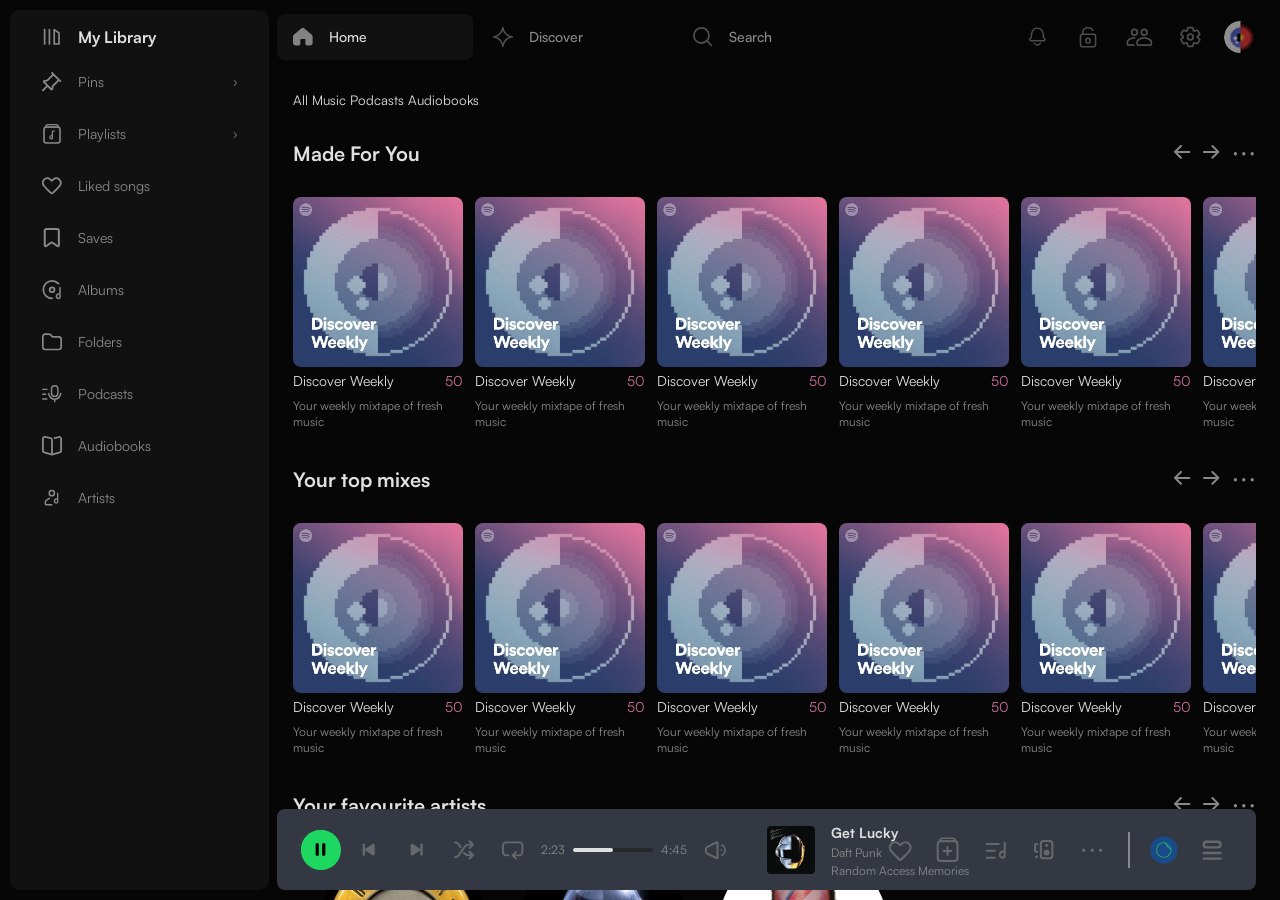
==== index.html @ 0f228e3d "Update index.html" ====
<!doctype html>
<html lang="en">
  <head>
    <meta charset="UTF-8" />
    <meta name="viewport" content="width=device-width, initial-scale=1.0" />
    <title>Spotify</title>
    <link rel="stylesheet" href="css/main.css" />
  </head>
  <body>
    <!-- App Wrapper -->
    <div class="app-wrapper">
      <!-- Sidebar -->
      <aside class="sidebar">
        <div class="sidebar-header">
          <a href="html/library.html" class="sidebar-header__left">
            <img
              src="assets/icons/mylibrary.svg"
              alt=""
              class="sidebar-header__icon"
            />
            <span class="sidebar-title">My Library</span>
          </a>
          <div class="sidebar-header__actions">
            <button class="sidebar-header__btn" aria-label="More">···</button>
            <button class="sidebar-header__btn" aria-label="Add">+</button>
          </div>
        </div>
        <nav class="sidebar-nav">
          <ul class="sidebar-list">
            <li class="sidebar-item">
              <a href="#" class="sidebar-link">
                <img
                  src="assets/icons/pins.svg"
                  alt=""
                  class="sidebar-link__icon"
                />
                <span class="sidebar-link__text">Pins</span>
                <span class="sidebar-link__arrow">›</span>
              </a>
            </li>
            <li class="sidebar-item">
              <details class="sidebar-dropdown">
                <summary class="sidebar-link">
                  <img
                    src="assets/icons/playlists.svg"
                    alt=""
                    class="sidebar-link__icon"
                  />
                  <span class="sidebar-link__text">Playlists</span>
                  <span class="sidebar-link__arrow">›</span>
                </summary>
                <ul class="sidebar-sublist">
                  <li class="sidebar-subitem">
                    <a href="#" class="sidebar-sublink">
                      <img
                        src="assets/icons/playlists.svg"
                        alt=""
                        class="sidebar-link__icon"
                      />
                      <span>Chill stuff</span>
                    </a>
                  </li>
                  <li class="sidebar-subitem">
                    <a href="#" class="sidebar-sublink">
                      <img
                        src="assets/icons/playlists.svg"
                        alt=""
                        class="sidebar-link__icon"
                      />
                      <span>Rock n Roll</span>
                    </a>
                  </li>
                  <li class="sidebar-subitem">
                    <a href="#" class="sidebar-sublink">
                      <img
                        src="assets/icons/playlists.svg"
                        alt=""
                        class="sidebar-link__icon"
                      />
                      <span>The Jux Box</span>
                    </a>
                  </li>
                  <li class="sidebar-subitem">
                    <a href="#" class="sidebar-sublink">
                      <img
                        src="assets/icons/playlists.svg"
                        alt=""
                        class="sidebar-link__icon"
                      />
                      <span>Selected Linkin Park</span>
                    </a>
                  </li>
                  <li class="sidebar-subitem">
                    <a href="#" class="sidebar-sublink">
                      <img
                        src="assets/icons/playlists.svg"
                        alt=""
                        class="sidebar-link__icon"
                      />
                      <span>Vibe</span>
                    </a>
                  </li>
                </ul>
              </details>
            </li>
            <li class="sidebar-item">
              <a href="html/liked.songs.html" class="sidebar-link">
                <img
                  src="assets/icons/likedsongs.svg"
                  alt=""
                  class="sidebar-link__icon"
                />
                <span class="sidebar-link__text">Liked songs</span>
              </a>
            </li>
            <li class="sidebar-item">
              <a href="#" class="sidebar-link">
                <img
                  src="assets/icons/saves.svg"
                  alt=""
                  class="sidebar-link__icon"
                />
                <span class="sidebar-link__text">Saves</span>
              </a>
            </li>
            <li class="sidebar-item">
              <a href="#" class="sidebar-link">
                <img
                  src="assets/icons/albums.svg"
                  alt=""
                  class="sidebar-link__icon"
                />
                <span class="sidebar-link__text">Albums</span>
              </a>
            </li>
            <li class="sidebar-item">
              <a href="#" class="sidebar-link">
                <img
                  src="assets/icons/folders.svg"
                  alt=""
                  class="sidebar-link__icon"
                />
                <span class="sidebar-link__text">Folders</span>
              </a>
            </li>
            <li class="sidebar-item">
              <a href="#" class="sidebar-link">
                <img
                  src="assets/icons/podcasts.svg"
                  alt=""
                  class="sidebar-link__icon"
                />
                <span class="sidebar-link__text">Podcasts</span>
              </a>
            </li>
            <li class="sidebar-item">
              <a href="#" class="sidebar-link">
                <img
                  src="assets/icons/audiobooks.svg"
                  alt=""
                  class="sidebar-link__icon"
                />
                <span class="sidebar-link__text">Audiobooks</span>
              </a>
            </li>
            <li class="sidebar-item">
              <a href="#" class="sidebar-link">
                <img
                  src="assets/icons/artists.svg"
                  alt=""
                  class="sidebar-link__icon"
                />
                <span class="sidebar-link__text">Artists</span>
              </a>
            </li>
          </ul>
        </nav>
      </aside>

      <!-- Main Area -->
      <div class="main-area">
        <!-- Top Header -->
        <header class="top-header">
          <nav class="header-nav">
            <a
              href="index.html"
              class="header-nav__link header-nav__link--active"
            >
              <img
                src="assets/icons/home-active.svg"
                alt=""
                class="header-nav__icon"
              />
              <span class="header-nav__text">Home</span>
            </a>
            <a href="discover.html" class="header-nav__link">
              <img
                src="assets/icons/discover.svg"
                alt=""
                class="header-nav__icon"
              />
              <span class="header-nav__text">Discover</span>
            </a>
            <a href="html/search.html" class="header-nav__link">
              <img
                src="assets/icons/search.svg"
                alt=""
                class="header-nav__icon"
              />
              <span class="header-nav__text">Search</span>
            </a>
          </nav>
          <div class="header-actions">
            <button class="header-actions__btn" aria-label="Notifications">
              <img src="assets/icons/notification.svg" alt="" />
            </button>
            <button
              class="header-actions__btn header-actions__btn--lock"
              aria-label="Lock"
            >
              <img src="assets/icons/lock.svg" alt="" />
            </button>
            <button class="header-actions__btn" aria-label="Friends">
              <img src="assets/icons/friends.svg" alt="" />
            </button>
            <button class="header-actions__btn" aria-label="Settings">
              <img src="assets/icons/settings.svg" alt="" />
            </button>
            <button
              class="header-actions__btn header-actions__btn--avatar"
              aria-label="Profile"
            >
              <img
                src="assets/icons/avatar.png"
                alt="Profile"
                class="header-avatar"
              />
            </button>
          </div>
        </header>

        <!-- Main Content -->
        <main class="main-content">
          <!-- Filter Chips -->
          <div class="filters">
            <button class="filter-chip filter-chip--active">All</button>
            <button class="filter-chip">Music</button>
            <button class="filter-chip">Podcasts</button>
            <button class="filter-chip">Audiobooks</button>
          </div>

          <!-- // Made For You Section -->
          <section class="section-wrapper">
            <div class="section_header">
              <h3 class="section_title">Made For You</h3>
              <div class="section_controls">
                <button
                  class="arrow"
                  onclick="
                    document
                      .getElementById('made-for-you')
                      .scrollBy({ left: -600, behavior: 'smooth' })
                  "
                >
                  <svg
                    class="arrow"
                    width="17"
                    height="14"
                    viewBox="0 0 17 14"
                    fill="none"
                    xmlns="http://www.w3.org/2000/svg"
                  >
                    <path
                      d="M15.3224 6.90363L1.01029 6.90363M1.01029 6.90363L6.90353 12.7969M1.01029 6.90363L6.90353 1.01039"
                      stroke="currentColor"
                      stroke-width="2.02054"
                      stroke-linecap="round"
                      stroke-linejoin="round"
                    />
                  </svg>
                </button>
                <button
                  class="arrow"
                  onclick="
                    document
                      .getElementById('made-for-you')
                      .scrollBy({ left: 600, behavior: 'smooth' })
                  "
                >
                  <svg
                    class="arrow"
                    width="17"
                    height="14"
                    viewBox="0 0 17 14"
                    fill="none"
                    xmlns="http://www.w3.org/2000/svg"
                  >
                    <path
                      d="M1.01025 6.90301H15.3224M15.3224 6.90301L9.42917 1.00977M15.3224 6.90301L9.42917 12.7963"
                      stroke="currentColor"
                      stroke-width="2.02054"
                      stroke-linecap="round"
                      stroke-linejoin="round"
                    />
                  </svg>
                </button>
                <img src="assets/icons/threedot.svg" alt="" />
              </div>
            </div>
            <div class="cards-wrapper" id="made-for-you">
              <!-- CARD -->
              <div class="card_wrapper">
                <div class="second"></div>
                <div class="third"></div>
                <div class="card_banner">
                  <img src="assets/images/home/discover.svg" alt="" />
                </div>
                <div class="card_content">
                  <div class="content_header">
                    <h4 class="card_title">Discover Weekly</h4>
                    <h4 class="card_number" style="color: #ce6e9a">50</h4>
                  </div>
                  <p class="card_text">Your weekly mixtape of fresh music</p>
                </div>
              </div>
              <!--  -->
              <div class="card_wrapper">
                <div class="second"></div>
                <div class="third"></div>
                <div class="card_banner">
                  <img src="assets/images/home/discover.svg" alt="" />
                </div>
                <div class="card_content">
                  <div class="content_header">
                    <h4 class="card_title">Discover Weekly</h4>
                    <h4 class="card_number" style="color: #ce6e9a">50</h4>
                  </div>
                  <p class="card_text">Your weekly mixtape of fresh music</p>
                </div>
              </div>
              <!--  -->
              <div class="card_wrapper">
                <div class="second"></div>
                <div class="third"></div>
                <div class="card_banner">
                  <img src="assets/images/home/discover.svg" alt="" />
                </div>
                <div class="card_content">
                  <div class="content_header">
                    <h4 class="card_title">Discover Weekly</h4>
                    <h4 class="card_number" style="color: #ce6e9a">50</h4>
                  </div>
                  <p class="card_text">Your weekly mixtape of fresh music</p>
                </div>
              </div>
              <!--  -->
              <div class="card_wrapper">
                <div class="second"></div>
                <div class="third"></div>
                <div class="card_banner">
                  <img src="assets/images/home/discover.svg" alt="" />
                </div>
                <div class="card_content">
                  <div class="content_header">
                    <h4 class="card_title">Discover Weekly</h4>
                    <h4 class="card_number" style="color: #ce6e9a">50</h4>
                  </div>
                  <p class="card_text">Your weekly mixtape of fresh music</p>
                </div>
              </div>
              <!--  -->
              <div class="card_wrapper">
                <div class="second"></div>
                <div class="third"></div>
                <div class="card_banner">
                  <img src="assets/images/home/discover.svg" alt="" />
                </div>
                <div class="card_content">
                  <div class="content_header">
                    <h4 class="card_title">Discover Weekly</h4>
                    <h4 class="card_number" style="color: #ce6e9a">50</h4>
                  </div>
                  <p class="card_text">Your weekly mixtape of fresh music</p>
                </div>
              </div>
              <!--  -->
              <div class="card_wrapper">
                <div class="second"></div>
                <div class="third"></div>
                <div class="card_banner">
                  <img src="assets/images/home/discover.svg" alt="" />
                </div>
                <div class="card_content">
                  <div class="content_header">
                    <h4 class="card_title">Discover Weekly</h4>
                    <h4 class="card_number" style="color: #ce6e9a">50</h4>
                  </div>
                  <p class="card_text">Your weekly mixtape of fresh music</p>
                </div>
              </div>
              <!--  -->
              <div class="card_wrapper">
                <div class="second"></div>
                <div class="third"></div>
                <div class="card_banner">
                  <img src="assets/images/home/discover.svg" alt="" />
                </div>
                <div class="card_content">
                  <div class="content_header">
                    <h4 class="card_title">Discover Weekly</h4>
                    <h4 class="card_number" style="color: #ce6e9a">50</h4>
                  </div>
                  <p class="card_text">Your weekly mixtape of fresh music</p>
                </div>
              </div>
              <!--  -->
              <div class="card_wrapper">
                <div class="second"></div>
                <div class="third"></div>
                <div class="card_banner">
                  <img src="assets/images/home/discover.svg" alt="" />
                </div>
                <div class="card_content">
                  <div class="content_header">
                    <h4 class="card_title">Discover Weekly</h4>
                    <h4 class="card_number" style="color: #ce6e9a">50</h4>
                  </div>
                  <p class="card_text">Your weekly mixtape of fresh music</p>
                </div>
              </div>
              <!--  -->
              <div class="card_wrapper">
                <div class="second"></div>
                <div class="third"></div>
                <div class="card_banner">
                  <img src="assets/images/home/discover.svg" alt="" />
                </div>
                <div class="card_content">
                  <div class="content_header">
                    <h4 class="card_title">Discover Weekly</h4>
                    <h4 class="card_number" style="color: #ce6e9a">50</h4>
                  </div>
                  <p class="card_text">Your weekly mixtape of fresh music</p>
                </div>
              </div>
              <!--  -->
              <div class="card_wrapper">
                <div class="second"></div>
                <div class="third"></div>
                <div class="card_banner">
                  <img src="assets/images/home/discover.svg" alt="" />
                </div>
                <div class="card_content">
                  <div class="content_header">
                    <h4 class="card_title">Discover Weekly</h4>
                    <h4 class="card_number" style="color: #ce6e9a">50</h4>
                  </div>
                  <p class="card_text">Your weekly mixtape of fresh music</p>
                </div>
              </div>
              <!--  -->
              <div class="card_wrapper">
                <div class="second"></div>
                <div class="third"></div>
                <div class="card_banner">
                  <img src="assets/images/home/discover.svg" alt="" />
                </div>
                <div class="card_content">
                  <div class="content_header">
                    <h4 class="card_title">Discover Weekly</h4>
                    <h4 class="card_number" style="color: #ce6e9a">50</h4>
                  </div>
                  <p class="card_text">Your weekly mixtape of fresh music</p>
                </div>
              </div>
              <!--  -->
              <div class="card_wrapper">
                <div class="second"></div>
                <div class="third"></div>
                <div class="card_banner">
                  <img src="assets/images/home/discover.svg" alt="" />
                </div>
                <div class="card_content">
                  <div class="content_header">
                    <h4 class="card_title">Discover Weekly</h4>
                    <h4 class="card_number" style="color: #ce6e9a">50</h4>
                  </div>
                  <p class="card_text">Your weekly mixtape of fresh music</p>
                </div>
              </div>
              <!--  -->
            </div>
          </section>
          <!-- MFY section end -->
          <!-- // Your top mixes section -->
          <section class="section-wrapper">
            <div class="section_header">
              <h3 class="section_title">Your top mixes</h3>
              <div class="section_controls">
                <button
                  class="arrow"
                  onclick="
                    document
                      .getElementById('your-top-mixes')
                      .scrollBy({ left: -600, behavior: 'smooth' })
                  "
                >
                  <svg
                    class="arrow"
                    width="17"
                    height="14"
                    viewBox="0 0 17 14"
                    fill="none"
                    xmlns="http://www.w3.org/2000/svg"
                  >
                    <path
                      d="M15.3224 6.90363L1.01029 6.90363M1.01029 6.90363L6.90353 12.7969M1.01029 6.90363L6.90353 1.01039"
                      stroke="currentColor"
                      stroke-width="2.02054"
                      stroke-linecap="round"
                      stroke-linejoin="round"
                    />
                  </svg>
                </button>
                <button
                  class="arrow"
                  onclick="
                    document
                      .getElementById('your-top-mixes')
                      .scrollBy({ left: 600, behavior: 'smooth' })
                  "
                >
                  <svg
                    class="arrow"
                    width="17"
                    height="14"
                    viewBox="0 0 17 14"
                    fill="none"
                    xmlns="http://www.w3.org/2000/svg"
                  >
                    <path
                      d="M1.01025 6.90301H15.3224M15.3224 6.90301L9.42917 1.00977M15.3224 6.90301L9.42917 12.7963"
                      stroke="currentColor"
                      stroke-width="2.02054"
                      stroke-linecap="round"
                      stroke-linejoin="round"
                    />
                  </svg>
                </button>
                <img src="assets/icons/threedot.svg" alt="" />
              </div>
            </div>
            <div class="cards-wrapper" id="your-top-mixes">
              <!-- CARD -->
              <div class="card_wrapper">
                <div class="second"></div>
                <div class="third"></div>
                <div class="card_banner">
                  <img src="assets/images/home/discover.svg" alt="" />
                </div>
                <div class="card_content">
                  <div class="content_header">
                    <h4 class="card_title">Discover Weekly</h4>
                    <h4 class="card_number" style="color: #ce6e9a">50</h4>
                  </div>
                  <p class="card_text">Your weekly mixtape of fresh music</p>
                </div>
              </div>
              <!--  -->
              <div class="card_wrapper">
                <div class="second"></div>
                <div class="third"></div>
                <div class="card_banner">
                  <img src="assets/images/home/discover.svg" alt="" />
                </div>
                <div class="card_content">
                  <div class="content_header">
                    <h4 class="card_title">Discover Weekly</h4>
                    <h4 class="card_number" style="color: #ce6e9a">50</h4>
                  </div>
                  <p class="card_text">Your weekly mixtape of fresh music</p>
                </div>
              </div>
              <!--  -->
              <div class="card_wrapper">
                <div class="second"></div>
                <div class="third"></div>
                <div class="card_banner">
                  <img src="assets/images/home/discover.svg" alt="" />
                </div>
                <div class="card_content">
                  <div class="content_header">
                    <h4 class="card_title">Discover Weekly</h4>
                    <h4 class="card_number" style="color: #ce6e9a">50</h4>
                  </div>
                  <p class="card_text">Your weekly mixtape of fresh music</p>
                </div>
              </div>
              <!--  -->
              <div class="card_wrapper">
                <div class="second"></div>
                <div class="third"></div>
                <div class="card_banner">
                  <img src="assets/images/home/discover.svg" alt="" />
                </div>
                <div class="card_content">
                  <div class="content_header">
                    <h4 class="card_title">Discover Weekly</h4>
                    <h4 class="card_number" style="color: #ce6e9a">50</h4>
                  </div>
                  <p class="card_text">Your weekly mixtape of fresh music</p>
                </div>
              </div>
              <!--  -->
              <div class="card_wrapper">
                <div class="second"></div>
                <div class="third"></div>
                <div class="card_banner">
                  <img src="assets/images/home/discover.svg" alt="" />
                </div>
                <div class="card_content">
                  <div class="content_header">
                    <h4 class="card_title">Discover Weekly</h4>
                    <h4 class="card_number" style="color: #ce6e9a">50</h4>
                  </div>
                  <p class="card_text">Your weekly mixtape of fresh music</p>
                </div>
              </div>
              <!--  -->
              <div class="card_wrapper">
                <div class="second"></div>
                <div class="third"></div>
                <div class="card_banner">
                  <img src="assets/images/home/discover.svg" alt="" />
                </div>
                <div class="card_content">
                  <div class="content_header">
                    <h4 class="card_title">Discover Weekly</h4>
                    <h4 class="card_number" style="color: #ce6e9a">50</h4>
                  </div>
                  <p class="card_text">Your weekly mixtape of fresh music</p>
                </div>
              </div>
              <!--  -->
              <div class="card_wrapper">
                <div class="second"></div>
                <div class="third"></div>
                <div class="card_banner">
                  <img src="assets/images/home/discover.svg" alt="" />
                </div>
                <div class="card_content">
                  <div class="content_header">
                    <h4 class="card_title">Discover Weekly</h4>
                    <h4 class="card_number" style="color: #ce6e9a">50</h4>
                  </div>
                  <p class="card_text">Your weekly mixtape of fresh music</p>
                </div>
              </div>
              <!--  -->
              <div class="card_wrapper">
                <div class="second"></div>
                <div class="third"></div>
                <div class="card_banner">
                  <img src="assets/images/home/discover.svg" alt="" />
                </div>
                <div class="card_content">
                  <div class="content_header">
                    <h4 class="card_title">Discover Weekly</h4>
                    <h4 class="card_number" style="color: #ce6e9a">50</h4>
                  </div>
                  <p class="card_text">Your weekly mixtape of fresh music</p>
                </div>
              </div>
              <!--  -->
            </div>
          </section>
          <!-- YTM section end -->

          <!-- // your favorite artists section -->
          <section class="section-wrapper">
            <div class="section_header">
              <h3 class="section_title">Your favourite artists</h3>
              <div class="section_controls">
                <button
                  class="arrow"
                  onclick="
                    document
                      .getElementById('favourite-artists')
                      .scrollBy({ left: -600, behavior: 'smooth' })
                  "
                >
                  <svg
                    class="arrow"
                    width="17"
                    height="14"
                    viewBox="0 0 17 14"
                    fill="none"
                    xmlns="http://www.w3.org/2000/svg"
                  >
                    <path
                      d="M15.3224 6.90363L1.01029 6.90363M1.01029 6.90363L6.90353 12.7969M1.01029 6.90363L6.90353 1.01039"
                      stroke="currentColor"
                      stroke-width="2.02054"
                      stroke-linecap="round"
                      stroke-linejoin="round"
                    />
                  </svg>
                </button>
                <button
                  class="arrow"
                  onclick="
                    document
                      .getElementById('favourite-artists')
                      .scrollBy({ left: 600, behavior: 'smooth' })
                  "
                >
                  <svg
                    class="arrow"
                    width="17"
                    height="14"
                    viewBox="0 0 17 14"
                    fill="none"
                    xmlns="http://www.w3.org/2000/svg"
                  >
                    <path
                      d="M1.01025 6.90301H15.3224M15.3224 6.90301L9.42917 1.00977M15.3224 6.90301L9.42917 12.7963"
                      stroke="currentColor"
                      stroke-width="2.02054"
                      stroke-linecap="round"
                      stroke-linejoin="round"
                    />
                  </svg>
                </button>
                <img src="assets/icons/threedot.svg" alt="" />
              </div>
            </div>
            <div class="search_card-wrapper" id="favourite-artists">
              <!-- CARD TYPE ROUND -->
              <div class="search_card">
                <img
                  class="search_card-banner"
                  src="assets/images/gnr.svg"
                  alt=""
                />
                <div class="search_card-title">
                  <h3 class="artist">Guns N'Roses</h3>
                </div>
              </div>
              <div class="search_card">
                <img
                  class="search_card-banner"
                  src="../assets/images/daftpunk3.svg"
                  alt=""
                />
                <div class="search_card-title">
                  <h3 class="artist">Daft Punk</h3>
                </div>
              </div>

              <div class="search_card">
                <img
                  class="search_card-banner"
                  src="../assets/images/davidbowie.svg"
                  alt=""
                />
                <div class="search_card-title">
                  <h3 class="artist">Dawid Bowie</h3>
                </div>
              </div>
            </div>
          </section>
          <!-- SECTION END -->
          <!-- Albums for you section -->
          <section class="section-wrapper">
            <div class="section_header">
              <h3 class="section_title">Your favourite artists</h3>
              <div class="section_controls">
                <button
                  class="arrow"
                  onclick="
                    document
                      .getElementById('for-you')
                      .scrollBy({ left: -600, behavior: 'smooth' })
                  "
                >
                  <svg
                    class="arrow"
                    width="17"
                    height="14"
                    viewBox="0 0 17 14"
                    fill="none"
                    xmlns="http://www.w3.org/2000/svg"
                  >
                    <path
                      d="M15.3224 6.90363L1.01029 6.90363M1.01029 6.90363L6.90353 12.7969M1.01029 6.90363L6.90353 1.01039"
                      stroke="currentColor"
                      stroke-width="2.02054"
                      stroke-linecap="round"
                      stroke-linejoin="round"
                    />
                  </svg>
                </button>
                <button
                  class="arrow"
                  onclick="
                    document
                      .getElementById('for-you')
                      .scrollBy({ left: 600, behavior: 'smooth' })
                  "
                >
                  <svg
                    class="arrow"
                    width="17"
                    height="14"
                    viewBox="0 0 17 14"
                    fill="none"
                    xmlns="http://www.w3.org/2000/svg"
                  >
                    <path
                      d="M1.01025 6.90301H15.3224M15.3224 6.90301L9.42917 1.00977M15.3224 6.90301L9.42917 12.7963"
                      stroke="currentColor"
                      stroke-width="2.02054"
                      stroke-linecap="round"
                      stroke-linejoin="round"
                    />
                  </svg>
                </button>
                <img src="assets/icons/threedot.svg" alt="" />
              </div>
            </div>
            <div class="search_card-wrapper" id="for-you">
              <!-- CARD TYPE RECTANGLE-->
              <div class="search_card-square">
                <div class="hover-square"></div>
                <img
                  class="search_card-rectangle"
                  src="../assets/images/muse.svg"
                  alt=""
                />
                <div class="search_card-title-rec">
                  <h3 class="artist">Black Holes</h3>
                  <p>Muse</p>
                </div>
              </div>
              <!--  -->
              <div class="search_card-square">
                <div class="hover-square"></div>
                <img
                  class="search_card-rectangle"
                  src="../assets/images/muse.svg"
                  alt=""
                />
                <div class="search_card-title-rec">
                  <h3 class="artist">Black Holes</h3>
                  <p>Muse</p>
                </div>
              </div>
              <!--  -->
              <div class="search_card-square">
                <div class="hover-square"></div>
                <img
                  class="search_card-rectangle"
                  src="../assets/images/muse.svg"
                  alt=""
                />
                <div class="search_card-title-rec">
                  <h3 class="artist">Black Holes</h3>
                  <p>Muse</p>
                </div>
              </div>
              <!--  -->
              <div class="search_card-square">
                <div class="hover-square"></div>
                <img
                  class="search_card-rectangle"
                  src="../assets/images/muse.svg"
                  alt=""
                />
                <div class="search_card-title-rec">
                  <h3 class="artist">Black Holes</h3>
                  <p>Muse</p>
                </div>
              </div>
              <!--  -->
            </div>
          </section>
        </main>
      </div>
      <!-- /.main-area -->
    </div>
    <!-- /.app-wrapper -->

    <!-- DJ Panel Toggle (checkbox hack) -->
    <input type="checkbox" id="dj-toggle" class="dj-toggle__input" />

    <!-- Bottom Player -->
    <footer class="player">
      <!-- CENTER visually: Track Info -->
      <div class="player-left">
        <img
          src="assets/images/get-lucky.png"
          alt="Get Lucky"
          class="player-cover"
        />
        <div class="player-track">
          <!-- // შევცვალე ლინკი, რომელზე დაკლიკებითაც სიმღერის დეტალები იხსნება// -->
          <a href="./html/song.html"
            ><span class="player-track__title">Get Lucky</span></a
          >
          <span class="player-track__artist">Daft Punk</span>
          <span class="player-track__album">Random Access Memories</span>
        </div>
      </div>

      <!-- LEFT visually: Controls + Progress -->
      <div class="player-center">
        <div class="player-controls">
          <button class="player-btn player-btn--play" aria-label="Pause">
            <img src="assets/icons/pause.svg" alt="" />
          </button>
          <button class="player-btn" aria-label="Previous">
            <img src="assets/icons/previous-song.svg" alt="" />
          </button>
          <button class="player-btn" aria-label="Next">
            <img src="assets/icons/next-song.svg" alt="" />
          </button>
          <button class="player-btn" aria-label="Shuffle">
            <img src="assets/icons/shuffle.svg" alt="" />
          </button>
          <button class="player-btn" aria-label="Repeat">
            <img src="assets/icons/repeat.svg" alt="" />
          </button>
        </div>
        <div class="player-progress">
          <span class="player-progress__time">2:23</span>
          <div class="player-progress__bar">
            <div class="player-progress__fill"></div>
          </div>
          <span class="player-progress__time">4:45</span>
          <button class="player-btn" aria-label="Volume">
            <img src="assets/icons/sound.svg" alt="" />
          </button>
        </div>
      </div>

      <!-- RIGHT visually: Actions -->
      <div class="player-right">
        <button class="player-btn" aria-label="Like">
          <img src="assets/icons/pc-like.svg" alt="" />
        </button>
        <button class="player-btn" aria-label="Add">
          <img src="assets/icons/pc-playlist.svg" alt="" />
        </button>
        <button class="player-btn" aria-label="Lyrics">
          <img src="assets/icons/pc-lyrics.svg" alt="" />
        </button>
        <button class="player-btn" aria-label="Device">
          <img src="assets/icons/speaker.svg" alt="" />
        </button>
        <button class="player-btn" aria-label="More">
          <img src="assets/icons/pc-playing-more.svg" alt="" />
        </button>
        <div class="dj-section">
          <!-- Closed state: standalone DJ toggle -->
          <label
            for="dj-toggle"
            class="player-btn dj-toggle__btn"
            aria-label="DJ"
          >
            <img src="assets/icons/DJ.png" alt="" />
          </label>
          <!-- Open state: panel with controls + DJ icon inside -->
          <div class="dj-panel">
            <button class="player-btn" aria-label="Skip">
              <img src="assets/icons/dj-skip.svg" alt="" />
            </button>
            <button class="player-btn" aria-label="Like">
              <img src="assets/icons/like.svg" alt="" />
            </button>
            <button class="player-btn" aria-label="Dislike">
              <img src="assets/icons/dislike.svg" alt="" />
            </button>
            <label for="dj-toggle" class="player-btn" aria-label="Disconnect">
              <img src="assets/icons/turn-off.svg" alt="" />
            </label>
            <img src="assets/icons/DJ.png" alt="" class="dj-panel__dj-icon" />
          </div>
          <button class="player-btn" aria-label="Queue">
            <img src="assets/icons/pc-queue.svg" alt="" />
          </button>
        </div>
      </div>
    </footer>
  </body>
</html>
---- css/main.css ----
@charset "UTF-8";
@font-face {
  font-family: "Satoshi";
  src: url("../assets/fonts/Satoshi-Regular.woff2") format("woff2");
  font-weight: 400;
  font-style: normal;
}
@font-face {
  font-family: "Satoshi";
  src: url("../assets/fonts/Satoshi-Medium.woff2") format("woff2");
  font-weight: 500;
  font-style: normal;
}
@font-face {
  font-family: "Satoshi";
  src: url("../assets/fonts/Satoshi-Bold.woff2") format("woff2");
  font-weight: 700;
  font-style: normal;
}
@font-face {
  font-family: "Satoshi";
  src: url("../assets/fonts/Satoshi-Black.woff2") format("woff2");
  font-weight: 900;
  font-style: normal;
}
*,
*::before,
*::after {
  margin: 0;
  padding: 0;
  box-sizing: border-box;
}

html {
  font-size: 16px;
  scroll-behavior: smooth;
}

body {
  font-family: "Satoshi", "Helvetica Neue", Arial, sans-serif;
  background-color: #060606;
  color: #e0e0e0;
  min-height: 100vh;
  overflow-x: hidden;
}

a {
  text-decoration: none;
  color: inherit;
}

ul,
ol {
  list-style: none;
}

img {
  max-width: 100%;
  display: block;
}

button {
  border: none;
  background: none;
  cursor: pointer;
  font-family: "Satoshi", "Helvetica Neue", Arial, sans-serif;
  color: inherit;
}

input {
  border: none;
  outline: none;
  font-family: "Satoshi", "Helvetica Neue", Arial, sans-serif;
}

.app-wrapper {
  display: flex;
  height: 100vh;
  overflow: hidden;
  background-color: #060606;
}

.sidebar {
  width: 259px;
  height: 100%;
  flex-shrink: 0;
}

.main-area {
  display: flex;
  flex-direction: column;
  flex: 1;
  height: 100%;
  overflow: hidden;
  padding-top: 10px;
}

.main-content {
  flex: 1;
  overflow-y: auto;
  padding: 24px;
  padding-bottom: 81px;
}

.sidebar {
  width: 259px;
  height: calc(100vh - 20px);
  background-color: #111111;
  display: flex;
  flex-direction: column;
  flex-shrink: 0;
  padding: 0 16px 16px;
  border-radius: 10px;
  margin: 10px 0 10px 10px;
  overflow-y: auto;
}

.sidebar-header {
  display: flex;
  align-items: center;
  justify-content: space-between;
  height: 54px;
  padding: 0 16px;
}
.sidebar-header__left {
  display: flex;
  align-items: center;
  gap: 16px;
  color: #e0e0e0;
  font-weight: 700;
  font-size: 16px;
  cursor: pointer;
  text-decoration: none;
}
.sidebar-header__left:hover {
  color: #fff;
}
.sidebar-header__icon {
  width: 20px;
  height: 20px;
}
.sidebar-header__actions {
  display: flex;
  align-items: center;
  gap: 16px;
  opacity: 0;
  transition: opacity 0.2s ease;
}
.sidebar-header__btn {
  color: #898989;
  font-size: 16px;
  padding: 4px;
}
.sidebar-header__btn:hover {
  color: #e0e0e0;
}
.sidebar-header:hover .sidebar-header__actions {
  opacity: 1;
}

.sidebar-list {
  display: flex;
  flex-direction: column;
  gap: 16px;
}

.sidebar-link {
  display: flex;
  align-items: center;
  gap: 16px;
  padding: 8px 16px;
  border-radius: 8px;
  color: #898989;
  font-size: 14px;
  transition: all 0.2s ease;
}
.sidebar-link__icon {
  width: 20px;
  height: 20px;
  flex-shrink: 0;
}
.sidebar-link__text {
  flex: 1;
}
.sidebar-link__arrow {
  margin-left: auto;
  font-size: 12px;
}
.sidebar-link:hover {
  color: #e0e0e0;
  background-color: #282828;
}

.sidebar-item--active {
  color: #e0e0e0;
  background-color: #282828;
}

.sidebar-dropdown summary {
  list-style: none;
}
.sidebar-dropdown summary::-webkit-details-marker {
  display: none;
}
.sidebar-dropdown[open] .sidebar-link__arrow {
  transform: rotate(90deg);
  transition: transform 0.2s ease;
}
.sidebar-dropdown .sidebar-link__arrow {
  transition: transform 0.2s ease;
}

.sidebar-sublist {
  display: flex;
  flex-direction: column;
  gap: 4px;
  padding-left: 24px;
  margin-top: 4px;
}

.sidebar-sublink {
  display: flex;
  align-items: center;
  gap: 16px;
  padding: 4px 16px;
  border-radius: 8px;
  color: #898989;
  font-size: 14px;
  transition: all 0.2s ease;
}
.sidebar-sublink:hover {
  color: #e0e0e0;
  background-color: #282828;
}

.top-header {
  display: flex;
  align-items: center;
  justify-content: space-between;
  height: 54px;
  padding: 0 24px 0 8px;
  background-color: #060606;
  flex-shrink: 0;
  position: sticky;
  top: 0;
  z-index: 10;
}

.header-nav {
  display: flex;
  align-items: center;
  gap: 4px;
}
.header-nav__link {
  display: flex;
  align-items: center;
  gap: 16px;
  padding: 8px 16px;
  border-radius: 8px;
  color: #898989;
  font-size: 14px;
  font-weight: 500;
  transition: all 0.2s ease;
  width: 196px;
  height: 46px;
}
.header-nav__link:hover {
  color: #e0e0e0;
}
.header-nav__link:hover .header-nav__icon {
  opacity: 0.88;
}
.header-nav__link--active {
  color: #e0e0e0;
  background-color: #111111;
}
.header-nav__icon {
  width: 20px;
  height: 20px;
  opacity: 0.55;
  transition: opacity 0.2s ease;
}

.header-actions {
  display: flex;
  align-items: center;
  gap: 16px;
}
.header-actions__btn {
  display: flex;
  align-items: center;
  justify-content: center;
  width: 35px;
  height: 35px;
  border-radius: 50%;
  color: #898989;
  transition: all 0.2s ease;
}
.header-actions__btn img {
  width: 35px;
  height: 35px;
  opacity: 0.55;
  transition: opacity 0.2s ease;
}
.header-actions__btn:hover img {
  opacity: 0.88;
}
.header-actions__btn--avatar {
  width: 32px;
  height: 32px;
  padding: 0;
  overflow: hidden;
}
.header-actions__btn--lock:active img, .header-actions__btn--lock:focus img {
  filter: invert(68%) sepia(71%) saturate(529%) hue-rotate(96deg) brightness(96%) contrast(96%);
}

.header-avatar {
  width: 32px;
  height: 32px;
  border-radius: 50%;
  -o-object-fit: cover;
     object-fit: cover;
}

.player {
  position: fixed;
  bottom: 10px;
  left: calc(259px + 10px + 8px);
  right: 24px;
  height: 81px;
  background-color: #333842;
  border-radius: 8px;
  display: flex;
  align-items: center;
  padding: 0 24px;
  gap: 32px;
  z-index: 100;
}

.player-center {
  order: -1;
  display: flex;
  flex-direction: row;
  align-items: center;
  gap: 8px;
  flex: 2;
}

.player-left {
  display: flex;
  align-items: center;
  gap: 16px;
  flex: 1;
}

.player-right {
  display: flex;
  align-items: center;
  gap: 8px;
  flex: 1;
  min-width: 0;
  justify-content: flex-end;
  overflow: visible;
}

.player-controls {
  display: flex;
  align-items: center;
  gap: 8px;
  flex-shrink: 0;
}

.player-btn {
  display: flex;
  align-items: center;
  justify-content: center;
  color: #898989;
  transition: all 0.2s ease;
  width: 40px;
  height: 40px;
  flex-shrink: 0;
}
.player-btn img {
  width: 40px;
  height: 40px;
  opacity: 0.6;
  transition: opacity 0.2s ease;
}
.player-btn:hover img {
  opacity: 1;
}
.player-btn--play {
  width: 40px;
  height: 40px;
  border-radius: 50%;
  background-color: #1ed760;
  color: #000;
}
.player-btn--play img {
  opacity: 1;
}
.player-btn--play:hover {
  transform: scale(1.05);
  background-color: #1fdf64;
}
.player-btn--separator {
  margin-left: 8px;
  padding-left: 8px;
  border-left: 1px solid #202020;
  width: auto;
}

.player-cover {
  width: 48px;
  height: 48px;
  border-radius: 4px;
  -o-object-fit: cover;
     object-fit: cover;
  flex-shrink: 0;
}

.player-track {
  display: flex;
  flex-direction: column;
  gap: 2px;
  min-width: 0;
}
.player-track__title {
  font-size: 14px;
  font-weight: 600;
  color: #e0e0e0;
  overflow: hidden;
  white-space: nowrap;
  text-overflow: ellipsis;
}
.player-track__artist {
  font-size: 12px;
  color: #898989;
  overflow: hidden;
  white-space: nowrap;
  text-overflow: ellipsis;
}
.player-track__album {
  font-size: 12px;
  color: #898989;
  overflow: hidden;
  white-space: nowrap;
  text-overflow: ellipsis;
}

.player-progress {
  display: flex;
  align-items: center;
  gap: 8px;
  flex: 1;
}
.player-progress__bar {
  flex: 1;
  height: 4px;
  background-color: #282828;
  border-radius: 50px;
  cursor: pointer;
}
.player-progress__bar:hover .player-progress__fill {
  background-color: #1ed760;
}
.player-progress__fill {
  height: 100%;
  width: 50%;
  background-color: #e0e0e0;
  border-radius: 50px;
  transition: width 0.1s linear;
}
.player-progress__time {
  font-size: 12px;
  color: #898989;
  flex-shrink: 0;
}

.dj-toggle__input {
  display: none;
}

.dj-section {
  position: relative;
  display: flex;
  align-items: center;
  gap: 8px;
  flex-shrink: 0;
  padding-left: 16px;
  margin-left: 8px;
}
.dj-section::before {
  content: "";
  position: absolute;
  left: 0;
  top: 50%;
  transform: translateY(-50%);
  width: 2px;
  height: 36px;
  background-color: #898989;
}

.dj-toggle__btn {
  width: auto;
}

.dj-panel {
  display: none;
  align-items: center;
  gap: 8px;
  background-color: rgba(9, 89, 183, 0.2);
  border-radius: 50px;
  padding: 8px 16px;
}

.dj-panel__dj-icon {
  width: 40px;
  height: 40px;
  -o-object-fit: contain;
     object-fit: contain;
  flex-shrink: 0;
}

.dj-toggle__input:checked ~ .player .dj-panel {
  display: flex;
}

.dj-toggle__input:checked ~ .player .dj-toggle__btn {
  display: none;
}

.player-volume {
  width: 80px;
}
.player-volume__bar {
  height: 4px;
  background-color: #282828;
  border-radius: 50px;
  cursor: pointer;
}
.player-volume__fill {
  height: 100%;
  width: 70%;
  background-color: #e0e0e0;
  border-radius: 50px;
}

.cards-wrapper {
  display: flex;
  gap: 12px;
  overflow-x: auto;
  overflow-y: hidden;
  flex-shrink: 0;
  flex-grow: 0;
}

.card_wrapper {
  flex-shrink: 0;
  margin-top: 15px;
  width: 170px;
  height: 254px;
  overflow: hidden;
  position: relative;
  transition: transform 0.3s ease;
}
.card_wrapper:hover {
  transform: scale(1.05);
}
.card_wrapper:hover .second {
  opacity: 1;
}
.card_wrapper:hover .third {
  opacity: 1;
}

.card_banner {
  width: 170px;
  height: 170px;
  border-radius: 8px;
  overflow: hidden;
  margin-top: 15px;
  position: relative;
  z-index: 1;
}

.second {
  width: 154px;
  height: 170px;
  border-radius: 8px;
  background-color: rgba(206, 110, 154, 0.3);
  position: absolute;
  z-index: 0;
  top: 6px;
  left: 8px;
  opacity: 0;
  transition: opacity 0.3s ease, transform 0.3s ease;
}

.third {
  width: 133px;
  height: 170px;
  border-radius: 8px;
  background-color: rgba(206, 110, 154, 0.15);
  position: absolute;
  z-index: 0;
  top: 0px;
  left: 18.5px;
  opacity: 0;
  transition: opacity 0.3s ease, transform 0.3s ease;
}

.card_content {
  margin-top: 5px;
}

.content_header {
  display: flex;
  justify-content: space-between;
}

.card_title, .card_number {
  font-size: 14px;
  font-weight: 400;
  color: #E0E0E0;
}

.card_text {
  font-size: 12px;
  padding-top: 8px;
  font-weight: 400;
  color: #898989;
}

.section_header {
  display: flex;
  justify-content: space-between;
  align-items: center;
  margin-top: 30px;
}

.section_title {
  font-size: 20px;
  color: #E0E0E0;
}

.section_controls {
  display: flex;
  gap: 12px;
}

.arrow {
  color: #898989;
}
.arrow:hover {
  color: #E0E0E0;
}

.cards-wrapper::-webkit-scrollbar,
.search_card-wrapper::-webkit-scrollbar {
  display: none;
}

.cards-wrapper,
.search_card-wrapper {
  -ms-overflow-style: none;
  scrollbar-width: none;
}

@media (max-width: 768px) {
  .card_wrapper {
    width: 141px;
    height: 220px;
  }
  .card_banner {
    width: 141px;
    height: 141px;
    margin-top: 10px;
  }
  .second {
    width: 128px;
    height: 141px;
    top: 5px;
    left: 6.5px;
    opacity: 1;
  }
  .third {
    display: none;
  }
  button.arrow {
    display: none !important;
  }
}
.search_card-wrapper {
  display: flex;
  margin: 25px;
  gap: 30px;
  overflow-x: auto;
  overflow-y: hidden;
}
.search_card-wrapper::-webkit-scrollbar {
  display: none;
}

.search_card {
  flex-shrink: 0;
  position: relative;
  background-color: transparent;
  width: 170px;
  height: 205px;
  text-align: center;
  -o-object-fit: cover;
     object-fit: cover;
  transition: transform 0.3s ease;
}
.search_card:hover {
  transform: scale(1.05);
}
.search_card:hover .search_card-banner {
  box-shadow: 0 8px 24px rgba(0, 0, 0, 0.6);
}

.search_card-square {
  flex-shrink: 0;
  position: relative;
  width: 170px;
  height: 230px;
  background-color: transparent;
  transition: transform 0.3s ease;
}
.search_card-square:hover {
  transform: scale(1.03);
}
.search_card-square:hover .search_card-rectangle {
  box-shadow: 0 8px 24px rgba(0, 0, 0, 0.6);
}
.search_card-square:hover .hover-square {
  opacity: 1;
}

.search_card-banner {
  border-radius: 50%;
  transition: box-shadow 0.3s ease;
}

.search_card-rectangle {
  position: absolute;
  top: 10px;
  width: 170px;
  height: 170px;
  border-radius: 8px;
  border: 1px solid black;
  transition: box-shadow 0.3s ease;
}

.x-mark {
  position: absolute;
  width: 40px;
  height: 40px;
  background-color: #111111;
  border-radius: 50%;
  display: flex;
  align-items: center;
  justify-content: center;
  z-index: 2;
  right: 0;
}

.hover-square {
  height: 170px;
  width: 145px;
  position: absolute;
  z-index: -1;
  margin-bottom: 6px;
  border-radius: 8px;
  left: 10px;
  background-color: rgba(98, 120, 177, 0.3);
  opacity: 0;
  transition: opacity 0.3s ease;
}

.search_card-title-rec {
  position: absolute;
  bottom: 0;
  z-index: 1;
  margin-top: 13px;
}

.search_card-title {
  margin-top: 13px;
  text-align: center;
}

.artist {
  color: #fff;
  font-weight: 400;
}

.section-cards {
  display: flex;
  overflow-x: auto;
  gap: 12px;
  padding: 10px;
}
.section-cards::-webkit-scrollbar {
  display: none;
}

.card_2-wrapper {
  flex-shrink: 0;
  flex-grow: 0;
  width: 170px;
  height: 170px;
}

.section-title {
  margin: 25px;
  color: #fff;
  font-weight: 600;
}

.section-cards {
  margin: 15px;
}

.section-header {
  display: flex;
  justify-content: space-between;
}

.card_2-wrapper {
  height: 170px;
  width: 170px;
  border-radius: 8px;
  position: relative;
  overflow: hidden;
  transition: transform 0.3s ease, background-color 0.3s ease;
  z-index: 1;
}
.card_2-wrapper:hover {
  transform: scale(1.03);
  background-color: #243d8a;
}
.card_2-wrapper:hover .card_2-banner {
  transform: rotate(20deg) scale(1.08);
}

.card_2-header {
  padding: 10px;
  font-size: 20px;
  color: #fff;
  position: relative;
  z-index: 2;
}

.card_2-banner {
  width: 104.27px;
  height: 104.27px;
  border-radius: 5px;
  -o-object-fit: cover;
     object-fit: cover;
  overflow: hidden;
  position: absolute;
  bottom: -10px;
  right: -10px;
  transform: rotate(30deg);
  box-shadow: -4px 4px 12px rgba(0, 0, 0, 0.5);
  transition: transform 0.4s ease;
  z-index: 1;
}

@media (max-width: 768px) {
  .section-cards {
    display: grid;
    grid-template-columns: repeat(2, 1fr);
    gap: 16px;
    padding: 0 16px;
    overflow-x: hidden;
  }
  .section__controls {
    display: none;
  }
  .card_2-wrapper {
    width: 100%;
    height: 100px;
  }
  .card_2-header {
    font-size: 16px;
  }
  .card_2-banner {
    width: 75px;
    height: 75px;
    bottom: -10px;
    right: -10px;
  }
  .recent_search-wrapper {
    display: none;
  }
}
/* ვაგვარებთ ერთმანეთში ჩასმული ქარდების ორმაგ ზრდას */
.search_card-square .card_wrapper:hover {
  transform: none !important;
}
.search_card-square:hover .second, .search_card-square:hover .third {
  opacity: 1;
}

.song-table {
  width: 100%;
  border-collapse: collapse;
  text-align: left;
  color: #898989;
}
.song-table .spacer-row {
  height: 16px;
  pointer-events: none;
}
.song-table th {
  padding: 8px 16px;
  font-weight: normal;
  font-size: 14px;
  border-bottom: 1px solid rgba(255, 255, 255, 0.1);
}
.song-table td {
  padding: 8px 16px;
  vertical-align: middle;
}
.song-table .col-index {
  width: 1%;
  text-align: center;
}
.song-table .col-title {
  width: 20%;
}
.song-table .col-album {
  width: 30%;
  font-size: 14px;
}
.song-table .col-duration {
  width: 20%;
}
.song-table .col-check {
  width: 60px;
  text-align: right;
}
.song-table .song_index {
  position: relative;
  width: 16px;
  height: 16px;
  margin: 0 auto;
  display: flex;
  align-items: center;
  justify-content: center;
}
.song-table .song_index .number {
  position: absolute;
  font-size: 16px;
  transition: opacity 0.2s ease;
}
.song-table .song_index .play-icon {
  position: absolute;
  opacity: 0;
  transition: opacity 0.2s ease;
}
.song-table .song_banner {
  display: flex;
  align-items: center;
  gap: 12px;
}
.song-table .song_banner .song_img {
  width: 40px;
  height: 40px;
  border-radius: 4px;
  -o-object-fit: cover;
     object-fit: cover;
}
.song-table .song_banner .song_title h3 {
  color: #fff;
  margin: 0;
  font-size: 16px;
  font-weight: 500;
}
.song-table .song_banner .song_title p {
  margin: 4px 0 0 0;
  font-size: 13px;
  color: #898989;
}
.song-table .duration-content {
  display: flex;
  align-items: center;
  justify-content: flex-start;
  gap: 16px;
}
.song-table .duration-content p {
  margin: 0;
  font-size: 14px;
}
.song-table .duration-content .green_check {
  color: #1ED760;
  fill: #1ED760;
  cursor: pointer;
  transition: all 0.2s ease;
  display: block;
}
.song-table .duration-content .green_check:hover {
  color: #1ED760;
  fill: #1ED760;
  transform: scale(1.05);
}
.song-table .duration-content .green_check.active {
  color: #898989;
  fill: transparent;
}
.song-table .duration-content .green_check.active:hover {
  color: #fff;
  fill: transparent;
}
.song-table .duration-content .green_check:active {
  transform: scale(0.85);
}
.song-table .duration-content .add-icon {
  width: 20px;
  height: 22px;
  color: #898989;
  cursor: pointer;
  transition: color 0.2s ease;
}
.song-table .duration-content .add-icon:hover {
  color: #fff;
}
.song-table .duration-content .hover_show {
  opacity: 0;
  transition: opacity 0.2s ease;
}
.song-table .check-container {
  position: relative;
  width: 22px;
  height: 22px;
  cursor: pointer;
  display: inline-flex;
  align-items: center;
  justify-content: center;
  margin-left: auto;
  opacity: 0;
  transition: opacity 0.2s ease, transform 0.1s ease;
}
.song-table .check-container .checked-circle {
  color: #898989;
  transition: all 0.2s ease;
}
.song-table .check-container .check-icon {
  position: absolute;
  opacity: 0;
  transition: opacity 0.2s ease;
}
.song-table .check-container:hover .checked-circle {
  color: #fff;
}
.song-table .check-container.active {
  opacity: 1 !important;
}
.song-table .check-container.active .checked-circle {
  color: #1ED760;
  fill: #1ED760;
}
.song-table .check-container.active .check-icon {
  opacity: 1;
}
.song-table .check-container.active:hover {
  transform: scale(1.1);
}
.song-table .check-container:active {
  transform: scale(0.85);
}
.song-table .liked_song-row {
  transition: background-color 0.3s ease;
  cursor: pointer;
}
.song-table .liked_song-row:hover {
  background-color: #2a2a2a;
}
.song-table .liked_song-row:hover td:first-child {
  border-top-left-radius: 8px;
  border-bottom-left-radius: 8px;
}
.song-table .liked_song-row:hover td:last-child {
  border-top-right-radius: 8px;
  border-bottom-right-radius: 8px;
}
.song-table .liked_song-row:hover .song_index .number {
  opacity: 0;
}
.song-table .liked_song-row:hover .song_index .play-icon {
  opacity: 1;
}
.song-table .liked_song-row:hover .duration-content .hover_show {
  opacity: 1 !important;
}
.song-table .liked_song-row:hover .check-container {
  opacity: 1 !important;
}

.song_index {
  position: relative;
  width: 16px;
  height: 16px;
  margin: 0 auto;
  display: flex;
  align-items: center;
  justify-content: center;
}
.song_index .number {
  position: absolute;
  font-size: 16px;
  transition: opacity 0.2s ease;
}
.song_index .play-icon {
  position: absolute;
  opacity: 0;
  transition: opacity 0.2s ease;
}

.song_banner {
  display: flex;
  align-items: center;
  gap: 12px;
}
.song_banner .song_img {
  width: 40px;
  height: 40px;
  border-radius: 4px;
  -o-object-fit: cover;
     object-fit: cover;
}
.song_banner .song_title h3 {
  color: #fff;
  margin: 0;
  font-size: 16px;
  font-weight: 500;
}
.song_banner .song_title p {
  margin: 4px 0 0 0;
  font-size: 13px;
  color: #898989;
}

.duration-content {
  display: flex;
  align-items: center;
  justify-content: flex-start;
  gap: 16px;
}
.duration-content p {
  margin: 0;
  font-size: 14px;
}
.duration-content .green_check {
  color: #898989;
  cursor: pointer;
  transition: color 0.2s ease, fill 0.2s ease, transform 0.1s ease;
}
.duration-content .green_check:hover {
  color: #fff;
}
.duration-content .green_check.active {
  color: #1ED760;
  fill: #1ED760;
}
.duration-content .green_check.active:hover {
  color: #33ff77;
  fill: #33ff77;
  transform: scale(1.1);
}
.duration-content .green_check:active {
  transform: scale(0.85);
}
.duration-content .add-icon {
  width: 20px;
  height: 22px;
  color: #898989;
  cursor: pointer;
  transition: color 0.2s ease;
}
.duration-content .add-icon:hover {
  color: #fff;
}
.duration-content .hover_show {
  opacity: 0;
  transition: opacity 0.2s ease;
}

.check-container {
  position: relative;
  width: 22px;
  height: 22px;
  cursor: pointer;
  display: flex;
  align-items: center;
  justify-content: center;
  margin: 0 auto;
  opacity: 0;
  transition: opacity 0.2s ease, transform 0.1s ease;
}
.check-container .checked-circle {
  color: #898989;
  transition: color 0.2s ease, fill 0.2s ease;
}
.check-container .check-icon {
  position: absolute;
  opacity: 0;
  transition: opacity 0.2s ease;
}
.check-container:hover .checked-circle {
  color: #fff;
}
.check-container.active {
  opacity: 1 !important;
}
.check-container.active .checked-circle {
  color: #1ED760;
  fill: #1ED760;
}
.check-container.active .check-icon {
  opacity: 1;
}
.check-container.active:hover {
  transform: scale(1.1);
}
.check-container:active {
  transform: scale(0.85);
}

.playlist-action-bar {
  display: flex;
  justify-content: space-between;
  align-items: center;
  padding: 16px 0;
  margin-bottom: 24px;
  color: #898989;
}
.playlist-action-bar button {
  background: none;
  border: none;
  color: inherit;
  cursor: pointer;
  padding: 0;
  display: flex;
  align-items: center;
  justify-content: center;
  transition: color 0.2s ease, transform 0.1s ease;
}
.playlist-action-bar button:hover {
  color: #fff;
}
.playlist-action-bar button:active {
  transform: scale(0.95);
}
.playlist-action-bar .icon-btn {
  padding: 8px;
}
.playlist-action-bar .action-right {
  display: flex;
  align-items: center;
  gap: 24px;
}
.playlist-action-bar .view-toggle {
  display: flex;
  align-items: center;
  background-color: rgba(255, 255, 255, 0.05);
  border-radius: 6px;
  padding: 4px;
  gap: 4px;
}
.playlist-action-bar .view-toggle .icon-btn {
  padding: 6px 10px;
  border-radius: 4px;
}
.playlist-action-bar .view-toggle .icon-btn.active {
  background-color: rgba(255, 255, 255, 0.1);
  color: #fff;
}
.playlist-action-bar .text-icon-btn {
  gap: 8px;
  font-size: 14px;
  font-weight: 400;
}

.filter-dropdown-container {
  position: relative;
}
.filter-dropdown-container .filter-dropdown-menu {
  position: absolute;
  top: 100%;
  right: 0;
  margin-top: 12px;
  width: 220px;
  background-color: #282828;
  border-radius: 8px;
  padding: 8px 0;
  box-shadow: 0 16px 24px rgba(0, 0, 0, 0.3), 0 6px 8px rgba(0, 0, 0, 0.2);
  z-index: 100;
  opacity: 0;
  visibility: hidden;
  transform: translateY(-10px);
  transition: all 0.2s ease;
}
.filter-dropdown-container .filter-dropdown-menu.show {
  opacity: 1;
  visibility: visible;
  transform: translateY(0);
}
.filter-dropdown-container .filter-dropdown-menu ul {
  list-style: none;
  padding: 0;
  margin: 0;
}
.filter-dropdown-container .filter-dropdown-menu ul li {
  padding: 12px 16px;
  color: #b3b3b3;
  font-size: 14px;
  font-weight: 500;
  cursor: pointer;
  transition: background-color 0.2s ease, color 0.2s ease;
}
.filter-dropdown-container .filter-dropdown-menu ul li:hover {
  background-color: rgba(255, 255, 255, 0.1);
  color: #fff;
}
.filter-dropdown-container .filter-dropdown-menu ul li.active {
  color: #fff;
}
.filter-dropdown-container .filter-dropdown-menu .dropdown-divider {
  height: 1px;
  background-color: rgba(255, 255, 255, 0.1);
  margin: 8px 16px;
}
.filter-dropdown-container .filter-dropdown-menu .group-toggle {
  display: flex;
  justify-content: space-between;
  align-items: center;
  padding: 12px 16px 8px 16px;
  color: #b3b3b3;
  font-size: 14px;
  font-weight: 500;
}
.filter-dropdown-container .filter-dropdown-menu .group-toggle .switch {
  position: relative;
  display: inline-block;
  width: 32px;
  height: 18px;
}
.filter-dropdown-container .filter-dropdown-menu .group-toggle .switch input {
  opacity: 0;
  width: 0;
  height: 0;
}
.filter-dropdown-container .filter-dropdown-menu .group-toggle .switch input:checked + .slider {
  background-color: #1ED760;
}
.filter-dropdown-container .filter-dropdown-menu .group-toggle .switch input:checked + .slider:before {
  transform: translateX(14px);
}
.filter-dropdown-container .filter-dropdown-menu .group-toggle .switch .slider {
  position: absolute;
  cursor: pointer;
  top: 0;
  left: 0;
  right: 0;
  bottom: 0;
  background-color: #555;
  transition: 0.4s;
  border-radius: 34px;
}
.filter-dropdown-container .filter-dropdown-menu .group-toggle .switch .slider:before {
  position: absolute;
  content: "";
  height: 14px;
  width: 14px;
  left: 2px;
  bottom: 2px;
  background-color: white;
  transition: 0.4s;
  border-radius: 50%;
}
.filter-dropdown-container:has(input[type=checkbox]:checked) ul li:not(:first-child) {
  color: #555;
  pointer-events: none;
}
.filter-dropdown-container:has(input[type=checkbox]:checked) ul li:not(:first-child):hover {
  background-color: transparent;
}

.playlist-nav-bar {
  display: flex;
  justify-content: space-between;
  align-items: center;
  padding: 12px 20px;
  background-color: transparent;
  color: #b3b3b3;
}
.playlist-nav-bar .nav-group-left {
  display: flex;
  align-items: center;
  gap: 16px;
}
.playlist-nav-bar .nav-btn, .playlist-nav-bar .nav-btn-text {
  background: none;
  border: none;
  color: inherit;
  cursor: pointer;
  display: flex;
  align-items: center;
  justify-content: center;
  padding: 8px;
  border-radius: 4px;
  transition: all 0.2s ease;
}
.playlist-nav-bar .nav-btn:hover, .playlist-nav-bar .nav-btn-text:hover {
  color: #fff;
}
.playlist-nav-bar .nav-btn.active, .playlist-nav-bar .active.nav-btn-text {
  background-color: #282828;
  color: #fff;
}
.playlist-nav-bar .nav-btn-text {
  gap: 8px;
  font-size: 14px;
  font-weight: 500;
  padding: 8px 4px;
}
.playlist-nav-bar .plus-btn:hover {
  transform: scale(1.05);
}

.filter-dropdown-menu {
  position: absolute;
  top: 100%;
  right: 0;
  width: 200px;
  background-color: #282828;
  border-radius: 8px;
  padding: 8px 0;
  margin-top: 10px;
  box-shadow: 0 10px 25px rgba(0, 0, 0, 0.5);
  display: none;
  z-index: 100;
}
.filter-dropdown-menu.show {
  display: block;
}
.filter-dropdown-menu {
  /* --- მთავარი ლოგიკა აქაა --- */
  /* თუ მენიუ შეიცავს მონიშნულ ჩექბოქსს */
}
.filter-dropdown-menu:has(#group-checkbox:checked) .filter-list .filter-item:not(:first-child) {
  color: rgba(255, 255, 255, 0.2);
  pointer-events: none;
  transition: color 0.3s ease;
}
.filter-dropdown-menu:has(#group-checkbox:checked) .filter-list .filter-item:first-child {
  color: #fff;
}
.filter-dropdown-menu .filter-list {
  list-style: none;
  padding: 0;
  margin: 0;
}
.filter-dropdown-menu .filter-list .filter-item {
  padding: 10px 16px;
  color: #b3b3b3;
  font-size: 14px;
  cursor: pointer;
}
.filter-dropdown-menu .filter-list .filter-item:hover {
  background-color: rgba(255, 255, 255, 0.1);
  color: #fff;
}
.filter-dropdown-menu .filter-list .filter-item.active {
  color: #fff;
}
.filter-dropdown-menu .dropdown-divider {
  height: 1px;
  background: rgba(255, 255, 255, 0.1);
  margin: 8px 16px;
}
.filter-dropdown-menu .group-section {
  display: flex;
  justify-content: space-between;
  align-items: center;
  padding: 8px 16px;
  color: #b3b3b3;
  font-size: 14px;
}
.filter-dropdown-menu .group-section .switch {
  position: relative;
  width: 32px;
  height: 18px;
}
.filter-dropdown-menu .group-section .switch input {
  opacity: 0;
  width: 0;
  height: 0;
}
.filter-dropdown-menu .group-section .switch .slider {
  position: absolute;
  cursor: pointer;
  top: 0;
  left: 0;
  right: 0;
  bottom: 0;
  background-color: #535353;
  transition: 0.4s;
  border-radius: 20px;
}
.filter-dropdown-menu .group-section .switch .slider:before {
  position: absolute;
  content: "";
  height: 14px;
  width: 14px;
  left: 2px;
  bottom: 2px;
  background-color: white;
  transition: 0.4s;
  border-radius: 50%;
}
.filter-dropdown-menu .group-section .switch input:checked + .slider {
  background-color: #1ed760;
}
.filter-dropdown-menu .group-section .switch input:checked + .slider:before {
  transform: translateX(14px);
}

.library_cards-wrapper {
  display: flex;
  flex-wrap: nowrap;
  overflow-x: auto;
  overflow-y: hidden;
  gap: 20px;
  width: 100%;
  padding: 20px;
  align-items: flex-start;
}
.library_cards-wrapper::-webkit-scrollbar {
  display: none;
}
.library_cards-wrapper {
  scrollbar-width: none;
  -ms-overflow-style: none;
  -webkit-overflow-scrolling: touch;
}
.library_cards-wrapper > div {
  flex-shrink: 0;
}

.home-card {
  margin-top: -5px;
}

.library-scroll {
  display: flex;
  justify-content: flex-end;
  padding: 0 20px;
}

/* =====================================================================
   საბაზისო სტილები (დესკტოპი - 768px-ზე ზემოთ)
   ===================================================================== */
.mobile-library {
  display: none;
}

.desktop-library {
  display: block;
}

/* =====================================================================
   მობილურის ვერსია (768px-დან ქვემოთ)
   ===================================================================== */
@media (max-width: 768px) {
  .pinned-card {
    margin-top: -10px;
    margin-right: -30px;
  }
  .pinned-card .x-mark {
    top: 20px;
    right: 25px;
  }
  .desktop-library {
    display: none !important;
  }
  .mobile-library {
    display: block;
  }
  .library_cards-wrapper {
    padding: 10px 16px 25px 16px;
    gap: 8px;
  }
  .search_card,
  .search_card-square,
  .card_wrapper.home-card {
    width: 600;
    height: 200;
  }
  .search_card:hover,
  .search_card-square:hover,
  .card_wrapper.home-card:hover {
    transform: none;
  }
  .search_card-banner {
    border-radius: 50%;
  }
  .search_card-title-rec,
  .card_content {
    margin-top: 8px;
    text-align: left;
  }
  .search_card-title-rec h3.artist, .search_card-title-rec .card_title,
  .card_content h3.artist,
  .card_content .card_title {
    font-size: 14px;
    margin-bottom: 4px;
    white-space: nowrap;
    overflow: hidden;
    text-overflow: ellipsis;
  }
  .search_card-title-rec p, .search_card-title-rec .card_text,
  .card_content p,
  .card_content .card_text {
    font-size: 12px;
    color: #b3b3b3;
    white-space: nowrap;
    overflow: hidden;
    text-overflow: ellipsis;
  }
  .x-mark {
    width: 28px;
    height: 28px;
    top: -8px;
    right: -8px;
  }
  .x-mark img {
    width: 14px;
  }
  .accordion-item {
    border-bottom: 1px solid rgba(255, 255, 255, 0.05);
  }
  .accordion-item .accordion-header {
    display: flex;
    justify-content: space-between;
    align-items: center;
    padding: 16px 20px;
    cursor: pointer;
    -webkit-tap-highlight-color: transparent;
  }
  .accordion-item .accordion-header .accordion-title {
    color: #fff;
    font-size: 16px;
    font-weight: 700;
    margin: 0;
  }
  .accordion-item .accordion-header .chevron-icon {
    color: #b3b3b3;
    transition: transform 0.3s ease;
  }
  .accordion-item .accordion-content {
    display: none !important;
    animation: slideDown 0.3s ease-out;
  }
  .accordion-item.active {
    border-bottom: none;
  }
  .accordion-item.active .accordion-header .chevron-icon {
    transform: rotate(90deg);
  }
  .accordion-item.active .accordion-content {
    display: block !important;
  }
  @keyframes slideDown {
    from {
      opacity: 0;
      transform: translateY(-10px);
    }
    to {
      opacity: 1;
      transform: translateY(0);
    }
  }
  .playlist-nav-bar {
    padding: 10px 16px;
  }
  .playlist-nav-bar .nav-group-right {
    display: none;
  }
  .playlist-nav-bar .nav-group-left {
    width: 100%;
    display: flex;
    align-items: center;
    gap: 20px;
  }
  .playlist-nav-bar .nav-group-left > .nav-btn:first-child, .playlist-nav-bar .nav-group-left > .nav-btn-text:first-child, .playlist-nav-bar .nav-group-left > .nav-btn:last-child, .playlist-nav-bar .nav-group-left > .nav-btn-text:last-child {
    display: none;
  }
  .playlist-nav-bar .nav-group-left .filter-dropdown-container {
    order: 1;
  }
  .playlist-nav-bar .nav-group-left .nav-btn-text {
    order: 2;
  }
  .playlist-nav-bar .nav-group-left .nav-btn.active, .playlist-nav-bar .nav-group-left .active.nav-btn-text {
    order: 3;
  }
  .playlist-nav-bar .filter-trigger {
    padding: 0;
    background: transparent;
    display: flex;
    align-items: center;
    gap: 8px;
  }
  .playlist-nav-bar .filter-trigger span {
    font-size: 15px;
    color: #b3b3b3;
    font-weight: 400;
  }
  .playlist-nav-bar .filter-trigger svg {
    display: block !important;
    width: 18px;
    height: auto;
  }
  .playlist-nav-bar .nav-btn-text {
    padding: 0;
    background: transparent;
  }
  .playlist-nav-bar .nav-btn-text span {
    font-size: 15px;
    color: #b3b3b3;
    font-weight: 400;
  }
  .playlist-nav-bar .nav-btn-text svg {
    display: none;
  }
  .filter-dropdown-menu {
    left: -35px;
    right: auto;
    width: 260px;
    margin-top: 15px;
    background-color: #282828;
    border-radius: 8px;
    box-shadow: 0 16px 32px rgba(0, 0, 0, 0.6);
  }
  .filter-dropdown-menu .filter-item {
    padding: 14px 20px;
    font-size: 15px;
    display: flex;
    justify-content: space-between;
    align-items: center;
  }
  .filter-dropdown-menu .filter-item:not(:first-child)::after {
    content: "›";
    font-size: 18px;
    color: #888;
  }
  .filter-dropdown-menu .dropdown-divider {
    margin: 8px 16px;
  }
  .filter-dropdown-menu .group-section {
    padding: 12px 20px 16px 20px;
  }
  .filter-dropdown-menu .group-section .group-label {
    font-size: 15px;
  }
  .sidebar {
    display: none;
  }
}
@keyframes slideDown {
  from {
    opacity: 0;
    transform: translateY(-10px);
  }
  to {
    opacity: 1;
    transform: translateY(0);
  }
}
.filters-sticky-header {
  position: sticky;
  top: -30px;
  z-index: 100;
  display: flex;
  justify-content: space-between;
  align-items: center;
  padding: 16px 24px;
  background-color: rgba(6, 6, 6, 0.6);
  backdrop-filter: blur(20px);
  -webkit-backdrop-filter: blur(20px);
  margin: 0 -24px 20px -24px;
}

.mobile-recent-grid {
  display: none;
}

.filter-chips {
  display: flex;
  gap: 8px;
}
.filter-chips .chip {
  background-color: rgba(32, 32, 32, 0.5);
  border: none;
  color: white;
  padding: 6px 15px;
  border-radius: 8px;
  font-size: 14px;
  font-weight: 500;
  cursor: pointer;
}
.filter-chips .chip:hover {
  background-color: #E0E0E0;
  color: #060606;
}

.customize-feed-menu {
  position: absolute;
  top: 60px;
  right: 20px;
  opacity: 0;
  visibility: hidden;
  transform: translateY(-10px);
  transition: all 0.3s ease;
}
.customize-feed-menu.active {
  opacity: 1;
  visibility: visible;
  transform: translateY(0);
  pointer-events: auto;
}

@media (max-width: 768px) {
  .mobile-recent-grid {
    display: grid;
    grid-template-columns: repeat(2, 1fr);
    gap: 8px;
    margin-bottom: 30px;
  }
  .mobile-recent-grid .recent-grid-item {
    background-color: #202020;
    border-radius: 10px;
    display: flex;
    align-items: center;
    gap: 8px;
    overflow: hidden;
    text-decoration: none;
    color: #E0E0E0;
    padding: 8px;
  }
  .mobile-recent-grid .recent-grid-item img {
    width: 43px;
    height: 43px;
    -o-object-fit: cover;
       object-fit: cover;
  }
  .mobile-recent-grid .recent-grid-item .recent-grid-text {
    font-size: 13px;
    font-weight: 200;
    line-height: 1.3;
    padding-right: 8px;
  }
  .mobile-recent-grid .recent-grid-item .recent-grid-text small {
    font-size: 11px;
    color: #898989;
    font-weight: 400;
  }
  .mobile-hide {
    display: none;
  }
}
.hidden-checkbox {
  display: none !important;
}

.feed-settings-wrapper {
  position: relative;
  display: inline-block;
}
.feed-settings-wrapper #feed-dropdown-toggle:checked ~ .feed-dropdown-menu {
  opacity: 1;
  visibility: visible;
  transform: translateY(0);
}
.feed-settings-wrapper #feed-dropdown-toggle:checked ~ .feed-settings-btn .trigger-icon {
  fill: #1ed760;
}

.feed-settings-btn {
  cursor: pointer;
  display: flex;
  align-items: center;
}
.feed-settings-btn .trigger-icon {
  width: 20px;
  height: 20px;
  fill: #b3b3b3;
  transition: fill 0.2s;
}
.feed-settings-btn:hover .trigger-icon {
  fill: #fff;
}

.feed-dropdown-menu {
  position: absolute;
  top: 40px;
  right: 0;
  width: 310px;
  background-color: rgba(30, 30, 30, 0.85);
  backdrop-filter: blur(25px);
  -webkit-backdrop-filter: blur(25px);
  border: 1px solid rgba(255, 255, 255, 0.1);
  border-radius: 8px;
  box-shadow: 0 10px 30px rgba(0, 0, 0, 0.5);
  color: #fff;
  z-index: 1000;
  opacity: 0;
  visibility: hidden;
  transform: translateY(-10px);
  transition: all 0.3s cubic-bezier(0.4, 0, 0.2, 1);
}
.feed-dropdown-menu .menu-header {
  padding: 16px;
  font-size: 14px;
  font-weight: 600;
  border-bottom: 1px solid rgba(255, 255, 255, 0.1);
}
.feed-dropdown-menu .menu-action {
  padding: 16px;
  font-size: 14px;
  color: #b3b3b3;
  cursor: pointer;
  display: flex;
  align-items: center;
  gap: 12px;
  transition: color 0.2s;
}
.feed-dropdown-menu .menu-action:hover {
  color: #fff;
}
.feed-dropdown-menu .menu-action .plus {
  font-size: 18px;
  font-weight: 300;
}
.feed-dropdown-menu .menu-list {
  list-style: none;
  padding: 0 8px;
  margin: 0;
}
.feed-dropdown-menu .menu-list .menu-item {
  display: flex;
  justify-content: space-between;
  align-items: center;
  padding: 10px 8px;
  border-radius: 4px;
}
.feed-dropdown-menu .menu-list .menu-item:hover {
  background: rgba(255, 255, 255, 0.05);
}
.feed-dropdown-menu .menu-list .menu-item .item-left, .feed-dropdown-menu .menu-list .menu-item .item-right {
  display: flex;
  align-items: center;
  gap: 12px;
}
.feed-dropdown-menu .menu-list .menu-item .item-name {
  font-size: 14px;
  color: #e0e0e0;
}
.feed-dropdown-menu .menu-list .menu-item .drag-dots {
  color: #535353;
  font-weight: bold;
  cursor: grab;
  letter-spacing: 1px;
}
.feed-dropdown-menu .icon-toggle {
  cursor: pointer;
  display: flex;
  align-items: center;
}
.feed-dropdown-menu .icon-toggle .inline-svg {
  width: 18px;
  height: 18px;
  transition: fill 0.2s, opacity 0.2s;
}
.feed-dropdown-menu .pin-toggle .pin-svg {
  color: #b3b3b3;
}
.feed-dropdown-menu .pin-toggle input:checked ~ .pin-svg {
  color: #1ed760;
}
.feed-dropdown-menu .eye-toggle .eye-open {
  fill: #b3b3b3;
  display: block;
}
.feed-dropdown-menu .eye-toggle .eye-closed {
  fill: #535353;
  display: none;
}
.feed-dropdown-menu .eye-toggle input:checked ~ .eye-open {
  display: none;
}
.feed-dropdown-menu .eye-toggle input:checked ~ .eye-closed {
  display: block;
}
.feed-dropdown-menu .menu-footer {
  padding: 16px;
  border-top: 1px solid rgba(255, 255, 255, 0.1);
  display: flex;
  justify-content: space-between;
  align-items: center;
  font-size: 13px;
  color: #b3b3b3;
}

.green-switch {
  position: relative;
  width: 32px;
  height: 18px;
}
.green-switch .slider {
  position: absolute;
  cursor: pointer;
  top: 0;
  left: 0;
  right: 0;
  bottom: 0;
  background-color: #535353;
  transition: 0.4s;
  border-radius: 20px;
}
.green-switch .slider:before {
  position: absolute;
  content: "";
  height: 14px;
  width: 14px;
  left: 2px;
  bottom: 2px;
  background-color: white;
  transition: 0.4s;
  border-radius: 50%;
}
.green-switch input:checked + .slider {
  background-color: #1ed760;
}
.green-switch input:checked + .slider:before {
  transform: translateX(14px);
}

#friends-toggle-input {
  display: none;
}
#friends-toggle-input:checked ~ .friends-sidebar {
  width: 280px;
  padding: 20px 16px;
  opacity: 1;
  visibility: visible;
}
#friends-toggle-input:checked ~ .main-area .header-actions__btn[for=friends-toggle-input] {
  color: #1ed760;
}

.friends-sidebar {
  width: 0;
  opacity: 0;
  visibility: hidden;
  background-color: #000000;
  height: calc(100vh - 90px);
  transition: all 0.3s ease;
  overflow-y: auto;
  flex-shrink: 0;
  border-left: 1px solid rgba(255, 255, 255, 0.05);
}
.friends-sidebar::-webkit-scrollbar {
  display: none;
}
.friends-sidebar__header {
  display: flex;
  justify-content: space-between;
  align-items: center;
  margin-bottom: 24px;
}
.friends-sidebar__header h4 {
  font-size: 16px;
  font-weight: 700;
  color: #fff;
}
.friends-sidebar__header .header-actions {
  display: flex;
  gap: 12px;
  color: #b3b3b3;
}
.friends-sidebar__header .header-actions button, .friends-sidebar__header .header-actions label {
  cursor: pointer;
  background: transparent;
  border: none;
  color: inherit;
  transition: color 0.2s;
  display: flex;
  align-items: center;
}
.friends-sidebar__header .header-actions button:hover, .friends-sidebar__header .header-actions label:hover {
  color: #fff;
}
.friends-sidebar .friends-list {
  display: flex;
  flex-direction: column;
  gap: 16px;
}
.friends-sidebar .friend-item {
  display: flex;
  align-items: center;
  gap: 12px;
  cursor: pointer;
  padding: 8px 0;
  transition: opacity 0.2s;
}
.friends-sidebar .friend-item:hover {
  opacity: 0.8;
}
.friends-sidebar .friend-item .friend-avatar {
  position: relative;
  width: 40px;
  height: 40px;
}
.friends-sidebar .friend-item .friend-avatar img {
  width: 100%;
  height: 100%;
  border-radius: 50%;
  -o-object-fit: cover;
     object-fit: cover;
}
.friends-sidebar .friend-item .friend-avatar .status-ring {
  position: absolute;
  top: -4px;
  left: -4px;
  right: -4px;
  bottom: -4px;
  border-radius: 50%;
  border: 2px solid transparent;
}
.friends-sidebar .friend-item .friend-avatar .status-ring.red {
  border-color: #e91e63;
}
.friends-sidebar .friend-item .friend-avatar .status-ring.blue {
  border-color: #2196f3;
}
.friends-sidebar .friend-item .friend-avatar .status-ring.green {
  border-color: #1ed760;
}
.friends-sidebar .friend-item .friend-avatar .status-ring.yellow {
  border-color: #ffc107;
}
.friends-sidebar .friend-item .friend-info {
  display: flex;
  flex-direction: column;
  gap: 4px;
  overflow: hidden;
}
.friends-sidebar .friend-item .friend-info .friend-name {
  font-size: 14px;
  font-weight: 600;
  color: #fff;
  white-space: nowrap;
  overflow: hidden;
  text-overflow: ellipsis;
}
.friends-sidebar .friend-item .friend-info .friend-song {
  font-size: 12px;
  color: #b3b3b3;
  white-space: nowrap;
  overflow: hidden;
  text-overflow: ellipsis;
  display: flex;
  align-items: center;
  gap: 6px;
}
.friends-sidebar .friend-item .friend-info .friend-song .playing-bars {
  color: #1ed760;
  font-weight: bold;
  font-size: 10px;
}/*# sourceMappingURL=main.css.map */
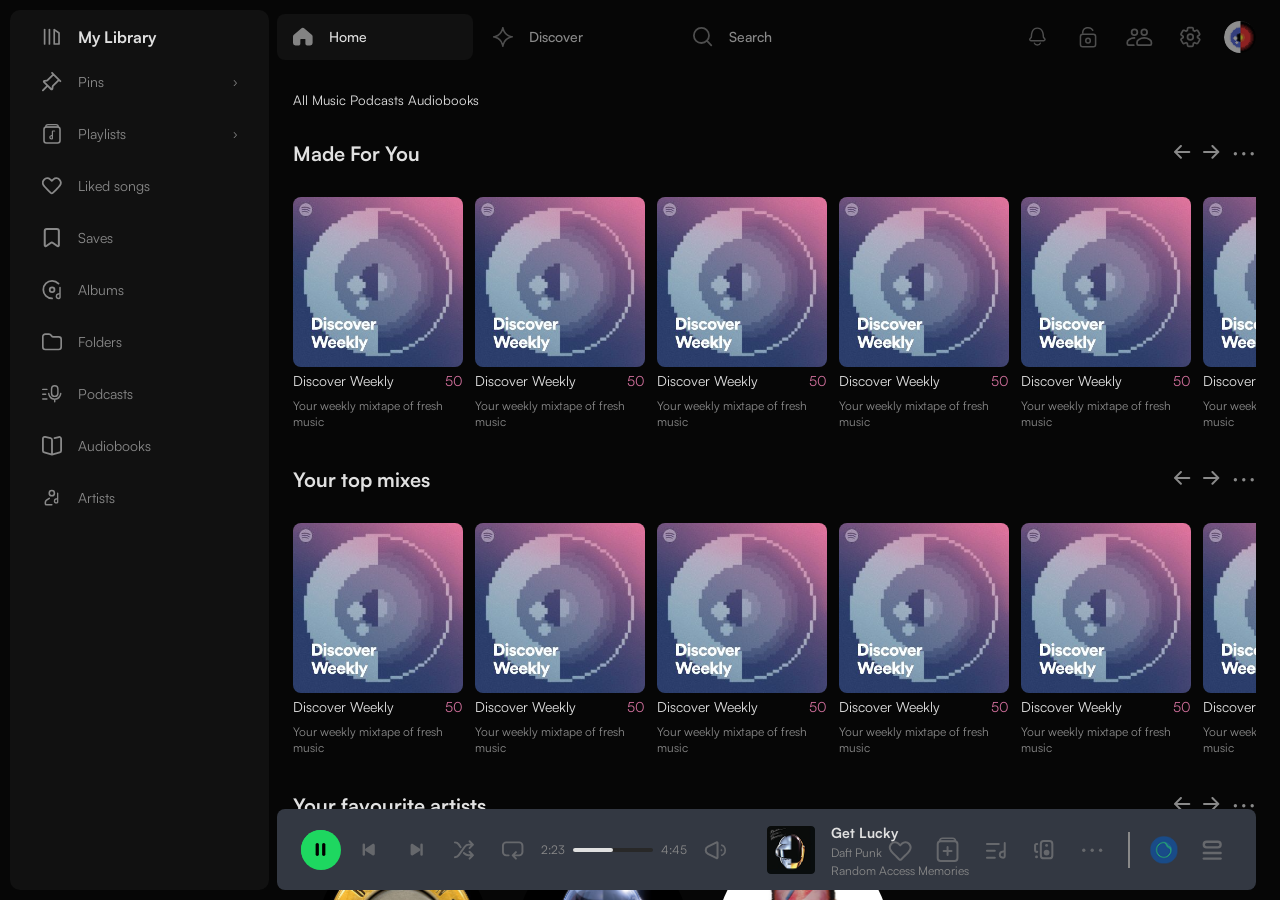
==== commit d1670d9f: "fix: correct broken asset and navigation paths - index.html: remove incorrect ../ prefix from assets" ====
--- a/index.html
+++ b/index.html
@@ -749,7 +749,7 @@
               <div class="search_card">
                 <img
                   class="search_card-banner"
-                  src="../assets/images/daftpunk3.svg"
+                  src="assets/images/daftpunk3.svg"
                   alt=""
                 />
                 <div class="search_card-title">
@@ -760,7 +760,7 @@
               <div class="search_card">
                 <img
                   class="search_card-banner"
-                  src="../assets/images/davidbowie.svg"
+                  src="assets/images/davidbowie.svg"
                   alt=""
                 />
                 <div class="search_card-title">
@@ -834,7 +834,7 @@
                 <div class="hover-square"></div>
                 <img
                   class="search_card-rectangle"
-                  src="../assets/images/muse.svg"
+                  src="assets/images/muse.svg"
                   alt=""
                 />
                 <div class="search_card-title-rec">
@@ -847,7 +847,7 @@
                 <div class="hover-square"></div>
                 <img
                   class="search_card-rectangle"
-                  src="../assets/images/muse.svg"
+                  src="assets/images/muse.svg"
                   alt=""
                 />
                 <div class="search_card-title-rec">
@@ -860,7 +860,7 @@
                 <div class="hover-square"></div>
                 <img
                   class="search_card-rectangle"
-                  src="../assets/images/muse.svg"
+                  src="assets/images/muse.svg"
                   alt=""
                 />
                 <div class="search_card-title-rec">
@@ -873,7 +873,7 @@
                 <div class="hover-square"></div>
                 <img
                   class="search_card-rectangle"
-                  src="../assets/images/muse.svg"
+                  src="assets/images/muse.svg"
                   alt=""
                 />
                 <div class="search_card-title-rec">
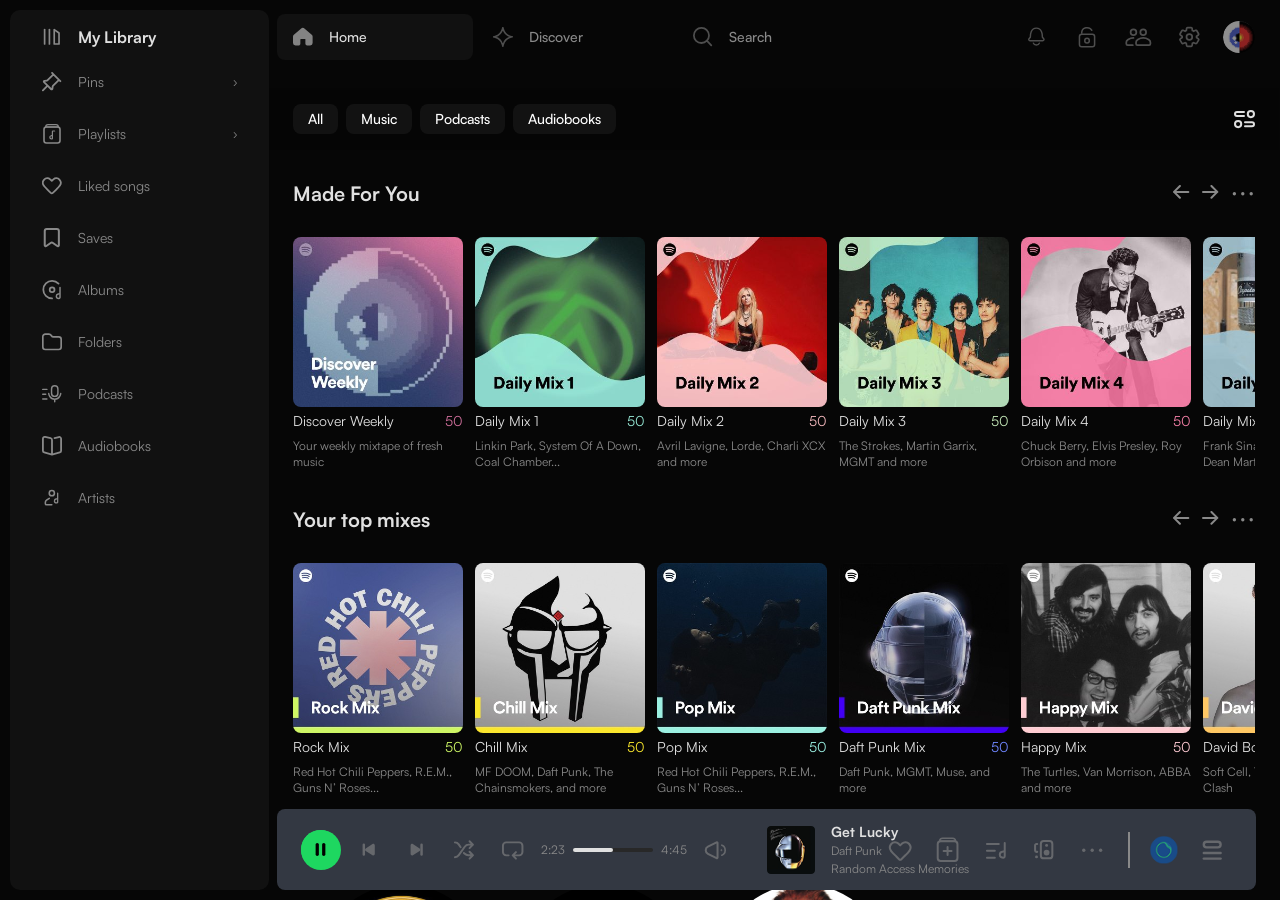
==== commit 4ae194e1: "add responsive designe and dropdown menu" ====
--- a/index.html
+++ b/index.html
@@ -1,995 +1,1149 @@
-<!doctype html>
+<!DOCTYPE html>
 <html lang="en">
-  <head>
-    <meta charset="UTF-8" />
-    <meta name="viewport" content="width=device-width, initial-scale=1.0" />
-    <title>Spotify</title>
-    <link rel="stylesheet" href="css/main.css" />
-  </head>
-  <body>
-    <!-- App Wrapper -->
-    <div class="app-wrapper">
-      <!-- Sidebar -->
-      <aside class="sidebar">
-        <div class="sidebar-header">
-          <a href="html/library.html" class="sidebar-header__left">
-            <img
-              src="assets/icons/mylibrary.svg"
-              alt=""
-              class="sidebar-header__icon"
-            />
-            <span class="sidebar-title">My Library</span>
+<head>
+  <meta charset="UTF-8">
+  <meta name="viewport" content="width=device-width, initial-scale=1.0">
+  <title>Spotify</title>
+  <link rel="stylesheet" href="css/main.css">
+</head>
+<body>
+
+  <input type="checkbox" id="player-popup" class="player-popup__input">
+
+  <!-- App Wrapper -->
+  <div class="app-wrapper">
+    <input type="checkbox" id="friends-toggle-input" class="hidden-checkbox">
+
+    <!-- Sidebar -->
+    <aside class="sidebar">
+      <div class="sidebar-header">
+        <a href="html/library.html" class="sidebar-header__left">
+          <img src="assets/icons/mylibrary.svg" alt="" class="sidebar-header__icon">
+          <span class="sidebar-title">My Library</span>
+        </a>
+        <div class="sidebar-header__actions">
+          <button class="sidebar-header__btn" aria-label="More">···</button>
+          <button class="sidebar-header__btn" aria-label="Add">+</button>
+        </div>
+      </div>
+      <nav class="sidebar-nav">
+        <ul class="sidebar-list">
+          <li class="sidebar-item">
+            <a href="#" class="sidebar-link">
+              <img src="assets/icons/pins.svg" alt="" class="sidebar-link__icon">
+              <span class="sidebar-link__text">Pins</span>
+              <span class="sidebar-link__arrow">›</span>
+            </a>
+          </li>
+          <li class="sidebar-item">
+            <details class="sidebar-dropdown">
+              <summary class="sidebar-link">
+                <img src="assets/icons/playlists.svg" alt="" class="sidebar-link__icon">
+                <span class="sidebar-link__text">Playlists</span>
+                <span class="sidebar-link__arrow">›</span>
+              </summary>
+              <ul class="sidebar-sublist">
+                <li class="sidebar-subitem">
+                  <a href="#" class="sidebar-sublink">
+                    <img src="assets/icons/playlists.svg" alt="" class="sidebar-link__icon">
+                    <span>Chill stuff</span>
+                  </a>
+                </li>
+                <li class="sidebar-subitem">
+                  <a href="#" class="sidebar-sublink">
+                    <img src="assets/icons/playlists.svg" alt="" class="sidebar-link__icon">
+                    <span>Rock n Roll</span>
+                  </a>
+                </li>
+                <li class="sidebar-subitem">
+                  <a href="#" class="sidebar-sublink">
+                    <img src="assets/icons/playlists.svg" alt="" class="sidebar-link__icon">
+                    <span>The Jux Box</span>
+                  </a>
+                </li>
+                <li class="sidebar-subitem">
+                  <a href="#" class="sidebar-sublink">
+                    <img src="assets/icons/playlists.svg" alt="" class="sidebar-link__icon">
+                    <span>Selected Linkin Park</span>
+                  </a>
+                </li>
+                <li class="sidebar-subitem">
+                  <a href="#" class="sidebar-sublink">
+                    <img src="assets/icons/playlists.svg" alt="" class="sidebar-link__icon">
+                    <span>Vibe</span>
+                  </a>
+                </li>
+              </ul>
+            </details>
+          </li>
+          <li class="sidebar-item">
+            <a href="html/liked.songs.html" class="sidebar-link">
+              <img src="assets/icons/likedsongs.svg" alt="" class="sidebar-link__icon">
+              <span class="sidebar-link__text">Liked songs</span>
+            </a>
+          </li>
+          <li class="sidebar-item">
+            <a href="#" class="sidebar-link">
+              <img src="assets/icons/saves.svg" alt="" class="sidebar-link__icon">
+              <span class="sidebar-link__text">Saves</span>
+            </a>
+          </li>
+          <li class="sidebar-item">
+            <a href="#" class="sidebar-link">
+              <img src="assets/icons/albums.svg" alt="" class="sidebar-link__icon">
+              <span class="sidebar-link__text">Albums</span>
+            </a>
+          </li>
+          <li class="sidebar-item">
+            <a href="#" class="sidebar-link">
+              <img src="assets/icons/folders.svg" alt="" class="sidebar-link__icon">
+              <span class="sidebar-link__text">Folders</span>
+            </a>
+          </li>
+          <li class="sidebar-item">
+            <a href="#" class="sidebar-link">
+              <img src="assets/icons/podcasts.svg" alt="" class="sidebar-link__icon">
+              <span class="sidebar-link__text">Podcasts</span>
+            </a>
+          </li>
+          <li class="sidebar-item">
+            <a href="#" class="sidebar-link">
+              <img src="assets/icons/audiobooks.svg" alt="" class="sidebar-link__icon">
+              <span class="sidebar-link__text">Audiobooks</span>
+            </a>
+          </li>
+          <li class="sidebar-item">
+            <a href="#" class="sidebar-link">
+              <img src="assets/icons/artists.svg" alt="" class="sidebar-link__icon">
+              <span class="sidebar-link__text">Artists</span>
+            </a>
+          </li>
+        </ul>
+      </nav>
+    </aside>
+
+    <!-- Main Area -->
+    <div class="main-area">
+
+      <!-- Top Header -->
+      <header class="top-header">
+        <nav class="header-nav">
+          <a href="index.html" class="header-nav__link header-nav__link--active">
+            <img src="assets/icons/home-active.svg" alt="" class="header-nav__icon">
+            <span class="header-nav__text">Home</span>
           </a>
-          <div class="sidebar-header__actions">
-            <button class="sidebar-header__btn" aria-label="More">···</button>
-            <button class="sidebar-header__btn" aria-label="Add">+</button>
-          </div>
+          <a href="discover.html" class="header-nav__link">
+            <img src="assets/icons/discover.svg" alt="" class="header-nav__icon">
+            <span class="header-nav__text">Discover</span>
+          </a>
+          <a href="html/search.html" class="header-nav__link">
+            <img src="assets/icons/search.svg" alt="" class="header-nav__icon">
+            <span class="header-nav__text">Search</span>
+          </a>
+        </nav>
+        <div class="header-actions">
+          <button class="header-actions__btn" aria-label="Notifications">
+            <img src="assets/icons/notification.svg" alt="">
+          </button>
+          <button class="header-actions__btn header-actions__btn--lock" aria-label="Lock">
+            <img src="assets/icons/lock.svg" alt="">
+          </button>
+          <label for="friends-toggle-input" class="header-actions__btn" aria-label="Friends">
+            <img src="assets/icons/friends.svg" alt="">
+          </label>
+          <button class="header-actions__btn" aria-label="Settings">
+            <img src="assets/icons/settings.svg" alt="">
+          </button>
+          <button class="header-actions__btn header-actions__btn--avatar" aria-label="Profile">
+            <img src="assets/icons/avatar.png" alt="Profile" class="header-avatar">
+          </button>
         </div>
-        <nav class="sidebar-nav">
-          <ul class="sidebar-list">
-            <li class="sidebar-item">
-              <a href="#" class="sidebar-link">
-                <img
-                  src="assets/icons/pins.svg"
-                  alt=""
-                  class="sidebar-link__icon"
-                />
-                <span class="sidebar-link__text">Pins</span>
-                <span class="sidebar-link__arrow">›</span>
-              </a>
-            </li>
-            <li class="sidebar-item">
-              <details class="sidebar-dropdown">
-                <summary class="sidebar-link">
-                  <img
-                    src="assets/icons/playlists.svg"
-                    alt=""
-                    class="sidebar-link__icon"
-                  />
-                  <span class="sidebar-link__text">Playlists</span>
-                  <span class="sidebar-link__arrow">›</span>
-                </summary>
-                <ul class="sidebar-sublist">
-                  <li class="sidebar-subitem">
-                    <a href="#" class="sidebar-sublink">
-                      <img
-                        src="assets/icons/playlists.svg"
-                        alt=""
-                        class="sidebar-link__icon"
-                      />
-                      <span>Chill stuff</span>
-                    </a>
-                  </li>
-                  <li class="sidebar-subitem">
-                    <a href="#" class="sidebar-sublink">
-                      <img
-                        src="assets/icons/playlists.svg"
-                        alt=""
-                        class="sidebar-link__icon"
-                      />
-                      <span>Rock n Roll</span>
-                    </a>
-                  </li>
-                  <li class="sidebar-subitem">
-                    <a href="#" class="sidebar-sublink">
-                      <img
-                        src="assets/icons/playlists.svg"
-                        alt=""
-                        class="sidebar-link__icon"
-                      />
-                      <span>The Jux Box</span>
-                    </a>
-                  </li>
-                  <li class="sidebar-subitem">
-                    <a href="#" class="sidebar-sublink">
-                      <img
-                        src="assets/icons/playlists.svg"
-                        alt=""
-                        class="sidebar-link__icon"
-                      />
-                      <span>Selected Linkin Park</span>
-                    </a>
-                  </li>
-                  <li class="sidebar-subitem">
-                    <a href="#" class="sidebar-sublink">
-                      <img
-                        src="assets/icons/playlists.svg"
-                        alt=""
-                        class="sidebar-link__icon"
-                      />
-                      <span>Vibe</span>
-                    </a>
-                  </li>
-                </ul>
-              </details>
-            </li>
-            <li class="sidebar-item">
-              <a href="html/liked.songs.html" class="sidebar-link">
-                <img
-                  src="assets/icons/likedsongs.svg"
-                  alt=""
-                  class="sidebar-link__icon"
-                />
-                <span class="sidebar-link__text">Liked songs</span>
-              </a>
-            </li>
-            <li class="sidebar-item">
-              <a href="#" class="sidebar-link">
-                <img
-                  src="assets/icons/saves.svg"
-                  alt=""
-                  class="sidebar-link__icon"
-                />
-                <span class="sidebar-link__text">Saves</span>
-              </a>
-            </li>
-            <li class="sidebar-item">
-              <a href="#" class="sidebar-link">
-                <img
-                  src="assets/icons/albums.svg"
-                  alt=""
-                  class="sidebar-link__icon"
-                />
-                <span class="sidebar-link__text">Albums</span>
-              </a>
-            </li>
-            <li class="sidebar-item">
-              <a href="#" class="sidebar-link">
-                <img
-                  src="assets/icons/folders.svg"
-                  alt=""
-                  class="sidebar-link__icon"
-                />
-                <span class="sidebar-link__text">Folders</span>
-              </a>
-            </li>
-            <li class="sidebar-item">
-              <a href="#" class="sidebar-link">
-                <img
-                  src="assets/icons/podcasts.svg"
-                  alt=""
-                  class="sidebar-link__icon"
-                />
-                <span class="sidebar-link__text">Podcasts</span>
-              </a>
-            </li>
-            <li class="sidebar-item">
-              <a href="#" class="sidebar-link">
-                <img
-                  src="assets/icons/audiobooks.svg"
-                  alt=""
-                  class="sidebar-link__icon"
-                />
-                <span class="sidebar-link__text">Audiobooks</span>
-              </a>
-            </li>
-            <li class="sidebar-item">
-              <a href="#" class="sidebar-link">
-                <img
-                  src="assets/icons/artists.svg"
-                  alt=""
-                  class="sidebar-link__icon"
-                />
-                <span class="sidebar-link__text">Artists</span>
-              </a>
-            </li>
-          </ul>
-        </nav>
-      </aside>
-
-      <!-- Main Area -->
-      <div class="main-area">
-        <!-- Top Header -->
-        <header class="top-header">
-          <nav class="header-nav">
-            <a
-              href="index.html"
-              class="header-nav__link header-nav__link--active"
-            >
-              <img
-                src="assets/icons/home-active.svg"
-                alt=""
-                class="header-nav__icon"
-              />
-              <span class="header-nav__text">Home</span>
-            </a>
-            <a href="discover.html" class="header-nav__link">
-              <img
-                src="assets/icons/discover.svg"
-                alt=""
-                class="header-nav__icon"
-              />
-              <span class="header-nav__text">Discover</span>
-            </a>
-            <a href="html/search.html" class="header-nav__link">
-              <img
-                src="assets/icons/search.svg"
-                alt=""
-                class="header-nav__icon"
-              />
-              <span class="header-nav__text">Search</span>
-            </a>
-          </nav>
-          <div class="header-actions">
-            <button class="header-actions__btn" aria-label="Notifications">
-              <img src="assets/icons/notification.svg" alt="" />
-            </button>
-            <button
-              class="header-actions__btn header-actions__btn--lock"
-              aria-label="Lock"
-            >
-              <img src="assets/icons/lock.svg" alt="" />
-            </button>
-            <button class="header-actions__btn" aria-label="Friends">
-              <img src="assets/icons/friends.svg" alt="" />
-            </button>
-            <button class="header-actions__btn" aria-label="Settings">
-              <img src="assets/icons/settings.svg" alt="" />
-            </button>
-            <button
-              class="header-actions__btn header-actions__btn--avatar"
-              aria-label="Profile"
-            >
-              <img
-                src="assets/icons/avatar.png"
-                alt="Profile"
-                class="header-avatar"
-              />
-            </button>
-          </div>
-        </header>
-
-        <!-- Main Content -->
-        <main class="main-content">
-          <!-- Filter Chips -->
-          <div class="filters">
-            <button class="filter-chip filter-chip--active">All</button>
-            <button class="filter-chip">Music</button>
-            <button class="filter-chip">Podcasts</button>
-            <button class="filter-chip">Audiobooks</button>
-          </div>
-
-          <!-- // Made For You Section -->
-          <section class="section-wrapper">
+      </header>
+
+      <!-- Main Content -->
+      <main class="main-content">
+
+        <!-- Filter Chips -->
+        <div class="filters-sticky-header">
+              <div class="filter-chips">
+                  <button class="chip filter-chip--active mobile-hide">All</button>
+                  <button class="chip">Music</button>
+                  <button class="chip">Podcasts</button>
+                  <button class="chip">Audiobooks</button>
+              </div>
+
+          
+         <!-- dropdown -->
+
+              
+                  <div class="feed-settings-wrapper">
+                    <input type="checkbox" id="feed-dropdown-toggle" class="hidden-checkbox">
+                    
+                    <label for="feed-dropdown-toggle" class="feed-settings-btn">
+                        <svg width="21" height="19" viewBox="0 0 21 19" fill="none" xmlns="http://www.w3.org/2000/svg">
+                        <path d="M10 2H3C1.89543 2 1 2.89543 1 4C1 5.10457 1.89543 6 3 6H10" stroke="currentColor" stroke-width="2" stroke-linecap="round"/>
+                        <rect x="13.7692" y="1" width="6.23077" height="6.23077" rx="3.11538" stroke="currentColor" stroke-width="2"/>
+                        <path d="M11 16.231L18 16.231C19.1046 16.231 20 15.3355 20 14.231C20 13.1264 19.1046 12.231 18 12.231L11 12.231" stroke="currentColor" stroke-width="2" stroke-linecap="round"/>
+                        <rect x="7.23077" y="17.231" width="6.23077" height="6.23077" rx="3.11538" transform="rotate(-180 7.23077 17.231)" stroke="currentColor" stroke-width="2"/>
+                        </svg>
+
+                    </label>
+
+                    <div class="feed-dropdown-menu">
+                        <div class="menu-header">Customize feed</div>
+                        
+                        <div class="menu-action">
+                            <span class="plus">+</span> Select from Library
+                        </div>
+
+                        <ul class="menu-list">
+                            
+                            <li class="menu-item">
+                                <div class="item-left">
+                                    <label class="icon-toggle pin-toggle">
+                                        <input type="checkbox" class="hidden-checkbox" checked>
+                                        
+                                       <label class="icon-toggle pin-toggle">
+                                          <input type="checkbox" class="hidden-checkbox" checked>
+                                          <svg class="inline-svg pin-svg" width="22" height="22" viewBox="0 0 22 22" fill="none" xmlns="http://www.w3.org/2000/svg">
+                                              <path d="M12.6064 2.51756L11.0885 0.99972M12.6064 2.51756L5.90599 9.21795C5.78288 9.34105 5.62208 9.41937 5.44925 9.44038L2.69595 9.77507C2.05135 9.85343 1.78005 10.6398 2.23921 11.099L6.16776 15.0275M12.6064 2.51756L18.6777 8.58889M20.1956 10.1067L18.6777 8.58889M18.6777 8.58889L11.9773 15.2893C11.8542 15.4124 11.7759 15.5732 11.7549 15.746L11.4202 18.4993C11.3418 19.1439 10.5555 19.4152 10.0963 18.9561L6.16776 15.0275M6.16776 15.0275L0.999964 20.1953" stroke="currentColor" stroke-width="2" stroke-linecap="round" stroke-linejoin="round"/>
+                                          </svg>
+                                      </label>
+
+                                    </label>
+                                    <span class="item-name">New Releases</span>
+                                </div>
+
+                                <div class="item-right">
+                                    <span class="drag-dots">:::</span>
+                                    <label class="icon-toggle eye-toggle">
+                                        <input type="checkbox" class="hidden-checkbox">
+                                        <img  class="inline-svg eye-open"  src="assets/icons/openeye.svg" alt="">
+                                        <img class="inline-svg eye-closed" src="assets/icons/clodeseye.svg" alt="">
+                                    </label>
+                                </div>
+                            </li>
+
+                              <li class="menu-item">
+                                <div class="item-left">
+                                    <label class="icon-toggle pin-toggle">
+                                        <input type="checkbox" class="hidden-checkbox" checked>
+                                        
+                                       <label class="icon-toggle pin-toggle">
+                                          <input type="checkbox" class="hidden-checkbox" checked>
+                                          <svg class="inline-svg pin-svg" width="22" height="22" viewBox="0 0 22 22" fill="none" xmlns="http://www.w3.org/2000/svg">
+                                              <path d="M12.6064 2.51756L11.0885 0.99972M12.6064 2.51756L5.90599 9.21795C5.78288 9.34105 5.62208 9.41937 5.44925 9.44038L2.69595 9.77507C2.05135 9.85343 1.78005 10.6398 2.23921 11.099L6.16776 15.0275M12.6064 2.51756L18.6777 8.58889M20.1956 10.1067L18.6777 8.58889M18.6777 8.58889L11.9773 15.2893C11.8542 15.4124 11.7759 15.5732 11.7549 15.746L11.4202 18.4993C11.3418 19.1439 10.5555 19.4152 10.0963 18.9561L6.16776 15.0275M6.16776 15.0275L0.999964 20.1953" stroke="currentColor" stroke-width="2" stroke-linecap="round" stroke-linejoin="round"/>
+                                          </svg>
+                                      </label>
+
+                                    </label>
+                                    <span class="item-name">New Releases</span>
+                                </div>
+
+                                <div class="item-right">
+                                    <span class="drag-dots">:::</span>
+                                    <label class="icon-toggle eye-toggle">
+                                        <input type="checkbox" class="hidden-checkbox">
+                                        <img  class="inline-svg eye-open"  src="assets/icons/openeye.svg" alt="">
+                                        <img class="inline-svg eye-closed" src="assets/icons/clodeseye.svg" alt="">
+                                    </label>
+                                </div>
+                            </li>
+
+                              <li class="menu-item">
+                                <div class="item-left">
+                                    <label class="icon-toggle pin-toggle">
+                                        <input type="checkbox" class="hidden-checkbox" checked>
+                                        
+                                       <label class="icon-toggle pin-toggle">
+                                          <input type="checkbox" class="hidden-checkbox" checked>
+                                          <svg class="inline-svg pin-svg" width="22" height="22" viewBox="0 0 22 22" fill="none" xmlns="http://www.w3.org/2000/svg">
+                                              <path d="M12.6064 2.51756L11.0885 0.99972M12.6064 2.51756L5.90599 9.21795C5.78288 9.34105 5.62208 9.41937 5.44925 9.44038L2.69595 9.77507C2.05135 9.85343 1.78005 10.6398 2.23921 11.099L6.16776 15.0275M12.6064 2.51756L18.6777 8.58889M20.1956 10.1067L18.6777 8.58889M18.6777 8.58889L11.9773 15.2893C11.8542 15.4124 11.7759 15.5732 11.7549 15.746L11.4202 18.4993C11.3418 19.1439 10.5555 19.4152 10.0963 18.9561L6.16776 15.0275M6.16776 15.0275L0.999964 20.1953" stroke="currentColor" stroke-width="2" stroke-linecap="round" stroke-linejoin="round"/>
+                                          </svg>
+                                      </label>
+
+                                    </label>
+                                    <span class="item-name">New Releases</span>
+                                </div>
+
+                                <div class="item-right">
+                                    <span class="drag-dots">:::</span>
+                                    <label class="icon-toggle eye-toggle">
+                                        <input type="checkbox" class="hidden-checkbox">
+                                        <img  class="inline-svg eye-open"  src="assets/icons/openeye.svg" alt="">
+                                        <img class="inline-svg eye-closed" src="assets/icons/clodeseye.svg" alt="">
+                                    </label>
+                                </div>
+                            </li>
+
+                              <li class="menu-item">
+                                <div class="item-left">
+                                    <label class="icon-toggle pin-toggle">
+                                        <input type="checkbox" class="hidden-checkbox" checked>
+                                        
+                                       <label class="icon-toggle pin-toggle">
+                                          <input type="checkbox" class="hidden-checkbox" checked>
+                                          <svg class="inline-svg pin-svg" width="22" height="22" viewBox="0 0 22 22" fill="none" xmlns="http://www.w3.org/2000/svg">
+                                              <path d="M12.6064 2.51756L11.0885 0.99972M12.6064 2.51756L5.90599 9.21795C5.78288 9.34105 5.62208 9.41937 5.44925 9.44038L2.69595 9.77507C2.05135 9.85343 1.78005 10.6398 2.23921 11.099L6.16776 15.0275M12.6064 2.51756L18.6777 8.58889M20.1956 10.1067L18.6777 8.58889M18.6777 8.58889L11.9773 15.2893C11.8542 15.4124 11.7759 15.5732 11.7549 15.746L11.4202 18.4993C11.3418 19.1439 10.5555 19.4152 10.0963 18.9561L6.16776 15.0275M6.16776 15.0275L0.999964 20.1953" stroke="currentColor" stroke-width="2" stroke-linecap="round" stroke-linejoin="round"/>
+                                          </svg>
+                                      </label>
+
+                                    </label>
+                                    <span class="item-name">New Releases</span>
+                                </div>
+
+                                <div class="item-right">
+                                    <span class="drag-dots">:::</span>
+                                    <label class="icon-toggle eye-toggle">
+                                        <input type="checkbox" class="hidden-checkbox">
+                                        <img  class="inline-svg eye-open"  src="assets/icons/openeye.svg" alt="">
+                                        <img class="inline-svg eye-closed" src="assets/icons/clodeseye.svg" alt="">
+                                    </label>
+                                </div>
+                            </li>
+
+                              <li class="menu-item">
+                                <div class="item-left">
+                                    <label class="icon-toggle pin-toggle">
+                                        <input type="checkbox" class="hidden-checkbox" checked>
+                                        
+                                       <label class="icon-toggle pin-toggle">
+                                          <input type="checkbox" class="hidden-checkbox" checked>
+                                          <svg class="inline-svg pin-svg" width="22" height="22" viewBox="0 0 22 22" fill="none" xmlns="http://www.w3.org/2000/svg">
+                                              <path d="M12.6064 2.51756L11.0885 0.99972M12.6064 2.51756L5.90599 9.21795C5.78288 9.34105 5.62208 9.41937 5.44925 9.44038L2.69595 9.77507C2.05135 9.85343 1.78005 10.6398 2.23921 11.099L6.16776 15.0275M12.6064 2.51756L18.6777 8.58889M20.1956 10.1067L18.6777 8.58889M18.6777 8.58889L11.9773 15.2893C11.8542 15.4124 11.7759 15.5732 11.7549 15.746L11.4202 18.4993C11.3418 19.1439 10.5555 19.4152 10.0963 18.9561L6.16776 15.0275M6.16776 15.0275L0.999964 20.1953" stroke="currentColor" stroke-width="2" stroke-linecap="round" stroke-linejoin="round"/>
+                                          </svg>
+                                      </label>
+
+                                    </label>
+                                    <span class="item-name">New Releases</span>
+                                </div>
+
+                                <div class="item-right">
+                                    <span class="drag-dots">:::</span>
+                                    <label class="icon-toggle eye-toggle">
+                                        <input type="checkbox" class="hidden-checkbox">
+                                        <img  class="inline-svg eye-open"  src="assets/icons/openeye.svg" alt="">
+                                        <img class="inline-svg eye-closed" src="assets/icons/clodeseye.svg" alt="">
+                                    </label>
+                                </div>
+                            </li>
+
+                              <li class="menu-item">
+                                <div class="item-left">
+                                    <label class="icon-toggle pin-toggle">
+                                        <input type="checkbox" class="hidden-checkbox" checked>
+                                        
+                                       <label class="icon-toggle pin-toggle">
+                                          <input type="checkbox" class="hidden-checkbox" checked>
+                                          <svg class="inline-svg pin-svg" width="22" height="22" viewBox="0 0 22 22" fill="none" xmlns="http://www.w3.org/2000/svg">
+                                              <path d="M12.6064 2.51756L11.0885 0.99972M12.6064 2.51756L5.90599 9.21795C5.78288 9.34105 5.62208 9.41937 5.44925 9.44038L2.69595 9.77507C2.05135 9.85343 1.78005 10.6398 2.23921 11.099L6.16776 15.0275M12.6064 2.51756L18.6777 8.58889M20.1956 10.1067L18.6777 8.58889M18.6777 8.58889L11.9773 15.2893C11.8542 15.4124 11.7759 15.5732 11.7549 15.746L11.4202 18.4993C11.3418 19.1439 10.5555 19.4152 10.0963 18.9561L6.16776 15.0275M6.16776 15.0275L0.999964 20.1953" stroke="currentColor" stroke-width="2" stroke-linecap="round" stroke-linejoin="round"/>
+                                          </svg>
+                                      </label>
+
+                                    </label>
+                                    <span class="item-name">New Releases</span>
+                                </div>
+
+                                <div class="item-right">
+                                    <span class="drag-dots">:::</span>
+                                    <label class="icon-toggle eye-toggle">
+                                        <input type="checkbox" class="hidden-checkbox">
+                                        <img  class="inline-svg eye-open"  src="assets/icons/openeye.svg" alt="">
+                                        <img class="inline-svg eye-closed" src="assets/icons/clodeseye.svg" alt="">
+                                    </label>
+                                </div>
+                            </li>
+
+                              <li class="menu-item">
+                                <div class="item-left">
+                                    <label class="icon-toggle pin-toggle">
+                                        <input type="checkbox" class="hidden-checkbox" checked>
+                                        
+                                       <label class="icon-toggle pin-toggle">
+                                          <input type="checkbox" class="hidden-checkbox" checked>
+                                          <svg class="inline-svg pin-svg" width="22" height="22" viewBox="0 0 22 22" fill="none" xmlns="http://www.w3.org/2000/svg">
+                                              <path d="M12.6064 2.51756L11.0885 0.99972M12.6064 2.51756L5.90599 9.21795C5.78288 9.34105 5.62208 9.41937 5.44925 9.44038L2.69595 9.77507C2.05135 9.85343 1.78005 10.6398 2.23921 11.099L6.16776 15.0275M12.6064 2.51756L18.6777 8.58889M20.1956 10.1067L18.6777 8.58889M18.6777 8.58889L11.9773 15.2893C11.8542 15.4124 11.7759 15.5732 11.7549 15.746L11.4202 18.4993C11.3418 19.1439 10.5555 19.4152 10.0963 18.9561L6.16776 15.0275M6.16776 15.0275L0.999964 20.1953" stroke="currentColor" stroke-width="2" stroke-linecap="round" stroke-linejoin="round"/>
+                                          </svg>
+                                      </label>
+
+                                    </label>
+                                    <span class="item-name">New Releases</span>
+                                </div>
+
+                                <div class="item-right">
+                                    <span class="drag-dots">:::</span>
+                                    <label class="icon-toggle eye-toggle">
+                                        <input type="checkbox" class="hidden-checkbox">
+                                        <img  class="inline-svg eye-open"  src="assets/icons/openeye.svg" alt="">
+                                        <img class="inline-svg eye-closed" src="assets/icons/clodeseye.svg" alt="">
+                                    </label>
+                                </div>
+                            </li>
+
+                              <li class="menu-item">
+                                <div class="item-left">
+                                    <label class="icon-toggle pin-toggle">
+                                        <input type="checkbox" class="hidden-checkbox" checked>
+                                        
+                                       <label class="icon-toggle pin-toggle">
+                                          <input type="checkbox" class="hidden-checkbox" checked>
+                                          <svg class="inline-svg pin-svg" width="22" height="22" viewBox="0 0 22 22" fill="none" xmlns="http://www.w3.org/2000/svg">
+                                              <path d="M12.6064 2.51756L11.0885 0.99972M12.6064 2.51756L5.90599 9.21795C5.78288 9.34105 5.62208 9.41937 5.44925 9.44038L2.69595 9.77507C2.05135 9.85343 1.78005 10.6398 2.23921 11.099L6.16776 15.0275M12.6064 2.51756L18.6777 8.58889M20.1956 10.1067L18.6777 8.58889M18.6777 8.58889L11.9773 15.2893C11.8542 15.4124 11.7759 15.5732 11.7549 15.746L11.4202 18.4993C11.3418 19.1439 10.5555 19.4152 10.0963 18.9561L6.16776 15.0275M6.16776 15.0275L0.999964 20.1953" stroke="currentColor" stroke-width="2" stroke-linecap="round" stroke-linejoin="round"/>
+                                          </svg>
+                                      </label>
+
+                                    </label>
+                                    <span class="item-name">New Releases</span>
+                                </div>
+
+                                <div class="item-right">
+                                    <span class="drag-dots">:::</span>
+                                    <label class="icon-toggle eye-toggle">
+                                        <input type="checkbox" class="hidden-checkbox">
+                                        <img  class="inline-svg eye-open"  src="assets/icons/openeye.svg" alt="">
+                                        <img class="inline-svg eye-closed" src="assets/icons/clodeseye.svg" alt="">
+                                    </label>
+                                </div>
+                            </li>
+
+                              <li class="menu-item">
+                                <div class="item-left">
+                                    <label class="icon-toggle pin-toggle">
+                                        <input type="checkbox" class="hidden-checkbox" checked>
+                                        
+                                       <label class="icon-toggle pin-toggle">
+                                          <input type="checkbox" class="hidden-checkbox" checked>
+                                          <svg class="inline-svg pin-svg" width="22" height="22" viewBox="0 0 22 22" fill="none" xmlns="http://www.w3.org/2000/svg">
+                                              <path d="M12.6064 2.51756L11.0885 0.99972M12.6064 2.51756L5.90599 9.21795C5.78288 9.34105 5.62208 9.41937 5.44925 9.44038L2.69595 9.77507C2.05135 9.85343 1.78005 10.6398 2.23921 11.099L6.16776 15.0275M12.6064 2.51756L18.6777 8.58889M20.1956 10.1067L18.6777 8.58889M18.6777 8.58889L11.9773 15.2893C11.8542 15.4124 11.7759 15.5732 11.7549 15.746L11.4202 18.4993C11.3418 19.1439 10.5555 19.4152 10.0963 18.9561L6.16776 15.0275M6.16776 15.0275L0.999964 20.1953" stroke="currentColor" stroke-width="2" stroke-linecap="round" stroke-linejoin="round"/>
+                                          </svg>
+                                      </label>
+
+                                    </label>
+                                    <span class="item-name">New Releases</span>
+                                </div>
+
+                                <div class="item-right">
+                                    <span class="drag-dots">:::</span>
+                                    <label class="icon-toggle eye-toggle">
+                                        <input type="checkbox" class="hidden-checkbox">
+                                        <img  class="inline-svg eye-open"  src="assets/icons/openeye.svg" alt="">
+                                        <img class="inline-svg eye-closed" src="assets/icons/clodeseye.svg" alt="">
+                                    </label>
+                                </div>
+                            </li>
+
+                            
+                        </ul>
+
+                        <div class="menu-footer">
+                            <span>Allow Recommendation Rows</span>
+                            <label class="green-switch">
+                                <input type="checkbox" class="hidden-checkbox" checked>
+                                <span class="slider"></span>
+                            </label>
+                        </div>
+                    </div>
+                </div>
+         
+        </div>
+        <!-- dropdown end -->
+
+        <!-- // Made For You Section -->
+       <section class="section-wrapper">
+        <!-- mobile cards -->
+              <div class="mobile-recent-grid">
+                <a href="#" class="recent-grid-item">
+                    <img src="assets/images/get-lucky.png" alt="">
+                    <span class="recent-grid-text">Get Lucky<br><small>Daft Punk</small></span>
+                </a>
+                 <a href="#" class="recent-grid-item">
+                    <img src="assets/images/dailymix2.svg" alt="">
+                    <span class="recent-grid-text">Daily Mix 2</span>
+                </a>
+                <a href="#" class="recent-grid-item">
+                    <img src="assets/images/dailymix1.svg" alt="">
+                    <span class="recent-grid-text">Daily Mix 1</span>
+                </a>
+                <a href="#" class="recent-grid-item">
+                    <img src="assets/images/get-lucky.png" alt="">
+                    <span class="recent-grid-text">Instant Crush<br><small>Daft Punk</small></span>
+                </a>
+                <a href="#" class="recent-grid-item">
+                    <img src="assets/images/get-lucky.png" alt="">
+                    <span class="recent-grid-text">Around the world<br><small>Daft Punk</small></span>
+                </a>
+                <a href="#" class="recent-grid-item">
+                    <img src="assets/images/rockmix.svg" alt="">
+                    <span class="recent-grid-text">Rock Mix</span>
+                </a>
+              </div>
+
+       <div class="section_header">
+                <h3 class="section_title">Made For You</h3>
+                <div class="section_controls">
+                    <button class="arrow" onclick="document.getElementById('made-for-you').scrollBy({left:-600, behavior:'smooth'})">
+                        <svg class="arrow" width="17" height="14" viewBox="0 0 17 14" fill="none" xmlns="http://www.w3.org/2000/svg">
+                            <path d="M15.3224 6.90363L1.01029 6.90363M1.01029 6.90363L6.90353 12.7969M1.01029 6.90363L6.90353 1.01039" stroke="currentColor" stroke-width="2.02054" stroke-linecap="round" stroke-linejoin="round"/>
+                        </svg>
+                    </button>
+                    <button class="arrow" onclick="document.getElementById('made-for-you').scrollBy({left:600, behavior:'smooth'})">
+                        <svg class="arrow" width="17" height="14" viewBox="0 0 17 14" fill="none" xmlns="http://www.w3.org/2000/svg">
+                            <path d="M1.01025 6.90301H15.3224M15.3224 6.90301L9.42917 1.00977M15.3224 6.90301L9.42917 12.7963" stroke="currentColor" stroke-width="2.02054" stroke-linecap="round" stroke-linejoin="round"/>
+                        </svg>
+                    </button>
+                     <img src="assets/icons/threedot.svg" alt="">
+                </div>
+            </div>
+            <div class="cards-wrapper" id="made-for-you">
+                <!-- CARD -->
+                 <div class="card_wrapper">
+                    <div class="second"></div>
+                    <div class="third"></div>
+                    <div class="card_banner">
+                        <img src="assets/images/home/discover.svg" alt="">
+                    </div>
+                    <div class="card_content">
+                        <div class="content_header">
+                            <h4 class="card_title">Discover Weekly</h4>
+                            <h4 class="card_number"  style="color: #CE6E9A;">50</h4>
+                        </div>
+                        <p class="card_text">Your weekly mixtape of fresh music</p>
+                    </div>
+                 </div>
+                 <!--  -->
+                 <div class="card_wrapper">
+                    <div class="second"  style="background-color: rgba(149, 230, 211, 0.3);"></div>
+                    <div class="third"  style="background-color: rgba(149, 230, 211, 0.15);"></div>
+                    <div class="card_banner">
+                        <img src="assets/images/dailymix1.svg" alt="">
+                    </div>
+                    <div class="card_content">
+                        <div class="content_header">
+                            <h4 class="card_title">Daily Mix 1</h4>
+                            <h4 class="card_number"  style="color: #95E6D3;">50</h4>
+                        </div>
+                        <p class="card_text">Linkin Park, System Of A Down, Coal Chamber...</p>
+                    </div>
+                 </div>
+                 <!--  -->
+                 <div class="card_wrapper">
+                    <div class="second" style="background-color: lch(80.29% 23.16 14.84 / 0.3);"></div>
+                    <div class="third" style="background-color: rgba(244, 184, 189, 0.15);"></div>
+                    <div class="card_banner">
+                        <img src="assets/images/dailymix2.svg" alt="">
+                    </div>
+                    <div class="card_content">
+                        <div class="content_header">
+                            <h4 class="card_title">Daily Mix 2</h4>
+                            <h4 class="card_number"  style="color: #F4B8BD;">50</h4>
+                        </div>
+                        <p class="card_text">Avril Lavigne, Lorde, Charli XCX and more</p>
+                    </div>
+                 </div>
+                 <!--  -->
+                 <div class="card_wrapper">
+                    <div class="second"  style="background-color: rgba(195, 231, 183, 0.3);"></div>
+                    <div class="third"  style="background-color: hsla(105, 50%, 81%, 0.15);"></div>
+                    <div class="card_banner">
+                        <img src="assets/images/dailymix3.svg" alt="">
+                    </div>
+                    <div class="card_content">
+                        <div class="content_header">
+                            <h4 class="card_title">Daily Mix 3</h4>
+                            <h4 class="card_number"  style="color: #C3E7B7;">50</h4>
+                        </div>
+                        <p class="card_text">The Strokes, Martin Garrix, MGMT and more</p>
+                    </div>
+                 </div>
+                 <!--  -->
+                 <div class="card_wrapper">
+                    <div class="second"  style="background-color: rgba(243, 127, 166, 0.3);"></div>
+                    <div class="third"  style="background-color: rgba(243, 127, 166, 0.15);"></div>
+                    <div class="card_banner">
+                        <img src="assets/images/dailymix4.svg" alt="">
+                    </div>
+                    <div class="card_content">
+                        <div class="content_header">
+                            <h4 class="card_title">Daily Mix 4</h4>
+                            <h4 class="card_number"  style="color: #F37FA6;">50</h4>
+                        </div>
+                        <p class="card_text">Chuck Berry, Elvis Presley, Roy Orbison and more</p>
+                    </div>
+                 </div>
+                 <!--  -->
+                 <div class="card_wrapper">
+                    <div class="second"  style="background-color: rgba(160, 190, 200, 0.3);"></div>
+                    <div class="third"  style="background-color: rgba(160, 190, 200, 0.15);"></div>
+                    <div class="card_banner">
+                        <img src="assets/images/dailymix6.svg" alt="">
+                    </div>
+                    <div class="card_content">
+                        <div class="content_header">
+                            <h4 class="card_title">Daily Mix 5</h4>
+                            <h4 class="card_number"  style="color: #A0BEC8;">50</h4>
+                        </div>
+                        <p class="card_text">Frank Sinatra, Gerhard Trede, Dean Martin and more</p>
+                    </div>
+                 </div>
+                 <!--  -->
+                 <div class="card_wrapper">
+                    <div class="second" style="background-color: rgba(253, 216, 125, 0.3);"></div>
+                    <div class="third" style="background-color: rgba(253, 216, 125, 0.15);"></div>
+                    <div class="card_banner">
+                        <img src="assets/images/nirvana.svg" alt="">
+                    </div>
+                    <div class="card_content">
+                        <div class="content_header">
+                            <h4 class="card_title">Nirvana Radio</h4>
+                            <h4 class="card_number"  style="color: #FDD87D;">50</h4>
+                        </div>
+                        <p class="card_text">The Strokes, Martin Garrix, MGMT and more</p>
+                    </div>
+                 </div>
+                 <!--  -->
+                 <div class="card_wrapper">
+                    <div class="second" style="background-color: rgba(212, 178, 169, 0.3);"></div>
+                    <div class="third" style="background-color: rgba(212, 178, 169, 0.15);"></div>
+                    <div class="card_banner">
+                        <img src="assets/images/falloutboy.svg" alt="">
+                    </div>
+                    <div class="card_content">
+                        <div class="content_header">
+                            <h4 class="card_title">Fall Out Boy Radio</h4>
+                            <h4 class="card_number"  style="color: #D4B2A9;">50</h4>
+                        </div>
+                        <p class="card_text">With Panic! At The Disco, The All-American Rejects,...</p>
+                    </div>
+                 </div>
+                 <!--  -->
+                 
+            </div>
+            </section>
+            <!-- MFY section end -->
+             <!-- // Your top mixes section -->
+        <section class="section-wrapper">
             <div class="section_header">
-              <h3 class="section_title">Made For You</h3>
-              <div class="section_controls">
-                <button
-                  class="arrow"
-                  onclick="
-                    document
-                      .getElementById('made-for-you')
-                      .scrollBy({ left: -600, behavior: 'smooth' })
-                  "
-                >
-                  <svg
-                    class="arrow"
-                    width="17"
-                    height="14"
-                    viewBox="0 0 17 14"
-                    fill="none"
-                    xmlns="http://www.w3.org/2000/svg"
-                  >
-                    <path
-                      d="M15.3224 6.90363L1.01029 6.90363M1.01029 6.90363L6.90353 12.7969M1.01029 6.90363L6.90353 1.01039"
-                      stroke="currentColor"
-                      stroke-width="2.02054"
-                      stroke-linecap="round"
-                      stroke-linejoin="round"
-                    />
-                  </svg>
-                </button>
-                <button
-                  class="arrow"
-                  onclick="
-                    document
-                      .getElementById('made-for-you')
-                      .scrollBy({ left: 600, behavior: 'smooth' })
-                  "
-                >
-                  <svg
-                    class="arrow"
-                    width="17"
-                    height="14"
-                    viewBox="0 0 17 14"
-                    fill="none"
-                    xmlns="http://www.w3.org/2000/svg"
-                  >
-                    <path
-                      d="M1.01025 6.90301H15.3224M15.3224 6.90301L9.42917 1.00977M15.3224 6.90301L9.42917 12.7963"
-                      stroke="currentColor"
-                      stroke-width="2.02054"
-                      stroke-linecap="round"
-                      stroke-linejoin="round"
-                    />
-                  </svg>
-                </button>
-                <img src="assets/icons/threedot.svg" alt="" />
-              </div>
-            </div>
-            <div class="cards-wrapper" id="made-for-you">
-              <!-- CARD -->
-              <div class="card_wrapper">
-                <div class="second"></div>
-                <div class="third"></div>
-                <div class="card_banner">
-                  <img src="assets/images/home/discover.svg" alt="" />
-                </div>
-                <div class="card_content">
-                  <div class="content_header">
-                    <h4 class="card_title">Discover Weekly</h4>
-                    <h4 class="card_number" style="color: #ce6e9a">50</h4>
-                  </div>
-                  <p class="card_text">Your weekly mixtape of fresh music</p>
-                </div>
-              </div>
-              <!--  -->
-              <div class="card_wrapper">
-                <div class="second"></div>
-                <div class="third"></div>
-                <div class="card_banner">
-                  <img src="assets/images/home/discover.svg" alt="" />
-                </div>
-                <div class="card_content">
-                  <div class="content_header">
-                    <h4 class="card_title">Discover Weekly</h4>
-                    <h4 class="card_number" style="color: #ce6e9a">50</h4>
-                  </div>
-                  <p class="card_text">Your weekly mixtape of fresh music</p>
-                </div>
-              </div>
-              <!--  -->
-              <div class="card_wrapper">
-                <div class="second"></div>
-                <div class="third"></div>
-                <div class="card_banner">
-                  <img src="assets/images/home/discover.svg" alt="" />
-                </div>
-                <div class="card_content">
-                  <div class="content_header">
-                    <h4 class="card_title">Discover Weekly</h4>
-                    <h4 class="card_number" style="color: #ce6e9a">50</h4>
-                  </div>
-                  <p class="card_text">Your weekly mixtape of fresh music</p>
-                </div>
-              </div>
-              <!--  -->
-              <div class="card_wrapper">
-                <div class="second"></div>
-                <div class="third"></div>
-                <div class="card_banner">
-                  <img src="assets/images/home/discover.svg" alt="" />
-                </div>
-                <div class="card_content">
-                  <div class="content_header">
-                    <h4 class="card_title">Discover Weekly</h4>
-                    <h4 class="card_number" style="color: #ce6e9a">50</h4>
-                  </div>
-                  <p class="card_text">Your weekly mixtape of fresh music</p>
-                </div>
-              </div>
-              <!--  -->
-              <div class="card_wrapper">
-                <div class="second"></div>
-                <div class="third"></div>
-                <div class="card_banner">
-                  <img src="assets/images/home/discover.svg" alt="" />
-                </div>
-                <div class="card_content">
-                  <div class="content_header">
-                    <h4 class="card_title">Discover Weekly</h4>
-                    <h4 class="card_number" style="color: #ce6e9a">50</h4>
-                  </div>
-                  <p class="card_text">Your weekly mixtape of fresh music</p>
-                </div>
-              </div>
-              <!--  -->
-              <div class="card_wrapper">
-                <div class="second"></div>
-                <div class="third"></div>
-                <div class="card_banner">
-                  <img src="assets/images/home/discover.svg" alt="" />
-                </div>
-                <div class="card_content">
-                  <div class="content_header">
-                    <h4 class="card_title">Discover Weekly</h4>
-                    <h4 class="card_number" style="color: #ce6e9a">50</h4>
-                  </div>
-                  <p class="card_text">Your weekly mixtape of fresh music</p>
-                </div>
-              </div>
-              <!--  -->
-              <div class="card_wrapper">
-                <div class="second"></div>
-                <div class="third"></div>
-                <div class="card_banner">
-                  <img src="assets/images/home/discover.svg" alt="" />
-                </div>
-                <div class="card_content">
-                  <div class="content_header">
-                    <h4 class="card_title">Discover Weekly</h4>
-                    <h4 class="card_number" style="color: #ce6e9a">50</h4>
-                  </div>
-                  <p class="card_text">Your weekly mixtape of fresh music</p>
-                </div>
-              </div>
-              <!--  -->
-              <div class="card_wrapper">
-                <div class="second"></div>
-                <div class="third"></div>
-                <div class="card_banner">
-                  <img src="assets/images/home/discover.svg" alt="" />
-                </div>
-                <div class="card_content">
-                  <div class="content_header">
-                    <h4 class="card_title">Discover Weekly</h4>
-                    <h4 class="card_number" style="color: #ce6e9a">50</h4>
-                  </div>
-                  <p class="card_text">Your weekly mixtape of fresh music</p>
-                </div>
-              </div>
-              <!--  -->
-              <div class="card_wrapper">
-                <div class="second"></div>
-                <div class="third"></div>
-                <div class="card_banner">
-                  <img src="assets/images/home/discover.svg" alt="" />
-                </div>
-                <div class="card_content">
-                  <div class="content_header">
-                    <h4 class="card_title">Discover Weekly</h4>
-                    <h4 class="card_number" style="color: #ce6e9a">50</h4>
-                  </div>
-                  <p class="card_text">Your weekly mixtape of fresh music</p>
-                </div>
-              </div>
-              <!--  -->
-              <div class="card_wrapper">
-                <div class="second"></div>
-                <div class="third"></div>
-                <div class="card_banner">
-                  <img src="assets/images/home/discover.svg" alt="" />
-                </div>
-                <div class="card_content">
-                  <div class="content_header">
-                    <h4 class="card_title">Discover Weekly</h4>
-                    <h4 class="card_number" style="color: #ce6e9a">50</h4>
-                  </div>
-                  <p class="card_text">Your weekly mixtape of fresh music</p>
-                </div>
-              </div>
-              <!--  -->
-              <div class="card_wrapper">
-                <div class="second"></div>
-                <div class="third"></div>
-                <div class="card_banner">
-                  <img src="assets/images/home/discover.svg" alt="" />
-                </div>
-                <div class="card_content">
-                  <div class="content_header">
-                    <h4 class="card_title">Discover Weekly</h4>
-                    <h4 class="card_number" style="color: #ce6e9a">50</h4>
-                  </div>
-                  <p class="card_text">Your weekly mixtape of fresh music</p>
-                </div>
-              </div>
-              <!--  -->
-              <div class="card_wrapper">
-                <div class="second"></div>
-                <div class="third"></div>
-                <div class="card_banner">
-                  <img src="assets/images/home/discover.svg" alt="" />
-                </div>
-                <div class="card_content">
-                  <div class="content_header">
-                    <h4 class="card_title">Discover Weekly</h4>
-                    <h4 class="card_number" style="color: #ce6e9a">50</h4>
-                  </div>
-                  <p class="card_text">Your weekly mixtape of fresh music</p>
-                </div>
-              </div>
-              <!--  -->
-            </div>
-          </section>
-          <!-- MFY section end -->
-          <!-- // Your top mixes section -->
-          <section class="section-wrapper">
-            <div class="section_header">
-              <h3 class="section_title">Your top mixes</h3>
-              <div class="section_controls">
-                <button
-                  class="arrow"
-                  onclick="
-                    document
-                      .getElementById('your-top-mixes')
-                      .scrollBy({ left: -600, behavior: 'smooth' })
-                  "
-                >
-                  <svg
-                    class="arrow"
-                    width="17"
-                    height="14"
-                    viewBox="0 0 17 14"
-                    fill="none"
-                    xmlns="http://www.w3.org/2000/svg"
-                  >
-                    <path
-                      d="M15.3224 6.90363L1.01029 6.90363M1.01029 6.90363L6.90353 12.7969M1.01029 6.90363L6.90353 1.01039"
-                      stroke="currentColor"
-                      stroke-width="2.02054"
-                      stroke-linecap="round"
-                      stroke-linejoin="round"
-                    />
-                  </svg>
-                </button>
-                <button
-                  class="arrow"
-                  onclick="
-                    document
-                      .getElementById('your-top-mixes')
-                      .scrollBy({ left: 600, behavior: 'smooth' })
-                  "
-                >
-                  <svg
-                    class="arrow"
-                    width="17"
-                    height="14"
-                    viewBox="0 0 17 14"
-                    fill="none"
-                    xmlns="http://www.w3.org/2000/svg"
-                  >
-                    <path
-                      d="M1.01025 6.90301H15.3224M15.3224 6.90301L9.42917 1.00977M15.3224 6.90301L9.42917 12.7963"
-                      stroke="currentColor"
-                      stroke-width="2.02054"
-                      stroke-linecap="round"
-                      stroke-linejoin="round"
-                    />
-                  </svg>
-                </button>
-                <img src="assets/icons/threedot.svg" alt="" />
-              </div>
+                <h3 class="section_title">Your top mixes</h3>
+                <div class="section_controls">
+                    <button class="arrow" onclick="document.getElementById('your-top-mixes').scrollBy({left:-600, behavior:'smooth'})">
+                        <svg class="arrow" width="17" height="14" viewBox="0 0 17 14" fill="none" xmlns="http://www.w3.org/2000/svg">
+                            <path d="M15.3224 6.90363L1.01029 6.90363M1.01029 6.90363L6.90353 12.7969M1.01029 6.90363L6.90353 1.01039" stroke="currentColor" stroke-width="2.02054" stroke-linecap="round" stroke-linejoin="round"/>
+                        </svg>
+                    </button>
+                    <button class="arrow" onclick="document.getElementById('your-top-mixes').scrollBy({left:600, behavior:'smooth'})">
+                        <svg class="arrow" width="17" height="14" viewBox="0 0 17 14" fill="none" xmlns="http://www.w3.org/2000/svg">
+                            <path d="M1.01025 6.90301H15.3224M15.3224 6.90301L9.42917 1.00977M15.3224 6.90301L9.42917 12.7963" stroke="currentColor" stroke-width="2.02054" stroke-linecap="round" stroke-linejoin="round"/>
+                        </svg>
+                    </button>
+                     <img src="assets/icons/threedot.svg" alt="">
+                </div>
             </div>
             <div class="cards-wrapper" id="your-top-mixes">
-              <!-- CARD -->
-              <div class="card_wrapper">
-                <div class="second"></div>
-                <div class="third"></div>
-                <div class="card_banner">
-                  <img src="assets/images/home/discover.svg" alt="" />
-                </div>
-                <div class="card_content">
-                  <div class="content_header">
-                    <h4 class="card_title">Discover Weekly</h4>
-                    <h4 class="card_number" style="color: #ce6e9a">50</h4>
-                  </div>
-                  <p class="card_text">Your weekly mixtape of fresh music</p>
-                </div>
-              </div>
-              <!--  -->
-              <div class="card_wrapper">
-                <div class="second"></div>
-                <div class="third"></div>
-                <div class="card_banner">
-                  <img src="assets/images/home/discover.svg" alt="" />
-                </div>
-                <div class="card_content">
-                  <div class="content_header">
-                    <h4 class="card_title">Discover Weekly</h4>
-                    <h4 class="card_number" style="color: #ce6e9a">50</h4>
-                  </div>
-                  <p class="card_text">Your weekly mixtape of fresh music</p>
-                </div>
-              </div>
-              <!--  -->
-              <div class="card_wrapper">
-                <div class="second"></div>
-                <div class="third"></div>
-                <div class="card_banner">
-                  <img src="assets/images/home/discover.svg" alt="" />
-                </div>
-                <div class="card_content">
-                  <div class="content_header">
-                    <h4 class="card_title">Discover Weekly</h4>
-                    <h4 class="card_number" style="color: #ce6e9a">50</h4>
-                  </div>
-                  <p class="card_text">Your weekly mixtape of fresh music</p>
-                </div>
-              </div>
-              <!--  -->
-              <div class="card_wrapper">
-                <div class="second"></div>
-                <div class="third"></div>
-                <div class="card_banner">
-                  <img src="assets/images/home/discover.svg" alt="" />
-                </div>
-                <div class="card_content">
-                  <div class="content_header">
-                    <h4 class="card_title">Discover Weekly</h4>
-                    <h4 class="card_number" style="color: #ce6e9a">50</h4>
-                  </div>
-                  <p class="card_text">Your weekly mixtape of fresh music</p>
-                </div>
-              </div>
-              <!--  -->
-              <div class="card_wrapper">
-                <div class="second"></div>
-                <div class="third"></div>
-                <div class="card_banner">
-                  <img src="assets/images/home/discover.svg" alt="" />
-                </div>
-                <div class="card_content">
-                  <div class="content_header">
-                    <h4 class="card_title">Discover Weekly</h4>
-                    <h4 class="card_number" style="color: #ce6e9a">50</h4>
-                  </div>
-                  <p class="card_text">Your weekly mixtape of fresh music</p>
-                </div>
-              </div>
-              <!--  -->
-              <div class="card_wrapper">
-                <div class="second"></div>
-                <div class="third"></div>
-                <div class="card_banner">
-                  <img src="assets/images/home/discover.svg" alt="" />
-                </div>
-                <div class="card_content">
-                  <div class="content_header">
-                    <h4 class="card_title">Discover Weekly</h4>
-                    <h4 class="card_number" style="color: #ce6e9a">50</h4>
-                  </div>
-                  <p class="card_text">Your weekly mixtape of fresh music</p>
-                </div>
-              </div>
-              <!--  -->
-              <div class="card_wrapper">
-                <div class="second"></div>
-                <div class="third"></div>
-                <div class="card_banner">
-                  <img src="assets/images/home/discover.svg" alt="" />
-                </div>
-                <div class="card_content">
-                  <div class="content_header">
-                    <h4 class="card_title">Discover Weekly</h4>
-                    <h4 class="card_number" style="color: #ce6e9a">50</h4>
-                  </div>
-                  <p class="card_text">Your weekly mixtape of fresh music</p>
-                </div>
-              </div>
-              <!--  -->
-              <div class="card_wrapper">
-                <div class="second"></div>
-                <div class="third"></div>
-                <div class="card_banner">
-                  <img src="assets/images/home/discover.svg" alt="" />
-                </div>
-                <div class="card_content">
-                  <div class="content_header">
-                    <h4 class="card_title">Discover Weekly</h4>
-                    <h4 class="card_number" style="color: #ce6e9a">50</h4>
-                  </div>
-                  <p class="card_text">Your weekly mixtape of fresh music</p>
-                </div>
-              </div>
-              <!--  -->
-            </div>
-          </section>
-          <!-- YTM section end -->
-
-          <!-- // your favorite artists section -->
-          <section class="section-wrapper">
-            <div class="section_header">
-              <h3 class="section_title">Your favourite artists</h3>
-              <div class="section_controls">
-                <button
-                  class="arrow"
-                  onclick="
-                    document
-                      .getElementById('favourite-artists')
-                      .scrollBy({ left: -600, behavior: 'smooth' })
-                  "
-                >
-                  <svg
-                    class="arrow"
-                    width="17"
-                    height="14"
-                    viewBox="0 0 17 14"
-                    fill="none"
-                    xmlns="http://www.w3.org/2000/svg"
-                  >
-                    <path
-                      d="M15.3224 6.90363L1.01029 6.90363M1.01029 6.90363L6.90353 12.7969M1.01029 6.90363L6.90353 1.01039"
-                      stroke="currentColor"
-                      stroke-width="2.02054"
-                      stroke-linecap="round"
-                      stroke-linejoin="round"
-                    />
-                  </svg>
-                </button>
-                <button
-                  class="arrow"
-                  onclick="
-                    document
-                      .getElementById('favourite-artists')
-                      .scrollBy({ left: 600, behavior: 'smooth' })
-                  "
-                >
-                  <svg
-                    class="arrow"
-                    width="17"
-                    height="14"
-                    viewBox="0 0 17 14"
-                    fill="none"
-                    xmlns="http://www.w3.org/2000/svg"
-                  >
-                    <path
-                      d="M1.01025 6.90301H15.3224M15.3224 6.90301L9.42917 1.00977M15.3224 6.90301L9.42917 12.7963"
-                      stroke="currentColor"
-                      stroke-width="2.02054"
-                      stroke-linecap="round"
-                      stroke-linejoin="round"
-                    />
-                  </svg>
-                </button>
-                <img src="assets/icons/threedot.svg" alt="" />
-              </div>
+                <!-- CARD -->
+                 <div class="card_wrapper">
+                    <div class="second"  style="background-color: rgba(204, 246, 101, 0.3);"></div>
+                    <div class="third"  style="background-color: rgba(204, 246, 101, 0.15);"></div>
+                    <div class="card_banner">
+                        <img src="assets/images/rockmix.svg" alt="">
+                    </div>
+                    <div class="card_content">
+                        <div class="content_header">
+                            <h4 class="card_title">Rock Mix</h4>
+                            <h4 class="card_number"  style="color: #CCF665;">50</h4>
+                        </div>
+                        <p class="card_text">Red Hot Chili Peppers, R.E.M., Guns N’ Roses...</p>
+                    </div>
+                 </div>
+                 <!--  -->
+                 <div class="card_wrapper">
+                    <div class="second"  style="background-color: rgba(249, 231, 44, 0.3);"></div>
+                    <div class="third"  style="background-color: rgba(249, 231, 44, 0.15);"></div>
+                    <div class="card_banner">
+                        <img src="assets/images/chillmix.svg" alt="">
+                    </div>
+                    <div class="card_content">
+                        <div class="content_header">
+                            <h4 class="card_title">Chill Mix</h4>
+                            <h4 class="card_number"  style="color: #F9E72C;">50</h4>
+                        </div>
+                        <p class="card_text">MF DOOM, Daft Punk, The Chainsmokers, and more</p>
+                    </div>
+                 </div>
+                 <!--  -->
+                 <div class="card_wrapper">
+                    <div class="second"  style="background-color: rgba(155, 240, 226, 0.3);"></div>
+                    <div class="third"  style="background-color: rgba(155, 240, 226, 0.15);"></div>
+                    <div class="card_banner">
+                        <img src="assets/images/popmix.svg" alt="">
+                    </div>
+                    <div class="card_content">
+                        <div class="content_header">
+                            <h4 class="card_title">Pop Mix</h4>
+                            <h4 class="card_number"  style="color: #9BF0E2;">50</h4>
+                        </div>
+                        <p class="card_text">Red Hot Chili Peppers, R.E.M., Guns N’ Roses...</p>
+                    </div>
+                 </div>
+                 <!--  -->
+                 <div class="card_wrapper">
+                    <div class="second"  style="background-color: rgba(111, 134, 255, 0.3);"></div>
+                    <div class="third"  style="background-color: rgba(111, 134, 255, 0.15);"></div>
+                    <div class="card_banner">
+                        <img src="assets/images/daftpunkmix.svg" alt="">
+                    </div>
+                    <div class="card_content">
+                        <div class="content_header">
+                            <h4 class="card_title">Daft Punk Mix</h4>
+                            <h4 class="card_number"  style="color: #6F86FF;">50</h4>
+                        </div>
+                        <p class="card_text">Daft Punk, MGMT, Muse, and more</p>
+                    </div>
+                 </div>
+                 <!--  -->
+                 <div class="card_wrapper">
+                    <div class="second"  style="background-color: rgba(255, 203, 212, 0.3);"></div>
+                    <div class="third"  style="background-color: rgba(255, 203, 212, 0.15);"></div>
+                    <div class="card_banner">
+                        <img src="assets/images/happymix.svg" alt="">
+                    </div>
+                    <div class="card_content">
+                        <div class="content_header">
+                            <h4 class="card_title">Happy Mix</h4>
+                            <h4 class="card_number"  style="color: #FFCBD4;">50</h4>
+                        </div>
+                        <p class="card_text">The Turtles, Van Morrison, ABBA and more</p>
+                    </div>
+                 </div>
+                 <!--  -->
+                 <div class="card_wrapper">
+                    <div class="second"  style="background-color: rgba(255, 198, 104, 0.3);"></div>
+                    <div class="third"  style="background-color: rgb(255, 198, 104, 0.15);"></div>
+                    <div class="card_banner">
+                        <img src="assets/images/davidbowiemix.svg" alt="">
+                    </div>
+                    <div class="card_content">
+                        <div class="content_header">
+                            <h4 class="card_title">David Bowie Mix</h4>
+                            <h4 class="card_number"  style="color: #FFC668;">50</h4>
+                        </div>
+                        <p class="card_text">Soft Cell, The Who and The Clash</p>
+                    </div>
+                 </div>
+                 <!--  -->
+                 <div class="card_wrapper">
+                    <div class="second"  style="background-color: rgba(39, 133, 107, 0.3);"></div>
+                    <div class="third"  style="background-color: rgb(39, 133, 107, 0.15);"></div>
+                    <div class="card_banner">
+                        <img src="assets/images/upbeatmix.svg" alt="">
+                    </div>
+                    <div class="card_content">
+                        <div class="content_header">
+                            <h4 class="card_title">Upbeat Mix</h4>
+                            <h4 class="card_number"  style="color: #27856B;">50</h4>
+                        </div>
+                        <p class="card_text">Kylie Minogue, Charli XCX, Cage The Elephant and...</p>
+                    </div>
+                 </div>
+                 <!--  -->
+                 <div class="card_wrapper">
+                    <div class="second"  style="background-color: rgba(221, 19, 139, 0.3);"></div>
+                    <div class="third"  style="background-color: rgba(221, 19, 139, 0.15);"></div>
+                    <div class="card_banner">
+                        <img src="assets/images/60smix.svg" alt="">
+                    </div>
+                    <div class="card_content">
+                        <div class="content_header">
+                            <h4 class="card_title">60s Mix</h4>
+                            <h4 class="card_number"  style="color: #DD138B;">50</h4>
+                        </div>
+                        <p class="card_text">Chuck Berry, Skeeter David, Van Morrison and...</p>
+                    </div>
+                 </div>
+                 <!--  -->
+                </div>
+                </section>
+                <!-- YTM section end -->
+                 
+                <!-- // your favorite artists section -->
+            <section class="section-wrapper">
+                <div class="section_header">
+                <h3 class="section_title">Your favourite artists</h3>
+                <div class="section_controls">
+                    <button class="arrow" onclick="document.getElementById('favourite-artists').scrollBy({left:-600, behavior:'smooth'})">
+                        <svg class="arrow" width="17" height="14" viewBox="0 0 17 14" fill="none" xmlns="http://www.w3.org/2000/svg">
+                            <path d="M15.3224 6.90363L1.01029 6.90363M1.01029 6.90363L6.90353 12.7969M1.01029 6.90363L6.90353 1.01039" stroke="currentColor" stroke-width="2.02054" stroke-linecap="round" stroke-linejoin="round"/>
+                        </svg>
+                    </button>
+                    <button class="arrow" onclick="document.getElementById('favourite-artists').scrollBy({left:600, behavior:'smooth'})">
+                        <svg class="arrow" width="17" height="14" viewBox="0 0 17 14" fill="none" xmlns="http://www.w3.org/2000/svg">
+                            <path d="M1.01025 6.90301H15.3224M15.3224 6.90301L9.42917 1.00977M15.3224 6.90301L9.42917 12.7963" stroke="currentColor" stroke-width="2.02054" stroke-linecap="round" stroke-linejoin="round"/>
+                        </svg>
+                    </button>
+                     <img src="assets/icons/threedot.svg" alt="">
+                </div>
             </div>
             <div class="search_card-wrapper" id="favourite-artists">
-              <!-- CARD TYPE ROUND -->
+            <!-- CARD TYPE ROUND -->
+             <div class="search_card">
+                <img class="search_card-banner" src="assets/images/gnr.svg" alt="">
+                <div class="search_card-title">
+                    <h3 class="artist">Guns N'Roses</h3>
+                </div>
+            </div>
+            <div class="search_card">
+                <img class="search_card-banner" src="../assets/images/daftpunk3.svg" alt="">
+                <div class="search_card-title">
+                    <h3 class="artist">Daft Punk</h3>
+                </div>
+            </div>
+
               <div class="search_card">
-                <img
-                  class="search_card-banner"
-                  src="assets/images/gnr.svg"
-                  alt=""
-                />
+                <img class="search_card-banner" src="../assets/images/davidbowie.svg" alt="">
                 <div class="search_card-title">
-                  <h3 class="artist">Guns N'Roses</h3>
-                </div>
-              </div>
-              <div class="search_card">
-                <img
-                  class="search_card-banner"
-                  src="assets/images/daftpunk3.svg"
-                  alt=""
-                />
-                <div class="search_card-title">
-                  <h3 class="artist">Daft Punk</h3>
-                </div>
-              </div>
-
-              <div class="search_card">
-                <img
-                  class="search_card-banner"
-                  src="assets/images/davidbowie.svg"
-                  alt=""
-                />
-                <div class="search_card-title">
-                  <h3 class="artist">Dawid Bowie</h3>
-                </div>
-              </div>
-            </div>
-          </section>
-          <!-- SECTION END -->
-          <!-- Albums for you section -->
-          <section class="section-wrapper">
-            <div class="section_header">
-              <h3 class="section_title">Your favourite artists</h3>
-              <div class="section_controls">
-                <button
-                  class="arrow"
-                  onclick="
-                    document
-                      .getElementById('for-you')
-                      .scrollBy({ left: -600, behavior: 'smooth' })
-                  "
-                >
-                  <svg
-                    class="arrow"
-                    width="17"
-                    height="14"
-                    viewBox="0 0 17 14"
-                    fill="none"
-                    xmlns="http://www.w3.org/2000/svg"
-                  >
-                    <path
-                      d="M15.3224 6.90363L1.01029 6.90363M1.01029 6.90363L6.90353 12.7969M1.01029 6.90363L6.90353 1.01039"
-                      stroke="currentColor"
-                      stroke-width="2.02054"
-                      stroke-linecap="round"
-                      stroke-linejoin="round"
-                    />
-                  </svg>
-                </button>
-                <button
-                  class="arrow"
-                  onclick="
-                    document
-                      .getElementById('for-you')
-                      .scrollBy({ left: 600, behavior: 'smooth' })
-                  "
-                >
-                  <svg
-                    class="arrow"
-                    width="17"
-                    height="14"
-                    viewBox="0 0 17 14"
-                    fill="none"
-                    xmlns="http://www.w3.org/2000/svg"
-                  >
-                    <path
-                      d="M1.01025 6.90301H15.3224M15.3224 6.90301L9.42917 1.00977M15.3224 6.90301L9.42917 12.7963"
-                      stroke="currentColor"
-                      stroke-width="2.02054"
-                      stroke-linecap="round"
-                      stroke-linejoin="round"
-                    />
-                  </svg>
-                </button>
-                <img src="assets/icons/threedot.svg" alt="" />
-              </div>
+                    <h3 class="artist">Dawid Bowie</h3>
+                </div>
+            </div>
+            
+            </div>
+         </section>
+        <!-- SECTION END -->
+         <!-- Albums for you section -->
+         <section class="section-wrapper">
+                <div class="section_header">
+                <h3 class="section_title">Albums for You</h3>
+                <div class="section_controls">
+                    <button class="arrow" onclick="document.getElementById('for-you').scrollBy({left:-600, behavior:'smooth'})">
+                        <svg class="arrow" width="17" height="14" viewBox="0 0 17 14" fill="none" xmlns="http://www.w3.org/2000/svg">
+                            <path d="M15.3224 6.90363L1.01029 6.90363M1.01029 6.90363L6.90353 12.7969M1.01029 6.90363L6.90353 1.01039" stroke="currentColor" stroke-width="2.02054" stroke-linecap="round" stroke-linejoin="round"/>
+                        </svg>
+                    </button>
+                    <button class="arrow" onclick="document.getElementById('for-you').scrollBy({left:600, behavior:'smooth'})">
+                        <svg class="arrow" width="17" height="14" viewBox="0 0 17 14" fill="none" xmlns="http://www.w3.org/2000/svg">
+                            <path d="M1.01025 6.90301H15.3224M15.3224 6.90301L9.42917 1.00977M15.3224 6.90301L9.42917 12.7963" stroke="currentColor" stroke-width="2.02054" stroke-linecap="round" stroke-linejoin="round"/>
+                        </svg>
+                    </button>
+                     <img src="assets/icons/threedot.svg" alt="">
+                </div>
             </div>
             <div class="search_card-wrapper" id="for-you">
-              <!-- CARD TYPE RECTANGLE-->
+            <!-- CARD TYPE RECTANGLE-->
               <div class="search_card-square">
                 <div class="hover-square"></div>
-                <img
-                  class="search_card-rectangle"
-                  src="assets/images/muse.svg"
-                  alt=""
-                />
+                <img class="search_card-rectangle" src="../assets/images/muse.svg" alt="">
                 <div class="search_card-title-rec">
-                  <h3 class="artist">Black Holes</h3>
-                  <p>Muse</p>
-                </div>
-              </div>
-              <!--  -->
-              <div class="search_card-square">
+                    <h3 class="artist">Black Holes</h3>
+                    <p>Muse</p>
+                </div>
+                </div>
+                <!--  -->
+                <div class="search_card-square">
                 <div class="hover-square"></div>
-                <img
-                  class="search_card-rectangle"
-                  src="assets/images/muse.svg"
-                  alt=""
-                />
+                <img class="search_card-rectangle" src="../assets/images/muse.svg" alt="">
                 <div class="search_card-title-rec">
-                  <h3 class="artist">Black Holes</h3>
-                  <p>Muse</p>
-                </div>
-              </div>
-              <!--  -->
-              <div class="search_card-square">
+                    <h3 class="artist">Black Holes</h3>
+                    <p>Muse</p>
+                </div>
+                </div>
+                <!--  -->
+                <div class="search_card-square">
                 <div class="hover-square"></div>
-                <img
-                  class="search_card-rectangle"
-                  src="assets/images/muse.svg"
-                  alt=""
-                />
+                <img class="search_card-rectangle" src="../assets/images/muse.svg" alt="">
                 <div class="search_card-title-rec">
-                  <h3 class="artist">Black Holes</h3>
-                  <p>Muse</p>
-                </div>
-              </div>
-              <!--  -->
-              <div class="search_card-square">
+                    <h3 class="artist">Black Holes</h3>
+                    <p>Muse</p>
+                </div>
+                </div>
+                <!--  -->
+                <div class="search_card-square">
                 <div class="hover-square"></div>
-                <img
-                  class="search_card-rectangle"
-                  src="assets/images/muse.svg"
-                  alt=""
-                />
+                <img class="search_card-rectangle" src="../assets/images/muse.svg" alt="">
                 <div class="search_card-title-rec">
-                  <h3 class="artist">Black Holes</h3>
-                  <p>Muse</p>
-                </div>
-              </div>
-              <!--  -->
-            </div>
-          </section>
-        </main>
+                    <h3 class="artist">Black Holes</h3>
+                    <p>Muse</p>
+                </div>
+                </div>
+                <!--  -->
+            
+            </div>
+         </section>
+      </main>
+      <!-- FRIENDS ACTIVITY -->
       </div>
-      <!-- /.main-area -->
+      <aside class="friends-sidebar">
+        <div class="friends-sidebar__header">
+            <h4>Friends Activity</h4>
+            <div class="header-actions">
+                <button class="add-friend-btn">
+                  <svg width="24" height="26" viewBox="0 0 24 26" fill="none" xmlns="http://www.w3.org/2000/svg">
+                  <path d="M15.1541 6.73476C15.1541 8.59461 13.6464 10.1023 11.7865 10.1023C9.92666 10.1023 8.41895 8.59461 8.41895 6.73476C8.41895 4.8749 9.92666 3.36719 11.7865 3.36719C13.6464 3.36719 15.1541 4.8749 15.1541 6.73476Z" stroke="currentColor" stroke-width="2.02054"/>
+                  <path d="M8.4189 13.4707L4.86713 15.8386C3.93028 16.4631 3.36755 17.5146 3.36755 18.6405V20.3181C3.36755 21.186 4.07115 21.8896 4.93909 21.8896H17.6797" stroke="currentColor" stroke-width="2.02054" stroke-linecap="round" stroke-linejoin="round"/>
+                  <path d="M15.1542 14.3128H17.6799M20.2055 14.3128H17.6799M17.6799 14.3128V11.7871M17.6799 14.3128V16.8385" stroke="currentColor" stroke-width="2.02054" stroke-linecap="round" stroke-linejoin="round"/>
+                  </svg>
+
+                </button>
+                <label for="friends-toggle-input" class="close-friends-btn">
+                  <svg width="17" height="17" viewBox="0 0 17 17" fill="none" xmlns="http://www.w3.org/2000/svg">
+                  <path d="M13.4701 3.36743L8.41878 8.41878M3.36743 13.4701L8.41878 8.41878M8.41878 8.41878L3.36743 3.36743M8.41878 8.41878L13.4701 13.4701" stroke="currentColor" stroke-width="2.02054" stroke-linecap="round" stroke-linejoin="round"/>
+                  </svg>                
+                </label>
+            </div>
+        </div>
+
+        <div class="friends-list">
+            <div class="friend-item">
+                <div class="friend-avatar">
+                    <img src="assets/images/friend1.svg" alt="">
+                </div>
+                <div class="friend-info">
+                    <div class="friend-name">AverageMusicEnjoyer</div>
+                    <div class="friend-song">
+                        <img class="playing-bars" src="assets/icons/fr.svg" alt="">
+                        Get Lucky • Daft Punk
+                    </div>
+                </div>
+            </div>
+
+             <div class="friend-item">
+                <div class="friend-avatar">
+                    <img src="assets/images/friend2.svg" alt="">
+                </div>
+                <div class="friend-info">
+                    <div class="friend-name">AverageMusicEnjoyer</div>
+                    <div class="friend-song">
+                        <img class="playing-bars" src="assets/icons/fr.svg" alt="">
+                        Get Lucky • Daft Punk
+                    </div>
+                </div>
+            </div>
+
+             <div class="friend-item">
+                <div class="friend-avatar">
+                    <img src="assets/images/friend3.svg" alt="">
+                </div>
+                <div class="friend-info">
+                    <div class="friend-name">AverageMusicEnjoyer</div>
+                    <div class="friend-song">
+                        <img class="playing-bars" src="assets/icons/fr.svg" alt="">
+                        Get Lucky • Daft Punk
+                    </div>
+                </div>
+            </div>
+
+             <div class="friend-item">
+                <div class="friend-avatar">
+                    <img src="assets/images/friend4.svg" alt="">
+                </div>
+                <div class="friend-info">
+                    <div class="friend-name">AverageMusicEnjoyer</div>
+                    <div class="friend-song">
+                        <img class="playing-bars" src="assets/icons/fr.svg" alt="">
+                        Get Lucky • Daft Punk
+                    </div>
+                </div>
+            </div>
+        </div>
+    </aside>
+    <!--  -->
+    </div><!-- /.main-area -->
+
+  </div><!-- /.app-wrapper -->
+
+  <!-- DJ Panel Toggle (checkbox hack) -->
+  <input type="checkbox" id="dj-toggle" class="dj-toggle__input">
+
+  <!-- Bottom Player -->
+  <footer class="player">
+    <!-- CENTER visually: Track Info -->
+    <label for="player-popup" class="player-left">
+      <img src="assets/images/get-lucky.png" alt="Get Lucky" class="player-cover">
+      <div class="player-track">
+        <span class="player-track__title">Get Lucky</span>
+        <span class="player-track__artist">Daft Punk</span>
+        <span class="player-track__album">Random Access Memories</span>
+      </div>
+    </label>
+
+    <!-- LEFT visually: Controls + Progress -->
+    <div class="player-center">
+      <div class="player-controls">
+        <button class="player-btn player-btn--play" aria-label="Pause">
+          <img src="assets/icons/pause.svg" alt="">
+        </button>
+        <button class="player-btn" aria-label="Previous">
+          <img src="assets/icons/previous-song.svg" alt="">
+        </button>
+        <button class="player-btn" aria-label="Next">
+          <img src="assets/icons/next-song.svg" alt="">
+        </button>
+        <button class="player-btn" aria-label="Shuffle">
+          <img src="assets/icons/shuffle.svg" alt="">
+        </button>
+        <button class="player-btn" aria-label="Repeat">
+          <img src="assets/icons/repeat.svg" alt="">
+        </button>
+      </div>
+      <div class="player-progress">
+        <span class="player-progress__time">2:23</span>
+        <div class="player-progress__bar">
+          <div class="player-progress__fill"></div>
+        </div>
+        <span class="player-progress__time">4:45</span>
+        <button class="player-btn" aria-label="Volume">
+          <img src="assets/icons/sound.svg" alt="">
+        </button>
+      </div>
     </div>
-    <!-- /.app-wrapper -->
-
-    <!-- DJ Panel Toggle (checkbox hack) -->
-    <input type="checkbox" id="dj-toggle" class="dj-toggle__input" />
-
-    <!-- Bottom Player -->
-    <footer class="player">
-      <!-- CENTER visually: Track Info -->
-      <div class="player-left">
-        <img
-          src="assets/images/get-lucky.png"
-          alt="Get Lucky"
-          class="player-cover"
-        />
-        <div class="player-track">
-          <!-- // შევცვალე ლინკი, რომელზე დაკლიკებითაც სიმღერის დეტალები იხსნება// -->
-          <a href="./html/song.html"
-            ><span class="player-track__title">Get Lucky</span></a
-          >
-          <span class="player-track__artist">Daft Punk</span>
-          <span class="player-track__album">Random Access Memories</span>
+
+    <!-- Mobile Actions (visible on mobile only) -->
+    <div class="player-mobile-actions">
+      <button class="player-btn" aria-label="Add to playlist">
+        <img src="assets/icons/add.svg" alt="">
+      </button>
+      <button class="player-btn" aria-label="Play">
+        <img src="assets/icons/play-mobile.svg" alt="">
+      </button>
+    </div>
+
+    <!-- Mobile Progress Bar (visible on mobile only) -->
+    <div class="player-mobile-progress">
+      <div class="player-mobile-progress__fill"></div>
+    </div>
+
+    <!-- RIGHT visually: Actions -->
+    <div class="player-right">
+      <button class="player-btn" aria-label="Like">
+        <img src="assets/icons/pc-like.svg" alt="">
+      </button>
+      <button class="player-btn" aria-label="Add">
+        <img src="assets/icons/pc-playlist.svg" alt="">
+      </button>
+      <button class="player-btn" aria-label="Lyrics">
+        <img src="assets/icons/pc-lyrics.svg" alt="">
+      </button>
+      <button class="player-btn" aria-label="Device">
+        <img src="assets/icons/speaker.svg" alt="">
+      </button>
+      <button class="player-btn" aria-label="More">
+        <img src="assets/icons/pc-playing-more.svg" alt="">
+      </button>
+      <div class="dj-section">
+        <!-- Closed state: standalone DJ toggle -->
+        <label for="dj-toggle" class="player-btn dj-toggle__btn" aria-label="DJ">
+          <img src="assets/icons/DJ.png" alt="">
+        </label>
+        <!-- Open state: panel with controls + DJ icon inside -->
+        <div class="dj-panel">
+          <button class="player-btn" aria-label="Skip">
+            <img src="assets/icons/dj-skip.svg" alt="">
+          </button>
+          <button class="player-btn" aria-label="Like">
+            <img src="assets/icons/like.svg" alt="">
+          </button>
+          <button class="player-btn" aria-label="Dislike">
+            <img src="assets/icons/dislike.svg" alt="">
+          </button>
+          <label for="dj-toggle" class="player-btn" aria-label="Disconnect">
+            <img src="assets/icons/turn-off.svg" alt="">
+          </label>
+          <img src="assets/icons/DJ.png" alt="" class="dj-panel__dj-icon">
         </div>
+        <button class="player-btn" aria-label="Queue">
+          <img src="assets/icons/pc-queue.svg" alt="">
+        </button>
       </div>
-
-      <!-- LEFT visually: Controls + Progress -->
-      <div class="player-center">
-        <div class="player-controls">
-          <button class="player-btn player-btn--play" aria-label="Pause">
-            <img src="assets/icons/pause.svg" alt="" />
-          </button>
-          <button class="player-btn" aria-label="Previous">
-            <img src="assets/icons/previous-song.svg" alt="" />
-          </button>
-          <button class="player-btn" aria-label="Next">
-            <img src="assets/icons/next-song.svg" alt="" />
-          </button>
-          <button class="player-btn" aria-label="Shuffle">
-            <img src="assets/icons/shuffle.svg" alt="" />
-          </button>
-          <button class="player-btn" aria-label="Repeat">
-            <img src="assets/icons/repeat.svg" alt="" />
-          </button>
-        </div>
-        <div class="player-progress">
-          <span class="player-progress__time">2:23</span>
-          <div class="player-progress__bar">
-            <div class="player-progress__fill"></div>
-          </div>
-          <span class="player-progress__time">4:45</span>
-          <button class="player-btn" aria-label="Volume">
-            <img src="assets/icons/sound.svg" alt="" />
-          </button>
-        </div>
+    </div>
+  </footer>
+
+
+  <!-- Bottom Navigation (Mobile only) -->
+  <nav class="bottom-nav">
+    <ul class="bottom-nav__list">
+      <li>
+        <a href="index.html" class="bottom-nav__item bottom-nav__item--active">
+          <img src="assets/icons/home-active.svg" alt="" class="bottom-nav__icon bottom-nav__icon--active">
+          <img src="assets/icons/home.svg" alt="" class="bottom-nav__icon bottom-nav__icon--default">
+          <span class="bottom-nav__label">Home</span>
+        </a>
+      </li>
+      <li>
+        <a href="discover.html" class="bottom-nav__item">
+          <img src="assets/icons/discover-active.svg" alt="" class="bottom-nav__icon bottom-nav__icon--active">
+          <img src="assets/icons/discover.svg" alt="" class="bottom-nav__icon bottom-nav__icon--default">
+          <span class="bottom-nav__label">Discover</span>
+        </a>
+      </li>
+      <li>
+        <a href="html/search.html" class="bottom-nav__item">
+          <img src="assets/icons/search-active.svg" alt="" class="bottom-nav__icon bottom-nav__icon--active">
+          <img src="assets/icons/search.svg" alt="" class="bottom-nav__icon bottom-nav__icon--default">
+          <span class="bottom-nav__label">Search</span>
+        </a>
+      </li>
+      <li>
+        <a href="html/library.html" class="bottom-nav__item">
+          <img src="assets/icons/library-active.svg" alt="" class="bottom-nav__icon bottom-nav__icon--active">
+          <img src="assets/icons/mylibrary.svg" alt="" class="bottom-nav__icon bottom-nav__icon--default">
+          <span class="bottom-nav__label">Library</span>
+        </a>
+      </li>
+      <li>
+        <a href="#" class="bottom-nav__item">
+          <img src="assets/icons/me-active.svg" alt="" class="bottom-nav__icon bottom-nav__icon--active">
+          <img src="assets/icons/me.svg" alt="" class="bottom-nav__icon bottom-nav__icon--default">
+          <span class="bottom-nav__label">Me</span>
+        </a>
+      </li>
+    </ul>
+  </nav>
+
+
+  <!-- Player Popup (Mobile only) -->
+  <div class="player-popup">
+    <div class="player-popup__top">
+      <label for="player-popup" class="player-popup__close">
+        <svg width="24" height="24" viewBox="0 0 24 24" fill="none">
+          <path d="M6 9l6 6 6-6" stroke="currentColor" stroke-width="2" stroke-linecap="round" stroke-linejoin="round"/>
+        </svg>
+      </label>
+      <div class="player-popup__source">
+        <img src="assets/icons/albums.svg" alt="">
+        <span>Random Access Memories</span>
       </div>
-
-      <!-- RIGHT visually: Actions -->
-      <div class="player-right">
-        <button class="player-btn" aria-label="Like">
-          <img src="assets/icons/pc-like.svg" alt="" />
-        </button>
-        <button class="player-btn" aria-label="Add">
-          <img src="assets/icons/pc-playlist.svg" alt="" />
-        </button>
-        <button class="player-btn" aria-label="Lyrics">
-          <img src="assets/icons/pc-lyrics.svg" alt="" />
-        </button>
-        <button class="player-btn" aria-label="Device">
-          <img src="assets/icons/speaker.svg" alt="" />
-        </button>
-        <button class="player-btn" aria-label="More">
-          <img src="assets/icons/pc-playing-more.svg" alt="" />
-        </button>
-        <div class="dj-section">
-          <!-- Closed state: standalone DJ toggle -->
-          <label
-            for="dj-toggle"
-            class="player-btn dj-toggle__btn"
-            aria-label="DJ"
-          >
-            <img src="assets/icons/DJ.png" alt="" />
-          </label>
-          <!-- Open state: panel with controls + DJ icon inside -->
-          <div class="dj-panel">
-            <button class="player-btn" aria-label="Skip">
-              <img src="assets/icons/dj-skip.svg" alt="" />
-            </button>
-            <button class="player-btn" aria-label="Like">
-              <img src="assets/icons/like.svg" alt="" />
-            </button>
-            <button class="player-btn" aria-label="Dislike">
-              <img src="assets/icons/dislike.svg" alt="" />
-            </button>
-            <label for="dj-toggle" class="player-btn" aria-label="Disconnect">
-              <img src="assets/icons/turn-off.svg" alt="" />
-            </label>
-            <img src="assets/icons/DJ.png" alt="" class="dj-panel__dj-icon" />
-          </div>
-          <button class="player-btn" aria-label="Queue">
-            <img src="assets/icons/pc-queue.svg" alt="" />
-          </button>
-        </div>
+      <div></div>
+    </div>
+    <img src="assets/images/player-main.png" class="player-popup__cover" alt="Get Lucky">
+    <div class="player-popup__info">
+      <div class="player-popup__track">
+        <span class="player-popup__title">Get Lucky</span>
+        <span class="player-popup__artist">Daft Punk</span>
       </div>
-    </footer>
-  </body>
+      <div class="player-popup__track-btns">
+        <button class="player-popup__btn"><img src="assets/icons/heart.svg" alt=""></button>
+        <button class="player-popup__btn"><img src="assets/icons/pc-playlist.svg" alt=""></button>
+      </div>
+    </div>
+    <div class="player-popup__progress">
+      <input type="range" class="player-popup__range" min="0" max="100" value="50">
+      <div class="player-popup__times">
+        <span>2:23</span>
+        <span>-0:45</span>
+      </div>
+    </div>
+    <div class="player-popup__controls">
+      <button class="player-popup__btn"><img src="assets/icons/shuffle.svg" alt=""></button>
+      <button class="player-popup__btn"><img src="assets/icons/previous-song.svg" alt=""></button>
+      <button class="player-popup__btn player-popup__btn--play"><img src="assets/icons/Player-mobile.svg" alt=""></button>
+      <button class="player-popup__btn"><img src="assets/icons/next-song.svg" alt=""></button>
+      <button class="player-popup__btn"><img src="assets/icons/repeat.svg" alt=""></button>
+    </div>
+    <div class="player-popup__extras">
+      <button class="player-popup__btn"><img src="assets/icons/speaker.svg" alt=""></button>
+      <button class="player-popup__btn"><img src="assets/icons/upload.svg" alt=""></button>
+      <button class="player-popup__btn"><img src="assets/icons/pc-lyrics.svg" alt=""></button>
+      <button class="player-popup__btn"><img src="assets/icons/pc-queue.svg" alt=""></button>
+      <button class="player-popup__btn"><img src="assets/icons/pc-playing-more.svg" alt=""></button>
+    </div>
+  </div>
+
+</body>
 </html>
--- a/css/main.css
+++ b/css/main.css
@@ -102,6 +102,19 @@
   padding-bottom: 81px;
 }
 
+@media (max-width: 768px) {
+  .app-wrapper {
+    flex-direction: column;
+  }
+  .main-area {
+    padding-top: 0;
+    width: 100%;
+  }
+  .main-content {
+    padding-top: 0;
+    padding-bottom: calc(61px + 95px + 16px);
+  }
+}
 .sidebar {
   width: 259px;
   height: calc(100vh - 20px);
@@ -233,6 +246,11 @@
   background-color: #282828;
 }
 
+@media (max-width: 768px) {
+  .sidebar {
+    display: none;
+  }
+}
 .top-header {
   display: flex;
   align-items: center;
@@ -319,10 +337,65 @@
   width: 32px;
   height: 32px;
   border-radius: 50%;
-  -o-object-fit: cover;
-     object-fit: cover;
-}
-
+  object-fit: cover;
+}
+
+.filters {
+  display: flex;
+  align-items: center;
+  gap: 8px;
+  margin-bottom: 24px;
+}
+
+.filters__options {
+  margin-left: auto;
+}
+.filters__options img {
+  width: 20px;
+  height: 20px;
+  opacity: 0.7;
+}
+.filters__options:hover img {
+  opacity: 1;
+}
+
+.filter-chip {
+  padding: 8px 15px;
+  border-radius: 8px;
+  background: #282828;
+  color: #898989;
+  font-size: 14px;
+  font-weight: 500;
+  transition: all 0.2s ease;
+}
+.filter-chip:hover {
+  background: #3a3a3a;
+  color: #e0e0e0;
+}
+.filter-chip--active {
+  background: #e0e0e0;
+  color: #000;
+}
+.filter-chip--active:hover {
+  background: #cacaca;
+}
+
+@media (max-width: 768px) {
+  .top-header {
+    display: none;
+  }
+  .filters {
+    position: sticky;
+    top: 0;
+    z-index: 10;
+    background: #060606;
+    padding: 13px 0;
+    margin-bottom: 0;
+  }
+  .filter-chip:first-child {
+    display: none;
+  }
+}
 .player {
   position: fixed;
   bottom: 10px;
@@ -415,8 +488,7 @@
   width: 48px;
   height: 48px;
   border-radius: 4px;
-  -o-object-fit: cover;
-     object-fit: cover;
+  object-fit: cover;
   flex-shrink: 0;
 }
 
@@ -463,7 +535,7 @@
   cursor: pointer;
 }
 .player-progress__bar:hover .player-progress__fill {
-  background-color: #1ed760;
+  background-color: #e0e0e0;
 }
 .player-progress__fill {
   height: 100%;
@@ -518,8 +590,7 @@
 .dj-panel__dj-icon {
   width: 40px;
   height: 40px;
-  -o-object-fit: contain;
-     object-fit: contain;
+  object-fit: contain;
   flex-shrink: 0;
 }
 
@@ -547,6 +618,316 @@
   border-radius: 50px;
 }
 
+.player-mobile-actions {
+  display: none;
+}
+
+.player-mobile-progress {
+  display: none;
+}
+
+@media (max-width: 768px) {
+  .player {
+    bottom: calc(95px + 1px);
+    left: 16px;
+    right: 16px;
+    height: 61px;
+    border-radius: 10px;
+    padding: 0 16px;
+    gap: 16px;
+    overflow: hidden;
+  }
+  .player-center {
+    display: none;
+  }
+  .player-right {
+    display: none;
+  }
+  .player-left {
+    flex: 1;
+    min-width: 0;
+  }
+  .player-track__album {
+    display: none;
+  }
+  .player-cover {
+    width: 40px;
+    height: 40px;
+    border-radius: 3px;
+  }
+  .player-mobile-actions {
+    display: flex;
+    align-items: center;
+    gap: 8px;
+    flex-shrink: 0;
+  }
+  .player-mobile-actions img {
+    width: 28px;
+    height: 28px;
+    opacity: 0.8;
+  }
+  .player-mobile-actions .player-btn:last-child img {
+    width: 20px;
+    height: 20px;
+  }
+  .player-mobile-progress {
+    display: block;
+    position: absolute;
+    bottom: 0;
+    left: 16px;
+    right: 16px;
+    height: 2px;
+    background: #282828;
+    border-radius: 50px;
+  }
+  .player-mobile-progress__fill {
+    width: 50%;
+    height: 100%;
+    background: #e0e0e0;
+    border-radius: 50px;
+  }
+}
+.bottom-nav {
+  display: none;
+}
+@media (max-width: 768px) {
+  .bottom-nav {
+    display: flex;
+    align-items: center;
+    position: fixed;
+    bottom: 0;
+    left: 0;
+    right: 0;
+    height: 95px;
+    background: linear-gradient(to bottom, rgba(6, 6, 6, 0.7) 0%, #060606 40%);
+    z-index: 200;
+    padding-bottom: 10px;
+  }
+}
+
+.bottom-nav__list {
+  display: flex;
+  width: 100%;
+  justify-content: space-around;
+  align-items: center;
+}
+
+.bottom-nav__item {
+  display: flex;
+  flex-direction: column;
+  align-items: center;
+  gap: 4px;
+  text-decoration: none;
+  color: #898989;
+}
+.bottom-nav__item--active {
+  color: #e0e0e0;
+}
+.bottom-nav__item--active .bottom-nav__icon--default {
+  display: none;
+}
+.bottom-nav__item--active .bottom-nav__icon--active {
+  display: block;
+}
+.bottom-nav__item:not(.bottom-nav__item--active) .bottom-nav__icon--active {
+  display: none;
+}
+
+.bottom-nav__icon {
+  width: 24px;
+  height: 24px;
+}
+
+.bottom-nav__label {
+  font-size: 10px;
+  font-weight: 500;
+}
+
+.bottom-nav__icon[src*=search-active] {
+  width: 20px;
+  height: 20px;
+}
+
+.player-popup__input {
+  display: none;
+}
+
+.player-popup {
+  display: none;
+}
+
+@media (max-width: 768px) {
+  .player-popup {
+    display: flex;
+    flex-direction: column;
+    position: fixed;
+    top: 0;
+    left: 0;
+    right: 0;
+    bottom: 0;
+    z-index: 400;
+    background: linear-gradient(to bottom, #3b414d, #272b33);
+    padding: 20px 16px 16px;
+    transform: translateY(100%);
+    transition: transform 0.35s ease;
+    overflow-y: auto;
+  }
+  .player-popup__input:checked ~ .player-popup {
+    transform: translateY(0);
+  }
+  .player-popup__top {
+    display: flex;
+    align-items: center;
+    justify-content: space-between;
+    margin-bottom: 24px;
+  }
+  .player-popup__close {
+    cursor: pointer;
+    display: flex;
+    align-items: center;
+    justify-content: center;
+    width: 36px;
+    height: 36px;
+    color: #e0e0e0;
+    opacity: 0.8;
+  }
+  .player-popup__close:hover {
+    opacity: 1;
+  }
+  .player-popup__source {
+    display: flex;
+    align-items: center;
+    gap: 6px;
+    color: #e0e0e0;
+    font-size: 12px;
+    font-weight: 600;
+  }
+  .player-popup__source img {
+    width: 16px;
+    height: 16px;
+    opacity: 0.8;
+  }
+  .player-popup__cover {
+    width: 100%;
+    aspect-ratio: 1/1;
+    object-fit: cover;
+    border-radius: 8px;
+    margin-bottom: 24px;
+  }
+  .player-popup__info {
+    display: flex;
+    align-items: center;
+    justify-content: space-between;
+    margin-bottom: 20px;
+  }
+  .player-popup__track {
+    display: flex;
+    flex-direction: column;
+    gap: 4px;
+    min-width: 0;
+  }
+  .player-popup__title {
+    font-size: 20px;
+    font-weight: 700;
+    color: #e0e0e0;
+  }
+  .player-popup__artist {
+    font-size: 14px;
+    color: #898989;
+  }
+  .player-popup__track-btns {
+    display: flex;
+    align-items: center;
+    gap: 8px;
+    flex-shrink: 0;
+  }
+  .player-popup__track-btns img[src*=heart] {
+    width: 28px;
+    height: 28px;
+    opacity: 1;
+    filter: brightness(0) saturate(100%) invert(57%) sepia(0%) saturate(0%) hue-rotate(0deg) brightness(95%) contrast(85%);
+  }
+  .player-popup__progress {
+    margin-bottom: 8px;
+  }
+  .player-popup__range {
+    width: 100%;
+    height: 4px;
+    -webkit-appearance: none;
+    appearance: none;
+    background: rgba(255, 255, 255, 0.3);
+    border-radius: 50px;
+    outline: none;
+    cursor: pointer;
+  }
+  .player-popup__range::-webkit-slider-thumb {
+    -webkit-appearance: none;
+    appearance: none;
+    width: 14px;
+    height: 14px;
+    border-radius: 50%;
+    background: #e0e0e0;
+    cursor: pointer;
+  }
+  .player-popup__range::-moz-range-thumb {
+    width: 14px;
+    height: 14px;
+    border-radius: 50%;
+    background: #e0e0e0;
+    cursor: pointer;
+    border: none;
+  }
+  .player-popup__times {
+    display: flex;
+    justify-content: space-between;
+    margin-top: 6px;
+    font-size: 12px;
+    color: #898989;
+  }
+  .player-popup__controls {
+    display: flex;
+    align-items: center;
+    justify-content: space-between;
+    margin: 16px 0 24px;
+  }
+  .player-popup__extras {
+    display: flex;
+    align-items: center;
+    justify-content: space-around;
+  }
+  .player-popup__extras img[src*=upload] {
+    width: 22px;
+    height: 22px;
+  }
+  .player-popup__btn {
+    background: none;
+    border: none;
+    cursor: pointer;
+    display: flex;
+    align-items: center;
+    justify-content: center;
+    padding: 4px;
+  }
+  .player-popup__btn img {
+    width: 40px;
+    height: 40px;
+    opacity: 0.7;
+  }
+  .player-popup__btn:hover img {
+    opacity: 1;
+  }
+  .player-popup__btn--play {
+    background: none;
+    border-radius: 0;
+    padding: 0;
+  }
+  .player-popup__btn--play img {
+    width: 60px;
+    height: 60px;
+    opacity: 1;
+    filter: none;
+  }
+}
 .cards-wrapper {
   display: flex;
   gap: 12px;
@@ -710,8 +1091,7 @@
   width: 170px;
   height: 205px;
   text-align: center;
-  -o-object-fit: cover;
-     object-fit: cover;
+  object-fit: cover;
   transition: transform 0.3s ease;
 }
 .search_card:hover {
@@ -829,6 +1209,63 @@
   justify-content: space-between;
 }
 
+.search-mobile-header {
+  display: none;
+}
+
+@media (max-width: 768px) {
+  .search-mobile-header {
+    display: flex;
+    align-items: center;
+    gap: 12px;
+    padding: 12px 16px;
+    position: sticky;
+    top: 0;
+    z-index: 10;
+    background-color: #060606;
+  }
+  .search-mobile-header__field {
+    flex: 1;
+    display: flex;
+    align-items: center;
+    background-color: #282828;
+    border-radius: 10px;
+    padding: 10px 15px;
+  }
+  .search-mobile-header__input {
+    flex: 1;
+    background: none;
+    border: none;
+    outline: none;
+    color: #e0e0e0;
+    font-size: 14px;
+  }
+  .search-mobile-header__input::placeholder {
+    color: #898989;
+  }
+  .search-mobile-header__icon {
+    width: 18px;
+    height: 18px;
+    opacity: 0.6;
+    flex-shrink: 0;
+  }
+  .search-mobile-header__camera {
+    background: none;
+    border: none;
+    cursor: pointer;
+    display: flex;
+    align-items: center;
+    flex-shrink: 0;
+  }
+  .search-mobile-header__camera img {
+    width: 26px;
+    height: 26px;
+    opacity: 0.7;
+  }
+  .search-mobile-header__camera:hover img {
+    opacity: 1;
+  }
+}
 .card_2-wrapper {
   height: 170px;
   width: 170px;
@@ -858,8 +1295,7 @@
   width: 104.27px;
   height: 104.27px;
   border-radius: 5px;
-  -o-object-fit: cover;
-     object-fit: cover;
+  object-fit: cover;
   overflow: hidden;
   position: absolute;
   bottom: -10px;
@@ -972,8 +1408,7 @@
   width: 40px;
   height: 40px;
   border-radius: 4px;
-  -o-object-fit: cover;
-     object-fit: cover;
+  object-fit: cover;
 }
 .song-table .song_banner .song_title h3 {
   color: #fff;
@@ -1130,8 +1565,7 @@
   width: 40px;
   height: 40px;
   border-radius: 4px;
-  -o-object-fit: cover;
-     object-fit: cover;
+  object-fit: cover;
 }
 .song_banner .song_title h3 {
   color: #fff;
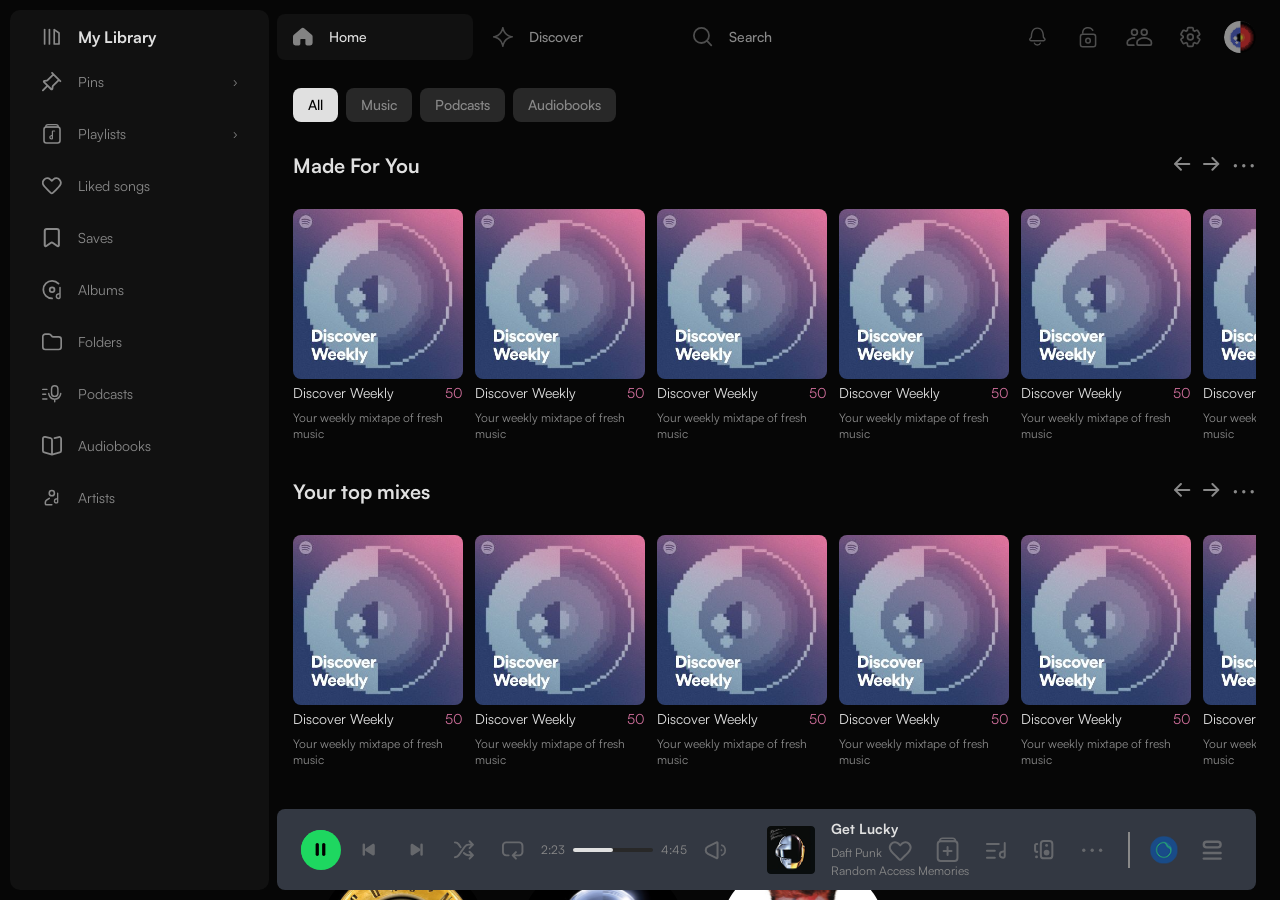
==== commit 547f2439: "fix: fix merge conflicts in main.css" ====
--- a/index.html
+++ b/index.html
@@ -1,1149 +1,995 @@
-<!DOCTYPE html>
+<!doctype html>
 <html lang="en">
-<head>
-  <meta charset="UTF-8">
-  <meta name="viewport" content="width=device-width, initial-scale=1.0">
-  <title>Spotify</title>
-  <link rel="stylesheet" href="css/main.css">
-</head>
-<body>
+  <head>
+    <meta charset="UTF-8" />
+    <meta name="viewport" content="width=device-width, initial-scale=1.0" />
+    <title>Spotify</title>
+    <link rel="stylesheet" href="css/main.css" />
+  </head>
+  <body>
+    <!-- App Wrapper -->
+    <div class="app-wrapper">
+      <!-- Sidebar -->
+      <aside class="sidebar">
+        <div class="sidebar-header">
+          <a href="html/library.html" class="sidebar-header__left">
+            <img
+              src="assets/icons/mylibrary.svg"
+              alt=""
+              class="sidebar-header__icon"
+            />
+            <span class="sidebar-title">My Library</span>
+          </a>
+          <div class="sidebar-header__actions">
+            <button class="sidebar-header__btn" aria-label="More">···</button>
+            <button class="sidebar-header__btn" aria-label="Add">+</button>
+          </div>
+        </div>
+        <nav class="sidebar-nav">
+          <ul class="sidebar-list">
+            <li class="sidebar-item">
+              <a href="#" class="sidebar-link">
+                <img
+                  src="assets/icons/pins.svg"
+                  alt=""
+                  class="sidebar-link__icon"
+                />
+                <span class="sidebar-link__text">Pins</span>
+                <span class="sidebar-link__arrow">›</span>
+              </a>
+            </li>
+            <li class="sidebar-item">
+              <details class="sidebar-dropdown">
+                <summary class="sidebar-link">
+                  <img
+                    src="assets/icons/playlists.svg"
+                    alt=""
+                    class="sidebar-link__icon"
+                  />
+                  <span class="sidebar-link__text">Playlists</span>
+                  <span class="sidebar-link__arrow">›</span>
+                </summary>
+                <ul class="sidebar-sublist">
+                  <li class="sidebar-subitem">
+                    <a href="#" class="sidebar-sublink">
+                      <img
+                        src="assets/icons/playlists.svg"
+                        alt=""
+                        class="sidebar-link__icon"
+                      />
+                      <span>Chill stuff</span>
+                    </a>
+                  </li>
+                  <li class="sidebar-subitem">
+                    <a href="#" class="sidebar-sublink">
+                      <img
+                        src="assets/icons/playlists.svg"
+                        alt=""
+                        class="sidebar-link__icon"
+                      />
+                      <span>Rock n Roll</span>
+                    </a>
+                  </li>
+                  <li class="sidebar-subitem">
+                    <a href="#" class="sidebar-sublink">
+                      <img
+                        src="assets/icons/playlists.svg"
+                        alt=""
+                        class="sidebar-link__icon"
+                      />
+                      <span>The Jux Box</span>
+                    </a>
+                  </li>
+                  <li class="sidebar-subitem">
+                    <a href="#" class="sidebar-sublink">
+                      <img
+                        src="assets/icons/playlists.svg"
+                        alt=""
+                        class="sidebar-link__icon"
+                      />
+                      <span>Selected Linkin Park</span>
+                    </a>
+                  </li>
+                  <li class="sidebar-subitem">
+                    <a href="#" class="sidebar-sublink">
+                      <img
+                        src="assets/icons/playlists.svg"
+                        alt=""
+                        class="sidebar-link__icon"
+                      />
+                      <span>Vibe</span>
+                    </a>
+                  </li>
+                </ul>
+              </details>
+            </li>
+            <li class="sidebar-item">
+              <a href="html/liked.songs.html" class="sidebar-link">
+                <img
+                  src="assets/icons/likedsongs.svg"
+                  alt=""
+                  class="sidebar-link__icon"
+                />
+                <span class="sidebar-link__text">Liked songs</span>
+              </a>
+            </li>
+            <li class="sidebar-item">
+              <a href="#" class="sidebar-link">
+                <img
+                  src="assets/icons/saves.svg"
+                  alt=""
+                  class="sidebar-link__icon"
+                />
+                <span class="sidebar-link__text">Saves</span>
+              </a>
+            </li>
+            <li class="sidebar-item">
+              <a href="#" class="sidebar-link">
+                <img
+                  src="assets/icons/albums.svg"
+                  alt=""
+                  class="sidebar-link__icon"
+                />
+                <span class="sidebar-link__text">Albums</span>
+              </a>
+            </li>
+            <li class="sidebar-item">
+              <a href="#" class="sidebar-link">
+                <img
+                  src="assets/icons/folders.svg"
+                  alt=""
+                  class="sidebar-link__icon"
+                />
+                <span class="sidebar-link__text">Folders</span>
+              </a>
+            </li>
+            <li class="sidebar-item">
+              <a href="#" class="sidebar-link">
+                <img
+                  src="assets/icons/podcasts.svg"
+                  alt=""
+                  class="sidebar-link__icon"
+                />
+                <span class="sidebar-link__text">Podcasts</span>
+              </a>
+            </li>
+            <li class="sidebar-item">
+              <a href="#" class="sidebar-link">
+                <img
+                  src="assets/icons/audiobooks.svg"
+                  alt=""
+                  class="sidebar-link__icon"
+                />
+                <span class="sidebar-link__text">Audiobooks</span>
+              </a>
+            </li>
+            <li class="sidebar-item">
+              <a href="#" class="sidebar-link">
+                <img
+                  src="assets/icons/artists.svg"
+                  alt=""
+                  class="sidebar-link__icon"
+                />
+                <span class="sidebar-link__text">Artists</span>
+              </a>
+            </li>
+          </ul>
+        </nav>
+      </aside>
 
-  <input type="checkbox" id="player-popup" class="player-popup__input">
+      <!-- Main Area -->
+      <div class="main-area">
+        <!-- Top Header -->
+        <header class="top-header">
+          <nav class="header-nav">
+            <a
+              href="index.html"
+              class="header-nav__link header-nav__link--active"
+            >
+              <img
+                src="assets/icons/home-active.svg"
+                alt=""
+                class="header-nav__icon"
+              />
+              <span class="header-nav__text">Home</span>
+            </a>
+            <a href="discover.html" class="header-nav__link">
+              <img
+                src="assets/icons/discover.svg"
+                alt=""
+                class="header-nav__icon"
+              />
+              <span class="header-nav__text">Discover</span>
+            </a>
+            <a href="html/search.html" class="header-nav__link">
+              <img
+                src="assets/icons/search.svg"
+                alt=""
+                class="header-nav__icon"
+              />
+              <span class="header-nav__text">Search</span>
+            </a>
+          </nav>
+          <div class="header-actions">
+            <button class="header-actions__btn" aria-label="Notifications">
+              <img src="assets/icons/notification.svg" alt="" />
+            </button>
+            <button
+              class="header-actions__btn header-actions__btn--lock"
+              aria-label="Lock"
+            >
+              <img src="assets/icons/lock.svg" alt="" />
+            </button>
+            <button class="header-actions__btn" aria-label="Friends">
+              <img src="assets/icons/friends.svg" alt="" />
+            </button>
+            <button class="header-actions__btn" aria-label="Settings">
+              <img src="assets/icons/settings.svg" alt="" />
+            </button>
+            <button
+              class="header-actions__btn header-actions__btn--avatar"
+              aria-label="Profile"
+            >
+              <img
+                src="assets/icons/avatar.png"
+                alt="Profile"
+                class="header-avatar"
+              />
+            </button>
+          </div>
+        </header>
 
-  <!-- App Wrapper -->
-  <div class="app-wrapper">
-    <input type="checkbox" id="friends-toggle-input" class="hidden-checkbox">
+        <!-- Main Content -->
+        <main class="main-content">
+          <!-- Filter Chips -->
+          <div class="filters">
+            <button class="filter-chip filter-chip--active">All</button>
+            <button class="filter-chip">Music</button>
+            <button class="filter-chip">Podcasts</button>
+            <button class="filter-chip">Audiobooks</button>
+          </div>
 
-    <!-- Sidebar -->
-    <aside class="sidebar">
-      <div class="sidebar-header">
-        <a href="html/library.html" class="sidebar-header__left">
-          <img src="assets/icons/mylibrary.svg" alt="" class="sidebar-header__icon">
-          <span class="sidebar-title">My Library</span>
-        </a>
-        <div class="sidebar-header__actions">
-          <button class="sidebar-header__btn" aria-label="More">···</button>
-          <button class="sidebar-header__btn" aria-label="Add">+</button>
+          <!-- // Made For You Section -->
+          <section class="section-wrapper">
+            <div class="section_header">
+              <h3 class="section_title">Made For You</h3>
+              <div class="section_controls">
+                <button
+                  class="arrow"
+                  onclick="
+                    document
+                      .getElementById('made-for-you')
+                      .scrollBy({ left: -600, behavior: 'smooth' })
+                  "
+                >
+                  <svg
+                    class="arrow"
+                    width="17"
+                    height="14"
+                    viewBox="0 0 17 14"
+                    fill="none"
+                    xmlns="http://www.w3.org/2000/svg"
+                  >
+                    <path
+                      d="M15.3224 6.90363L1.01029 6.90363M1.01029 6.90363L6.90353 12.7969M1.01029 6.90363L6.90353 1.01039"
+                      stroke="currentColor"
+                      stroke-width="2.02054"
+                      stroke-linecap="round"
+                      stroke-linejoin="round"
+                    />
+                  </svg>
+                </button>
+                <button
+                  class="arrow"
+                  onclick="
+                    document
+                      .getElementById('made-for-you')
+                      .scrollBy({ left: 600, behavior: 'smooth' })
+                  "
+                >
+                  <svg
+                    class="arrow"
+                    width="17"
+                    height="14"
+                    viewBox="0 0 17 14"
+                    fill="none"
+                    xmlns="http://www.w3.org/2000/svg"
+                  >
+                    <path
+                      d="M1.01025 6.90301H15.3224M15.3224 6.90301L9.42917 1.00977M15.3224 6.90301L9.42917 12.7963"
+                      stroke="currentColor"
+                      stroke-width="2.02054"
+                      stroke-linecap="round"
+                      stroke-linejoin="round"
+                    />
+                  </svg>
+                </button>
+                <img src="assets/icons/threedot.svg" alt="" />
+              </div>
+            </div>
+            <div class="cards-wrapper" id="made-for-you">
+              <!-- CARD -->
+              <div class="card_wrapper">
+                <div class="second"></div>
+                <div class="third"></div>
+                <div class="card_banner">
+                  <img src="assets/images/home/discover.svg" alt="" />
+                </div>
+                <div class="card_content">
+                  <div class="content_header">
+                    <h4 class="card_title">Discover Weekly</h4>
+                    <h4 class="card_number" style="color: #ce6e9a">50</h4>
+                  </div>
+                  <p class="card_text">Your weekly mixtape of fresh music</p>
+                </div>
+              </div>
+              <!--  -->
+              <div class="card_wrapper">
+                <div class="second"></div>
+                <div class="third"></div>
+                <div class="card_banner">
+                  <img src="assets/images/home/discover.svg" alt="" />
+                </div>
+                <div class="card_content">
+                  <div class="content_header">
+                    <h4 class="card_title">Discover Weekly</h4>
+                    <h4 class="card_number" style="color: #ce6e9a">50</h4>
+                  </div>
+                  <p class="card_text">Your weekly mixtape of fresh music</p>
+                </div>
+              </div>
+              <!--  -->
+              <div class="card_wrapper">
+                <div class="second"></div>
+                <div class="third"></div>
+                <div class="card_banner">
+                  <img src="assets/images/home/discover.svg" alt="" />
+                </div>
+                <div class="card_content">
+                  <div class="content_header">
+                    <h4 class="card_title">Discover Weekly</h4>
+                    <h4 class="card_number" style="color: #ce6e9a">50</h4>
+                  </div>
+                  <p class="card_text">Your weekly mixtape of fresh music</p>
+                </div>
+              </div>
+              <!--  -->
+              <div class="card_wrapper">
+                <div class="second"></div>
+                <div class="third"></div>
+                <div class="card_banner">
+                  <img src="assets/images/home/discover.svg" alt="" />
+                </div>
+                <div class="card_content">
+                  <div class="content_header">
+                    <h4 class="card_title">Discover Weekly</h4>
+                    <h4 class="card_number" style="color: #ce6e9a">50</h4>
+                  </div>
+                  <p class="card_text">Your weekly mixtape of fresh music</p>
+                </div>
+              </div>
+              <!--  -->
+              <div class="card_wrapper">
+                <div class="second"></div>
+                <div class="third"></div>
+                <div class="card_banner">
+                  <img src="assets/images/home/discover.svg" alt="" />
+                </div>
+                <div class="card_content">
+                  <div class="content_header">
+                    <h4 class="card_title">Discover Weekly</h4>
+                    <h4 class="card_number" style="color: #ce6e9a">50</h4>
+                  </div>
+                  <p class="card_text">Your weekly mixtape of fresh music</p>
+                </div>
+              </div>
+              <!--  -->
+              <div class="card_wrapper">
+                <div class="second"></div>
+                <div class="third"></div>
+                <div class="card_banner">
+                  <img src="assets/images/home/discover.svg" alt="" />
+                </div>
+                <div class="card_content">
+                  <div class="content_header">
+                    <h4 class="card_title">Discover Weekly</h4>
+                    <h4 class="card_number" style="color: #ce6e9a">50</h4>
+                  </div>
+                  <p class="card_text">Your weekly mixtape of fresh music</p>
+                </div>
+              </div>
+              <!--  -->
+              <div class="card_wrapper">
+                <div class="second"></div>
+                <div class="third"></div>
+                <div class="card_banner">
+                  <img src="assets/images/home/discover.svg" alt="" />
+                </div>
+                <div class="card_content">
+                  <div class="content_header">
+                    <h4 class="card_title">Discover Weekly</h4>
+                    <h4 class="card_number" style="color: #ce6e9a">50</h4>
+                  </div>
+                  <p class="card_text">Your weekly mixtape of fresh music</p>
+                </div>
+              </div>
+              <!--  -->
+              <div class="card_wrapper">
+                <div class="second"></div>
+                <div class="third"></div>
+                <div class="card_banner">
+                  <img src="assets/images/home/discover.svg" alt="" />
+                </div>
+                <div class="card_content">
+                  <div class="content_header">
+                    <h4 class="card_title">Discover Weekly</h4>
+                    <h4 class="card_number" style="color: #ce6e9a">50</h4>
+                  </div>
+                  <p class="card_text">Your weekly mixtape of fresh music</p>
+                </div>
+              </div>
+              <!--  -->
+              <div class="card_wrapper">
+                <div class="second"></div>
+                <div class="third"></div>
+                <div class="card_banner">
+                  <img src="assets/images/home/discover.svg" alt="" />
+                </div>
+                <div class="card_content">
+                  <div class="content_header">
+                    <h4 class="card_title">Discover Weekly</h4>
+                    <h4 class="card_number" style="color: #ce6e9a">50</h4>
+                  </div>
+                  <p class="card_text">Your weekly mixtape of fresh music</p>
+                </div>
+              </div>
+              <!--  -->
+              <div class="card_wrapper">
+                <div class="second"></div>
+                <div class="third"></div>
+                <div class="card_banner">
+                  <img src="assets/images/home/discover.svg" alt="" />
+                </div>
+                <div class="card_content">
+                  <div class="content_header">
+                    <h4 class="card_title">Discover Weekly</h4>
+                    <h4 class="card_number" style="color: #ce6e9a">50</h4>
+                  </div>
+                  <p class="card_text">Your weekly mixtape of fresh music</p>
+                </div>
+              </div>
+              <!--  -->
+              <div class="card_wrapper">
+                <div class="second"></div>
+                <div class="third"></div>
+                <div class="card_banner">
+                  <img src="assets/images/home/discover.svg" alt="" />
+                </div>
+                <div class="card_content">
+                  <div class="content_header">
+                    <h4 class="card_title">Discover Weekly</h4>
+                    <h4 class="card_number" style="color: #ce6e9a">50</h4>
+                  </div>
+                  <p class="card_text">Your weekly mixtape of fresh music</p>
+                </div>
+              </div>
+              <!--  -->
+              <div class="card_wrapper">
+                <div class="second"></div>
+                <div class="third"></div>
+                <div class="card_banner">
+                  <img src="assets/images/home/discover.svg" alt="" />
+                </div>
+                <div class="card_content">
+                  <div class="content_header">
+                    <h4 class="card_title">Discover Weekly</h4>
+                    <h4 class="card_number" style="color: #ce6e9a">50</h4>
+                  </div>
+                  <p class="card_text">Your weekly mixtape of fresh music</p>
+                </div>
+              </div>
+              <!--  -->
+            </div>
+          </section>
+          <!-- MFY section end -->
+          <!-- // Your top mixes section -->
+          <section class="section-wrapper">
+            <div class="section_header">
+              <h3 class="section_title">Your top mixes</h3>
+              <div class="section_controls">
+                <button
+                  class="arrow"
+                  onclick="
+                    document
+                      .getElementById('your-top-mixes')
+                      .scrollBy({ left: -600, behavior: 'smooth' })
+                  "
+                >
+                  <svg
+                    class="arrow"
+                    width="17"
+                    height="14"
+                    viewBox="0 0 17 14"
+                    fill="none"
+                    xmlns="http://www.w3.org/2000/svg"
+                  >
+                    <path
+                      d="M15.3224 6.90363L1.01029 6.90363M1.01029 6.90363L6.90353 12.7969M1.01029 6.90363L6.90353 1.01039"
+                      stroke="currentColor"
+                      stroke-width="2.02054"
+                      stroke-linecap="round"
+                      stroke-linejoin="round"
+                    />
+                  </svg>
+                </button>
+                <button
+                  class="arrow"
+                  onclick="
+                    document
+                      .getElementById('your-top-mixes')
+                      .scrollBy({ left: 600, behavior: 'smooth' })
+                  "
+                >
+                  <svg
+                    class="arrow"
+                    width="17"
+                    height="14"
+                    viewBox="0 0 17 14"
+                    fill="none"
+                    xmlns="http://www.w3.org/2000/svg"
+                  >
+                    <path
+                      d="M1.01025 6.90301H15.3224M15.3224 6.90301L9.42917 1.00977M15.3224 6.90301L9.42917 12.7963"
+                      stroke="currentColor"
+                      stroke-width="2.02054"
+                      stroke-linecap="round"
+                      stroke-linejoin="round"
+                    />
+                  </svg>
+                </button>
+                <img src="assets/icons/threedot.svg" alt="" />
+              </div>
+            </div>
+            <div class="cards-wrapper" id="your-top-mixes">
+              <!-- CARD -->
+              <div class="card_wrapper">
+                <div class="second"></div>
+                <div class="third"></div>
+                <div class="card_banner">
+                  <img src="assets/images/home/discover.svg" alt="" />
+                </div>
+                <div class="card_content">
+                  <div class="content_header">
+                    <h4 class="card_title">Discover Weekly</h4>
+                    <h4 class="card_number" style="color: #ce6e9a">50</h4>
+                  </div>
+                  <p class="card_text">Your weekly mixtape of fresh music</p>
+                </div>
+              </div>
+              <!--  -->
+              <div class="card_wrapper">
+                <div class="second"></div>
+                <div class="third"></div>
+                <div class="card_banner">
+                  <img src="assets/images/home/discover.svg" alt="" />
+                </div>
+                <div class="card_content">
+                  <div class="content_header">
+                    <h4 class="card_title">Discover Weekly</h4>
+                    <h4 class="card_number" style="color: #ce6e9a">50</h4>
+                  </div>
+                  <p class="card_text">Your weekly mixtape of fresh music</p>
+                </div>
+              </div>
+              <!--  -->
+              <div class="card_wrapper">
+                <div class="second"></div>
+                <div class="third"></div>
+                <div class="card_banner">
+                  <img src="assets/images/home/discover.svg" alt="" />
+                </div>
+                <div class="card_content">
+                  <div class="content_header">
+                    <h4 class="card_title">Discover Weekly</h4>
+                    <h4 class="card_number" style="color: #ce6e9a">50</h4>
+                  </div>
+                  <p class="card_text">Your weekly mixtape of fresh music</p>
+                </div>
+              </div>
+              <!--  -->
+              <div class="card_wrapper">
+                <div class="second"></div>
+                <div class="third"></div>
+                <div class="card_banner">
+                  <img src="assets/images/home/discover.svg" alt="" />
+                </div>
+                <div class="card_content">
+                  <div class="content_header">
+                    <h4 class="card_title">Discover Weekly</h4>
+                    <h4 class="card_number" style="color: #ce6e9a">50</h4>
+                  </div>
+                  <p class="card_text">Your weekly mixtape of fresh music</p>
+                </div>
+              </div>
+              <!--  -->
+              <div class="card_wrapper">
+                <div class="second"></div>
+                <div class="third"></div>
+                <div class="card_banner">
+                  <img src="assets/images/home/discover.svg" alt="" />
+                </div>
+                <div class="card_content">
+                  <div class="content_header">
+                    <h4 class="card_title">Discover Weekly</h4>
+                    <h4 class="card_number" style="color: #ce6e9a">50</h4>
+                  </div>
+                  <p class="card_text">Your weekly mixtape of fresh music</p>
+                </div>
+              </div>
+              <!--  -->
+              <div class="card_wrapper">
+                <div class="second"></div>
+                <div class="third"></div>
+                <div class="card_banner">
+                  <img src="assets/images/home/discover.svg" alt="" />
+                </div>
+                <div class="card_content">
+                  <div class="content_header">
+                    <h4 class="card_title">Discover Weekly</h4>
+                    <h4 class="card_number" style="color: #ce6e9a">50</h4>
+                  </div>
+                  <p class="card_text">Your weekly mixtape of fresh music</p>
+                </div>
+              </div>
+              <!--  -->
+              <div class="card_wrapper">
+                <div class="second"></div>
+                <div class="third"></div>
+                <div class="card_banner">
+                  <img src="assets/images/home/discover.svg" alt="" />
+                </div>
+                <div class="card_content">
+                  <div class="content_header">
+                    <h4 class="card_title">Discover Weekly</h4>
+                    <h4 class="card_number" style="color: #ce6e9a">50</h4>
+                  </div>
+                  <p class="card_text">Your weekly mixtape of fresh music</p>
+                </div>
+              </div>
+              <!--  -->
+              <div class="card_wrapper">
+                <div class="second"></div>
+                <div class="third"></div>
+                <div class="card_banner">
+                  <img src="assets/images/home/discover.svg" alt="" />
+                </div>
+                <div class="card_content">
+                  <div class="content_header">
+                    <h4 class="card_title">Discover Weekly</h4>
+                    <h4 class="card_number" style="color: #ce6e9a">50</h4>
+                  </div>
+                  <p class="card_text">Your weekly mixtape of fresh music</p>
+                </div>
+              </div>
+              <!--  -->
+            </div>
+          </section>
+          <!-- YTM section end -->
+
+          <!-- // your favorite artists section -->
+          <section class="section-wrapper">
+            <div class="section_header">
+              <h3 class="section_title">Your favourite artists</h3>
+              <div class="section_controls">
+                <button
+                  class="arrow"
+                  onclick="
+                    document
+                      .getElementById('favourite-artists')
+                      .scrollBy({ left: -600, behavior: 'smooth' })
+                  "
+                >
+                  <svg
+                    class="arrow"
+                    width="17"
+                    height="14"
+                    viewBox="0 0 17 14"
+                    fill="none"
+                    xmlns="http://www.w3.org/2000/svg"
+                  >
+                    <path
+                      d="M15.3224 6.90363L1.01029 6.90363M1.01029 6.90363L6.90353 12.7969M1.01029 6.90363L6.90353 1.01039"
+                      stroke="currentColor"
+                      stroke-width="2.02054"
+                      stroke-linecap="round"
+                      stroke-linejoin="round"
+                    />
+                  </svg>
+                </button>
+                <button
+                  class="arrow"
+                  onclick="
+                    document
+                      .getElementById('favourite-artists')
+                      .scrollBy({ left: 600, behavior: 'smooth' })
+                  "
+                >
+                  <svg
+                    class="arrow"
+                    width="17"
+                    height="14"
+                    viewBox="0 0 17 14"
+                    fill="none"
+                    xmlns="http://www.w3.org/2000/svg"
+                  >
+                    <path
+                      d="M1.01025 6.90301H15.3224M15.3224 6.90301L9.42917 1.00977M15.3224 6.90301L9.42917 12.7963"
+                      stroke="currentColor"
+                      stroke-width="2.02054"
+                      stroke-linecap="round"
+                      stroke-linejoin="round"
+                    />
+                  </svg>
+                </button>
+                <img src="assets/icons/threedot.svg" alt="" />
+              </div>
+            </div>
+            <div class="search_card-wrapper" id="favourite-artists">
+              <!-- CARD TYPE ROUND -->
+              <div class="search_card">
+                <img
+                  class="search_card-banner"
+                  src="assets/images/gnr.svg"
+                  alt=""
+                />
+                <div class="search_card-title">
+                  <h3 class="artist">Guns N'Roses</h3>
+                </div>
+              </div>
+              <div class="search_card">
+                <img
+                  class="search_card-banner"
+                  src="assets/images/daftpunk3.svg"
+                  alt=""
+                />
+                <div class="search_card-title">
+                  <h3 class="artist">Daft Punk</h3>
+                </div>
+              </div>
+
+              <div class="search_card">
+                <img
+                  class="search_card-banner"
+                  src="assets/images/davidbowie.svg"
+                  alt=""
+                />
+                <div class="search_card-title">
+                  <h3 class="artist">Dawid Bowie</h3>
+                </div>
+              </div>
+            </div>
+          </section>
+          <!-- SECTION END -->
+          <!-- Albums for you section -->
+          <section class="section-wrapper">
+            <div class="section_header">
+              <h3 class="section_title">Your favourite artists</h3>
+              <div class="section_controls">
+                <button
+                  class="arrow"
+                  onclick="
+                    document
+                      .getElementById('for-you')
+                      .scrollBy({ left: -600, behavior: 'smooth' })
+                  "
+                >
+                  <svg
+                    class="arrow"
+                    width="17"
+                    height="14"
+                    viewBox="0 0 17 14"
+                    fill="none"
+                    xmlns="http://www.w3.org/2000/svg"
+                  >
+                    <path
+                      d="M15.3224 6.90363L1.01029 6.90363M1.01029 6.90363L6.90353 12.7969M1.01029 6.90363L6.90353 1.01039"
+                      stroke="currentColor"
+                      stroke-width="2.02054"
+                      stroke-linecap="round"
+                      stroke-linejoin="round"
+                    />
+                  </svg>
+                </button>
+                <button
+                  class="arrow"
+                  onclick="
+                    document
+                      .getElementById('for-you')
+                      .scrollBy({ left: 600, behavior: 'smooth' })
+                  "
+                >
+                  <svg
+                    class="arrow"
+                    width="17"
+                    height="14"
+                    viewBox="0 0 17 14"
+                    fill="none"
+                    xmlns="http://www.w3.org/2000/svg"
+                  >
+                    <path
+                      d="M1.01025 6.90301H15.3224M15.3224 6.90301L9.42917 1.00977M15.3224 6.90301L9.42917 12.7963"
+                      stroke="currentColor"
+                      stroke-width="2.02054"
+                      stroke-linecap="round"
+                      stroke-linejoin="round"
+                    />
+                  </svg>
+                </button>
+                <img src="assets/icons/threedot.svg" alt="" />
+              </div>
+            </div>
+            <div class="search_card-wrapper" id="for-you">
+              <!-- CARD TYPE RECTANGLE-->
+              <div class="search_card-square">
+                <div class="hover-square"></div>
+                <img
+                  class="search_card-rectangle"
+                  src="assets/images/muse.svg"
+                  alt=""
+                />
+                <div class="search_card-title-rec">
+                  <h3 class="artist">Black Holes</h3>
+                  <p>Muse</p>
+                </div>
+              </div>
+              <!--  -->
+              <div class="search_card-square">
+                <div class="hover-square"></div>
+                <img
+                  class="search_card-rectangle"
+                  src="assets/images/muse.svg"
+                  alt=""
+                />
+                <div class="search_card-title-rec">
+                  <h3 class="artist">Black Holes</h3>
+                  <p>Muse</p>
+                </div>
+              </div>
+              <!--  -->
+              <div class="search_card-square">
+                <div class="hover-square"></div>
+                <img
+                  class="search_card-rectangle"
+                  src="assets/images/muse.svg"
+                  alt=""
+                />
+                <div class="search_card-title-rec">
+                  <h3 class="artist">Black Holes</h3>
+                  <p>Muse</p>
+                </div>
+              </div>
+              <!--  -->
+              <div class="search_card-square">
+                <div class="hover-square"></div>
+                <img
+                  class="search_card-rectangle"
+                  src="assets/images/muse.svg"
+                  alt=""
+                />
+                <div class="search_card-title-rec">
+                  <h3 class="artist">Black Holes</h3>
+                  <p>Muse</p>
+                </div>
+              </div>
+              <!--  -->
+            </div>
+          </section>
+        </main>
+      </div>
+      <!-- /.main-area -->
+    </div>
+    <!-- /.app-wrapper -->
+
+    <!-- DJ Panel Toggle (checkbox hack) -->
+    <input type="checkbox" id="dj-toggle" class="dj-toggle__input" />
+
+    <!-- Bottom Player -->
+    <footer class="player">
+      <!-- CENTER visually: Track Info -->
+      <div class="player-left">
+        <img
+          src="assets/images/get-lucky.png"
+          alt="Get Lucky"
+          class="player-cover"
+        />
+        <div class="player-track">
+          <!-- // შევცვალე ლინკი, რომელზე დაკლიკებითაც სიმღერის დეტალები იხსნება// -->
+          <a href="./html/song.html"
+            ><span class="player-track__title">Get Lucky</span></a
+          >
+          <span class="player-track__artist">Daft Punk</span>
+          <span class="player-track__album">Random Access Memories</span>
         </div>
       </div>
-      <nav class="sidebar-nav">
-        <ul class="sidebar-list">
-          <li class="sidebar-item">
-            <a href="#" class="sidebar-link">
-              <img src="assets/icons/pins.svg" alt="" class="sidebar-link__icon">
-              <span class="sidebar-link__text">Pins</span>
-              <span class="sidebar-link__arrow">›</span>
-            </a>
-          </li>
-          <li class="sidebar-item">
-            <details class="sidebar-dropdown">
-              <summary class="sidebar-link">
-                <img src="assets/icons/playlists.svg" alt="" class="sidebar-link__icon">
-                <span class="sidebar-link__text">Playlists</span>
-                <span class="sidebar-link__arrow">›</span>
-              </summary>
-              <ul class="sidebar-sublist">
-                <li class="sidebar-subitem">
-                  <a href="#" class="sidebar-sublink">
-                    <img src="assets/icons/playlists.svg" alt="" class="sidebar-link__icon">
-                    <span>Chill stuff</span>
-                  </a>
-                </li>
-                <li class="sidebar-subitem">
-                  <a href="#" class="sidebar-sublink">
-                    <img src="assets/icons/playlists.svg" alt="" class="sidebar-link__icon">
-                    <span>Rock n Roll</span>
-                  </a>
-                </li>
-                <li class="sidebar-subitem">
-                  <a href="#" class="sidebar-sublink">
-                    <img src="assets/icons/playlists.svg" alt="" class="sidebar-link__icon">
-                    <span>The Jux Box</span>
-                  </a>
-                </li>
-                <li class="sidebar-subitem">
-                  <a href="#" class="sidebar-sublink">
-                    <img src="assets/icons/playlists.svg" alt="" class="sidebar-link__icon">
-                    <span>Selected Linkin Park</span>
-                  </a>
-                </li>
-                <li class="sidebar-subitem">
-                  <a href="#" class="sidebar-sublink">
-                    <img src="assets/icons/playlists.svg" alt="" class="sidebar-link__icon">
-                    <span>Vibe</span>
-                  </a>
-                </li>
-              </ul>
-            </details>
-          </li>
-          <li class="sidebar-item">
-            <a href="html/liked.songs.html" class="sidebar-link">
-              <img src="assets/icons/likedsongs.svg" alt="" class="sidebar-link__icon">
-              <span class="sidebar-link__text">Liked songs</span>
-            </a>
-          </li>
-          <li class="sidebar-item">
-            <a href="#" class="sidebar-link">
-              <img src="assets/icons/saves.svg" alt="" class="sidebar-link__icon">
-              <span class="sidebar-link__text">Saves</span>
-            </a>
-          </li>
-          <li class="sidebar-item">
-            <a href="#" class="sidebar-link">
-              <img src="assets/icons/albums.svg" alt="" class="sidebar-link__icon">
-              <span class="sidebar-link__text">Albums</span>
-            </a>
-          </li>
-          <li class="sidebar-item">
-            <a href="#" class="sidebar-link">
-              <img src="assets/icons/folders.svg" alt="" class="sidebar-link__icon">
-              <span class="sidebar-link__text">Folders</span>
-            </a>
-          </li>
-          <li class="sidebar-item">
-            <a href="#" class="sidebar-link">
-              <img src="assets/icons/podcasts.svg" alt="" class="sidebar-link__icon">
-              <span class="sidebar-link__text">Podcasts</span>
-            </a>
-          </li>
-          <li class="sidebar-item">
-            <a href="#" class="sidebar-link">
-              <img src="assets/icons/audiobooks.svg" alt="" class="sidebar-link__icon">
-              <span class="sidebar-link__text">Audiobooks</span>
-            </a>
-          </li>
-          <li class="sidebar-item">
-            <a href="#" class="sidebar-link">
-              <img src="assets/icons/artists.svg" alt="" class="sidebar-link__icon">
-              <span class="sidebar-link__text">Artists</span>
-            </a>
-          </li>
-        </ul>
-      </nav>
-    </aside>
 
-    <!-- Main Area -->
-    <div class="main-area">
-
-      <!-- Top Header -->
-      <header class="top-header">
-        <nav class="header-nav">
-          <a href="index.html" class="header-nav__link header-nav__link--active">
-            <img src="assets/icons/home-active.svg" alt="" class="header-nav__icon">
-            <span class="header-nav__text">Home</span>
-          </a>
-          <a href="discover.html" class="header-nav__link">
-            <img src="assets/icons/discover.svg" alt="" class="header-nav__icon">
-            <span class="header-nav__text">Discover</span>
-          </a>
-          <a href="html/search.html" class="header-nav__link">
-            <img src="assets/icons/search.svg" alt="" class="header-nav__icon">
-            <span class="header-nav__text">Search</span>
-          </a>
-        </nav>
-        <div class="header-actions">
-          <button class="header-actions__btn" aria-label="Notifications">
-            <img src="assets/icons/notification.svg" alt="">
+      <!-- LEFT visually: Controls + Progress -->
+      <div class="player-center">
+        <div class="player-controls">
+          <button class="player-btn player-btn--play" aria-label="Pause">
+            <img src="assets/icons/pause.svg" alt="" />
           </button>
-          <button class="header-actions__btn header-actions__btn--lock" aria-label="Lock">
-            <img src="assets/icons/lock.svg" alt="">
+          <button class="player-btn" aria-label="Previous">
+            <img src="assets/icons/previous-song.svg" alt="" />
           </button>
-          <label for="friends-toggle-input" class="header-actions__btn" aria-label="Friends">
-            <img src="assets/icons/friends.svg" alt="">
-          </label>
-          <button class="header-actions__btn" aria-label="Settings">
-            <img src="assets/icons/settings.svg" alt="">
+          <button class="player-btn" aria-label="Next">
+            <img src="assets/icons/next-song.svg" alt="" />
           </button>
-          <button class="header-actions__btn header-actions__btn--avatar" aria-label="Profile">
-            <img src="assets/icons/avatar.png" alt="Profile" class="header-avatar">
+          <button class="player-btn" aria-label="Shuffle">
+            <img src="assets/icons/shuffle.svg" alt="" />
+          </button>
+          <button class="player-btn" aria-label="Repeat">
+            <img src="assets/icons/repeat.svg" alt="" />
           </button>
         </div>
-      </header>
+        <div class="player-progress">
+          <span class="player-progress__time">2:23</span>
+          <div class="player-progress__bar">
+            <div class="player-progress__fill"></div>
+          </div>
+          <span class="player-progress__time">4:45</span>
+          <button class="player-btn" aria-label="Volume">
+            <img src="assets/icons/sound.svg" alt="" />
+          </button>
+        </div>
+      </div>
 
-      <!-- Main Content -->
-      <main class="main-content">
-
-        <!-- Filter Chips -->
-        <div class="filters-sticky-header">
-              <div class="filter-chips">
-                  <button class="chip filter-chip--active mobile-hide">All</button>
-                  <button class="chip">Music</button>
-                  <button class="chip">Podcasts</button>
-                  <button class="chip">Audiobooks</button>
-              </div>
-
-          
-         <!-- dropdown -->
-
-              
-                  <div class="feed-settings-wrapper">
-                    <input type="checkbox" id="feed-dropdown-toggle" class="hidden-checkbox">
-                    
-                    <label for="feed-dropdown-toggle" class="feed-settings-btn">
-                        <svg width="21" height="19" viewBox="0 0 21 19" fill="none" xmlns="http://www.w3.org/2000/svg">
-                        <path d="M10 2H3C1.89543 2 1 2.89543 1 4C1 5.10457 1.89543 6 3 6H10" stroke="currentColor" stroke-width="2" stroke-linecap="round"/>
-                        <rect x="13.7692" y="1" width="6.23077" height="6.23077" rx="3.11538" stroke="currentColor" stroke-width="2"/>
-                        <path d="M11 16.231L18 16.231C19.1046 16.231 20 15.3355 20 14.231C20 13.1264 19.1046 12.231 18 12.231L11 12.231" stroke="currentColor" stroke-width="2" stroke-linecap="round"/>
-                        <rect x="7.23077" y="17.231" width="6.23077" height="6.23077" rx="3.11538" transform="rotate(-180 7.23077 17.231)" stroke="currentColor" stroke-width="2"/>
-                        </svg>
-
-                    </label>
-
-                    <div class="feed-dropdown-menu">
-                        <div class="menu-header">Customize feed</div>
-                        
-                        <div class="menu-action">
-                            <span class="plus">+</span> Select from Library
-                        </div>
-
-                        <ul class="menu-list">
-                            
-                            <li class="menu-item">
-                                <div class="item-left">
-                                    <label class="icon-toggle pin-toggle">
-                                        <input type="checkbox" class="hidden-checkbox" checked>
-                                        
-                                       <label class="icon-toggle pin-toggle">
-                                          <input type="checkbox" class="hidden-checkbox" checked>
-                                          <svg class="inline-svg pin-svg" width="22" height="22" viewBox="0 0 22 22" fill="none" xmlns="http://www.w3.org/2000/svg">
-                                              <path d="M12.6064 2.51756L11.0885 0.99972M12.6064 2.51756L5.90599 9.21795C5.78288 9.34105 5.62208 9.41937 5.44925 9.44038L2.69595 9.77507C2.05135 9.85343 1.78005 10.6398 2.23921 11.099L6.16776 15.0275M12.6064 2.51756L18.6777 8.58889M20.1956 10.1067L18.6777 8.58889M18.6777 8.58889L11.9773 15.2893C11.8542 15.4124 11.7759 15.5732 11.7549 15.746L11.4202 18.4993C11.3418 19.1439 10.5555 19.4152 10.0963 18.9561L6.16776 15.0275M6.16776 15.0275L0.999964 20.1953" stroke="currentColor" stroke-width="2" stroke-linecap="round" stroke-linejoin="round"/>
-                                          </svg>
-                                      </label>
-
-                                    </label>
-                                    <span class="item-name">New Releases</span>
-                                </div>
-
-                                <div class="item-right">
-                                    <span class="drag-dots">:::</span>
-                                    <label class="icon-toggle eye-toggle">
-                                        <input type="checkbox" class="hidden-checkbox">
-                                        <img  class="inline-svg eye-open"  src="assets/icons/openeye.svg" alt="">
-                                        <img class="inline-svg eye-closed" src="assets/icons/clodeseye.svg" alt="">
-                                    </label>
-                                </div>
-                            </li>
-
-                              <li class="menu-item">
-                                <div class="item-left">
-                                    <label class="icon-toggle pin-toggle">
-                                        <input type="checkbox" class="hidden-checkbox" checked>
-                                        
-                                       <label class="icon-toggle pin-toggle">
-                                          <input type="checkbox" class="hidden-checkbox" checked>
-                                          <svg class="inline-svg pin-svg" width="22" height="22" viewBox="0 0 22 22" fill="none" xmlns="http://www.w3.org/2000/svg">
-                                              <path d="M12.6064 2.51756L11.0885 0.99972M12.6064 2.51756L5.90599 9.21795C5.78288 9.34105 5.62208 9.41937 5.44925 9.44038L2.69595 9.77507C2.05135 9.85343 1.78005 10.6398 2.23921 11.099L6.16776 15.0275M12.6064 2.51756L18.6777 8.58889M20.1956 10.1067L18.6777 8.58889M18.6777 8.58889L11.9773 15.2893C11.8542 15.4124 11.7759 15.5732 11.7549 15.746L11.4202 18.4993C11.3418 19.1439 10.5555 19.4152 10.0963 18.9561L6.16776 15.0275M6.16776 15.0275L0.999964 20.1953" stroke="currentColor" stroke-width="2" stroke-linecap="round" stroke-linejoin="round"/>
-                                          </svg>
-                                      </label>
-
-                                    </label>
-                                    <span class="item-name">New Releases</span>
-                                </div>
-
-                                <div class="item-right">
-                                    <span class="drag-dots">:::</span>
-                                    <label class="icon-toggle eye-toggle">
-                                        <input type="checkbox" class="hidden-checkbox">
-                                        <img  class="inline-svg eye-open"  src="assets/icons/openeye.svg" alt="">
-                                        <img class="inline-svg eye-closed" src="assets/icons/clodeseye.svg" alt="">
-                                    </label>
-                                </div>
-                            </li>
-
-                              <li class="menu-item">
-                                <div class="item-left">
-                                    <label class="icon-toggle pin-toggle">
-                                        <input type="checkbox" class="hidden-checkbox" checked>
-                                        
-                                       <label class="icon-toggle pin-toggle">
-                                          <input type="checkbox" class="hidden-checkbox" checked>
-                                          <svg class="inline-svg pin-svg" width="22" height="22" viewBox="0 0 22 22" fill="none" xmlns="http://www.w3.org/2000/svg">
-                                              <path d="M12.6064 2.51756L11.0885 0.99972M12.6064 2.51756L5.90599 9.21795C5.78288 9.34105 5.62208 9.41937 5.44925 9.44038L2.69595 9.77507C2.05135 9.85343 1.78005 10.6398 2.23921 11.099L6.16776 15.0275M12.6064 2.51756L18.6777 8.58889M20.1956 10.1067L18.6777 8.58889M18.6777 8.58889L11.9773 15.2893C11.8542 15.4124 11.7759 15.5732 11.7549 15.746L11.4202 18.4993C11.3418 19.1439 10.5555 19.4152 10.0963 18.9561L6.16776 15.0275M6.16776 15.0275L0.999964 20.1953" stroke="currentColor" stroke-width="2" stroke-linecap="round" stroke-linejoin="round"/>
-                                          </svg>
-                                      </label>
-
-                                    </label>
-                                    <span class="item-name">New Releases</span>
-                                </div>
-
-                                <div class="item-right">
-                                    <span class="drag-dots">:::</span>
-                                    <label class="icon-toggle eye-toggle">
-                                        <input type="checkbox" class="hidden-checkbox">
-                                        <img  class="inline-svg eye-open"  src="assets/icons/openeye.svg" alt="">
-                                        <img class="inline-svg eye-closed" src="assets/icons/clodeseye.svg" alt="">
-                                    </label>
-                                </div>
-                            </li>
-
-                              <li class="menu-item">
-                                <div class="item-left">
-                                    <label class="icon-toggle pin-toggle">
-                                        <input type="checkbox" class="hidden-checkbox" checked>
-                                        
-                                       <label class="icon-toggle pin-toggle">
-                                          <input type="checkbox" class="hidden-checkbox" checked>
-                                          <svg class="inline-svg pin-svg" width="22" height="22" viewBox="0 0 22 22" fill="none" xmlns="http://www.w3.org/2000/svg">
-                                              <path d="M12.6064 2.51756L11.0885 0.99972M12.6064 2.51756L5.90599 9.21795C5.78288 9.34105 5.62208 9.41937 5.44925 9.44038L2.69595 9.77507C2.05135 9.85343 1.78005 10.6398 2.23921 11.099L6.16776 15.0275M12.6064 2.51756L18.6777 8.58889M20.1956 10.1067L18.6777 8.58889M18.6777 8.58889L11.9773 15.2893C11.8542 15.4124 11.7759 15.5732 11.7549 15.746L11.4202 18.4993C11.3418 19.1439 10.5555 19.4152 10.0963 18.9561L6.16776 15.0275M6.16776 15.0275L0.999964 20.1953" stroke="currentColor" stroke-width="2" stroke-linecap="round" stroke-linejoin="round"/>
-                                          </svg>
-                                      </label>
-
-                                    </label>
-                                    <span class="item-name">New Releases</span>
-                                </div>
-
-                                <div class="item-right">
-                                    <span class="drag-dots">:::</span>
-                                    <label class="icon-toggle eye-toggle">
-                                        <input type="checkbox" class="hidden-checkbox">
-                                        <img  class="inline-svg eye-open"  src="assets/icons/openeye.svg" alt="">
-                                        <img class="inline-svg eye-closed" src="assets/icons/clodeseye.svg" alt="">
-                                    </label>
-                                </div>
-                            </li>
-
-                              <li class="menu-item">
-                                <div class="item-left">
-                                    <label class="icon-toggle pin-toggle">
-                                        <input type="checkbox" class="hidden-checkbox" checked>
-                                        
-                                       <label class="icon-toggle pin-toggle">
-                                          <input type="checkbox" class="hidden-checkbox" checked>
-                                          <svg class="inline-svg pin-svg" width="22" height="22" viewBox="0 0 22 22" fill="none" xmlns="http://www.w3.org/2000/svg">
-                                              <path d="M12.6064 2.51756L11.0885 0.99972M12.6064 2.51756L5.90599 9.21795C5.78288 9.34105 5.62208 9.41937 5.44925 9.44038L2.69595 9.77507C2.05135 9.85343 1.78005 10.6398 2.23921 11.099L6.16776 15.0275M12.6064 2.51756L18.6777 8.58889M20.1956 10.1067L18.6777 8.58889M18.6777 8.58889L11.9773 15.2893C11.8542 15.4124 11.7759 15.5732 11.7549 15.746L11.4202 18.4993C11.3418 19.1439 10.5555 19.4152 10.0963 18.9561L6.16776 15.0275M6.16776 15.0275L0.999964 20.1953" stroke="currentColor" stroke-width="2" stroke-linecap="round" stroke-linejoin="round"/>
-                                          </svg>
-                                      </label>
-
-                                    </label>
-                                    <span class="item-name">New Releases</span>
-                                </div>
-
-                                <div class="item-right">
-                                    <span class="drag-dots">:::</span>
-                                    <label class="icon-toggle eye-toggle">
-                                        <input type="checkbox" class="hidden-checkbox">
-                                        <img  class="inline-svg eye-open"  src="assets/icons/openeye.svg" alt="">
-                                        <img class="inline-svg eye-closed" src="assets/icons/clodeseye.svg" alt="">
-                                    </label>
-                                </div>
-                            </li>
-
-                              <li class="menu-item">
-                                <div class="item-left">
-                                    <label class="icon-toggle pin-toggle">
-                                        <input type="checkbox" class="hidden-checkbox" checked>
-                                        
-                                       <label class="icon-toggle pin-toggle">
-                                          <input type="checkbox" class="hidden-checkbox" checked>
-                                          <svg class="inline-svg pin-svg" width="22" height="22" viewBox="0 0 22 22" fill="none" xmlns="http://www.w3.org/2000/svg">
-                                              <path d="M12.6064 2.51756L11.0885 0.99972M12.6064 2.51756L5.90599 9.21795C5.78288 9.34105 5.62208 9.41937 5.44925 9.44038L2.69595 9.77507C2.05135 9.85343 1.78005 10.6398 2.23921 11.099L6.16776 15.0275M12.6064 2.51756L18.6777 8.58889M20.1956 10.1067L18.6777 8.58889M18.6777 8.58889L11.9773 15.2893C11.8542 15.4124 11.7759 15.5732 11.7549 15.746L11.4202 18.4993C11.3418 19.1439 10.5555 19.4152 10.0963 18.9561L6.16776 15.0275M6.16776 15.0275L0.999964 20.1953" stroke="currentColor" stroke-width="2" stroke-linecap="round" stroke-linejoin="round"/>
-                                          </svg>
-                                      </label>
-
-                                    </label>
-                                    <span class="item-name">New Releases</span>
-                                </div>
-
-                                <div class="item-right">
-                                    <span class="drag-dots">:::</span>
-                                    <label class="icon-toggle eye-toggle">
-                                        <input type="checkbox" class="hidden-checkbox">
-                                        <img  class="inline-svg eye-open"  src="assets/icons/openeye.svg" alt="">
-                                        <img class="inline-svg eye-closed" src="assets/icons/clodeseye.svg" alt="">
-                                    </label>
-                                </div>
-                            </li>
-
-                              <li class="menu-item">
-                                <div class="item-left">
-                                    <label class="icon-toggle pin-toggle">
-                                        <input type="checkbox" class="hidden-checkbox" checked>
-                                        
-                                       <label class="icon-toggle pin-toggle">
-                                          <input type="checkbox" class="hidden-checkbox" checked>
-                                          <svg class="inline-svg pin-svg" width="22" height="22" viewBox="0 0 22 22" fill="none" xmlns="http://www.w3.org/2000/svg">
-                                              <path d="M12.6064 2.51756L11.0885 0.99972M12.6064 2.51756L5.90599 9.21795C5.78288 9.34105 5.62208 9.41937 5.44925 9.44038L2.69595 9.77507C2.05135 9.85343 1.78005 10.6398 2.23921 11.099L6.16776 15.0275M12.6064 2.51756L18.6777 8.58889M20.1956 10.1067L18.6777 8.58889M18.6777 8.58889L11.9773 15.2893C11.8542 15.4124 11.7759 15.5732 11.7549 15.746L11.4202 18.4993C11.3418 19.1439 10.5555 19.4152 10.0963 18.9561L6.16776 15.0275M6.16776 15.0275L0.999964 20.1953" stroke="currentColor" stroke-width="2" stroke-linecap="round" stroke-linejoin="round"/>
-                                          </svg>
-                                      </label>
-
-                                    </label>
-                                    <span class="item-name">New Releases</span>
-                                </div>
-
-                                <div class="item-right">
-                                    <span class="drag-dots">:::</span>
-                                    <label class="icon-toggle eye-toggle">
-                                        <input type="checkbox" class="hidden-checkbox">
-                                        <img  class="inline-svg eye-open"  src="assets/icons/openeye.svg" alt="">
-                                        <img class="inline-svg eye-closed" src="assets/icons/clodeseye.svg" alt="">
-                                    </label>
-                                </div>
-                            </li>
-
-                              <li class="menu-item">
-                                <div class="item-left">
-                                    <label class="icon-toggle pin-toggle">
-                                        <input type="checkbox" class="hidden-checkbox" checked>
-                                        
-                                       <label class="icon-toggle pin-toggle">
-                                          <input type="checkbox" class="hidden-checkbox" checked>
-                                          <svg class="inline-svg pin-svg" width="22" height="22" viewBox="0 0 22 22" fill="none" xmlns="http://www.w3.org/2000/svg">
-                                              <path d="M12.6064 2.51756L11.0885 0.99972M12.6064 2.51756L5.90599 9.21795C5.78288 9.34105 5.62208 9.41937 5.44925 9.44038L2.69595 9.77507C2.05135 9.85343 1.78005 10.6398 2.23921 11.099L6.16776 15.0275M12.6064 2.51756L18.6777 8.58889M20.1956 10.1067L18.6777 8.58889M18.6777 8.58889L11.9773 15.2893C11.8542 15.4124 11.7759 15.5732 11.7549 15.746L11.4202 18.4993C11.3418 19.1439 10.5555 19.4152 10.0963 18.9561L6.16776 15.0275M6.16776 15.0275L0.999964 20.1953" stroke="currentColor" stroke-width="2" stroke-linecap="round" stroke-linejoin="round"/>
-                                          </svg>
-                                      </label>
-
-                                    </label>
-                                    <span class="item-name">New Releases</span>
-                                </div>
-
-                                <div class="item-right">
-                                    <span class="drag-dots">:::</span>
-                                    <label class="icon-toggle eye-toggle">
-                                        <input type="checkbox" class="hidden-checkbox">
-                                        <img  class="inline-svg eye-open"  src="assets/icons/openeye.svg" alt="">
-                                        <img class="inline-svg eye-closed" src="assets/icons/clodeseye.svg" alt="">
-                                    </label>
-                                </div>
-                            </li>
-
-                              <li class="menu-item">
-                                <div class="item-left">
-                                    <label class="icon-toggle pin-toggle">
-                                        <input type="checkbox" class="hidden-checkbox" checked>
-                                        
-                                       <label class="icon-toggle pin-toggle">
-                                          <input type="checkbox" class="hidden-checkbox" checked>
-                                          <svg class="inline-svg pin-svg" width="22" height="22" viewBox="0 0 22 22" fill="none" xmlns="http://www.w3.org/2000/svg">
-                                              <path d="M12.6064 2.51756L11.0885 0.99972M12.6064 2.51756L5.90599 9.21795C5.78288 9.34105 5.62208 9.41937 5.44925 9.44038L2.69595 9.77507C2.05135 9.85343 1.78005 10.6398 2.23921 11.099L6.16776 15.0275M12.6064 2.51756L18.6777 8.58889M20.1956 10.1067L18.6777 8.58889M18.6777 8.58889L11.9773 15.2893C11.8542 15.4124 11.7759 15.5732 11.7549 15.746L11.4202 18.4993C11.3418 19.1439 10.5555 19.4152 10.0963 18.9561L6.16776 15.0275M6.16776 15.0275L0.999964 20.1953" stroke="currentColor" stroke-width="2" stroke-linecap="round" stroke-linejoin="round"/>
-                                          </svg>
-                                      </label>
-
-                                    </label>
-                                    <span class="item-name">New Releases</span>
-                                </div>
-
-                                <div class="item-right">
-                                    <span class="drag-dots">:::</span>
-                                    <label class="icon-toggle eye-toggle">
-                                        <input type="checkbox" class="hidden-checkbox">
-                                        <img  class="inline-svg eye-open"  src="assets/icons/openeye.svg" alt="">
-                                        <img class="inline-svg eye-closed" src="assets/icons/clodeseye.svg" alt="">
-                                    </label>
-                                </div>
-                            </li>
-
-                            
-                        </ul>
-
-                        <div class="menu-footer">
-                            <span>Allow Recommendation Rows</span>
-                            <label class="green-switch">
-                                <input type="checkbox" class="hidden-checkbox" checked>
-                                <span class="slider"></span>
-                            </label>
-                        </div>
-                    </div>
-                </div>
-         
+      <!-- RIGHT visually: Actions -->
+      <div class="player-right">
+        <button class="player-btn" aria-label="Like">
+          <img src="assets/icons/pc-like.svg" alt="" />
+        </button>
+        <button class="player-btn" aria-label="Add">
+          <img src="assets/icons/pc-playlist.svg" alt="" />
+        </button>
+        <button class="player-btn" aria-label="Lyrics">
+          <img src="assets/icons/pc-lyrics.svg" alt="" />
+        </button>
+        <button class="player-btn" aria-label="Device">
+          <img src="assets/icons/speaker.svg" alt="" />
+        </button>
+        <button class="player-btn" aria-label="More">
+          <img src="assets/icons/pc-playing-more.svg" alt="" />
+        </button>
+        <div class="dj-section">
+          <!-- Closed state: standalone DJ toggle -->
+          <label
+            for="dj-toggle"
+            class="player-btn dj-toggle__btn"
+            aria-label="DJ"
+          >
+            <img src="assets/icons/DJ.png" alt="" />
+          </label>
+          <!-- Open state: panel with controls + DJ icon inside -->
+          <div class="dj-panel">
+            <button class="player-btn" aria-label="Skip">
+              <img src="assets/icons/dj-skip.svg" alt="" />
+            </button>
+            <button class="player-btn" aria-label="Like">
+              <img src="assets/icons/like.svg" alt="" />
+            </button>
+            <button class="player-btn" aria-label="Dislike">
+              <img src="assets/icons/dislike.svg" alt="" />
+            </button>
+            <label for="dj-toggle" class="player-btn" aria-label="Disconnect">
+              <img src="assets/icons/turn-off.svg" alt="" />
+            </label>
+            <img src="assets/icons/DJ.png" alt="" class="dj-panel__dj-icon" />
+          </div>
+          <button class="player-btn" aria-label="Queue">
+            <img src="assets/icons/pc-queue.svg" alt="" />
+          </button>
         </div>
-        <!-- dropdown end -->
-
-        <!-- // Made For You Section -->
-       <section class="section-wrapper">
-        <!-- mobile cards -->
-              <div class="mobile-recent-grid">
-                <a href="#" class="recent-grid-item">
-                    <img src="assets/images/get-lucky.png" alt="">
-                    <span class="recent-grid-text">Get Lucky<br><small>Daft Punk</small></span>
-                </a>
-                 <a href="#" class="recent-grid-item">
-                    <img src="assets/images/dailymix2.svg" alt="">
-                    <span class="recent-grid-text">Daily Mix 2</span>
-                </a>
-                <a href="#" class="recent-grid-item">
-                    <img src="assets/images/dailymix1.svg" alt="">
-                    <span class="recent-grid-text">Daily Mix 1</span>
-                </a>
-                <a href="#" class="recent-grid-item">
-                    <img src="assets/images/get-lucky.png" alt="">
-                    <span class="recent-grid-text">Instant Crush<br><small>Daft Punk</small></span>
-                </a>
-                <a href="#" class="recent-grid-item">
-                    <img src="assets/images/get-lucky.png" alt="">
-                    <span class="recent-grid-text">Around the world<br><small>Daft Punk</small></span>
-                </a>
-                <a href="#" class="recent-grid-item">
-                    <img src="assets/images/rockmix.svg" alt="">
-                    <span class="recent-grid-text">Rock Mix</span>
-                </a>
-              </div>
-
-       <div class="section_header">
-                <h3 class="section_title">Made For You</h3>
-                <div class="section_controls">
-                    <button class="arrow" onclick="document.getElementById('made-for-you').scrollBy({left:-600, behavior:'smooth'})">
-                        <svg class="arrow" width="17" height="14" viewBox="0 0 17 14" fill="none" xmlns="http://www.w3.org/2000/svg">
-                            <path d="M15.3224 6.90363L1.01029 6.90363M1.01029 6.90363L6.90353 12.7969M1.01029 6.90363L6.90353 1.01039" stroke="currentColor" stroke-width="2.02054" stroke-linecap="round" stroke-linejoin="round"/>
-                        </svg>
-                    </button>
-                    <button class="arrow" onclick="document.getElementById('made-for-you').scrollBy({left:600, behavior:'smooth'})">
-                        <svg class="arrow" width="17" height="14" viewBox="0 0 17 14" fill="none" xmlns="http://www.w3.org/2000/svg">
-                            <path d="M1.01025 6.90301H15.3224M15.3224 6.90301L9.42917 1.00977M15.3224 6.90301L9.42917 12.7963" stroke="currentColor" stroke-width="2.02054" stroke-linecap="round" stroke-linejoin="round"/>
-                        </svg>
-                    </button>
-                     <img src="assets/icons/threedot.svg" alt="">
-                </div>
-            </div>
-            <div class="cards-wrapper" id="made-for-you">
-                <!-- CARD -->
-                 <div class="card_wrapper">
-                    <div class="second"></div>
-                    <div class="third"></div>
-                    <div class="card_banner">
-                        <img src="assets/images/home/discover.svg" alt="">
-                    </div>
-                    <div class="card_content">
-                        <div class="content_header">
-                            <h4 class="card_title">Discover Weekly</h4>
-                            <h4 class="card_number"  style="color: #CE6E9A;">50</h4>
-                        </div>
-                        <p class="card_text">Your weekly mixtape of fresh music</p>
-                    </div>
-                 </div>
-                 <!--  -->
-                 <div class="card_wrapper">
-                    <div class="second"  style="background-color: rgba(149, 230, 211, 0.3);"></div>
-                    <div class="third"  style="background-color: rgba(149, 230, 211, 0.15);"></div>
-                    <div class="card_banner">
-                        <img src="assets/images/dailymix1.svg" alt="">
-                    </div>
-                    <div class="card_content">
-                        <div class="content_header">
-                            <h4 class="card_title">Daily Mix 1</h4>
-                            <h4 class="card_number"  style="color: #95E6D3;">50</h4>
-                        </div>
-                        <p class="card_text">Linkin Park, System Of A Down, Coal Chamber...</p>
-                    </div>
-                 </div>
-                 <!--  -->
-                 <div class="card_wrapper">
-                    <div class="second" style="background-color: lch(80.29% 23.16 14.84 / 0.3);"></div>
-                    <div class="third" style="background-color: rgba(244, 184, 189, 0.15);"></div>
-                    <div class="card_banner">
-                        <img src="assets/images/dailymix2.svg" alt="">
-                    </div>
-                    <div class="card_content">
-                        <div class="content_header">
-                            <h4 class="card_title">Daily Mix 2</h4>
-                            <h4 class="card_number"  style="color: #F4B8BD;">50</h4>
-                        </div>
-                        <p class="card_text">Avril Lavigne, Lorde, Charli XCX and more</p>
-                    </div>
-                 </div>
-                 <!--  -->
-                 <div class="card_wrapper">
-                    <div class="second"  style="background-color: rgba(195, 231, 183, 0.3);"></div>
-                    <div class="third"  style="background-color: hsla(105, 50%, 81%, 0.15);"></div>
-                    <div class="card_banner">
-                        <img src="assets/images/dailymix3.svg" alt="">
-                    </div>
-                    <div class="card_content">
-                        <div class="content_header">
-                            <h4 class="card_title">Daily Mix 3</h4>
-                            <h4 class="card_number"  style="color: #C3E7B7;">50</h4>
-                        </div>
-                        <p class="card_text">The Strokes, Martin Garrix, MGMT and more</p>
-                    </div>
-                 </div>
-                 <!--  -->
-                 <div class="card_wrapper">
-                    <div class="second"  style="background-color: rgba(243, 127, 166, 0.3);"></div>
-                    <div class="third"  style="background-color: rgba(243, 127, 166, 0.15);"></div>
-                    <div class="card_banner">
-                        <img src="assets/images/dailymix4.svg" alt="">
-                    </div>
-                    <div class="card_content">
-                        <div class="content_header">
-                            <h4 class="card_title">Daily Mix 4</h4>
-                            <h4 class="card_number"  style="color: #F37FA6;">50</h4>
-                        </div>
-                        <p class="card_text">Chuck Berry, Elvis Presley, Roy Orbison and more</p>
-                    </div>
-                 </div>
-                 <!--  -->
-                 <div class="card_wrapper">
-                    <div class="second"  style="background-color: rgba(160, 190, 200, 0.3);"></div>
-                    <div class="third"  style="background-color: rgba(160, 190, 200, 0.15);"></div>
-                    <div class="card_banner">
-                        <img src="assets/images/dailymix6.svg" alt="">
-                    </div>
-                    <div class="card_content">
-                        <div class="content_header">
-                            <h4 class="card_title">Daily Mix 5</h4>
-                            <h4 class="card_number"  style="color: #A0BEC8;">50</h4>
-                        </div>
-                        <p class="card_text">Frank Sinatra, Gerhard Trede, Dean Martin and more</p>
-                    </div>
-                 </div>
-                 <!--  -->
-                 <div class="card_wrapper">
-                    <div class="second" style="background-color: rgba(253, 216, 125, 0.3);"></div>
-                    <div class="third" style="background-color: rgba(253, 216, 125, 0.15);"></div>
-                    <div class="card_banner">
-                        <img src="assets/images/nirvana.svg" alt="">
-                    </div>
-                    <div class="card_content">
-                        <div class="content_header">
-                            <h4 class="card_title">Nirvana Radio</h4>
-                            <h4 class="card_number"  style="color: #FDD87D;">50</h4>
-                        </div>
-                        <p class="card_text">The Strokes, Martin Garrix, MGMT and more</p>
-                    </div>
-                 </div>
-                 <!--  -->
-                 <div class="card_wrapper">
-                    <div class="second" style="background-color: rgba(212, 178, 169, 0.3);"></div>
-                    <div class="third" style="background-color: rgba(212, 178, 169, 0.15);"></div>
-                    <div class="card_banner">
-                        <img src="assets/images/falloutboy.svg" alt="">
-                    </div>
-                    <div class="card_content">
-                        <div class="content_header">
-                            <h4 class="card_title">Fall Out Boy Radio</h4>
-                            <h4 class="card_number"  style="color: #D4B2A9;">50</h4>
-                        </div>
-                        <p class="card_text">With Panic! At The Disco, The All-American Rejects,...</p>
-                    </div>
-                 </div>
-                 <!--  -->
-                 
-            </div>
-            </section>
-            <!-- MFY section end -->
-             <!-- // Your top mixes section -->
-        <section class="section-wrapper">
-            <div class="section_header">
-                <h3 class="section_title">Your top mixes</h3>
-                <div class="section_controls">
-                    <button class="arrow" onclick="document.getElementById('your-top-mixes').scrollBy({left:-600, behavior:'smooth'})">
-                        <svg class="arrow" width="17" height="14" viewBox="0 0 17 14" fill="none" xmlns="http://www.w3.org/2000/svg">
-                            <path d="M15.3224 6.90363L1.01029 6.90363M1.01029 6.90363L6.90353 12.7969M1.01029 6.90363L6.90353 1.01039" stroke="currentColor" stroke-width="2.02054" stroke-linecap="round" stroke-linejoin="round"/>
-                        </svg>
-                    </button>
-                    <button class="arrow" onclick="document.getElementById('your-top-mixes').scrollBy({left:600, behavior:'smooth'})">
-                        <svg class="arrow" width="17" height="14" viewBox="0 0 17 14" fill="none" xmlns="http://www.w3.org/2000/svg">
-                            <path d="M1.01025 6.90301H15.3224M15.3224 6.90301L9.42917 1.00977M15.3224 6.90301L9.42917 12.7963" stroke="currentColor" stroke-width="2.02054" stroke-linecap="round" stroke-linejoin="round"/>
-                        </svg>
-                    </button>
-                     <img src="assets/icons/threedot.svg" alt="">
-                </div>
-            </div>
-            <div class="cards-wrapper" id="your-top-mixes">
-                <!-- CARD -->
-                 <div class="card_wrapper">
-                    <div class="second"  style="background-color: rgba(204, 246, 101, 0.3);"></div>
-                    <div class="third"  style="background-color: rgba(204, 246, 101, 0.15);"></div>
-                    <div class="card_banner">
-                        <img src="assets/images/rockmix.svg" alt="">
-                    </div>
-                    <div class="card_content">
-                        <div class="content_header">
-                            <h4 class="card_title">Rock Mix</h4>
-                            <h4 class="card_number"  style="color: #CCF665;">50</h4>
-                        </div>
-                        <p class="card_text">Red Hot Chili Peppers, R.E.M., Guns N’ Roses...</p>
-                    </div>
-                 </div>
-                 <!--  -->
-                 <div class="card_wrapper">
-                    <div class="second"  style="background-color: rgba(249, 231, 44, 0.3);"></div>
-                    <div class="third"  style="background-color: rgba(249, 231, 44, 0.15);"></div>
-                    <div class="card_banner">
-                        <img src="assets/images/chillmix.svg" alt="">
-                    </div>
-                    <div class="card_content">
-                        <div class="content_header">
-                            <h4 class="card_title">Chill Mix</h4>
-                            <h4 class="card_number"  style="color: #F9E72C;">50</h4>
-                        </div>
-                        <p class="card_text">MF DOOM, Daft Punk, The Chainsmokers, and more</p>
-                    </div>
-                 </div>
-                 <!--  -->
-                 <div class="card_wrapper">
-                    <div class="second"  style="background-color: rgba(155, 240, 226, 0.3);"></div>
-                    <div class="third"  style="background-color: rgba(155, 240, 226, 0.15);"></div>
-                    <div class="card_banner">
-                        <img src="assets/images/popmix.svg" alt="">
-                    </div>
-                    <div class="card_content">
-                        <div class="content_header">
-                            <h4 class="card_title">Pop Mix</h4>
-                            <h4 class="card_number"  style="color: #9BF0E2;">50</h4>
-                        </div>
-                        <p class="card_text">Red Hot Chili Peppers, R.E.M., Guns N’ Roses...</p>
-                    </div>
-                 </div>
-                 <!--  -->
-                 <div class="card_wrapper">
-                    <div class="second"  style="background-color: rgba(111, 134, 255, 0.3);"></div>
-                    <div class="third"  style="background-color: rgba(111, 134, 255, 0.15);"></div>
-                    <div class="card_banner">
-                        <img src="assets/images/daftpunkmix.svg" alt="">
-                    </div>
-                    <div class="card_content">
-                        <div class="content_header">
-                            <h4 class="card_title">Daft Punk Mix</h4>
-                            <h4 class="card_number"  style="color: #6F86FF;">50</h4>
-                        </div>
-                        <p class="card_text">Daft Punk, MGMT, Muse, and more</p>
-                    </div>
-                 </div>
-                 <!--  -->
-                 <div class="card_wrapper">
-                    <div class="second"  style="background-color: rgba(255, 203, 212, 0.3);"></div>
-                    <div class="third"  style="background-color: rgba(255, 203, 212, 0.15);"></div>
-                    <div class="card_banner">
-                        <img src="assets/images/happymix.svg" alt="">
-                    </div>
-                    <div class="card_content">
-                        <div class="content_header">
-                            <h4 class="card_title">Happy Mix</h4>
-                            <h4 class="card_number"  style="color: #FFCBD4;">50</h4>
-                        </div>
-                        <p class="card_text">The Turtles, Van Morrison, ABBA and more</p>
-                    </div>
-                 </div>
-                 <!--  -->
-                 <div class="card_wrapper">
-                    <div class="second"  style="background-color: rgba(255, 198, 104, 0.3);"></div>
-                    <div class="third"  style="background-color: rgb(255, 198, 104, 0.15);"></div>
-                    <div class="card_banner">
-                        <img src="assets/images/davidbowiemix.svg" alt="">
-                    </div>
-                    <div class="card_content">
-                        <div class="content_header">
-                            <h4 class="card_title">David Bowie Mix</h4>
-                            <h4 class="card_number"  style="color: #FFC668;">50</h4>
-                        </div>
-                        <p class="card_text">Soft Cell, The Who and The Clash</p>
-                    </div>
-                 </div>
-                 <!--  -->
-                 <div class="card_wrapper">
-                    <div class="second"  style="background-color: rgba(39, 133, 107, 0.3);"></div>
-                    <div class="third"  style="background-color: rgb(39, 133, 107, 0.15);"></div>
-                    <div class="card_banner">
-                        <img src="assets/images/upbeatmix.svg" alt="">
-                    </div>
-                    <div class="card_content">
-                        <div class="content_header">
-                            <h4 class="card_title">Upbeat Mix</h4>
-                            <h4 class="card_number"  style="color: #27856B;">50</h4>
-                        </div>
-                        <p class="card_text">Kylie Minogue, Charli XCX, Cage The Elephant and...</p>
-                    </div>
-                 </div>
-                 <!--  -->
-                 <div class="card_wrapper">
-                    <div class="second"  style="background-color: rgba(221, 19, 139, 0.3);"></div>
-                    <div class="third"  style="background-color: rgba(221, 19, 139, 0.15);"></div>
-                    <div class="card_banner">
-                        <img src="assets/images/60smix.svg" alt="">
-                    </div>
-                    <div class="card_content">
-                        <div class="content_header">
-                            <h4 class="card_title">60s Mix</h4>
-                            <h4 class="card_number"  style="color: #DD138B;">50</h4>
-                        </div>
-                        <p class="card_text">Chuck Berry, Skeeter David, Van Morrison and...</p>
-                    </div>
-                 </div>
-                 <!--  -->
-                </div>
-                </section>
-                <!-- YTM section end -->
-                 
-                <!-- // your favorite artists section -->
-            <section class="section-wrapper">
-                <div class="section_header">
-                <h3 class="section_title">Your favourite artists</h3>
-                <div class="section_controls">
-                    <button class="arrow" onclick="document.getElementById('favourite-artists').scrollBy({left:-600, behavior:'smooth'})">
-                        <svg class="arrow" width="17" height="14" viewBox="0 0 17 14" fill="none" xmlns="http://www.w3.org/2000/svg">
-                            <path d="M15.3224 6.90363L1.01029 6.90363M1.01029 6.90363L6.90353 12.7969M1.01029 6.90363L6.90353 1.01039" stroke="currentColor" stroke-width="2.02054" stroke-linecap="round" stroke-linejoin="round"/>
-                        </svg>
-                    </button>
-                    <button class="arrow" onclick="document.getElementById('favourite-artists').scrollBy({left:600, behavior:'smooth'})">
-                        <svg class="arrow" width="17" height="14" viewBox="0 0 17 14" fill="none" xmlns="http://www.w3.org/2000/svg">
-                            <path d="M1.01025 6.90301H15.3224M15.3224 6.90301L9.42917 1.00977M15.3224 6.90301L9.42917 12.7963" stroke="currentColor" stroke-width="2.02054" stroke-linecap="round" stroke-linejoin="round"/>
-                        </svg>
-                    </button>
-                     <img src="assets/icons/threedot.svg" alt="">
-                </div>
-            </div>
-            <div class="search_card-wrapper" id="favourite-artists">
-            <!-- CARD TYPE ROUND -->
-             <div class="search_card">
-                <img class="search_card-banner" src="assets/images/gnr.svg" alt="">
-                <div class="search_card-title">
-                    <h3 class="artist">Guns N'Roses</h3>
-                </div>
-            </div>
-            <div class="search_card">
-                <img class="search_card-banner" src="../assets/images/daftpunk3.svg" alt="">
-                <div class="search_card-title">
-                    <h3 class="artist">Daft Punk</h3>
-                </div>
-            </div>
-
-              <div class="search_card">
-                <img class="search_card-banner" src="../assets/images/davidbowie.svg" alt="">
-                <div class="search_card-title">
-                    <h3 class="artist">Dawid Bowie</h3>
-                </div>
-            </div>
-            
-            </div>
-         </section>
-        <!-- SECTION END -->
-         <!-- Albums for you section -->
-         <section class="section-wrapper">
-                <div class="section_header">
-                <h3 class="section_title">Albums for You</h3>
-                <div class="section_controls">
-                    <button class="arrow" onclick="document.getElementById('for-you').scrollBy({left:-600, behavior:'smooth'})">
-                        <svg class="arrow" width="17" height="14" viewBox="0 0 17 14" fill="none" xmlns="http://www.w3.org/2000/svg">
-                            <path d="M15.3224 6.90363L1.01029 6.90363M1.01029 6.90363L6.90353 12.7969M1.01029 6.90363L6.90353 1.01039" stroke="currentColor" stroke-width="2.02054" stroke-linecap="round" stroke-linejoin="round"/>
-                        </svg>
-                    </button>
-                    <button class="arrow" onclick="document.getElementById('for-you').scrollBy({left:600, behavior:'smooth'})">
-                        <svg class="arrow" width="17" height="14" viewBox="0 0 17 14" fill="none" xmlns="http://www.w3.org/2000/svg">
-                            <path d="M1.01025 6.90301H15.3224M15.3224 6.90301L9.42917 1.00977M15.3224 6.90301L9.42917 12.7963" stroke="currentColor" stroke-width="2.02054" stroke-linecap="round" stroke-linejoin="round"/>
-                        </svg>
-                    </button>
-                     <img src="assets/icons/threedot.svg" alt="">
-                </div>
-            </div>
-            <div class="search_card-wrapper" id="for-you">
-            <!-- CARD TYPE RECTANGLE-->
-              <div class="search_card-square">
-                <div class="hover-square"></div>
-                <img class="search_card-rectangle" src="../assets/images/muse.svg" alt="">
-                <div class="search_card-title-rec">
-                    <h3 class="artist">Black Holes</h3>
-                    <p>Muse</p>
-                </div>
-                </div>
-                <!--  -->
-                <div class="search_card-square">
-                <div class="hover-square"></div>
-                <img class="search_card-rectangle" src="../assets/images/muse.svg" alt="">
-                <div class="search_card-title-rec">
-                    <h3 class="artist">Black Holes</h3>
-                    <p>Muse</p>
-                </div>
-                </div>
-                <!--  -->
-                <div class="search_card-square">
-                <div class="hover-square"></div>
-                <img class="search_card-rectangle" src="../assets/images/muse.svg" alt="">
-                <div class="search_card-title-rec">
-                    <h3 class="artist">Black Holes</h3>
-                    <p>Muse</p>
-                </div>
-                </div>
-                <!--  -->
-                <div class="search_card-square">
-                <div class="hover-square"></div>
-                <img class="search_card-rectangle" src="../assets/images/muse.svg" alt="">
-                <div class="search_card-title-rec">
-                    <h3 class="artist">Black Holes</h3>
-                    <p>Muse</p>
-                </div>
-                </div>
-                <!--  -->
-            
-            </div>
-         </section>
-      </main>
-      <!-- FRIENDS ACTIVITY -->
       </div>
-      <aside class="friends-sidebar">
-        <div class="friends-sidebar__header">
-            <h4>Friends Activity</h4>
-            <div class="header-actions">
-                <button class="add-friend-btn">
-                  <svg width="24" height="26" viewBox="0 0 24 26" fill="none" xmlns="http://www.w3.org/2000/svg">
-                  <path d="M15.1541 6.73476C15.1541 8.59461 13.6464 10.1023 11.7865 10.1023C9.92666 10.1023 8.41895 8.59461 8.41895 6.73476C8.41895 4.8749 9.92666 3.36719 11.7865 3.36719C13.6464 3.36719 15.1541 4.8749 15.1541 6.73476Z" stroke="currentColor" stroke-width="2.02054"/>
-                  <path d="M8.4189 13.4707L4.86713 15.8386C3.93028 16.4631 3.36755 17.5146 3.36755 18.6405V20.3181C3.36755 21.186 4.07115 21.8896 4.93909 21.8896H17.6797" stroke="currentColor" stroke-width="2.02054" stroke-linecap="round" stroke-linejoin="round"/>
-                  <path d="M15.1542 14.3128H17.6799M20.2055 14.3128H17.6799M17.6799 14.3128V11.7871M17.6799 14.3128V16.8385" stroke="currentColor" stroke-width="2.02054" stroke-linecap="round" stroke-linejoin="round"/>
-                  </svg>
-
-                </button>
-                <label for="friends-toggle-input" class="close-friends-btn">
-                  <svg width="17" height="17" viewBox="0 0 17 17" fill="none" xmlns="http://www.w3.org/2000/svg">
-                  <path d="M13.4701 3.36743L8.41878 8.41878M3.36743 13.4701L8.41878 8.41878M8.41878 8.41878L3.36743 3.36743M8.41878 8.41878L13.4701 13.4701" stroke="currentColor" stroke-width="2.02054" stroke-linecap="round" stroke-linejoin="round"/>
-                  </svg>                
-                </label>
-            </div>
-        </div>
-
-        <div class="friends-list">
-            <div class="friend-item">
-                <div class="friend-avatar">
-                    <img src="assets/images/friend1.svg" alt="">
-                </div>
-                <div class="friend-info">
-                    <div class="friend-name">AverageMusicEnjoyer</div>
-                    <div class="friend-song">
-                        <img class="playing-bars" src="assets/icons/fr.svg" alt="">
-                        Get Lucky • Daft Punk
-                    </div>
-                </div>
-            </div>
-
-             <div class="friend-item">
-                <div class="friend-avatar">
-                    <img src="assets/images/friend2.svg" alt="">
-                </div>
-                <div class="friend-info">
-                    <div class="friend-name">AverageMusicEnjoyer</div>
-                    <div class="friend-song">
-                        <img class="playing-bars" src="assets/icons/fr.svg" alt="">
-                        Get Lucky • Daft Punk
-                    </div>
-                </div>
-            </div>
-
-             <div class="friend-item">
-                <div class="friend-avatar">
-                    <img src="assets/images/friend3.svg" alt="">
-                </div>
-                <div class="friend-info">
-                    <div class="friend-name">AverageMusicEnjoyer</div>
-                    <div class="friend-song">
-                        <img class="playing-bars" src="assets/icons/fr.svg" alt="">
-                        Get Lucky • Daft Punk
-                    </div>
-                </div>
-            </div>
-
-             <div class="friend-item">
-                <div class="friend-avatar">
-                    <img src="assets/images/friend4.svg" alt="">
-                </div>
-                <div class="friend-info">
-                    <div class="friend-name">AverageMusicEnjoyer</div>
-                    <div class="friend-song">
-                        <img class="playing-bars" src="assets/icons/fr.svg" alt="">
-                        Get Lucky • Daft Punk
-                    </div>
-                </div>
-            </div>
-        </div>
-    </aside>
-    <!--  -->
-    </div><!-- /.main-area -->
-
-  </div><!-- /.app-wrapper -->
-
-  <!-- DJ Panel Toggle (checkbox hack) -->
-  <input type="checkbox" id="dj-toggle" class="dj-toggle__input">
-
-  <!-- Bottom Player -->
-  <footer class="player">
-    <!-- CENTER visually: Track Info -->
-    <label for="player-popup" class="player-left">
-      <img src="assets/images/get-lucky.png" alt="Get Lucky" class="player-cover">
-      <div class="player-track">
-        <span class="player-track__title">Get Lucky</span>
-        <span class="player-track__artist">Daft Punk</span>
-        <span class="player-track__album">Random Access Memories</span>
-      </div>
-    </label>
-
-    <!-- LEFT visually: Controls + Progress -->
-    <div class="player-center">
-      <div class="player-controls">
-        <button class="player-btn player-btn--play" aria-label="Pause">
-          <img src="assets/icons/pause.svg" alt="">
-        </button>
-        <button class="player-btn" aria-label="Previous">
-          <img src="assets/icons/previous-song.svg" alt="">
-        </button>
-        <button class="player-btn" aria-label="Next">
-          <img src="assets/icons/next-song.svg" alt="">
-        </button>
-        <button class="player-btn" aria-label="Shuffle">
-          <img src="assets/icons/shuffle.svg" alt="">
-        </button>
-        <button class="player-btn" aria-label="Repeat">
-          <img src="assets/icons/repeat.svg" alt="">
-        </button>
-      </div>
-      <div class="player-progress">
-        <span class="player-progress__time">2:23</span>
-        <div class="player-progress__bar">
-          <div class="player-progress__fill"></div>
-        </div>
-        <span class="player-progress__time">4:45</span>
-        <button class="player-btn" aria-label="Volume">
-          <img src="assets/icons/sound.svg" alt="">
-        </button>
-      </div>
-    </div>
-
-    <!-- Mobile Actions (visible on mobile only) -->
-    <div class="player-mobile-actions">
-      <button class="player-btn" aria-label="Add to playlist">
-        <img src="assets/icons/add.svg" alt="">
-      </button>
-      <button class="player-btn" aria-label="Play">
-        <img src="assets/icons/play-mobile.svg" alt="">
-      </button>
-    </div>
-
-    <!-- Mobile Progress Bar (visible on mobile only) -->
-    <div class="player-mobile-progress">
-      <div class="player-mobile-progress__fill"></div>
-    </div>
-
-    <!-- RIGHT visually: Actions -->
-    <div class="player-right">
-      <button class="player-btn" aria-label="Like">
-        <img src="assets/icons/pc-like.svg" alt="">
-      </button>
-      <button class="player-btn" aria-label="Add">
-        <img src="assets/icons/pc-playlist.svg" alt="">
-      </button>
-      <button class="player-btn" aria-label="Lyrics">
-        <img src="assets/icons/pc-lyrics.svg" alt="">
-      </button>
-      <button class="player-btn" aria-label="Device">
-        <img src="assets/icons/speaker.svg" alt="">
-      </button>
-      <button class="player-btn" aria-label="More">
-        <img src="assets/icons/pc-playing-more.svg" alt="">
-      </button>
-      <div class="dj-section">
-        <!-- Closed state: standalone DJ toggle -->
-        <label for="dj-toggle" class="player-btn dj-toggle__btn" aria-label="DJ">
-          <img src="assets/icons/DJ.png" alt="">
-        </label>
-        <!-- Open state: panel with controls + DJ icon inside -->
-        <div class="dj-panel">
-          <button class="player-btn" aria-label="Skip">
-            <img src="assets/icons/dj-skip.svg" alt="">
-          </button>
-          <button class="player-btn" aria-label="Like">
-            <img src="assets/icons/like.svg" alt="">
-          </button>
-          <button class="player-btn" aria-label="Dislike">
-            <img src="assets/icons/dislike.svg" alt="">
-          </button>
-          <label for="dj-toggle" class="player-btn" aria-label="Disconnect">
-            <img src="assets/icons/turn-off.svg" alt="">
-          </label>
-          <img src="assets/icons/DJ.png" alt="" class="dj-panel__dj-icon">
-        </div>
-        <button class="player-btn" aria-label="Queue">
-          <img src="assets/icons/pc-queue.svg" alt="">
-        </button>
-      </div>
-    </div>
-  </footer>
-
-
-  <!-- Bottom Navigation (Mobile only) -->
-  <nav class="bottom-nav">
-    <ul class="bottom-nav__list">
-      <li>
-        <a href="index.html" class="bottom-nav__item bottom-nav__item--active">
-          <img src="assets/icons/home-active.svg" alt="" class="bottom-nav__icon bottom-nav__icon--active">
-          <img src="assets/icons/home.svg" alt="" class="bottom-nav__icon bottom-nav__icon--default">
-          <span class="bottom-nav__label">Home</span>
-        </a>
-      </li>
-      <li>
-        <a href="discover.html" class="bottom-nav__item">
-          <img src="assets/icons/discover-active.svg" alt="" class="bottom-nav__icon bottom-nav__icon--active">
-          <img src="assets/icons/discover.svg" alt="" class="bottom-nav__icon bottom-nav__icon--default">
-          <span class="bottom-nav__label">Discover</span>
-        </a>
-      </li>
-      <li>
-        <a href="html/search.html" class="bottom-nav__item">
-          <img src="assets/icons/search-active.svg" alt="" class="bottom-nav__icon bottom-nav__icon--active">
-          <img src="assets/icons/search.svg" alt="" class="bottom-nav__icon bottom-nav__icon--default">
-          <span class="bottom-nav__label">Search</span>
-        </a>
-      </li>
-      <li>
-        <a href="html/library.html" class="bottom-nav__item">
-          <img src="assets/icons/library-active.svg" alt="" class="bottom-nav__icon bottom-nav__icon--active">
-          <img src="assets/icons/mylibrary.svg" alt="" class="bottom-nav__icon bottom-nav__icon--default">
-          <span class="bottom-nav__label">Library</span>
-        </a>
-      </li>
-      <li>
-        <a href="#" class="bottom-nav__item">
-          <img src="assets/icons/me-active.svg" alt="" class="bottom-nav__icon bottom-nav__icon--active">
-          <img src="assets/icons/me.svg" alt="" class="bottom-nav__icon bottom-nav__icon--default">
-          <span class="bottom-nav__label">Me</span>
-        </a>
-      </li>
-    </ul>
-  </nav>
-
-
-  <!-- Player Popup (Mobile only) -->
-  <div class="player-popup">
-    <div class="player-popup__top">
-      <label for="player-popup" class="player-popup__close">
-        <svg width="24" height="24" viewBox="0 0 24 24" fill="none">
-          <path d="M6 9l6 6 6-6" stroke="currentColor" stroke-width="2" stroke-linecap="round" stroke-linejoin="round"/>
-        </svg>
-      </label>
-      <div class="player-popup__source">
-        <img src="assets/icons/albums.svg" alt="">
-        <span>Random Access Memories</span>
-      </div>
-      <div></div>
-    </div>
-    <img src="assets/images/player-main.png" class="player-popup__cover" alt="Get Lucky">
-    <div class="player-popup__info">
-      <div class="player-popup__track">
-        <span class="player-popup__title">Get Lucky</span>
-        <span class="player-popup__artist">Daft Punk</span>
-      </div>
-      <div class="player-popup__track-btns">
-        <button class="player-popup__btn"><img src="assets/icons/heart.svg" alt=""></button>
-        <button class="player-popup__btn"><img src="assets/icons/pc-playlist.svg" alt=""></button>
-      </div>
-    </div>
-    <div class="player-popup__progress">
-      <input type="range" class="player-popup__range" min="0" max="100" value="50">
-      <div class="player-popup__times">
-        <span>2:23</span>
-        <span>-0:45</span>
-      </div>
-    </div>
-    <div class="player-popup__controls">
-      <button class="player-popup__btn"><img src="assets/icons/shuffle.svg" alt=""></button>
-      <button class="player-popup__btn"><img src="assets/icons/previous-song.svg" alt=""></button>
-      <button class="player-popup__btn player-popup__btn--play"><img src="assets/icons/Player-mobile.svg" alt=""></button>
-      <button class="player-popup__btn"><img src="assets/icons/next-song.svg" alt=""></button>
-      <button class="player-popup__btn"><img src="assets/icons/repeat.svg" alt=""></button>
-    </div>
-    <div class="player-popup__extras">
-      <button class="player-popup__btn"><img src="assets/icons/speaker.svg" alt=""></button>
-      <button class="player-popup__btn"><img src="assets/icons/upload.svg" alt=""></button>
-      <button class="player-popup__btn"><img src="assets/icons/pc-lyrics.svg" alt=""></button>
-      <button class="player-popup__btn"><img src="assets/icons/pc-queue.svg" alt=""></button>
-      <button class="player-popup__btn"><img src="assets/icons/pc-playing-more.svg" alt=""></button>
-    </div>
-  </div>
-
-</body>
+    </footer>
+  </body>
 </html>
--- a/css/main.css
+++ b/css/main.css
@@ -1049,43 +1049,19 @@
   scrollbar-width: none;
 }
 
-@media (max-width: 768px) {
+@media (max-width: 390px) {
   .card_wrapper {
+    height: 210px;
     width: 141px;
-    height: 220px;
-  }
-  .card_banner {
-    width: 141px;
-    height: 141px;
-    margin-top: 10px;
-  }
-  .second {
-    width: 128px;
-    height: 141px;
-    top: 5px;
-    left: 6.5px;
-    opacity: 1;
-  }
-  .third {
-    display: none;
-  }
-  button.arrow {
-    display: none !important;
   }
 }
 .search_card-wrapper {
   display: flex;
   margin: 25px;
   gap: 30px;
-  overflow-x: auto;
-  overflow-y: hidden;
-}
-.search_card-wrapper::-webkit-scrollbar {
-  display: none;
 }
 
 .search_card {
-  flex-shrink: 0;
   position: relative;
   background-color: transparent;
   width: 170px;
@@ -1102,7 +1078,6 @@
 }
 
 .search_card-square {
-  flex-shrink: 0;
   position: relative;
   width: 170px;
   height: 230px;
@@ -1110,7 +1085,7 @@
   transition: transform 0.3s ease;
 }
 .search_card-square:hover {
-  transform: scale(1.03);
+  transform: scale(1.05);
 }
 .search_card-square:hover .search_card-rectangle {
   box-shadow: 0 8px 24px rgba(0, 0, 0, 0.6);
@@ -1143,7 +1118,7 @@
   display: flex;
   align-items: center;
   justify-content: center;
-  z-index: 2;
+  z-index: 1;
   right: 0;
 }
 
@@ -1190,8 +1165,8 @@
 .card_2-wrapper {
   flex-shrink: 0;
   flex-grow: 0;
-  width: 170px;
-  height: 170px;
+  width: clamp(100px, 15vw, 170px);
+  height: clamp(100px, 15vw, 170px);
 }
 
 .section-title {
@@ -1306,42 +1281,16 @@
   z-index: 1;
 }
 
-@media (max-width: 768px) {
-  .section-cards {
-    display: grid;
-    grid-template-columns: repeat(2, 1fr);
-    gap: 16px;
-    padding: 0 16px;
-    overflow-x: hidden;
-  }
-  .section__controls {
-    display: none;
-  }
+@media (max-width: 390px) {
   .card_2-wrapper {
-    width: 100%;
+    width: 170px;
     height: 100px;
   }
-  .card_2-header {
-    font-size: 16px;
-  }
   .card_2-banner {
-    width: 75px;
-    height: 75px;
-    bottom: -10px;
+    bottom: -45px;
     right: -10px;
   }
-  .recent_search-wrapper {
-    display: none;
-  }
-}
-/* ვაგვარებთ ერთმანეთში ჩასმული ქარდების ორმაგ ზრდას */
-.search_card-square .card_wrapper:hover {
-  transform: none !important;
-}
-.search_card-square:hover .second, .search_card-square:hover .third {
-  opacity: 1;
-}
-
+}
 .song-table {
   width: 100%;
   border-collapse: collapse;
@@ -1905,6 +1854,7 @@
   color: #b3b3b3;
   font-size: 14px;
   cursor: pointer;
+  transition: background 0.2s;
 }
 .filter-dropdown-menu .filter-list .filter-item:hover {
   background-color: rgba(255, 255, 255, 0.1);
@@ -1969,7 +1919,6 @@
   display: flex;
   flex-wrap: nowrap;
   overflow-x: auto;
-  overflow-y: hidden;
   gap: 20px;
   width: 100%;
   padding: 20px;
@@ -1997,625 +1946,175 @@
   padding: 0 20px;
 }
 
-/* =====================================================================
-   საბაზისო სტილები (დესკტოპი - 768px-ზე ზემოთ)
-   ===================================================================== */
-.mobile-library {
+<<<<<<< HEAD
+.main-top-wrapper {
+  display: flex;
+}
+
+.song-cover {
+  height: 300px;
+  width: 300px;
+  overflow: hidden;
+  margin: 35px;
+  margin-left: 50px;
+  margin-right: 40px;
+}
+.song-cover img {
+  width: 100%;
+  height: 100%;
+  object-fit: cover;
+  display: block;
+}
+
+span {
+  display: inline-block;
+}
+
+.song-details-wrapper {
+  margin-top: 30px;
+  margin-left: 10px;
+}
+.song-details-wrapper .song-title {
+  font-family: "Satoshi", "Helvetica Neue", Arial, sans-serif;
+  font-size: 33px;
+  width: 590px;
+}
+
+.song-details {
+  display: flex;
+  align-items: center;
+  gap: 12px;
+}
+
+.song-details img {
+  width: 16px;
+  height: 16px;
+}
+
+.song-details span,
+.song-details a {
+  white-space: nowrap;
+}
+
+.song-icons {
+  display: flex;
+  flex-direction: row;
+  width: 100px;
+}
+.song-icons button img {
+  width: 30px;
+=======
+@media (max-width: 768px) {
+  .playlist-nav-bar {
+    display: none;
+  }
+}
+.library-mobile-header {
   display: none;
 }
 
-.desktop-library {
-  display: block;
-}
-
-/* =====================================================================
-   მობილურის ვერსია (768px-დან ქვემოთ)
-   ===================================================================== */
 @media (max-width: 768px) {
-  .pinned-card {
-    margin-top: -10px;
-    margin-right: -30px;
-  }
-  .pinned-card .x-mark {
-    top: 20px;
-    right: 25px;
-  }
-  .desktop-library {
-    display: none !important;
-  }
-  .mobile-library {
-    display: block;
-  }
-  .library_cards-wrapper {
-    padding: 10px 16px 25px 16px;
-    gap: 8px;
-  }
-  .search_card,
-  .search_card-square,
-  .card_wrapper.home-card {
-    width: 600;
-    height: 200;
-  }
-  .search_card:hover,
-  .search_card-square:hover,
-  .card_wrapper.home-card:hover {
-    transform: none;
-  }
-  .search_card-banner {
-    border-radius: 50%;
-  }
-  .search_card-title-rec,
-  .card_content {
-    margin-top: 8px;
-    text-align: left;
-  }
-  .search_card-title-rec h3.artist, .search_card-title-rec .card_title,
-  .card_content h3.artist,
-  .card_content .card_title {
+  .library-mobile-header {
+    display: flex;
+    flex-direction: column;
+    gap: 10px;
+    padding: 12px 16px 8px;
+    position: sticky;
+    top: 0;
+    z-index: 10;
+    background-color: #060606;
+  }
+  .library-mobile-header__search-row {
+    display: flex;
+    align-items: center;
+    gap: 10px;
+  }
+  .library-mobile-header__search {
+    flex: 1;
+    display: flex;
+    align-items: center;
+    background-color: #282828;
+    border-radius: 10px;
+    padding: 8px 15px;
+  }
+  .library-mobile-header__search-icon {
+    width: 16px;
+    height: 16px;
+    opacity: 0.6;
+    flex-shrink: 0;
+  }
+  .library-mobile-header__input {
+    flex: 1;
+    background: none;
+    border: none;
+    outline: none;
+    color: #e0e0e0;
     font-size: 14px;
-    margin-bottom: 4px;
-    white-space: nowrap;
-    overflow: hidden;
-    text-overflow: ellipsis;
-  }
-  .search_card-title-rec p, .search_card-title-rec .card_text,
-  .card_content p,
-  .card_content .card_text {
-    font-size: 12px;
-    color: #b3b3b3;
-    white-space: nowrap;
-    overflow: hidden;
-    text-overflow: ellipsis;
-  }
-  .x-mark {
-    width: 28px;
-    height: 28px;
-    top: -8px;
-    right: -8px;
-  }
-  .x-mark img {
-    width: 14px;
-  }
-  .accordion-item {
-    border-bottom: 1px solid rgba(255, 255, 255, 0.05);
-  }
-  .accordion-item .accordion-header {
-    display: flex;
+  }
+  .library-mobile-header__input::placeholder {
+    color: #898989;
+  }
+  .library-mobile-header__add {
+    background: none;
+    border: none;
+    cursor: pointer;
+    padding-left: 20px;
+    display: flex;
+    align-items: center;
+    justify-content: center;
+    flex-shrink: 0;
+  }
+  .library-mobile-header__add img {
+    width: 24px;
+    height: 24px;
+    filter: brightness(0) saturate(100%) invert(57%) sepia(0%) saturate(0%) hue-rotate(0deg) brightness(95%) contrast(85%);
+  }
+  .library-mobile-header__add:hover img {
+    opacity: 1;
+  }
+  .library-mobile-header__controls {
+    display: flex;
+    align-items: center;
     justify-content: space-between;
-    align-items: center;
-    padding: 16px 20px;
-    cursor: pointer;
-    -webkit-tap-highlight-color: transparent;
-  }
-  .accordion-item .accordion-header .accordion-title {
-    color: #fff;
-    font-size: 16px;
-    font-weight: 700;
-    margin: 0;
-  }
-  .accordion-item .accordion-header .chevron-icon {
-    color: #b3b3b3;
-    transition: transform 0.3s ease;
-  }
-  .accordion-item .accordion-content {
-    display: none !important;
-    animation: slideDown 0.3s ease-out;
-  }
-  .accordion-item.active {
-    border-bottom: none;
-  }
-  .accordion-item.active .accordion-header .chevron-icon {
-    transform: rotate(90deg);
-  }
-  .accordion-item.active .accordion-content {
-    display: block !important;
-  }
-  @keyframes slideDown {
-    from {
-      opacity: 0;
-      transform: translateY(-10px);
-    }
-    to {
-      opacity: 1;
-      transform: translateY(0);
-    }
-  }
-  .playlist-nav-bar {
-    padding: 10px 16px;
-  }
-  .playlist-nav-bar .nav-group-right {
-    display: none;
-  }
-  .playlist-nav-bar .nav-group-left {
-    width: 100%;
-    display: flex;
-    align-items: center;
-    gap: 20px;
-  }
-  .playlist-nav-bar .nav-group-left > .nav-btn:first-child, .playlist-nav-bar .nav-group-left > .nav-btn-text:first-child, .playlist-nav-bar .nav-group-left > .nav-btn:last-child, .playlist-nav-bar .nav-group-left > .nav-btn-text:last-child {
-    display: none;
-  }
-  .playlist-nav-bar .nav-group-left .filter-dropdown-container {
-    order: 1;
-  }
-  .playlist-nav-bar .nav-group-left .nav-btn-text {
-    order: 2;
-  }
-  .playlist-nav-bar .nav-group-left .nav-btn.active, .playlist-nav-bar .nav-group-left .active.nav-btn-text {
-    order: 3;
-  }
-  .playlist-nav-bar .filter-trigger {
-    padding: 0;
-    background: transparent;
+  }
+  .library-mobile-header__controls-left {
     display: flex;
     align-items: center;
     gap: 8px;
   }
-  .playlist-nav-bar .filter-trigger span {
-    font-size: 15px;
-    color: #b3b3b3;
-    font-weight: 400;
-  }
-  .playlist-nav-bar .filter-trigger svg {
-    display: block !important;
-    width: 18px;
-    height: auto;
-  }
-  .playlist-nav-bar .nav-btn-text {
-    padding: 0;
-    background: transparent;
-  }
-  .playlist-nav-bar .nav-btn-text span {
-    font-size: 15px;
-    color: #b3b3b3;
-    font-weight: 400;
-  }
-  .playlist-nav-bar .nav-btn-text svg {
-    display: none;
-  }
-  .filter-dropdown-menu {
-    left: -35px;
-    right: auto;
-    width: 260px;
-    margin-top: 15px;
-    background-color: #282828;
-    border-radius: 8px;
-    box-shadow: 0 16px 32px rgba(0, 0, 0, 0.6);
-  }
-  .filter-dropdown-menu .filter-item {
-    padding: 14px 20px;
-    font-size: 15px;
-    display: flex;
-    justify-content: space-between;
+  .library-mobile-header__btn {
+    background: none;
+    border: none;
+    cursor: pointer;
+    display: flex;
     align-items: center;
-  }
-  .filter-dropdown-menu .filter-item:not(:first-child)::after {
-    content: "›";
-    font-size: 18px;
-    color: #888;
-  }
-  .filter-dropdown-menu .dropdown-divider {
-    margin: 8px 16px;
-  }
-  .filter-dropdown-menu .group-section {
-    padding: 12px 20px 16px 20px;
-  }
-  .filter-dropdown-menu .group-section .group-label {
-    font-size: 15px;
-  }
-  .sidebar {
-    display: none;
-  }
-}
-@keyframes slideDown {
-  from {
-    opacity: 0;
-    transform: translateY(-10px);
-  }
-  to {
+    gap: 6px;
+    color: #898989;
+    font-size: 13px;
+    padding: 6px 4px;
+  }
+  .library-mobile-header__btn img {
+    width: 14px;
+    height: 14px;
+    filter: brightness(0) saturate(100%) invert(57%) sepia(0%) saturate(0%) hue-rotate(0deg) brightness(95%) contrast(85%);
+  }
+  .library-mobile-header__view {
+    background: none;
+    border: none;
+    cursor: pointer;
+    padding: 4px;
+    display: flex;
+    align-items: center;
+  }
+  .library-mobile-header__view img {
+    width: 20px;
+    height: 20px;
+    opacity: 0.7;
+  }
+  .library-mobile-header__view:hover img {
     opacity: 1;
-    transform: translateY(0);
-  }
-}
-.filters-sticky-header {
-  position: sticky;
-  top: -30px;
-  z-index: 100;
-  display: flex;
-  justify-content: space-between;
-  align-items: center;
-  padding: 16px 24px;
-  background-color: rgba(6, 6, 6, 0.6);
-  backdrop-filter: blur(20px);
-  -webkit-backdrop-filter: blur(20px);
-  margin: 0 -24px 20px -24px;
-}
-
-.mobile-recent-grid {
-  display: none;
-}
-
-.filter-chips {
-  display: flex;
-  gap: 8px;
-}
-.filter-chips .chip {
-  background-color: rgba(32, 32, 32, 0.5);
-  border: none;
-  color: white;
-  padding: 6px 15px;
-  border-radius: 8px;
-  font-size: 14px;
-  font-weight: 500;
-  cursor: pointer;
-}
-.filter-chips .chip:hover {
-  background-color: #E0E0E0;
-  color: #060606;
-}
-
-.customize-feed-menu {
-  position: absolute;
-  top: 60px;
-  right: 20px;
-  opacity: 0;
-  visibility: hidden;
-  transform: translateY(-10px);
-  transition: all 0.3s ease;
-}
-.customize-feed-menu.active {
-  opacity: 1;
-  visibility: visible;
-  transform: translateY(0);
-  pointer-events: auto;
-}
-
-@media (max-width: 768px) {
-  .mobile-recent-grid {
-    display: grid;
-    grid-template-columns: repeat(2, 1fr);
-    gap: 8px;
-    margin-bottom: 30px;
-  }
-  .mobile-recent-grid .recent-grid-item {
-    background-color: #202020;
-    border-radius: 10px;
-    display: flex;
-    align-items: center;
-    gap: 8px;
-    overflow: hidden;
-    text-decoration: none;
-    color: #E0E0E0;
-    padding: 8px;
-  }
-  .mobile-recent-grid .recent-grid-item img {
-    width: 43px;
-    height: 43px;
-    -o-object-fit: cover;
-       object-fit: cover;
-  }
-  .mobile-recent-grid .recent-grid-item .recent-grid-text {
-    font-size: 13px;
-    font-weight: 200;
-    line-height: 1.3;
-    padding-right: 8px;
-  }
-  .mobile-recent-grid .recent-grid-item .recent-grid-text small {
-    font-size: 11px;
-    color: #898989;
-    font-weight: 400;
-  }
-  .mobile-hide {
-    display: none;
-  }
-}
-.hidden-checkbox {
-  display: none !important;
-}
-
-.feed-settings-wrapper {
-  position: relative;
-  display: inline-block;
-}
-.feed-settings-wrapper #feed-dropdown-toggle:checked ~ .feed-dropdown-menu {
-  opacity: 1;
-  visibility: visible;
-  transform: translateY(0);
-}
-.feed-settings-wrapper #feed-dropdown-toggle:checked ~ .feed-settings-btn .trigger-icon {
-  fill: #1ed760;
-}
-
-.feed-settings-btn {
-  cursor: pointer;
-  display: flex;
-  align-items: center;
-}
-.feed-settings-btn .trigger-icon {
-  width: 20px;
-  height: 20px;
-  fill: #b3b3b3;
-  transition: fill 0.2s;
-}
-.feed-settings-btn:hover .trigger-icon {
-  fill: #fff;
-}
-
-.feed-dropdown-menu {
-  position: absolute;
-  top: 40px;
-  right: 0;
-  width: 310px;
-  background-color: rgba(30, 30, 30, 0.85);
-  backdrop-filter: blur(25px);
-  -webkit-backdrop-filter: blur(25px);
-  border: 1px solid rgba(255, 255, 255, 0.1);
-  border-radius: 8px;
-  box-shadow: 0 10px 30px rgba(0, 0, 0, 0.5);
-  color: #fff;
-  z-index: 1000;
-  opacity: 0;
-  visibility: hidden;
-  transform: translateY(-10px);
-  transition: all 0.3s cubic-bezier(0.4, 0, 0.2, 1);
-}
-.feed-dropdown-menu .menu-header {
-  padding: 16px;
-  font-size: 14px;
-  font-weight: 600;
-  border-bottom: 1px solid rgba(255, 255, 255, 0.1);
-}
-.feed-dropdown-menu .menu-action {
-  padding: 16px;
-  font-size: 14px;
-  color: #b3b3b3;
-  cursor: pointer;
-  display: flex;
-  align-items: center;
-  gap: 12px;
-  transition: color 0.2s;
-}
-.feed-dropdown-menu .menu-action:hover {
-  color: #fff;
-}
-.feed-dropdown-menu .menu-action .plus {
-  font-size: 18px;
-  font-weight: 300;
-}
-.feed-dropdown-menu .menu-list {
-  list-style: none;
-  padding: 0 8px;
-  margin: 0;
-}
-.feed-dropdown-menu .menu-list .menu-item {
-  display: flex;
-  justify-content: space-between;
-  align-items: center;
-  padding: 10px 8px;
-  border-radius: 4px;
-}
-.feed-dropdown-menu .menu-list .menu-item:hover {
-  background: rgba(255, 255, 255, 0.05);
-}
-.feed-dropdown-menu .menu-list .menu-item .item-left, .feed-dropdown-menu .menu-list .menu-item .item-right {
-  display: flex;
-  align-items: center;
-  gap: 12px;
-}
-.feed-dropdown-menu .menu-list .menu-item .item-name {
-  font-size: 14px;
-  color: #e0e0e0;
-}
-.feed-dropdown-menu .menu-list .menu-item .drag-dots {
-  color: #535353;
-  font-weight: bold;
-  cursor: grab;
-  letter-spacing: 1px;
-}
-.feed-dropdown-menu .icon-toggle {
-  cursor: pointer;
-  display: flex;
-  align-items: center;
-}
-.feed-dropdown-menu .icon-toggle .inline-svg {
-  width: 18px;
-  height: 18px;
-  transition: fill 0.2s, opacity 0.2s;
-}
-.feed-dropdown-menu .pin-toggle .pin-svg {
-  color: #b3b3b3;
-}
-.feed-dropdown-menu .pin-toggle input:checked ~ .pin-svg {
-  color: #1ed760;
-}
-.feed-dropdown-menu .eye-toggle .eye-open {
-  fill: #b3b3b3;
-  display: block;
-}
-.feed-dropdown-menu .eye-toggle .eye-closed {
-  fill: #535353;
-  display: none;
-}
-.feed-dropdown-menu .eye-toggle input:checked ~ .eye-open {
-  display: none;
-}
-.feed-dropdown-menu .eye-toggle input:checked ~ .eye-closed {
-  display: block;
-}
-.feed-dropdown-menu .menu-footer {
-  padding: 16px;
-  border-top: 1px solid rgba(255, 255, 255, 0.1);
-  display: flex;
-  justify-content: space-between;
-  align-items: center;
-  font-size: 13px;
-  color: #b3b3b3;
-}
-
-.green-switch {
-  position: relative;
-  width: 32px;
-  height: 18px;
-}
-.green-switch .slider {
-  position: absolute;
-  cursor: pointer;
-  top: 0;
-  left: 0;
-  right: 0;
-  bottom: 0;
-  background-color: #535353;
-  transition: 0.4s;
-  border-radius: 20px;
-}
-.green-switch .slider:before {
-  position: absolute;
-  content: "";
-  height: 14px;
-  width: 14px;
-  left: 2px;
-  bottom: 2px;
-  background-color: white;
-  transition: 0.4s;
-  border-radius: 50%;
-}
-.green-switch input:checked + .slider {
-  background-color: #1ed760;
-}
-.green-switch input:checked + .slider:before {
-  transform: translateX(14px);
-}
-
-#friends-toggle-input {
-  display: none;
-}
-#friends-toggle-input:checked ~ .friends-sidebar {
-  width: 280px;
-  padding: 20px 16px;
-  opacity: 1;
-  visibility: visible;
-}
-#friends-toggle-input:checked ~ .main-area .header-actions__btn[for=friends-toggle-input] {
-  color: #1ed760;
-}
-
-.friends-sidebar {
-  width: 0;
-  opacity: 0;
-  visibility: hidden;
-  background-color: #000000;
-  height: calc(100vh - 90px);
-  transition: all 0.3s ease;
-  overflow-y: auto;
-  flex-shrink: 0;
-  border-left: 1px solid rgba(255, 255, 255, 0.05);
-}
-.friends-sidebar::-webkit-scrollbar {
-  display: none;
-}
-.friends-sidebar__header {
-  display: flex;
-  justify-content: space-between;
-  align-items: center;
-  margin-bottom: 24px;
-}
-.friends-sidebar__header h4 {
-  font-size: 16px;
-  font-weight: 700;
-  color: #fff;
-}
-.friends-sidebar__header .header-actions {
-  display: flex;
-  gap: 12px;
-  color: #b3b3b3;
-}
-.friends-sidebar__header .header-actions button, .friends-sidebar__header .header-actions label {
-  cursor: pointer;
-  background: transparent;
-  border: none;
-  color: inherit;
-  transition: color 0.2s;
-  display: flex;
-  align-items: center;
-}
-.friends-sidebar__header .header-actions button:hover, .friends-sidebar__header .header-actions label:hover {
-  color: #fff;
-}
-.friends-sidebar .friends-list {
-  display: flex;
-  flex-direction: column;
-  gap: 16px;
-}
-.friends-sidebar .friend-item {
-  display: flex;
-  align-items: center;
-  gap: 12px;
-  cursor: pointer;
-  padding: 8px 0;
-  transition: opacity 0.2s;
-}
-.friends-sidebar .friend-item:hover {
-  opacity: 0.8;
-}
-.friends-sidebar .friend-item .friend-avatar {
-  position: relative;
-  width: 40px;
-  height: 40px;
-}
-.friends-sidebar .friend-item .friend-avatar img {
-  width: 100%;
-  height: 100%;
-  border-radius: 50%;
-  -o-object-fit: cover;
-     object-fit: cover;
-}
-.friends-sidebar .friend-item .friend-avatar .status-ring {
-  position: absolute;
-  top: -4px;
-  left: -4px;
-  right: -4px;
-  bottom: -4px;
-  border-radius: 50%;
-  border: 2px solid transparent;
-}
-.friends-sidebar .friend-item .friend-avatar .status-ring.red {
-  border-color: #e91e63;
-}
-.friends-sidebar .friend-item .friend-avatar .status-ring.blue {
-  border-color: #2196f3;
-}
-.friends-sidebar .friend-item .friend-avatar .status-ring.green {
-  border-color: #1ed760;
-}
-.friends-sidebar .friend-item .friend-avatar .status-ring.yellow {
-  border-color: #ffc107;
-}
-.friends-sidebar .friend-item .friend-info {
-  display: flex;
-  flex-direction: column;
-  gap: 4px;
-  overflow: hidden;
-}
-.friends-sidebar .friend-item .friend-info .friend-name {
-  font-size: 14px;
-  font-weight: 600;
-  color: #fff;
-  white-space: nowrap;
-  overflow: hidden;
-  text-overflow: ellipsis;
-}
-.friends-sidebar .friend-item .friend-info .friend-song {
-  font-size: 12px;
-  color: #b3b3b3;
-  white-space: nowrap;
-  overflow: hidden;
-  text-overflow: ellipsis;
-  display: flex;
-  align-items: center;
-  gap: 6px;
-}
-.friends-sidebar .friend-item .friend-info .friend-song .playing-bars {
-  color: #1ed760;
-  font-weight: bold;
-  font-size: 10px;
-}/*# sourceMappingURL=main.css.map */+  }
+>>>>>>> origin/main
+}
+
+/*# sourceMappingURL=main.css.map */
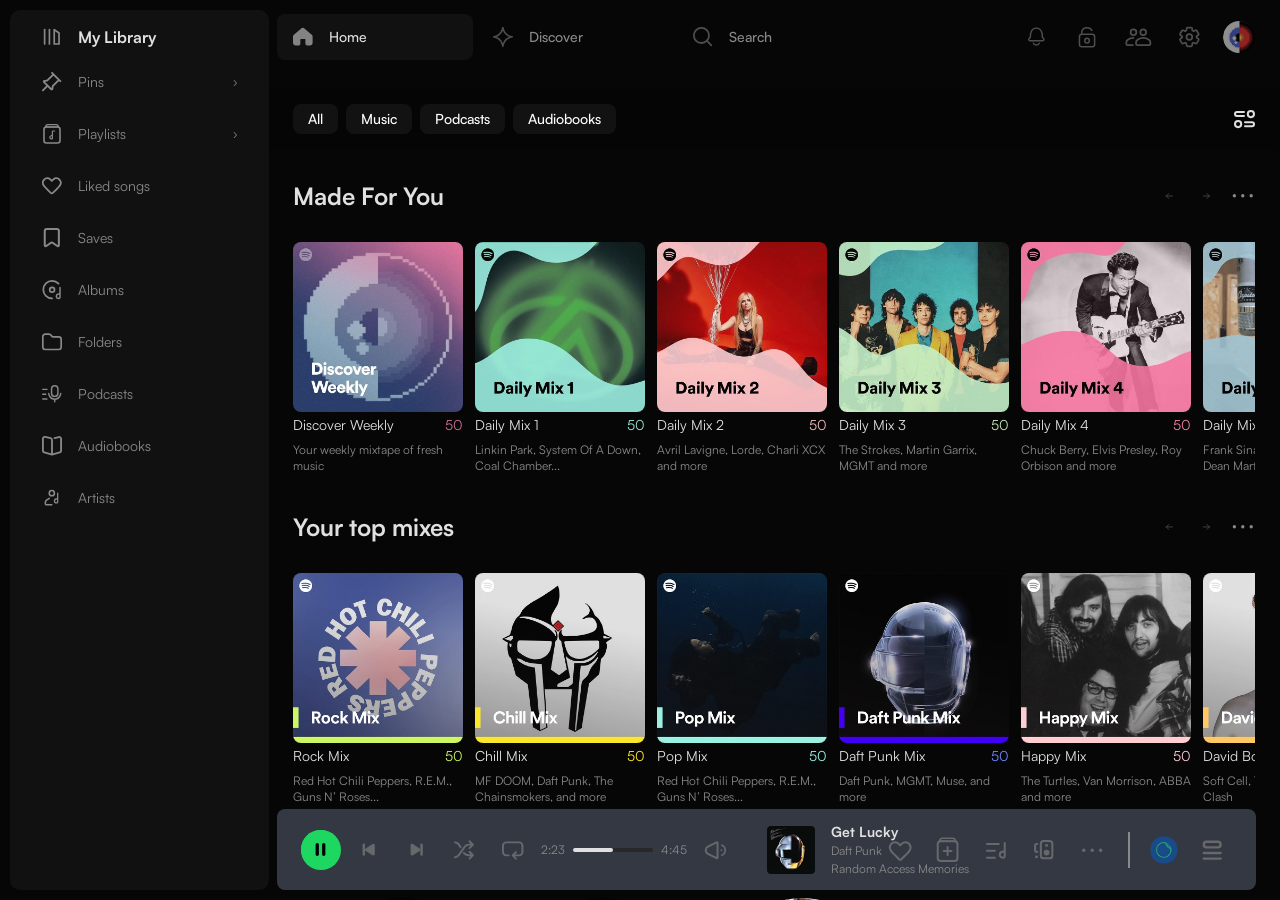
==== commit 95668f3c: "fix: fix responsive conflict" ====
--- a/index.html
+++ b/index.html
@@ -1,995 +1,1149 @@
-<!doctype html>
+<!DOCTYPE html>
 <html lang="en">
-  <head>
-    <meta charset="UTF-8" />
-    <meta name="viewport" content="width=device-width, initial-scale=1.0" />
-    <title>Spotify</title>
-    <link rel="stylesheet" href="css/main.css" />
-  </head>
-  <body>
-    <!-- App Wrapper -->
-    <div class="app-wrapper">
-      <!-- Sidebar -->
-      <aside class="sidebar">
-        <div class="sidebar-header">
-          <a href="html/library.html" class="sidebar-header__left">
-            <img
-              src="assets/icons/mylibrary.svg"
-              alt=""
-              class="sidebar-header__icon"
-            />
-            <span class="sidebar-title">My Library</span>
+<head>
+  <meta charset="UTF-8">
+  <meta name="viewport" content="width=device-width, initial-scale=1.0">
+  <title>Spotify</title>
+  <link rel="stylesheet" href="css/main.css">
+</head>
+<body>
+
+  <input type="checkbox" id="player-popup" class="player-popup__input">
+
+  <!-- App Wrapper -->
+  <div class="app-wrapper">
+    <input type="checkbox" id="friends-toggle-input" class="hidden-checkbox">
+
+    <!-- Sidebar -->
+    <aside class="sidebar">
+      <div class="sidebar-header">
+        <a href="html/library.html" class="sidebar-header__left">
+          <img src="assets/icons/mylibrary.svg" alt="" class="sidebar-header__icon">
+          <span class="sidebar-title">My Library</span>
+        </a>
+        <div class="sidebar-header__actions">
+          <button class="sidebar-header__btn" aria-label="More">···</button>
+          <button class="sidebar-header__btn" aria-label="Add">+</button>
+        </div>
+      </div>
+      <nav class="sidebar-nav">
+        <ul class="sidebar-list">
+          <li class="sidebar-item">
+            <a href="#" class="sidebar-link">
+              <img src="assets/icons/pins.svg" alt="" class="sidebar-link__icon">
+              <span class="sidebar-link__text">Pins</span>
+              <span class="sidebar-link__arrow">›</span>
+            </a>
+          </li>
+          <li class="sidebar-item">
+            <details class="sidebar-dropdown">
+              <summary class="sidebar-link">
+                <img src="assets/icons/playlists.svg" alt="" class="sidebar-link__icon">
+                <span class="sidebar-link__text">Playlists</span>
+                <span class="sidebar-link__arrow">›</span>
+              </summary>
+              <ul class="sidebar-sublist">
+                <li class="sidebar-subitem">
+                  <a href="#" class="sidebar-sublink">
+                    <img src="assets/icons/playlists.svg" alt="" class="sidebar-link__icon">
+                    <span>Chill stuff</span>
+                  </a>
+                </li>
+                <li class="sidebar-subitem">
+                  <a href="#" class="sidebar-sublink">
+                    <img src="assets/icons/playlists.svg" alt="" class="sidebar-link__icon">
+                    <span>Rock n Roll</span>
+                  </a>
+                </li>
+                <li class="sidebar-subitem">
+                  <a href="#" class="sidebar-sublink">
+                    <img src="assets/icons/playlists.svg" alt="" class="sidebar-link__icon">
+                    <span>The Jux Box</span>
+                  </a>
+                </li>
+                <li class="sidebar-subitem">
+                  <a href="#" class="sidebar-sublink">
+                    <img src="assets/icons/playlists.svg" alt="" class="sidebar-link__icon">
+                    <span>Selected Linkin Park</span>
+                  </a>
+                </li>
+                <li class="sidebar-subitem">
+                  <a href="#" class="sidebar-sublink">
+                    <img src="assets/icons/playlists.svg" alt="" class="sidebar-link__icon">
+                    <span>Vibe</span>
+                  </a>
+                </li>
+              </ul>
+            </details>
+          </li>
+          <li class="sidebar-item">
+            <a href="html/liked.songs.html" class="sidebar-link">
+              <img src="assets/icons/likedsongs.svg" alt="" class="sidebar-link__icon">
+              <span class="sidebar-link__text">Liked songs</span>
+            </a>
+          </li>
+          <li class="sidebar-item">
+            <a href="#" class="sidebar-link">
+              <img src="assets/icons/saves.svg" alt="" class="sidebar-link__icon">
+              <span class="sidebar-link__text">Saves</span>
+            </a>
+          </li>
+          <li class="sidebar-item">
+            <a href="#" class="sidebar-link">
+              <img src="assets/icons/albums.svg" alt="" class="sidebar-link__icon">
+              <span class="sidebar-link__text">Albums</span>
+            </a>
+          </li>
+          <li class="sidebar-item">
+            <a href="#" class="sidebar-link">
+              <img src="assets/icons/folders.svg" alt="" class="sidebar-link__icon">
+              <span class="sidebar-link__text">Folders</span>
+            </a>
+          </li>
+          <li class="sidebar-item">
+            <a href="#" class="sidebar-link">
+              <img src="assets/icons/podcasts.svg" alt="" class="sidebar-link__icon">
+              <span class="sidebar-link__text">Podcasts</span>
+            </a>
+          </li>
+          <li class="sidebar-item">
+            <a href="#" class="sidebar-link">
+              <img src="assets/icons/audiobooks.svg" alt="" class="sidebar-link__icon">
+              <span class="sidebar-link__text">Audiobooks</span>
+            </a>
+          </li>
+          <li class="sidebar-item">
+            <a href="#" class="sidebar-link">
+              <img src="assets/icons/artists.svg" alt="" class="sidebar-link__icon">
+              <span class="sidebar-link__text">Artists</span>
+            </a>
+          </li>
+        </ul>
+      </nav>
+    </aside>
+
+    <!-- Main Area -->
+    <div class="main-area">
+
+      <!-- Top Header -->
+      <header class="top-header">
+        <nav class="header-nav">
+          <a href="index.html" class="header-nav__link header-nav__link--active">
+            <img src="assets/icons/home-active.svg" alt="" class="header-nav__icon">
+            <span class="header-nav__text">Home</span>
           </a>
-          <div class="sidebar-header__actions">
-            <button class="sidebar-header__btn" aria-label="More">···</button>
-            <button class="sidebar-header__btn" aria-label="Add">+</button>
-          </div>
+          <a href="discover.html" class="header-nav__link">
+            <img src="assets/icons/discover.svg" alt="" class="header-nav__icon">
+            <span class="header-nav__text">Discover</span>
+          </a>
+          <a href="html/search.html" class="header-nav__link">
+            <img src="assets/icons/search.svg" alt="" class="header-nav__icon">
+            <span class="header-nav__text">Search</span>
+          </a>
+        </nav>
+        <div class="header-actions">
+          <button class="header-actions__btn" aria-label="Notifications">
+            <img src="assets/icons/notification.svg" alt="">
+          </button>
+          <button class="header-actions__btn header-actions__btn--lock" aria-label="Lock">
+            <img src="assets/icons/lock.svg" alt="">
+          </button>
+          <label for="friends-toggle-input" class="header-actions__btn" aria-label="Friends">
+            <img src="assets/icons/friends.svg" alt="">
+          </label>
+          <button class="header-actions__btn" aria-label="Settings">
+            <img src="assets/icons/settings.svg" alt="">
+          </button>
+          <button class="header-actions__btn header-actions__btn--avatar" aria-label="Profile">
+            <img src="assets/icons/avatar.png" alt="Profile" class="header-avatar">
+          </button>
         </div>
-        <nav class="sidebar-nav">
-          <ul class="sidebar-list">
-            <li class="sidebar-item">
-              <a href="#" class="sidebar-link">
-                <img
-                  src="assets/icons/pins.svg"
-                  alt=""
-                  class="sidebar-link__icon"
-                />
-                <span class="sidebar-link__text">Pins</span>
-                <span class="sidebar-link__arrow">›</span>
-              </a>
-            </li>
-            <li class="sidebar-item">
-              <details class="sidebar-dropdown">
-                <summary class="sidebar-link">
-                  <img
-                    src="assets/icons/playlists.svg"
-                    alt=""
-                    class="sidebar-link__icon"
-                  />
-                  <span class="sidebar-link__text">Playlists</span>
-                  <span class="sidebar-link__arrow">›</span>
-                </summary>
-                <ul class="sidebar-sublist">
-                  <li class="sidebar-subitem">
-                    <a href="#" class="sidebar-sublink">
-                      <img
-                        src="assets/icons/playlists.svg"
-                        alt=""
-                        class="sidebar-link__icon"
-                      />
-                      <span>Chill stuff</span>
-                    </a>
-                  </li>
-                  <li class="sidebar-subitem">
-                    <a href="#" class="sidebar-sublink">
-                      <img
-                        src="assets/icons/playlists.svg"
-                        alt=""
-                        class="sidebar-link__icon"
-                      />
-                      <span>Rock n Roll</span>
-                    </a>
-                  </li>
-                  <li class="sidebar-subitem">
-                    <a href="#" class="sidebar-sublink">
-                      <img
-                        src="assets/icons/playlists.svg"
-                        alt=""
-                        class="sidebar-link__icon"
-                      />
-                      <span>The Jux Box</span>
-                    </a>
-                  </li>
-                  <li class="sidebar-subitem">
-                    <a href="#" class="sidebar-sublink">
-                      <img
-                        src="assets/icons/playlists.svg"
-                        alt=""
-                        class="sidebar-link__icon"
-                      />
-                      <span>Selected Linkin Park</span>
-                    </a>
-                  </li>
-                  <li class="sidebar-subitem">
-                    <a href="#" class="sidebar-sublink">
-                      <img
-                        src="assets/icons/playlists.svg"
-                        alt=""
-                        class="sidebar-link__icon"
-                      />
-                      <span>Vibe</span>
-                    </a>
-                  </li>
-                </ul>
-              </details>
-            </li>
-            <li class="sidebar-item">
-              <a href="html/liked.songs.html" class="sidebar-link">
-                <img
-                  src="assets/icons/likedsongs.svg"
-                  alt=""
-                  class="sidebar-link__icon"
-                />
-                <span class="sidebar-link__text">Liked songs</span>
-              </a>
-            </li>
-            <li class="sidebar-item">
-              <a href="#" class="sidebar-link">
-                <img
-                  src="assets/icons/saves.svg"
-                  alt=""
-                  class="sidebar-link__icon"
-                />
-                <span class="sidebar-link__text">Saves</span>
-              </a>
-            </li>
-            <li class="sidebar-item">
-              <a href="#" class="sidebar-link">
-                <img
-                  src="assets/icons/albums.svg"
-                  alt=""
-                  class="sidebar-link__icon"
-                />
-                <span class="sidebar-link__text">Albums</span>
-              </a>
-            </li>
-            <li class="sidebar-item">
-              <a href="#" class="sidebar-link">
-                <img
-                  src="assets/icons/folders.svg"
-                  alt=""
-                  class="sidebar-link__icon"
-                />
-                <span class="sidebar-link__text">Folders</span>
-              </a>
-            </li>
-            <li class="sidebar-item">
-              <a href="#" class="sidebar-link">
-                <img
-                  src="assets/icons/podcasts.svg"
-                  alt=""
-                  class="sidebar-link__icon"
-                />
-                <span class="sidebar-link__text">Podcasts</span>
-              </a>
-            </li>
-            <li class="sidebar-item">
-              <a href="#" class="sidebar-link">
-                <img
-                  src="assets/icons/audiobooks.svg"
-                  alt=""
-                  class="sidebar-link__icon"
-                />
-                <span class="sidebar-link__text">Audiobooks</span>
-              </a>
-            </li>
-            <li class="sidebar-item">
-              <a href="#" class="sidebar-link">
-                <img
-                  src="assets/icons/artists.svg"
-                  alt=""
-                  class="sidebar-link__icon"
-                />
-                <span class="sidebar-link__text">Artists</span>
-              </a>
-            </li>
-          </ul>
-        </nav>
-      </aside>
-
-      <!-- Main Area -->
-      <div class="main-area">
-        <!-- Top Header -->
-        <header class="top-header">
-          <nav class="header-nav">
-            <a
-              href="index.html"
-              class="header-nav__link header-nav__link--active"
-            >
-              <img
-                src="assets/icons/home-active.svg"
-                alt=""
-                class="header-nav__icon"
-              />
-              <span class="header-nav__text">Home</span>
-            </a>
-            <a href="discover.html" class="header-nav__link">
-              <img
-                src="assets/icons/discover.svg"
-                alt=""
-                class="header-nav__icon"
-              />
-              <span class="header-nav__text">Discover</span>
-            </a>
-            <a href="html/search.html" class="header-nav__link">
-              <img
-                src="assets/icons/search.svg"
-                alt=""
-                class="header-nav__icon"
-              />
-              <span class="header-nav__text">Search</span>
-            </a>
-          </nav>
-          <div class="header-actions">
-            <button class="header-actions__btn" aria-label="Notifications">
-              <img src="assets/icons/notification.svg" alt="" />
-            </button>
-            <button
-              class="header-actions__btn header-actions__btn--lock"
-              aria-label="Lock"
-            >
-              <img src="assets/icons/lock.svg" alt="" />
-            </button>
-            <button class="header-actions__btn" aria-label="Friends">
-              <img src="assets/icons/friends.svg" alt="" />
-            </button>
-            <button class="header-actions__btn" aria-label="Settings">
-              <img src="assets/icons/settings.svg" alt="" />
-            </button>
-            <button
-              class="header-actions__btn header-actions__btn--avatar"
-              aria-label="Profile"
-            >
-              <img
-                src="assets/icons/avatar.png"
-                alt="Profile"
-                class="header-avatar"
-              />
-            </button>
-          </div>
-        </header>
-
-        <!-- Main Content -->
-        <main class="main-content">
-          <!-- Filter Chips -->
-          <div class="filters">
-            <button class="filter-chip filter-chip--active">All</button>
-            <button class="filter-chip">Music</button>
-            <button class="filter-chip">Podcasts</button>
-            <button class="filter-chip">Audiobooks</button>
-          </div>
-
-          <!-- // Made For You Section -->
-          <section class="section-wrapper">
+      </header>
+
+      <!-- Main Content -->
+      <main class="main-content">
+
+        <!-- Filter Chips -->
+        <div class="filters-sticky-header">
+              <div class="filter-chips">
+                  <button class="chip filter-chip--active mobile-hide">All</button>
+                  <button class="chip">Music</button>
+                  <button class="chip">Podcasts</button>
+                  <button class="chip">Audiobooks</button>
+              </div>
+
+          
+         <!-- dropdown -->
+
+              
+                  <div class="feed-settings-wrapper">
+                    <input type="checkbox" id="feed-dropdown-toggle" class="hidden-checkbox">
+                    
+                    <label for="feed-dropdown-toggle" class="feed-settings-btn">
+                        <svg width="21" height="19" viewBox="0 0 21 19" fill="none" xmlns="http://www.w3.org/2000/svg">
+                        <path d="M10 2H3C1.89543 2 1 2.89543 1 4C1 5.10457 1.89543 6 3 6H10" stroke="currentColor" stroke-width="2" stroke-linecap="round"/>
+                        <rect x="13.7692" y="1" width="6.23077" height="6.23077" rx="3.11538" stroke="currentColor" stroke-width="2"/>
+                        <path d="M11 16.231L18 16.231C19.1046 16.231 20 15.3355 20 14.231C20 13.1264 19.1046 12.231 18 12.231L11 12.231" stroke="currentColor" stroke-width="2" stroke-linecap="round"/>
+                        <rect x="7.23077" y="17.231" width="6.23077" height="6.23077" rx="3.11538" transform="rotate(-180 7.23077 17.231)" stroke="currentColor" stroke-width="2"/>
+                        </svg>
+
+                    </label>
+
+                    <div class="feed-dropdown-menu">
+                        <div class="menu-header">Customize feed</div>
+                        
+                        <div class="menu-action">
+                            <span class="plus">+</span> Select from Library
+                        </div>
+
+                        <ul class="menu-list">
+                            
+                            <li class="menu-item">
+                                <div class="item-left">
+                                    <label class="icon-toggle pin-toggle">
+                                        <input type="checkbox" class="hidden-checkbox" checked>
+                                        
+                                       <label class="icon-toggle pin-toggle">
+                                          <input type="checkbox" class="hidden-checkbox" checked>
+                                          <svg class="inline-svg pin-svg" width="22" height="22" viewBox="0 0 22 22" fill="none" xmlns="http://www.w3.org/2000/svg">
+                                              <path d="M12.6064 2.51756L11.0885 0.99972M12.6064 2.51756L5.90599 9.21795C5.78288 9.34105 5.62208 9.41937 5.44925 9.44038L2.69595 9.77507C2.05135 9.85343 1.78005 10.6398 2.23921 11.099L6.16776 15.0275M12.6064 2.51756L18.6777 8.58889M20.1956 10.1067L18.6777 8.58889M18.6777 8.58889L11.9773 15.2893C11.8542 15.4124 11.7759 15.5732 11.7549 15.746L11.4202 18.4993C11.3418 19.1439 10.5555 19.4152 10.0963 18.9561L6.16776 15.0275M6.16776 15.0275L0.999964 20.1953" stroke="currentColor" stroke-width="2" stroke-linecap="round" stroke-linejoin="round"/>
+                                          </svg>
+                                      </label>
+
+                                    </label>
+                                    <span class="item-name">New Releases</span>
+                                </div>
+
+                                <div class="item-right">
+                                    <span class="drag-dots">:::</span>
+                                    <label class="icon-toggle eye-toggle">
+                                        <input type="checkbox" class="hidden-checkbox">
+                                        <img  class="inline-svg eye-open"  src="assets/icons/openeye.svg" alt="">
+                                        <img class="inline-svg eye-closed" src="assets/icons/clodeseye.svg" alt="">
+                                    </label>
+                                </div>
+                            </li>
+
+                              <li class="menu-item">
+                                <div class="item-left">
+                                    <label class="icon-toggle pin-toggle">
+                                        <input type="checkbox" class="hidden-checkbox" checked>
+                                        
+                                       <label class="icon-toggle pin-toggle">
+                                          <input type="checkbox" class="hidden-checkbox" checked>
+                                          <svg class="inline-svg pin-svg" width="22" height="22" viewBox="0 0 22 22" fill="none" xmlns="http://www.w3.org/2000/svg">
+                                              <path d="M12.6064 2.51756L11.0885 0.99972M12.6064 2.51756L5.90599 9.21795C5.78288 9.34105 5.62208 9.41937 5.44925 9.44038L2.69595 9.77507C2.05135 9.85343 1.78005 10.6398 2.23921 11.099L6.16776 15.0275M12.6064 2.51756L18.6777 8.58889M20.1956 10.1067L18.6777 8.58889M18.6777 8.58889L11.9773 15.2893C11.8542 15.4124 11.7759 15.5732 11.7549 15.746L11.4202 18.4993C11.3418 19.1439 10.5555 19.4152 10.0963 18.9561L6.16776 15.0275M6.16776 15.0275L0.999964 20.1953" stroke="currentColor" stroke-width="2" stroke-linecap="round" stroke-linejoin="round"/>
+                                          </svg>
+                                      </label>
+
+                                    </label>
+                                    <span class="item-name">New Releases</span>
+                                </div>
+
+                                <div class="item-right">
+                                    <span class="drag-dots">:::</span>
+                                    <label class="icon-toggle eye-toggle">
+                                        <input type="checkbox" class="hidden-checkbox">
+                                        <img  class="inline-svg eye-open"  src="assets/icons/openeye.svg" alt="">
+                                        <img class="inline-svg eye-closed" src="assets/icons/clodeseye.svg" alt="">
+                                    </label>
+                                </div>
+                            </li>
+
+                              <li class="menu-item">
+                                <div class="item-left">
+                                    <label class="icon-toggle pin-toggle">
+                                        <input type="checkbox" class="hidden-checkbox" checked>
+                                        
+                                       <label class="icon-toggle pin-toggle">
+                                          <input type="checkbox" class="hidden-checkbox" checked>
+                                          <svg class="inline-svg pin-svg" width="22" height="22" viewBox="0 0 22 22" fill="none" xmlns="http://www.w3.org/2000/svg">
+                                              <path d="M12.6064 2.51756L11.0885 0.99972M12.6064 2.51756L5.90599 9.21795C5.78288 9.34105 5.62208 9.41937 5.44925 9.44038L2.69595 9.77507C2.05135 9.85343 1.78005 10.6398 2.23921 11.099L6.16776 15.0275M12.6064 2.51756L18.6777 8.58889M20.1956 10.1067L18.6777 8.58889M18.6777 8.58889L11.9773 15.2893C11.8542 15.4124 11.7759 15.5732 11.7549 15.746L11.4202 18.4993C11.3418 19.1439 10.5555 19.4152 10.0963 18.9561L6.16776 15.0275M6.16776 15.0275L0.999964 20.1953" stroke="currentColor" stroke-width="2" stroke-linecap="round" stroke-linejoin="round"/>
+                                          </svg>
+                                      </label>
+
+                                    </label>
+                                    <span class="item-name">New Releases</span>
+                                </div>
+
+                                <div class="item-right">
+                                    <span class="drag-dots">:::</span>
+                                    <label class="icon-toggle eye-toggle">
+                                        <input type="checkbox" class="hidden-checkbox">
+                                        <img  class="inline-svg eye-open"  src="assets/icons/openeye.svg" alt="">
+                                        <img class="inline-svg eye-closed" src="assets/icons/clodeseye.svg" alt="">
+                                    </label>
+                                </div>
+                            </li>
+
+                              <li class="menu-item">
+                                <div class="item-left">
+                                    <label class="icon-toggle pin-toggle">
+                                        <input type="checkbox" class="hidden-checkbox" checked>
+                                        
+                                       <label class="icon-toggle pin-toggle">
+                                          <input type="checkbox" class="hidden-checkbox" checked>
+                                          <svg class="inline-svg pin-svg" width="22" height="22" viewBox="0 0 22 22" fill="none" xmlns="http://www.w3.org/2000/svg">
+                                              <path d="M12.6064 2.51756L11.0885 0.99972M12.6064 2.51756L5.90599 9.21795C5.78288 9.34105 5.62208 9.41937 5.44925 9.44038L2.69595 9.77507C2.05135 9.85343 1.78005 10.6398 2.23921 11.099L6.16776 15.0275M12.6064 2.51756L18.6777 8.58889M20.1956 10.1067L18.6777 8.58889M18.6777 8.58889L11.9773 15.2893C11.8542 15.4124 11.7759 15.5732 11.7549 15.746L11.4202 18.4993C11.3418 19.1439 10.5555 19.4152 10.0963 18.9561L6.16776 15.0275M6.16776 15.0275L0.999964 20.1953" stroke="currentColor" stroke-width="2" stroke-linecap="round" stroke-linejoin="round"/>
+                                          </svg>
+                                      </label>
+
+                                    </label>
+                                    <span class="item-name">New Releases</span>
+                                </div>
+
+                                <div class="item-right">
+                                    <span class="drag-dots">:::</span>
+                                    <label class="icon-toggle eye-toggle">
+                                        <input type="checkbox" class="hidden-checkbox">
+                                        <img  class="inline-svg eye-open"  src="assets/icons/openeye.svg" alt="">
+                                        <img class="inline-svg eye-closed" src="assets/icons/clodeseye.svg" alt="">
+                                    </label>
+                                </div>
+                            </li>
+
+                              <li class="menu-item">
+                                <div class="item-left">
+                                    <label class="icon-toggle pin-toggle">
+                                        <input type="checkbox" class="hidden-checkbox" checked>
+                                        
+                                       <label class="icon-toggle pin-toggle">
+                                          <input type="checkbox" class="hidden-checkbox" checked>
+                                          <svg class="inline-svg pin-svg" width="22" height="22" viewBox="0 0 22 22" fill="none" xmlns="http://www.w3.org/2000/svg">
+                                              <path d="M12.6064 2.51756L11.0885 0.99972M12.6064 2.51756L5.90599 9.21795C5.78288 9.34105 5.62208 9.41937 5.44925 9.44038L2.69595 9.77507C2.05135 9.85343 1.78005 10.6398 2.23921 11.099L6.16776 15.0275M12.6064 2.51756L18.6777 8.58889M20.1956 10.1067L18.6777 8.58889M18.6777 8.58889L11.9773 15.2893C11.8542 15.4124 11.7759 15.5732 11.7549 15.746L11.4202 18.4993C11.3418 19.1439 10.5555 19.4152 10.0963 18.9561L6.16776 15.0275M6.16776 15.0275L0.999964 20.1953" stroke="currentColor" stroke-width="2" stroke-linecap="round" stroke-linejoin="round"/>
+                                          </svg>
+                                      </label>
+
+                                    </label>
+                                    <span class="item-name">New Releases</span>
+                                </div>
+
+                                <div class="item-right">
+                                    <span class="drag-dots">:::</span>
+                                    <label class="icon-toggle eye-toggle">
+                                        <input type="checkbox" class="hidden-checkbox">
+                                        <img  class="inline-svg eye-open"  src="assets/icons/openeye.svg" alt="">
+                                        <img class="inline-svg eye-closed" src="assets/icons/clodeseye.svg" alt="">
+                                    </label>
+                                </div>
+                            </li>
+
+                              <li class="menu-item">
+                                <div class="item-left">
+                                    <label class="icon-toggle pin-toggle">
+                                        <input type="checkbox" class="hidden-checkbox" checked>
+                                        
+                                       <label class="icon-toggle pin-toggle">
+                                          <input type="checkbox" class="hidden-checkbox" checked>
+                                          <svg class="inline-svg pin-svg" width="22" height="22" viewBox="0 0 22 22" fill="none" xmlns="http://www.w3.org/2000/svg">
+                                              <path d="M12.6064 2.51756L11.0885 0.99972M12.6064 2.51756L5.90599 9.21795C5.78288 9.34105 5.62208 9.41937 5.44925 9.44038L2.69595 9.77507C2.05135 9.85343 1.78005 10.6398 2.23921 11.099L6.16776 15.0275M12.6064 2.51756L18.6777 8.58889M20.1956 10.1067L18.6777 8.58889M18.6777 8.58889L11.9773 15.2893C11.8542 15.4124 11.7759 15.5732 11.7549 15.746L11.4202 18.4993C11.3418 19.1439 10.5555 19.4152 10.0963 18.9561L6.16776 15.0275M6.16776 15.0275L0.999964 20.1953" stroke="currentColor" stroke-width="2" stroke-linecap="round" stroke-linejoin="round"/>
+                                          </svg>
+                                      </label>
+
+                                    </label>
+                                    <span class="item-name">New Releases</span>
+                                </div>
+
+                                <div class="item-right">
+                                    <span class="drag-dots">:::</span>
+                                    <label class="icon-toggle eye-toggle">
+                                        <input type="checkbox" class="hidden-checkbox">
+                                        <img  class="inline-svg eye-open"  src="assets/icons/openeye.svg" alt="">
+                                        <img class="inline-svg eye-closed" src="assets/icons/clodeseye.svg" alt="">
+                                    </label>
+                                </div>
+                            </li>
+
+                              <li class="menu-item">
+                                <div class="item-left">
+                                    <label class="icon-toggle pin-toggle">
+                                        <input type="checkbox" class="hidden-checkbox" checked>
+                                        
+                                       <label class="icon-toggle pin-toggle">
+                                          <input type="checkbox" class="hidden-checkbox" checked>
+                                          <svg class="inline-svg pin-svg" width="22" height="22" viewBox="0 0 22 22" fill="none" xmlns="http://www.w3.org/2000/svg">
+                                              <path d="M12.6064 2.51756L11.0885 0.99972M12.6064 2.51756L5.90599 9.21795C5.78288 9.34105 5.62208 9.41937 5.44925 9.44038L2.69595 9.77507C2.05135 9.85343 1.78005 10.6398 2.23921 11.099L6.16776 15.0275M12.6064 2.51756L18.6777 8.58889M20.1956 10.1067L18.6777 8.58889M18.6777 8.58889L11.9773 15.2893C11.8542 15.4124 11.7759 15.5732 11.7549 15.746L11.4202 18.4993C11.3418 19.1439 10.5555 19.4152 10.0963 18.9561L6.16776 15.0275M6.16776 15.0275L0.999964 20.1953" stroke="currentColor" stroke-width="2" stroke-linecap="round" stroke-linejoin="round"/>
+                                          </svg>
+                                      </label>
+
+                                    </label>
+                                    <span class="item-name">New Releases</span>
+                                </div>
+
+                                <div class="item-right">
+                                    <span class="drag-dots">:::</span>
+                                    <label class="icon-toggle eye-toggle">
+                                        <input type="checkbox" class="hidden-checkbox">
+                                        <img  class="inline-svg eye-open"  src="assets/icons/openeye.svg" alt="">
+                                        <img class="inline-svg eye-closed" src="assets/icons/clodeseye.svg" alt="">
+                                    </label>
+                                </div>
+                            </li>
+
+                              <li class="menu-item">
+                                <div class="item-left">
+                                    <label class="icon-toggle pin-toggle">
+                                        <input type="checkbox" class="hidden-checkbox" checked>
+                                        
+                                       <label class="icon-toggle pin-toggle">
+                                          <input type="checkbox" class="hidden-checkbox" checked>
+                                          <svg class="inline-svg pin-svg" width="22" height="22" viewBox="0 0 22 22" fill="none" xmlns="http://www.w3.org/2000/svg">
+                                              <path d="M12.6064 2.51756L11.0885 0.99972M12.6064 2.51756L5.90599 9.21795C5.78288 9.34105 5.62208 9.41937 5.44925 9.44038L2.69595 9.77507C2.05135 9.85343 1.78005 10.6398 2.23921 11.099L6.16776 15.0275M12.6064 2.51756L18.6777 8.58889M20.1956 10.1067L18.6777 8.58889M18.6777 8.58889L11.9773 15.2893C11.8542 15.4124 11.7759 15.5732 11.7549 15.746L11.4202 18.4993C11.3418 19.1439 10.5555 19.4152 10.0963 18.9561L6.16776 15.0275M6.16776 15.0275L0.999964 20.1953" stroke="currentColor" stroke-width="2" stroke-linecap="round" stroke-linejoin="round"/>
+                                          </svg>
+                                      </label>
+
+                                    </label>
+                                    <span class="item-name">New Releases</span>
+                                </div>
+
+                                <div class="item-right">
+                                    <span class="drag-dots">:::</span>
+                                    <label class="icon-toggle eye-toggle">
+                                        <input type="checkbox" class="hidden-checkbox">
+                                        <img  class="inline-svg eye-open"  src="assets/icons/openeye.svg" alt="">
+                                        <img class="inline-svg eye-closed" src="assets/icons/clodeseye.svg" alt="">
+                                    </label>
+                                </div>
+                            </li>
+
+                              <li class="menu-item">
+                                <div class="item-left">
+                                    <label class="icon-toggle pin-toggle">
+                                        <input type="checkbox" class="hidden-checkbox" checked>
+                                        
+                                       <label class="icon-toggle pin-toggle">
+                                          <input type="checkbox" class="hidden-checkbox" checked>
+                                          <svg class="inline-svg pin-svg" width="22" height="22" viewBox="0 0 22 22" fill="none" xmlns="http://www.w3.org/2000/svg">
+                                              <path d="M12.6064 2.51756L11.0885 0.99972M12.6064 2.51756L5.90599 9.21795C5.78288 9.34105 5.62208 9.41937 5.44925 9.44038L2.69595 9.77507C2.05135 9.85343 1.78005 10.6398 2.23921 11.099L6.16776 15.0275M12.6064 2.51756L18.6777 8.58889M20.1956 10.1067L18.6777 8.58889M18.6777 8.58889L11.9773 15.2893C11.8542 15.4124 11.7759 15.5732 11.7549 15.746L11.4202 18.4993C11.3418 19.1439 10.5555 19.4152 10.0963 18.9561L6.16776 15.0275M6.16776 15.0275L0.999964 20.1953" stroke="currentColor" stroke-width="2" stroke-linecap="round" stroke-linejoin="round"/>
+                                          </svg>
+                                      </label>
+
+                                    </label>
+                                    <span class="item-name">New Releases</span>
+                                </div>
+
+                                <div class="item-right">
+                                    <span class="drag-dots">:::</span>
+                                    <label class="icon-toggle eye-toggle">
+                                        <input type="checkbox" class="hidden-checkbox">
+                                        <img  class="inline-svg eye-open"  src="assets/icons/openeye.svg" alt="">
+                                        <img class="inline-svg eye-closed" src="assets/icons/clodeseye.svg" alt="">
+                                    </label>
+                                </div>
+                            </li>
+
+                            
+                        </ul>
+
+                        <div class="menu-footer">
+                            <span>Allow Recommendation Rows</span>
+                            <label class="green-switch">
+                                <input type="checkbox" class="hidden-checkbox" checked>
+                                <span class="slider"></span>
+                            </label>
+                        </div>
+                    </div>
+                </div>
+         
+        </div>
+        <!-- dropdown end -->
+
+        <!-- // Made For You Section -->
+       <section class="section-wrapper">
+        <!-- mobile cards -->
+              <div class="mobile-recent-grid">
+                <a href="#" class="recent-grid-item">
+                    <img src="assets/images/get-lucky.png" alt="">
+                    <span class="recent-grid-text">Get Lucky<br><small>Daft Punk</small></span>
+                </a>
+                 <a href="#" class="recent-grid-item">
+                    <img src="assets/images/dailymix2.svg" alt="">
+                    <span class="recent-grid-text">Daily Mix 2</span>
+                </a>
+                <a href="#" class="recent-grid-item">
+                    <img src="assets/images/dailymix1.svg" alt="">
+                    <span class="recent-grid-text">Daily Mix 1</span>
+                </a>
+                <a href="#" class="recent-grid-item">
+                    <img src="assets/images/get-lucky.png" alt="">
+                    <span class="recent-grid-text">Instant Crush<br><small>Daft Punk</small></span>
+                </a>
+                <a href="#" class="recent-grid-item">
+                    <img src="assets/images/get-lucky.png" alt="">
+                    <span class="recent-grid-text">Around the world<br><small>Daft Punk</small></span>
+                </a>
+                <a href="#" class="recent-grid-item">
+                    <img src="assets/images/rockmix.svg" alt="">
+                    <span class="recent-grid-text">Rock Mix</span>
+                </a>
+              </div>
+
+       <div class="section_header">
+                <h3 class="section_title">Made For You</h3>
+                <div class="section_controls">
+                    <button class="arrow" onclick="document.getElementById('made-for-you').scrollBy({left:-600, behavior:'smooth'})">
+                        <svg class="arrow" width="17" height="14" viewBox="0 0 17 14" fill="none" xmlns="http://www.w3.org/2000/svg">
+                            <path d="M15.3224 6.90363L1.01029 6.90363M1.01029 6.90363L6.90353 12.7969M1.01029 6.90363L6.90353 1.01039" stroke="currentColor" stroke-width="2.02054" stroke-linecap="round" stroke-linejoin="round"/>
+                        </svg>
+                    </button>
+                    <button class="arrow" onclick="document.getElementById('made-for-you').scrollBy({left:600, behavior:'smooth'})">
+                        <svg class="arrow" width="17" height="14" viewBox="0 0 17 14" fill="none" xmlns="http://www.w3.org/2000/svg">
+                            <path d="M1.01025 6.90301H15.3224M15.3224 6.90301L9.42917 1.00977M15.3224 6.90301L9.42917 12.7963" stroke="currentColor" stroke-width="2.02054" stroke-linecap="round" stroke-linejoin="round"/>
+                        </svg>
+                    </button>
+                     <img src="assets/icons/threedot.svg" alt="">
+                </div>
+            </div>
+            <div class="cards-wrapper" id="made-for-you">
+                <!-- CARD -->
+                 <div class="card_wrapper">
+                    <div class="second"></div>
+                    <div class="third"></div>
+                    <div class="card_banner">
+                        <img src="assets/images/home/discover.svg" alt="">
+                    </div>
+                    <div class="card_content">
+                        <div class="content_header">
+                            <h4 class="card_title">Discover Weekly</h4>
+                            <h4 class="card_number"  style="color: #CE6E9A;">50</h4>
+                        </div>
+                        <p class="card_text">Your weekly mixtape of fresh music</p>
+                    </div>
+                 </div>
+                 <!--  -->
+                 <div class="card_wrapper">
+                    <div class="second"  style="background-color: rgba(149, 230, 211, 0.3);"></div>
+                    <div class="third"  style="background-color: rgba(149, 230, 211, 0.15);"></div>
+                    <div class="card_banner">
+                        <img src="assets/images/dailymix1.svg" alt="">
+                    </div>
+                    <div class="card_content">
+                        <div class="content_header">
+                            <h4 class="card_title">Daily Mix 1</h4>
+                            <h4 class="card_number"  style="color: #95E6D3;">50</h4>
+                        </div>
+                        <p class="card_text">Linkin Park, System Of A Down, Coal Chamber...</p>
+                    </div>
+                 </div>
+                 <!--  -->
+                 <div class="card_wrapper">
+                    <div class="second" style="background-color: lch(80.29% 23.16 14.84 / 0.3);"></div>
+                    <div class="third" style="background-color: rgba(244, 184, 189, 0.15);"></div>
+                    <div class="card_banner">
+                        <img src="assets/images/dailymix2.svg" alt="">
+                    </div>
+                    <div class="card_content">
+                        <div class="content_header">
+                            <h4 class="card_title">Daily Mix 2</h4>
+                            <h4 class="card_number"  style="color: #F4B8BD;">50</h4>
+                        </div>
+                        <p class="card_text">Avril Lavigne, Lorde, Charli XCX and more</p>
+                    </div>
+                 </div>
+                 <!--  -->
+                 <div class="card_wrapper">
+                    <div class="second"  style="background-color: rgba(195, 231, 183, 0.3);"></div>
+                    <div class="third"  style="background-color: hsla(105, 50%, 81%, 0.15);"></div>
+                    <div class="card_banner">
+                        <img src="assets/images/dailymix3.svg" alt="">
+                    </div>
+                    <div class="card_content">
+                        <div class="content_header">
+                            <h4 class="card_title">Daily Mix 3</h4>
+                            <h4 class="card_number"  style="color: #C3E7B7;">50</h4>
+                        </div>
+                        <p class="card_text">The Strokes, Martin Garrix, MGMT and more</p>
+                    </div>
+                 </div>
+                 <!--  -->
+                 <div class="card_wrapper">
+                    <div class="second"  style="background-color: rgba(243, 127, 166, 0.3);"></div>
+                    <div class="third"  style="background-color: rgba(243, 127, 166, 0.15);"></div>
+                    <div class="card_banner">
+                        <img src="assets/images/dailymix4.svg" alt="">
+                    </div>
+                    <div class="card_content">
+                        <div class="content_header">
+                            <h4 class="card_title">Daily Mix 4</h4>
+                            <h4 class="card_number"  style="color: #F37FA6;">50</h4>
+                        </div>
+                        <p class="card_text">Chuck Berry, Elvis Presley, Roy Orbison and more</p>
+                    </div>
+                 </div>
+                 <!--  -->
+                 <div class="card_wrapper">
+                    <div class="second"  style="background-color: rgba(160, 190, 200, 0.3);"></div>
+                    <div class="third"  style="background-color: rgba(160, 190, 200, 0.15);"></div>
+                    <div class="card_banner">
+                        <img src="assets/images/dailymix6.svg" alt="">
+                    </div>
+                    <div class="card_content">
+                        <div class="content_header">
+                            <h4 class="card_title">Daily Mix 5</h4>
+                            <h4 class="card_number"  style="color: #A0BEC8;">50</h4>
+                        </div>
+                        <p class="card_text">Frank Sinatra, Gerhard Trede, Dean Martin and more</p>
+                    </div>
+                 </div>
+                 <!--  -->
+                 <div class="card_wrapper">
+                    <div class="second" style="background-color: rgba(253, 216, 125, 0.3);"></div>
+                    <div class="third" style="background-color: rgba(253, 216, 125, 0.15);"></div>
+                    <div class="card_banner">
+                        <img src="assets/images/nirvana.svg" alt="">
+                    </div>
+                    <div class="card_content">
+                        <div class="content_header">
+                            <h4 class="card_title">Nirvana Radio</h4>
+                            <h4 class="card_number"  style="color: #FDD87D;">50</h4>
+                        </div>
+                        <p class="card_text">The Strokes, Martin Garrix, MGMT and more</p>
+                    </div>
+                 </div>
+                 <!--  -->
+                 <div class="card_wrapper">
+                    <div class="second" style="background-color: rgba(212, 178, 169, 0.3);"></div>
+                    <div class="third" style="background-color: rgba(212, 178, 169, 0.15);"></div>
+                    <div class="card_banner">
+                        <img src="assets/images/falloutboy.svg" alt="">
+                    </div>
+                    <div class="card_content">
+                        <div class="content_header">
+                            <h4 class="card_title">Fall Out Boy Radio</h4>
+                            <h4 class="card_number"  style="color: #D4B2A9;">50</h4>
+                        </div>
+                        <p class="card_text">With Panic! At The Disco, The All-American Rejects,...</p>
+                    </div>
+                 </div>
+                 <!--  -->
+                 
+            </div>
+            </section>
+            <!-- MFY section end -->
+             <!-- // Your top mixes section -->
+        <section class="section-wrapper">
             <div class="section_header">
-              <h3 class="section_title">Made For You</h3>
-              <div class="section_controls">
-                <button
-                  class="arrow"
-                  onclick="
-                    document
-                      .getElementById('made-for-you')
-                      .scrollBy({ left: -600, behavior: 'smooth' })
-                  "
-                >
-                  <svg
-                    class="arrow"
-                    width="17"
-                    height="14"
-                    viewBox="0 0 17 14"
-                    fill="none"
-                    xmlns="http://www.w3.org/2000/svg"
-                  >
-                    <path
-                      d="M15.3224 6.90363L1.01029 6.90363M1.01029 6.90363L6.90353 12.7969M1.01029 6.90363L6.90353 1.01039"
-                      stroke="currentColor"
-                      stroke-width="2.02054"
-                      stroke-linecap="round"
-                      stroke-linejoin="round"
-                    />
-                  </svg>
-                </button>
-                <button
-                  class="arrow"
-                  onclick="
-                    document
-                      .getElementById('made-for-you')
-                      .scrollBy({ left: 600, behavior: 'smooth' })
-                  "
-                >
-                  <svg
-                    class="arrow"
-                    width="17"
-                    height="14"
-                    viewBox="0 0 17 14"
-                    fill="none"
-                    xmlns="http://www.w3.org/2000/svg"
-                  >
-                    <path
-                      d="M1.01025 6.90301H15.3224M15.3224 6.90301L9.42917 1.00977M15.3224 6.90301L9.42917 12.7963"
-                      stroke="currentColor"
-                      stroke-width="2.02054"
-                      stroke-linecap="round"
-                      stroke-linejoin="round"
-                    />
-                  </svg>
-                </button>
-                <img src="assets/icons/threedot.svg" alt="" />
-              </div>
-            </div>
-            <div class="cards-wrapper" id="made-for-you">
-              <!-- CARD -->
-              <div class="card_wrapper">
-                <div class="second"></div>
-                <div class="third"></div>
-                <div class="card_banner">
-                  <img src="assets/images/home/discover.svg" alt="" />
-                </div>
-                <div class="card_content">
-                  <div class="content_header">
-                    <h4 class="card_title">Discover Weekly</h4>
-                    <h4 class="card_number" style="color: #ce6e9a">50</h4>
-                  </div>
-                  <p class="card_text">Your weekly mixtape of fresh music</p>
-                </div>
-              </div>
-              <!--  -->
-              <div class="card_wrapper">
-                <div class="second"></div>
-                <div class="third"></div>
-                <div class="card_banner">
-                  <img src="assets/images/home/discover.svg" alt="" />
-                </div>
-                <div class="card_content">
-                  <div class="content_header">
-                    <h4 class="card_title">Discover Weekly</h4>
-                    <h4 class="card_number" style="color: #ce6e9a">50</h4>
-                  </div>
-                  <p class="card_text">Your weekly mixtape of fresh music</p>
-                </div>
-              </div>
-              <!--  -->
-              <div class="card_wrapper">
-                <div class="second"></div>
-                <div class="third"></div>
-                <div class="card_banner">
-                  <img src="assets/images/home/discover.svg" alt="" />
-                </div>
-                <div class="card_content">
-                  <div class="content_header">
-                    <h4 class="card_title">Discover Weekly</h4>
-                    <h4 class="card_number" style="color: #ce6e9a">50</h4>
-                  </div>
-                  <p class="card_text">Your weekly mixtape of fresh music</p>
-                </div>
-              </div>
-              <!--  -->
-              <div class="card_wrapper">
-                <div class="second"></div>
-                <div class="third"></div>
-                <div class="card_banner">
-                  <img src="assets/images/home/discover.svg" alt="" />
-                </div>
-                <div class="card_content">
-                  <div class="content_header">
-                    <h4 class="card_title">Discover Weekly</h4>
-                    <h4 class="card_number" style="color: #ce6e9a">50</h4>
-                  </div>
-                  <p class="card_text">Your weekly mixtape of fresh music</p>
-                </div>
-              </div>
-              <!--  -->
-              <div class="card_wrapper">
-                <div class="second"></div>
-                <div class="third"></div>
-                <div class="card_banner">
-                  <img src="assets/images/home/discover.svg" alt="" />
-                </div>
-                <div class="card_content">
-                  <div class="content_header">
-                    <h4 class="card_title">Discover Weekly</h4>
-                    <h4 class="card_number" style="color: #ce6e9a">50</h4>
-                  </div>
-                  <p class="card_text">Your weekly mixtape of fresh music</p>
-                </div>
-              </div>
-              <!--  -->
-              <div class="card_wrapper">
-                <div class="second"></div>
-                <div class="third"></div>
-                <div class="card_banner">
-                  <img src="assets/images/home/discover.svg" alt="" />
-                </div>
-                <div class="card_content">
-                  <div class="content_header">
-                    <h4 class="card_title">Discover Weekly</h4>
-                    <h4 class="card_number" style="color: #ce6e9a">50</h4>
-                  </div>
-                  <p class="card_text">Your weekly mixtape of fresh music</p>
-                </div>
-              </div>
-              <!--  -->
-              <div class="card_wrapper">
-                <div class="second"></div>
-                <div class="third"></div>
-                <div class="card_banner">
-                  <img src="assets/images/home/discover.svg" alt="" />
-                </div>
-                <div class="card_content">
-                  <div class="content_header">
-                    <h4 class="card_title">Discover Weekly</h4>
-                    <h4 class="card_number" style="color: #ce6e9a">50</h4>
-                  </div>
-                  <p class="card_text">Your weekly mixtape of fresh music</p>
-                </div>
-              </div>
-              <!--  -->
-              <div class="card_wrapper">
-                <div class="second"></div>
-                <div class="third"></div>
-                <div class="card_banner">
-                  <img src="assets/images/home/discover.svg" alt="" />
-                </div>
-                <div class="card_content">
-                  <div class="content_header">
-                    <h4 class="card_title">Discover Weekly</h4>
-                    <h4 class="card_number" style="color: #ce6e9a">50</h4>
-                  </div>
-                  <p class="card_text">Your weekly mixtape of fresh music</p>
-                </div>
-              </div>
-              <!--  -->
-              <div class="card_wrapper">
-                <div class="second"></div>
-                <div class="third"></div>
-                <div class="card_banner">
-                  <img src="assets/images/home/discover.svg" alt="" />
-                </div>
-                <div class="card_content">
-                  <div class="content_header">
-                    <h4 class="card_title">Discover Weekly</h4>
-                    <h4 class="card_number" style="color: #ce6e9a">50</h4>
-                  </div>
-                  <p class="card_text">Your weekly mixtape of fresh music</p>
-                </div>
-              </div>
-              <!--  -->
-              <div class="card_wrapper">
-                <div class="second"></div>
-                <div class="third"></div>
-                <div class="card_banner">
-                  <img src="assets/images/home/discover.svg" alt="" />
-                </div>
-                <div class="card_content">
-                  <div class="content_header">
-                    <h4 class="card_title">Discover Weekly</h4>
-                    <h4 class="card_number" style="color: #ce6e9a">50</h4>
-                  </div>
-                  <p class="card_text">Your weekly mixtape of fresh music</p>
-                </div>
-              </div>
-              <!--  -->
-              <div class="card_wrapper">
-                <div class="second"></div>
-                <div class="third"></div>
-                <div class="card_banner">
-                  <img src="assets/images/home/discover.svg" alt="" />
-                </div>
-                <div class="card_content">
-                  <div class="content_header">
-                    <h4 class="card_title">Discover Weekly</h4>
-                    <h4 class="card_number" style="color: #ce6e9a">50</h4>
-                  </div>
-                  <p class="card_text">Your weekly mixtape of fresh music</p>
-                </div>
-              </div>
-              <!--  -->
-              <div class="card_wrapper">
-                <div class="second"></div>
-                <div class="third"></div>
-                <div class="card_banner">
-                  <img src="assets/images/home/discover.svg" alt="" />
-                </div>
-                <div class="card_content">
-                  <div class="content_header">
-                    <h4 class="card_title">Discover Weekly</h4>
-                    <h4 class="card_number" style="color: #ce6e9a">50</h4>
-                  </div>
-                  <p class="card_text">Your weekly mixtape of fresh music</p>
-                </div>
-              </div>
-              <!--  -->
-            </div>
-          </section>
-          <!-- MFY section end -->
-          <!-- // Your top mixes section -->
-          <section class="section-wrapper">
-            <div class="section_header">
-              <h3 class="section_title">Your top mixes</h3>
-              <div class="section_controls">
-                <button
-                  class="arrow"
-                  onclick="
-                    document
-                      .getElementById('your-top-mixes')
-                      .scrollBy({ left: -600, behavior: 'smooth' })
-                  "
-                >
-                  <svg
-                    class="arrow"
-                    width="17"
-                    height="14"
-                    viewBox="0 0 17 14"
-                    fill="none"
-                    xmlns="http://www.w3.org/2000/svg"
-                  >
-                    <path
-                      d="M15.3224 6.90363L1.01029 6.90363M1.01029 6.90363L6.90353 12.7969M1.01029 6.90363L6.90353 1.01039"
-                      stroke="currentColor"
-                      stroke-width="2.02054"
-                      stroke-linecap="round"
-                      stroke-linejoin="round"
-                    />
-                  </svg>
-                </button>
-                <button
-                  class="arrow"
-                  onclick="
-                    document
-                      .getElementById('your-top-mixes')
-                      .scrollBy({ left: 600, behavior: 'smooth' })
-                  "
-                >
-                  <svg
-                    class="arrow"
-                    width="17"
-                    height="14"
-                    viewBox="0 0 17 14"
-                    fill="none"
-                    xmlns="http://www.w3.org/2000/svg"
-                  >
-                    <path
-                      d="M1.01025 6.90301H15.3224M15.3224 6.90301L9.42917 1.00977M15.3224 6.90301L9.42917 12.7963"
-                      stroke="currentColor"
-                      stroke-width="2.02054"
-                      stroke-linecap="round"
-                      stroke-linejoin="round"
-                    />
-                  </svg>
-                </button>
-                <img src="assets/icons/threedot.svg" alt="" />
-              </div>
+                <h3 class="section_title">Your top mixes</h3>
+                <div class="section_controls">
+                    <button class="arrow" onclick="document.getElementById('your-top-mixes').scrollBy({left:-600, behavior:'smooth'})">
+                        <svg class="arrow" width="17" height="14" viewBox="0 0 17 14" fill="none" xmlns="http://www.w3.org/2000/svg">
+                            <path d="M15.3224 6.90363L1.01029 6.90363M1.01029 6.90363L6.90353 12.7969M1.01029 6.90363L6.90353 1.01039" stroke="currentColor" stroke-width="2.02054" stroke-linecap="round" stroke-linejoin="round"/>
+                        </svg>
+                    </button>
+                    <button class="arrow" onclick="document.getElementById('your-top-mixes').scrollBy({left:600, behavior:'smooth'})">
+                        <svg class="arrow" width="17" height="14" viewBox="0 0 17 14" fill="none" xmlns="http://www.w3.org/2000/svg">
+                            <path d="M1.01025 6.90301H15.3224M15.3224 6.90301L9.42917 1.00977M15.3224 6.90301L9.42917 12.7963" stroke="currentColor" stroke-width="2.02054" stroke-linecap="round" stroke-linejoin="round"/>
+                        </svg>
+                    </button>
+                     <img src="assets/icons/threedot.svg" alt="">
+                </div>
             </div>
             <div class="cards-wrapper" id="your-top-mixes">
-              <!-- CARD -->
-              <div class="card_wrapper">
-                <div class="second"></div>
-                <div class="third"></div>
-                <div class="card_banner">
-                  <img src="assets/images/home/discover.svg" alt="" />
-                </div>
-                <div class="card_content">
-                  <div class="content_header">
-                    <h4 class="card_title">Discover Weekly</h4>
-                    <h4 class="card_number" style="color: #ce6e9a">50</h4>
-                  </div>
-                  <p class="card_text">Your weekly mixtape of fresh music</p>
-                </div>
-              </div>
-              <!--  -->
-              <div class="card_wrapper">
-                <div class="second"></div>
-                <div class="third"></div>
-                <div class="card_banner">
-                  <img src="assets/images/home/discover.svg" alt="" />
-                </div>
-                <div class="card_content">
-                  <div class="content_header">
-                    <h4 class="card_title">Discover Weekly</h4>
-                    <h4 class="card_number" style="color: #ce6e9a">50</h4>
-                  </div>
-                  <p class="card_text">Your weekly mixtape of fresh music</p>
-                </div>
-              </div>
-              <!--  -->
-              <div class="card_wrapper">
-                <div class="second"></div>
-                <div class="third"></div>
-                <div class="card_banner">
-                  <img src="assets/images/home/discover.svg" alt="" />
-                </div>
-                <div class="card_content">
-                  <div class="content_header">
-                    <h4 class="card_title">Discover Weekly</h4>
-                    <h4 class="card_number" style="color: #ce6e9a">50</h4>
-                  </div>
-                  <p class="card_text">Your weekly mixtape of fresh music</p>
-                </div>
-              </div>
-              <!--  -->
-              <div class="card_wrapper">
-                <div class="second"></div>
-                <div class="third"></div>
-                <div class="card_banner">
-                  <img src="assets/images/home/discover.svg" alt="" />
-                </div>
-                <div class="card_content">
-                  <div class="content_header">
-                    <h4 class="card_title">Discover Weekly</h4>
-                    <h4 class="card_number" style="color: #ce6e9a">50</h4>
-                  </div>
-                  <p class="card_text">Your weekly mixtape of fresh music</p>
-                </div>
-              </div>
-              <!--  -->
-              <div class="card_wrapper">
-                <div class="second"></div>
-                <div class="third"></div>
-                <div class="card_banner">
-                  <img src="assets/images/home/discover.svg" alt="" />
-                </div>
-                <div class="card_content">
-                  <div class="content_header">
-                    <h4 class="card_title">Discover Weekly</h4>
-                    <h4 class="card_number" style="color: #ce6e9a">50</h4>
-                  </div>
-                  <p class="card_text">Your weekly mixtape of fresh music</p>
-                </div>
-              </div>
-              <!--  -->
-              <div class="card_wrapper">
-                <div class="second"></div>
-                <div class="third"></div>
-                <div class="card_banner">
-                  <img src="assets/images/home/discover.svg" alt="" />
-                </div>
-                <div class="card_content">
-                  <div class="content_header">
-                    <h4 class="card_title">Discover Weekly</h4>
-                    <h4 class="card_number" style="color: #ce6e9a">50</h4>
-                  </div>
-                  <p class="card_text">Your weekly mixtape of fresh music</p>
-                </div>
-              </div>
-              <!--  -->
-              <div class="card_wrapper">
-                <div class="second"></div>
-                <div class="third"></div>
-                <div class="card_banner">
-                  <img src="assets/images/home/discover.svg" alt="" />
-                </div>
-                <div class="card_content">
-                  <div class="content_header">
-                    <h4 class="card_title">Discover Weekly</h4>
-                    <h4 class="card_number" style="color: #ce6e9a">50</h4>
-                  </div>
-                  <p class="card_text">Your weekly mixtape of fresh music</p>
-                </div>
-              </div>
-              <!--  -->
-              <div class="card_wrapper">
-                <div class="second"></div>
-                <div class="third"></div>
-                <div class="card_banner">
-                  <img src="assets/images/home/discover.svg" alt="" />
-                </div>
-                <div class="card_content">
-                  <div class="content_header">
-                    <h4 class="card_title">Discover Weekly</h4>
-                    <h4 class="card_number" style="color: #ce6e9a">50</h4>
-                  </div>
-                  <p class="card_text">Your weekly mixtape of fresh music</p>
-                </div>
-              </div>
-              <!--  -->
-            </div>
-          </section>
-          <!-- YTM section end -->
-
-          <!-- // your favorite artists section -->
-          <section class="section-wrapper">
-            <div class="section_header">
-              <h3 class="section_title">Your favourite artists</h3>
-              <div class="section_controls">
-                <button
-                  class="arrow"
-                  onclick="
-                    document
-                      .getElementById('favourite-artists')
-                      .scrollBy({ left: -600, behavior: 'smooth' })
-                  "
-                >
-                  <svg
-                    class="arrow"
-                    width="17"
-                    height="14"
-                    viewBox="0 0 17 14"
-                    fill="none"
-                    xmlns="http://www.w3.org/2000/svg"
-                  >
-                    <path
-                      d="M15.3224 6.90363L1.01029 6.90363M1.01029 6.90363L6.90353 12.7969M1.01029 6.90363L6.90353 1.01039"
-                      stroke="currentColor"
-                      stroke-width="2.02054"
-                      stroke-linecap="round"
-                      stroke-linejoin="round"
-                    />
-                  </svg>
-                </button>
-                <button
-                  class="arrow"
-                  onclick="
-                    document
-                      .getElementById('favourite-artists')
-                      .scrollBy({ left: 600, behavior: 'smooth' })
-                  "
-                >
-                  <svg
-                    class="arrow"
-                    width="17"
-                    height="14"
-                    viewBox="0 0 17 14"
-                    fill="none"
-                    xmlns="http://www.w3.org/2000/svg"
-                  >
-                    <path
-                      d="M1.01025 6.90301H15.3224M15.3224 6.90301L9.42917 1.00977M15.3224 6.90301L9.42917 12.7963"
-                      stroke="currentColor"
-                      stroke-width="2.02054"
-                      stroke-linecap="round"
-                      stroke-linejoin="round"
-                    />
-                  </svg>
-                </button>
-                <img src="assets/icons/threedot.svg" alt="" />
-              </div>
+                <!-- CARD -->
+                 <div class="card_wrapper">
+                    <div class="second"  style="background-color: rgba(204, 246, 101, 0.3);"></div>
+                    <div class="third"  style="background-color: rgba(204, 246, 101, 0.15);"></div>
+                    <div class="card_banner">
+                        <img src="assets/images/rockmix.svg" alt="">
+                    </div>
+                    <div class="card_content">
+                        <div class="content_header">
+                            <h4 class="card_title">Rock Mix</h4>
+                            <h4 class="card_number"  style="color: #CCF665;">50</h4>
+                        </div>
+                        <p class="card_text">Red Hot Chili Peppers, R.E.M., Guns N’ Roses...</p>
+                    </div>
+                 </div>
+                 <!--  -->
+                 <div class="card_wrapper">
+                    <div class="second"  style="background-color: rgba(249, 231, 44, 0.3);"></div>
+                    <div class="third"  style="background-color: rgba(249, 231, 44, 0.15);"></div>
+                    <div class="card_banner">
+                        <img src="assets/images/chillmix.svg" alt="">
+                    </div>
+                    <div class="card_content">
+                        <div class="content_header">
+                            <h4 class="card_title">Chill Mix</h4>
+                            <h4 class="card_number"  style="color: #F9E72C;">50</h4>
+                        </div>
+                        <p class="card_text">MF DOOM, Daft Punk, The Chainsmokers, and more</p>
+                    </div>
+                 </div>
+                 <!--  -->
+                 <div class="card_wrapper">
+                    <div class="second"  style="background-color: rgba(155, 240, 226, 0.3);"></div>
+                    <div class="third"  style="background-color: rgba(155, 240, 226, 0.15);"></div>
+                    <div class="card_banner">
+                        <img src="assets/images/popmix.svg" alt="">
+                    </div>
+                    <div class="card_content">
+                        <div class="content_header">
+                            <h4 class="card_title">Pop Mix</h4>
+                            <h4 class="card_number"  style="color: #9BF0E2;">50</h4>
+                        </div>
+                        <p class="card_text">Red Hot Chili Peppers, R.E.M., Guns N’ Roses...</p>
+                    </div>
+                 </div>
+                 <!--  -->
+                 <div class="card_wrapper">
+                    <div class="second"  style="background-color: rgba(111, 134, 255, 0.3);"></div>
+                    <div class="third"  style="background-color: rgba(111, 134, 255, 0.15);"></div>
+                    <div class="card_banner">
+                        <img src="assets/images/daftpunkmix.svg" alt="">
+                    </div>
+                    <div class="card_content">
+                        <div class="content_header">
+                            <h4 class="card_title">Daft Punk Mix</h4>
+                            <h4 class="card_number"  style="color: #6F86FF;">50</h4>
+                        </div>
+                        <p class="card_text">Daft Punk, MGMT, Muse, and more</p>
+                    </div>
+                 </div>
+                 <!--  -->
+                 <div class="card_wrapper">
+                    <div class="second"  style="background-color: rgba(255, 203, 212, 0.3);"></div>
+                    <div class="third"  style="background-color: rgba(255, 203, 212, 0.15);"></div>
+                    <div class="card_banner">
+                        <img src="assets/images/happymix.svg" alt="">
+                    </div>
+                    <div class="card_content">
+                        <div class="content_header">
+                            <h4 class="card_title">Happy Mix</h4>
+                            <h4 class="card_number"  style="color: #FFCBD4;">50</h4>
+                        </div>
+                        <p class="card_text">The Turtles, Van Morrison, ABBA and more</p>
+                    </div>
+                 </div>
+                 <!--  -->
+                 <div class="card_wrapper">
+                    <div class="second"  style="background-color: rgba(255, 198, 104, 0.3);"></div>
+                    <div class="third"  style="background-color: rgb(255, 198, 104, 0.15);"></div>
+                    <div class="card_banner">
+                        <img src="assets/images/davidbowiemix.svg" alt="">
+                    </div>
+                    <div class="card_content">
+                        <div class="content_header">
+                            <h4 class="card_title">David Bowie Mix</h4>
+                            <h4 class="card_number"  style="color: #FFC668;">50</h4>
+                        </div>
+                        <p class="card_text">Soft Cell, The Who and The Clash</p>
+                    </div>
+                 </div>
+                 <!--  -->
+                 <div class="card_wrapper">
+                    <div class="second"  style="background-color: rgba(39, 133, 107, 0.3);"></div>
+                    <div class="third"  style="background-color: rgb(39, 133, 107, 0.15);"></div>
+                    <div class="card_banner">
+                        <img src="assets/images/upbeatmix.svg" alt="">
+                    </div>
+                    <div class="card_content">
+                        <div class="content_header">
+                            <h4 class="card_title">Upbeat Mix</h4>
+                            <h4 class="card_number"  style="color: #27856B;">50</h4>
+                        </div>
+                        <p class="card_text">Kylie Minogue, Charli XCX, Cage The Elephant and...</p>
+                    </div>
+                 </div>
+                 <!--  -->
+                 <div class="card_wrapper">
+                    <div class="second"  style="background-color: rgba(221, 19, 139, 0.3);"></div>
+                    <div class="third"  style="background-color: rgba(221, 19, 139, 0.15);"></div>
+                    <div class="card_banner">
+                        <img src="assets/images/60smix.svg" alt="">
+                    </div>
+                    <div class="card_content">
+                        <div class="content_header">
+                            <h4 class="card_title">60s Mix</h4>
+                            <h4 class="card_number"  style="color: #DD138B;">50</h4>
+                        </div>
+                        <p class="card_text">Chuck Berry, Skeeter David, Van Morrison and...</p>
+                    </div>
+                 </div>
+                 <!--  -->
+                </div>
+                </section>
+                <!-- YTM section end -->
+                 
+                <!-- // your favorite artists section -->
+            <section class="section-wrapper">
+                <div class="section_header">
+                <h3 class="section_title">Your favourite artists</h3>
+                <div class="section_controls">
+                    <button class="arrow" onclick="document.getElementById('favourite-artists').scrollBy({left:-600, behavior:'smooth'})">
+                        <svg class="arrow" width="17" height="14" viewBox="0 0 17 14" fill="none" xmlns="http://www.w3.org/2000/svg">
+                            <path d="M15.3224 6.90363L1.01029 6.90363M1.01029 6.90363L6.90353 12.7969M1.01029 6.90363L6.90353 1.01039" stroke="currentColor" stroke-width="2.02054" stroke-linecap="round" stroke-linejoin="round"/>
+                        </svg>
+                    </button>
+                    <button class="arrow" onclick="document.getElementById('favourite-artists').scrollBy({left:600, behavior:'smooth'})">
+                        <svg class="arrow" width="17" height="14" viewBox="0 0 17 14" fill="none" xmlns="http://www.w3.org/2000/svg">
+                            <path d="M1.01025 6.90301H15.3224M15.3224 6.90301L9.42917 1.00977M15.3224 6.90301L9.42917 12.7963" stroke="currentColor" stroke-width="2.02054" stroke-linecap="round" stroke-linejoin="round"/>
+                        </svg>
+                    </button>
+                     <img src="assets/icons/threedot.svg" alt="">
+                </div>
             </div>
             <div class="search_card-wrapper" id="favourite-artists">
-              <!-- CARD TYPE ROUND -->
+            <!-- CARD TYPE ROUND -->
+             <div class="search_card">
+                <img class="search_card-banner" src="assets/images/gnr.svg" alt="">
+                <div class="search_card-title">
+                    <h3 class="artist">Guns N'Roses</h3>
+                </div>
+            </div>
+            <div class="search_card">
+                <img class="search_card-banner" src="../assets/images/daftpunk3.svg" alt="">
+                <div class="search_card-title">
+                    <h3 class="artist">Daft Punk</h3>
+                </div>
+            </div>
+
               <div class="search_card">
-                <img
-                  class="search_card-banner"
-                  src="assets/images/gnr.svg"
-                  alt=""
-                />
+                <img class="search_card-banner" src="../assets/images/davidbowie.svg" alt="">
                 <div class="search_card-title">
-                  <h3 class="artist">Guns N'Roses</h3>
-                </div>
-              </div>
-              <div class="search_card">
-                <img
-                  class="search_card-banner"
-                  src="assets/images/daftpunk3.svg"
-                  alt=""
-                />
-                <div class="search_card-title">
-                  <h3 class="artist">Daft Punk</h3>
-                </div>
-              </div>
-
-              <div class="search_card">
-                <img
-                  class="search_card-banner"
-                  src="assets/images/davidbowie.svg"
-                  alt=""
-                />
-                <div class="search_card-title">
-                  <h3 class="artist">Dawid Bowie</h3>
-                </div>
-              </div>
-            </div>
-          </section>
-          <!-- SECTION END -->
-          <!-- Albums for you section -->
-          <section class="section-wrapper">
-            <div class="section_header">
-              <h3 class="section_title">Your favourite artists</h3>
-              <div class="section_controls">
-                <button
-                  class="arrow"
-                  onclick="
-                    document
-                      .getElementById('for-you')
-                      .scrollBy({ left: -600, behavior: 'smooth' })
-                  "
-                >
-                  <svg
-                    class="arrow"
-                    width="17"
-                    height="14"
-                    viewBox="0 0 17 14"
-                    fill="none"
-                    xmlns="http://www.w3.org/2000/svg"
-                  >
-                    <path
-                      d="M15.3224 6.90363L1.01029 6.90363M1.01029 6.90363L6.90353 12.7969M1.01029 6.90363L6.90353 1.01039"
-                      stroke="currentColor"
-                      stroke-width="2.02054"
-                      stroke-linecap="round"
-                      stroke-linejoin="round"
-                    />
-                  </svg>
-                </button>
-                <button
-                  class="arrow"
-                  onclick="
-                    document
-                      .getElementById('for-you')
-                      .scrollBy({ left: 600, behavior: 'smooth' })
-                  "
-                >
-                  <svg
-                    class="arrow"
-                    width="17"
-                    height="14"
-                    viewBox="0 0 17 14"
-                    fill="none"
-                    xmlns="http://www.w3.org/2000/svg"
-                  >
-                    <path
-                      d="M1.01025 6.90301H15.3224M15.3224 6.90301L9.42917 1.00977M15.3224 6.90301L9.42917 12.7963"
-                      stroke="currentColor"
-                      stroke-width="2.02054"
-                      stroke-linecap="round"
-                      stroke-linejoin="round"
-                    />
-                  </svg>
-                </button>
-                <img src="assets/icons/threedot.svg" alt="" />
-              </div>
+                    <h3 class="artist">Dawid Bowie</h3>
+                </div>
+            </div>
+            
+            </div>
+         </section>
+        <!-- SECTION END -->
+         <!-- Albums for you section -->
+         <section class="section-wrapper">
+                <div class="section_header">
+                <h3 class="section_title">Albums for You</h3>
+                <div class="section_controls">
+                    <button class="arrow" onclick="document.getElementById('for-you').scrollBy({left:-600, behavior:'smooth'})">
+                        <svg class="arrow" width="17" height="14" viewBox="0 0 17 14" fill="none" xmlns="http://www.w3.org/2000/svg">
+                            <path d="M15.3224 6.90363L1.01029 6.90363M1.01029 6.90363L6.90353 12.7969M1.01029 6.90363L6.90353 1.01039" stroke="currentColor" stroke-width="2.02054" stroke-linecap="round" stroke-linejoin="round"/>
+                        </svg>
+                    </button>
+                    <button class="arrow" onclick="document.getElementById('for-you').scrollBy({left:600, behavior:'smooth'})">
+                        <svg class="arrow" width="17" height="14" viewBox="0 0 17 14" fill="none" xmlns="http://www.w3.org/2000/svg">
+                            <path d="M1.01025 6.90301H15.3224M15.3224 6.90301L9.42917 1.00977M15.3224 6.90301L9.42917 12.7963" stroke="currentColor" stroke-width="2.02054" stroke-linecap="round" stroke-linejoin="round"/>
+                        </svg>
+                    </button>
+                     <img src="assets/icons/threedot.svg" alt="">
+                </div>
             </div>
             <div class="search_card-wrapper" id="for-you">
-              <!-- CARD TYPE RECTANGLE-->
+            <!-- CARD TYPE RECTANGLE-->
               <div class="search_card-square">
                 <div class="hover-square"></div>
-                <img
-                  class="search_card-rectangle"
-                  src="assets/images/muse.svg"
-                  alt=""
-                />
+                <img class="search_card-rectangle" src="../assets/images/muse.svg" alt="">
                 <div class="search_card-title-rec">
-                  <h3 class="artist">Black Holes</h3>
-                  <p>Muse</p>
-                </div>
-              </div>
-              <!--  -->
-              <div class="search_card-square">
+                    <h3 class="artist">Black Holes</h3>
+                    <p>Muse</p>
+                </div>
+                </div>
+                <!--  -->
+                <div class="search_card-square">
                 <div class="hover-square"></div>
-                <img
-                  class="search_card-rectangle"
-                  src="assets/images/muse.svg"
-                  alt=""
-                />
+                <img class="search_card-rectangle" src="../assets/images/muse.svg" alt="">
                 <div class="search_card-title-rec">
-                  <h3 class="artist">Black Holes</h3>
-                  <p>Muse</p>
-                </div>
-              </div>
-              <!--  -->
-              <div class="search_card-square">
+                    <h3 class="artist">Black Holes</h3>
+                    <p>Muse</p>
+                </div>
+                </div>
+                <!--  -->
+                <div class="search_card-square">
                 <div class="hover-square"></div>
-                <img
-                  class="search_card-rectangle"
-                  src="assets/images/muse.svg"
-                  alt=""
-                />
+                <img class="search_card-rectangle" src="../assets/images/muse.svg" alt="">
                 <div class="search_card-title-rec">
-                  <h3 class="artist">Black Holes</h3>
-                  <p>Muse</p>
-                </div>
-              </div>
-              <!--  -->
-              <div class="search_card-square">
+                    <h3 class="artist">Black Holes</h3>
+                    <p>Muse</p>
+                </div>
+                </div>
+                <!--  -->
+                <div class="search_card-square">
                 <div class="hover-square"></div>
-                <img
-                  class="search_card-rectangle"
-                  src="assets/images/muse.svg"
-                  alt=""
-                />
+                <img class="search_card-rectangle" src="../assets/images/muse.svg" alt="">
                 <div class="search_card-title-rec">
-                  <h3 class="artist">Black Holes</h3>
-                  <p>Muse</p>
-                </div>
-              </div>
-              <!--  -->
-            </div>
-          </section>
-        </main>
+                    <h3 class="artist">Black Holes</h3>
+                    <p>Muse</p>
+                </div>
+                </div>
+                <!--  -->
+            
+            </div>
+         </section>
+      </main>
+      <!-- FRIENDS ACTIVITY -->
       </div>
-      <!-- /.main-area -->
+      <aside class="friends-sidebar">
+        <div class="friends-sidebar__header">
+            <h4>Friends Activity</h4>
+            <div class="header-actions">
+                <button class="add-friend-btn">
+                  <svg width="24" height="26" viewBox="0 0 24 26" fill="none" xmlns="http://www.w3.org/2000/svg">
+                  <path d="M15.1541 6.73476C15.1541 8.59461 13.6464 10.1023 11.7865 10.1023C9.92666 10.1023 8.41895 8.59461 8.41895 6.73476C8.41895 4.8749 9.92666 3.36719 11.7865 3.36719C13.6464 3.36719 15.1541 4.8749 15.1541 6.73476Z" stroke="currentColor" stroke-width="2.02054"/>
+                  <path d="M8.4189 13.4707L4.86713 15.8386C3.93028 16.4631 3.36755 17.5146 3.36755 18.6405V20.3181C3.36755 21.186 4.07115 21.8896 4.93909 21.8896H17.6797" stroke="currentColor" stroke-width="2.02054" stroke-linecap="round" stroke-linejoin="round"/>
+                  <path d="M15.1542 14.3128H17.6799M20.2055 14.3128H17.6799M17.6799 14.3128V11.7871M17.6799 14.3128V16.8385" stroke="currentColor" stroke-width="2.02054" stroke-linecap="round" stroke-linejoin="round"/>
+                  </svg>
+
+                </button>
+                <label for="friends-toggle-input" class="close-friends-btn">
+                  <svg width="17" height="17" viewBox="0 0 17 17" fill="none" xmlns="http://www.w3.org/2000/svg">
+                  <path d="M13.4701 3.36743L8.41878 8.41878M3.36743 13.4701L8.41878 8.41878M8.41878 8.41878L3.36743 3.36743M8.41878 8.41878L13.4701 13.4701" stroke="currentColor" stroke-width="2.02054" stroke-linecap="round" stroke-linejoin="round"/>
+                  </svg>                
+                </label>
+            </div>
+        </div>
+
+        <div class="friends-list">
+            <div class="friend-item">
+                <div class="friend-avatar">
+                    <img src="assets/images/friend1.svg" alt="">
+                </div>
+                <div class="friend-info">
+                    <div class="friend-name">AverageMusicEnjoyer</div>
+                    <div class="friend-song">
+                        <img class="playing-bars" src="assets/icons/fr.svg" alt="">
+                        Get Lucky • Daft Punk
+                    </div>
+                </div>
+            </div>
+
+             <div class="friend-item">
+                <div class="friend-avatar">
+                    <img src="assets/images/friend2.svg" alt="">
+                </div>
+                <div class="friend-info">
+                    <div class="friend-name">AverageMusicEnjoyer</div>
+                    <div class="friend-song">
+                        <img class="playing-bars" src="assets/icons/fr.svg" alt="">
+                        Get Lucky • Daft Punk
+                    </div>
+                </div>
+            </div>
+
+             <div class="friend-item">
+                <div class="friend-avatar">
+                    <img src="assets/images/friend3.svg" alt="">
+                </div>
+                <div class="friend-info">
+                    <div class="friend-name">AverageMusicEnjoyer</div>
+                    <div class="friend-song">
+                        <img class="playing-bars" src="assets/icons/fr.svg" alt="">
+                        Get Lucky • Daft Punk
+                    </div>
+                </div>
+            </div>
+
+             <div class="friend-item">
+                <div class="friend-avatar">
+                    <img src="assets/images/friend4.svg" alt="">
+                </div>
+                <div class="friend-info">
+                    <div class="friend-name">AverageMusicEnjoyer</div>
+                    <div class="friend-song">
+                        <img class="playing-bars" src="assets/icons/fr.svg" alt="">
+                        Get Lucky • Daft Punk
+                    </div>
+                </div>
+            </div>
+        </div>
+    </aside>
+    <!--  -->
+    </div><!-- /.main-area -->
+
+  </div><!-- /.app-wrapper -->
+
+  <!-- DJ Panel Toggle (checkbox hack) -->
+  <input type="checkbox" id="dj-toggle" class="dj-toggle__input">
+
+  <!-- Bottom Player -->
+  <footer class="player">
+    <!-- CENTER visually: Track Info -->
+    <label for="player-popup" class="player-left">
+      <img src="assets/images/get-lucky.png" alt="Get Lucky" class="player-cover">
+      <div class="player-track">
+        <span class="player-track__title">Get Lucky</span>
+        <span class="player-track__artist">Daft Punk</span>
+        <span class="player-track__album">Random Access Memories</span>
+      </div>
+    </label>
+
+    <!-- LEFT visually: Controls + Progress -->
+    <div class="player-center">
+      <div class="player-controls">
+        <button class="player-btn player-btn--play" aria-label="Pause">
+          <img src="assets/icons/pause.svg" alt="">
+        </button>
+        <button class="player-btn" aria-label="Previous">
+          <img src="assets/icons/previous-song.svg" alt="">
+        </button>
+        <button class="player-btn" aria-label="Next">
+          <img src="assets/icons/next-song.svg" alt="">
+        </button>
+        <button class="player-btn" aria-label="Shuffle">
+          <img src="assets/icons/shuffle.svg" alt="">
+        </button>
+        <button class="player-btn" aria-label="Repeat">
+          <img src="assets/icons/repeat.svg" alt="">
+        </button>
+      </div>
+      <div class="player-progress">
+        <span class="player-progress__time">2:23</span>
+        <div class="player-progress__bar">
+          <div class="player-progress__fill"></div>
+        </div>
+        <span class="player-progress__time">4:45</span>
+        <button class="player-btn" aria-label="Volume">
+          <img src="assets/icons/sound.svg" alt="">
+        </button>
+      </div>
     </div>
-    <!-- /.app-wrapper -->
-
-    <!-- DJ Panel Toggle (checkbox hack) -->
-    <input type="checkbox" id="dj-toggle" class="dj-toggle__input" />
-
-    <!-- Bottom Player -->
-    <footer class="player">
-      <!-- CENTER visually: Track Info -->
-      <div class="player-left">
-        <img
-          src="assets/images/get-lucky.png"
-          alt="Get Lucky"
-          class="player-cover"
-        />
-        <div class="player-track">
-          <!-- // შევცვალე ლინკი, რომელზე დაკლიკებითაც სიმღერის დეტალები იხსნება// -->
-          <a href="./html/song.html"
-            ><span class="player-track__title">Get Lucky</span></a
-          >
-          <span class="player-track__artist">Daft Punk</span>
-          <span class="player-track__album">Random Access Memories</span>
+
+    <!-- Mobile Actions (visible on mobile only) -->
+    <div class="player-mobile-actions">
+      <button class="player-btn" aria-label="Add to playlist">
+        <img src="assets/icons/add.svg" alt="">
+      </button>
+      <button class="player-btn" aria-label="Play">
+        <img src="assets/icons/play-mobile.svg" alt="">
+      </button>
+    </div>
+
+    <!-- Mobile Progress Bar (visible on mobile only) -->
+    <div class="player-mobile-progress">
+      <div class="player-mobile-progress__fill"></div>
+    </div>
+
+    <!-- RIGHT visually: Actions -->
+    <div class="player-right">
+      <button class="player-btn" aria-label="Like">
+        <img src="assets/icons/pc-like.svg" alt="">
+      </button>
+      <button class="player-btn" aria-label="Add">
+        <img src="assets/icons/pc-playlist.svg" alt="">
+      </button>
+      <button class="player-btn" aria-label="Lyrics">
+        <img src="assets/icons/pc-lyrics.svg" alt="">
+      </button>
+      <button class="player-btn" aria-label="Device">
+        <img src="assets/icons/speaker.svg" alt="">
+      </button>
+      <button class="player-btn" aria-label="More">
+        <img src="assets/icons/pc-playing-more.svg" alt="">
+      </button>
+      <div class="dj-section">
+        <!-- Closed state: standalone DJ toggle -->
+        <label for="dj-toggle" class="player-btn dj-toggle__btn" aria-label="DJ">
+          <img src="assets/icons/DJ.png" alt="">
+        </label>
+        <!-- Open state: panel with controls + DJ icon inside -->
+        <div class="dj-panel">
+          <button class="player-btn" aria-label="Skip">
+            <img src="assets/icons/dj-skip.svg" alt="">
+          </button>
+          <button class="player-btn" aria-label="Like">
+            <img src="assets/icons/like.svg" alt="">
+          </button>
+          <button class="player-btn" aria-label="Dislike">
+            <img src="assets/icons/dislike.svg" alt="">
+          </button>
+          <label for="dj-toggle" class="player-btn" aria-label="Disconnect">
+            <img src="assets/icons/turn-off.svg" alt="">
+          </label>
+          <img src="assets/icons/DJ.png" alt="" class="dj-panel__dj-icon">
         </div>
+        <button class="player-btn" aria-label="Queue">
+          <img src="assets/icons/pc-queue.svg" alt="">
+        </button>
       </div>
-
-      <!-- LEFT visually: Controls + Progress -->
-      <div class="player-center">
-        <div class="player-controls">
-          <button class="player-btn player-btn--play" aria-label="Pause">
-            <img src="assets/icons/pause.svg" alt="" />
-          </button>
-          <button class="player-btn" aria-label="Previous">
-            <img src="assets/icons/previous-song.svg" alt="" />
-          </button>
-          <button class="player-btn" aria-label="Next">
-            <img src="assets/icons/next-song.svg" alt="" />
-          </button>
-          <button class="player-btn" aria-label="Shuffle">
-            <img src="assets/icons/shuffle.svg" alt="" />
-          </button>
-          <button class="player-btn" aria-label="Repeat">
-            <img src="assets/icons/repeat.svg" alt="" />
-          </button>
-        </div>
-        <div class="player-progress">
-          <span class="player-progress__time">2:23</span>
-          <div class="player-progress__bar">
-            <div class="player-progress__fill"></div>
-          </div>
-          <span class="player-progress__time">4:45</span>
-          <button class="player-btn" aria-label="Volume">
-            <img src="assets/icons/sound.svg" alt="" />
-          </button>
-        </div>
+    </div>
+  </footer>
+
+
+  <!-- Bottom Navigation (Mobile only) -->
+  <nav class="bottom-nav">
+    <ul class="bottom-nav__list">
+      <li>
+        <a href="index.html" class="bottom-nav__item bottom-nav__item--active">
+          <img src="assets/icons/home-active.svg" alt="" class="bottom-nav__icon bottom-nav__icon--active">
+          <img src="assets/icons/home.svg" alt="" class="bottom-nav__icon bottom-nav__icon--default">
+          <span class="bottom-nav__label">Home</span>
+        </a>
+      </li>
+      <li>
+        <a href="discover.html" class="bottom-nav__item">
+          <img src="assets/icons/discover-active.svg" alt="" class="bottom-nav__icon bottom-nav__icon--active">
+          <img src="assets/icons/discover.svg" alt="" class="bottom-nav__icon bottom-nav__icon--default">
+          <span class="bottom-nav__label">Discover</span>
+        </a>
+      </li>
+      <li>
+        <a href="html/search.html" class="bottom-nav__item">
+          <img src="assets/icons/search-active.svg" alt="" class="bottom-nav__icon bottom-nav__icon--active">
+          <img src="assets/icons/search.svg" alt="" class="bottom-nav__icon bottom-nav__icon--default">
+          <span class="bottom-nav__label">Search</span>
+        </a>
+      </li>
+      <li>
+        <a href="html/library.html" class="bottom-nav__item">
+          <img src="assets/icons/library-active.svg" alt="" class="bottom-nav__icon bottom-nav__icon--active">
+          <img src="assets/icons/mylibrary.svg" alt="" class="bottom-nav__icon bottom-nav__icon--default">
+          <span class="bottom-nav__label">Library</span>
+        </a>
+      </li>
+      <li>
+        <a href="#" class="bottom-nav__item">
+          <img src="assets/icons/me-active.svg" alt="" class="bottom-nav__icon bottom-nav__icon--active">
+          <img src="assets/icons/me.svg" alt="" class="bottom-nav__icon bottom-nav__icon--default">
+          <span class="bottom-nav__label">Me</span>
+        </a>
+      </li>
+    </ul>
+  </nav>
+
+
+  <!-- Player Popup (Mobile only) -->
+  <div class="player-popup">
+    <div class="player-popup__top">
+      <label for="player-popup" class="player-popup__close">
+        <svg width="24" height="24" viewBox="0 0 24 24" fill="none">
+          <path d="M6 9l6 6 6-6" stroke="currentColor" stroke-width="2" stroke-linecap="round" stroke-linejoin="round"/>
+        </svg>
+      </label>
+      <div class="player-popup__source">
+        <img src="assets/icons/albums.svg" alt="">
+        <span>Random Access Memories</span>
       </div>
-
-      <!-- RIGHT visually: Actions -->
-      <div class="player-right">
-        <button class="player-btn" aria-label="Like">
-          <img src="assets/icons/pc-like.svg" alt="" />
-        </button>
-        <button class="player-btn" aria-label="Add">
-          <img src="assets/icons/pc-playlist.svg" alt="" />
-        </button>
-        <button class="player-btn" aria-label="Lyrics">
-          <img src="assets/icons/pc-lyrics.svg" alt="" />
-        </button>
-        <button class="player-btn" aria-label="Device">
-          <img src="assets/icons/speaker.svg" alt="" />
-        </button>
-        <button class="player-btn" aria-label="More">
-          <img src="assets/icons/pc-playing-more.svg" alt="" />
-        </button>
-        <div class="dj-section">
-          <!-- Closed state: standalone DJ toggle -->
-          <label
-            for="dj-toggle"
-            class="player-btn dj-toggle__btn"
-            aria-label="DJ"
-          >
-            <img src="assets/icons/DJ.png" alt="" />
-          </label>
-          <!-- Open state: panel with controls + DJ icon inside -->
-          <div class="dj-panel">
-            <button class="player-btn" aria-label="Skip">
-              <img src="assets/icons/dj-skip.svg" alt="" />
-            </button>
-            <button class="player-btn" aria-label="Like">
-              <img src="assets/icons/like.svg" alt="" />
-            </button>
-            <button class="player-btn" aria-label="Dislike">
-              <img src="assets/icons/dislike.svg" alt="" />
-            </button>
-            <label for="dj-toggle" class="player-btn" aria-label="Disconnect">
-              <img src="assets/icons/turn-off.svg" alt="" />
-            </label>
-            <img src="assets/icons/DJ.png" alt="" class="dj-panel__dj-icon" />
-          </div>
-          <button class="player-btn" aria-label="Queue">
-            <img src="assets/icons/pc-queue.svg" alt="" />
-          </button>
-        </div>
+      <div></div>
+    </div>
+    <img src="assets/images/player-main.png" class="player-popup__cover" alt="Get Lucky">
+    <div class="player-popup__info">
+      <div class="player-popup__track">
+        <span class="player-popup__title">Get Lucky</span>
+        <span class="player-popup__artist">Daft Punk</span>
       </div>
-    </footer>
-  </body>
-</html>
+      <div class="player-popup__track-btns">
+        <button class="player-popup__btn"><img src="assets/icons/heart.svg" alt=""></button>
+        <button class="player-popup__btn"><img src="assets/icons/pc-playlist.svg" alt=""></button>
+      </div>
+    </div>
+    <div class="player-popup__progress">
+      <input type="range" class="player-popup__range" min="0" max="100" value="50">
+      <div class="player-popup__times">
+        <span>2:23</span>
+        <span>-0:45</span>
+      </div>
+    </div>
+    <div class="player-popup__controls">
+      <button class="player-popup__btn"><img src="assets/icons/shuffle.svg" alt=""></button>
+      <button class="player-popup__btn"><img src="assets/icons/previous-song.svg" alt=""></button>
+      <button class="player-popup__btn player-popup__btn--play"><img src="assets/icons/Player-mobile.svg" alt=""></button>
+      <button class="player-popup__btn"><img src="assets/icons/next-song.svg" alt=""></button>
+      <button class="player-popup__btn"><img src="assets/icons/repeat.svg" alt=""></button>
+    </div>
+    <div class="player-popup__extras">
+      <button class="player-popup__btn"><img src="assets/icons/speaker.svg" alt=""></button>
+      <button class="player-popup__btn"><img src="assets/icons/upload.svg" alt=""></button>
+      <button class="player-popup__btn"><img src="assets/icons/pc-lyrics.svg" alt=""></button>
+      <button class="player-popup__btn"><img src="assets/icons/pc-queue.svg" alt=""></button>
+      <button class="player-popup__btn"><img src="assets/icons/pc-playing-more.svg" alt=""></button>
+    </div>
+  </div>
+
+</body>
+</html>
--- a/css/main.css
+++ b/css/main.css
@@ -105,6 +105,8 @@
 @media (max-width: 768px) {
   .app-wrapper {
     flex-direction: column;
+    height: auto;
+    overflow: visible;
   }
   .main-area {
     padding-top: 0;
@@ -337,7 +339,8 @@
   width: 32px;
   height: 32px;
   border-radius: 50%;
-  object-fit: cover;
+  -o-object-fit: cover;
+     object-fit: cover;
 }
 
 .filters {
@@ -488,7 +491,8 @@
   width: 48px;
   height: 48px;
   border-radius: 4px;
-  object-fit: cover;
+  -o-object-fit: cover;
+     object-fit: cover;
   flex-shrink: 0;
 }
 
@@ -590,7 +594,8 @@
 .dj-panel__dj-icon {
   width: 40px;
   height: 40px;
-  object-fit: contain;
+  -o-object-fit: contain;
+     object-fit: contain;
   flex-shrink: 0;
 }
 
@@ -810,7 +815,8 @@
   .player-popup__cover {
     width: 100%;
     aspect-ratio: 1/1;
-    object-fit: cover;
+    -o-object-fit: cover;
+       object-fit: cover;
     border-radius: 8px;
     margin-bottom: 24px;
   }
@@ -854,7 +860,8 @@
     width: 100%;
     height: 4px;
     -webkit-appearance: none;
-    appearance: none;
+    -moz-appearance: none;
+         appearance: none;
     background: rgba(255, 255, 255, 0.3);
     border-radius: 50px;
     outline: none;
@@ -926,6 +933,378 @@
     height: 60px;
     opacity: 1;
     filter: none;
+  }
+}
+.card_2-wrapper {
+  width: 170px;
+  height: 170px;
+  border-radius: 8px;
+  position: relative;
+  overflow: hidden;
+  transition: transform 0.3s ease, background-color 0.3s ease;
+  z-index: 1;
+}
+.card_2-wrapper:hover {
+  transform: scale(1.03);
+  background-color: #243d8a;
+}
+.card_2-wrapper:hover .card_2-banner {
+  transform: rotate(20deg) scale(1.08);
+}
+
+.card_2-header {
+  padding: 10px;
+  font-size: 24px;
+  color: #FFFFFF;
+  position: relative;
+  z-index: 2;
+}
+
+.card_2-banner {
+  width: 104.27px;
+  height: 104.27px;
+  border-radius: 8px;
+  -o-object-fit: cover;
+     object-fit: cover;
+  overflow: hidden;
+  position: absolute;
+  bottom: -10px;
+  right: -10px;
+  transform: rotate(30deg);
+  box-shadow: -4px 4px 12px rgba(0, 0, 0, 0.5);
+  transition: transform 0.4s ease;
+  z-index: 1;
+}
+
+@media (max-width: 768px) {
+  .section-cards {
+    display: grid;
+    grid-template-columns: repeat(2, 1fr);
+    gap: 16px;
+    padding: 0 16px;
+    overflow-x: hidden;
+  }
+  .section__controls {
+    display: none;
+  }
+  .card_2-wrapper {
+    width: 100%;
+    height: 100px;
+  }
+  .card_2-header {
+    font-size: 16px;
+  }
+  .card_2-banner {
+    width: 75px;
+    height: 75px;
+    bottom: -10px;
+    right: -10px;
+  }
+  .recent_search-wrapper {
+    display: none;
+  }
+}
+.search_card-square .card_wrapper:hover {
+  transform: none !important;
+}
+.search_card-square:hover .second,
+.search_card-square:hover .third {
+  opacity: 1;
+}
+
+.search_card-wrapper {
+  display: flex;
+  margin: 24px;
+  gap: 30px;
+  overflow-x: auto;
+  overflow-y: hidden;
+}
+.search_card-wrapper::-webkit-scrollbar {
+  display: none;
+}
+
+.search_card {
+  flex-shrink: 0;
+  position: relative;
+  background-color: transparent;
+  width: 170px;
+  height: 205px;
+  text-align: center;
+  transition: transform 0.3s ease;
+}
+.search_card:hover {
+  transform: scale(1.05);
+}
+.search_card:hover .search_card-banner {
+  box-shadow: 0 8px 24px rgba(0, 0, 0, 0.6);
+}
+
+.search_card-square {
+  flex-shrink: 0;
+  position: relative;
+  width: 170px;
+  height: 230px;
+  background-color: transparent;
+  transition: transform 0.3s ease;
+}
+.search_card-square:hover {
+  transform: scale(1.03);
+}
+.search_card-square:hover .search_card-rectangle {
+  box-shadow: 0 8px 24px rgba(0, 0, 0, 0.6);
+}
+.search_card-square:hover .hover-square {
+  opacity: 1;
+}
+
+.search_card-banner {
+  width: 100%;
+  height: 170px;
+  border-radius: 50%;
+  -o-object-fit: cover;
+     object-fit: cover;
+  transition: box-shadow 0.3s ease;
+}
+
+.search_card-rectangle {
+  position: absolute;
+  top: 10px;
+  left: 0;
+  width: 170px;
+  height: 170px;
+  border-radius: 8px;
+  border: 1px solid black;
+  -o-object-fit: cover;
+     object-fit: cover;
+  transition: box-shadow 0.3s ease;
+}
+
+.x-mark {
+  position: absolute;
+  top: 0;
+  right: 0;
+  width: 40px;
+  height: 40px;
+  background-color: #111111;
+  border-radius: 50%;
+  display: flex;
+  align-items: center;
+  justify-content: center;
+  z-index: 2;
+  transition: opacity 0.2s ease;
+}
+.search_card:hover .x-mark, .search_card-square:hover .x-mark {
+  opacity: 1;
+}
+
+.hover-square {
+  position: absolute;
+  top: 10px;
+  left: 10px;
+  width: 145px;
+  height: 170px;
+  border-radius: 8px;
+  background-color: rgba(98, 120, 177, 0.3);
+  transition: opacity 0.3s ease;
+  z-index: 0;
+}
+
+.search_card-title-rec {
+  position: absolute;
+  bottom: 0;
+  left: 0;
+  z-index: 1;
+  padding: 0 4px;
+}
+
+.search_card-title {
+  margin-top: 13px;
+  text-align: center;
+}
+
+.artist {
+  overflow: hidden;
+  white-space: nowrap;
+  text-overflow: ellipsis;
+  color: #FFFFFF;
+  font-weight: 400;
+}
+
+.browse_all-section {
+  margin-bottom: 32px;
+}
+
+.section-header {
+  display: flex;
+  align-items: center;
+  justify-content: space-between;
+  padding: 0 24px;
+}
+
+.section-title {
+  margin: 24px;
+  color: #FFFFFF;
+  font-weight: 600;
+}
+
+.section__controls {
+  display: flex;
+  align-items: center;
+  justify-content: center;
+  gap: 8px;
+}
+
+.arrow {
+  display: flex;
+  align-items: center;
+  justify-content: center;
+  background: none;
+  border: none;
+  color: #FFFFFF;
+  cursor: pointer;
+  padding: 4px;
+  opacity: 0.7;
+  transition: opacity 0.2s ease;
+}
+.arrow:hover {
+  opacity: 1;
+}
+
+.section-cards {
+  display: flex;
+  gap: 12px;
+  padding: 10px 16px;
+  overflow-x: auto;
+}
+.section-cards::-webkit-scrollbar {
+  display: none;
+}
+
+.card_2-wrapper {
+  flex-shrink: 0;
+  flex-grow: 0;
+  position: relative;
+  width: 170px;
+  height: 170px;
+  border-radius: 8px;
+  overflow: hidden;
+  cursor: pointer;
+  transition: transform 0.2s ease;
+}
+.card_2-wrapper:hover {
+  transform: scale(1.03);
+}
+
+.card_2-header {
+  position: relative;
+  z-index: 2;
+  padding: 16px;
+}
+
+.card_2-title {
+  overflow: hidden;
+  white-space: nowrap;
+  text-overflow: ellipsis;
+  color: #FFFFFF;
+  font-size: 20px;
+  font-weight: 700;
+  line-height: 1.3;
+}
+
+.card_2-banner {
+  position: absolute;
+  bottom: 0;
+  right: 0;
+  width: 104.27px;
+  height: 104.27px;
+  transform: rotate(25deg) translate(10%, 10%);
+  pointer-events: none;
+}
+.card_2-banner img {
+  width: 100%;
+  height: 100%;
+  -o-object-fit: cover;
+     object-fit: cover;
+}
+
+.search-mobile-header {
+  display: none;
+}
+
+@media (max-width: 768px) {
+  .search-mobile-header {
+    display: flex;
+    align-items: center;
+    gap: 12px;
+    padding: 12px 16px;
+    position: sticky;
+    top: 0;
+    z-index: 10;
+    background-color: #060606;
+  }
+  .search-mobile-header__field {
+    flex: 1;
+    display: flex;
+    align-items: center;
+    background-color: #282828;
+    border-radius: 10px;
+    padding: 10px 15px;
+  }
+  .search-mobile-header__input {
+    flex: 1;
+    background: none;
+    border: none;
+    outline: none;
+    color: #e0e0e0;
+    font-size: 14px;
+  }
+  .search-mobile-header__input::-moz-placeholder {
+    color: #898989;
+  }
+  .search-mobile-header__input::placeholder {
+    color: #898989;
+  }
+  .search-mobile-header__icon {
+    width: 18px;
+    height: 18px;
+    opacity: 0.6;
+    flex-shrink: 0;
+  }
+  .search-mobile-header__camera {
+    background: none;
+    border: none;
+    cursor: pointer;
+    display: flex;
+    align-items: center;
+    flex-shrink: 0;
+  }
+  .search-mobile-header__camera img {
+    width: 26px;
+    height: 26px;
+    opacity: 0.7;
+  }
+  .search-mobile-header__camera:hover img {
+    opacity: 1;
+  }
+}
+@media (max-width: 768px) { /* 390px-ის ნაცვლად ჯობია 768px გამოვიყენოთ, რომ ყველა მობილური მოიცვას */
+  .section-cards {
+    display: grid;
+    grid-template-columns: repeat(2, 1fr);
+    gap: 12px;
+    padding: 16px;
+    overflow-x: hidden;
+    flex-wrap: wrap;
+  }
+  .card_2-wrapper {
+    width: 100%; /* მნიშვნელოვანია: იკავებს გრიდის 1 სვეტის სრულ სიგანეს */
+    height: 100px;
+  }
+  .card_2-banner {
+    width: 75px;
+    height: 75px;
+    bottom: -10px;
+    right: -10px;
   }
 }
 .cards-wrapper {
@@ -986,25 +1365,27 @@
   background-color: rgba(206, 110, 154, 0.15);
   position: absolute;
   z-index: 0;
-  top: 0px;
+  top: 0;
   left: 18.5px;
   opacity: 0;
   transition: opacity 0.3s ease, transform 0.3s ease;
 }
 
 .card_content {
-  margin-top: 5px;
+  margin-top: 4px;
 }
 
 .content_header {
   display: flex;
+  align-items: center;
   justify-content: space-between;
 }
 
-.card_title, .card_number {
+.card_title,
+.card_number {
   font-size: 14px;
   font-weight: 400;
-  color: #E0E0E0;
+  color: #e0e0e0;
 }
 
 .card_text {
@@ -1016,14 +1397,14 @@
 
 .section_header {
   display: flex;
+  align-items: center;
   justify-content: space-between;
-  align-items: center;
   margin-top: 30px;
 }
 
 .section_title {
-  font-size: 20px;
-  color: #E0E0E0;
+  font-size: 24px;
+  color: #e0e0e0;
 }
 
 .section_controls {
@@ -1035,7 +1416,7 @@
   color: #898989;
 }
 .arrow:hover {
-  color: #E0E0E0;
+  color: #e0e0e0;
 }
 
 .cards-wrapper::-webkit-scrollbar,
@@ -1049,248 +1430,43 @@
   scrollbar-width: none;
 }
 
-@media (max-width: 390px) {
+@media (max-width: 768px) {
   .card_wrapper {
-    height: 210px;
     width: 141px;
-  }
-}
+    height: 220px;
+  }
+  .card_banner {
+    width: 141px;
+    height: 141px;
+    margin-top: 10px;
+  }
+  .second {
+    width: 128px;
+    height: 141px;
+    top: 5px;
+    left: 6.5px;
+    opacity: 1;
+  }
+  .third {
+    display: none;
+  }
+  button.arrow {
+    display: none !important;
+  }
+}
+.main-content::-webkit-scrollbar,
+.cards-wrapper::-webkit-scrollbar,
+.search_card-wrapper::-webkit-scrollbar {
+  display: none;
+}
+
+.main-content,
+.cards-wrapper,
 .search_card-wrapper {
-  display: flex;
-  margin: 25px;
-  gap: 30px;
-}
-
-.search_card {
-  position: relative;
-  background-color: transparent;
-  width: 170px;
-  height: 205px;
-  text-align: center;
-  object-fit: cover;
-  transition: transform 0.3s ease;
-}
-.search_card:hover {
-  transform: scale(1.05);
-}
-.search_card:hover .search_card-banner {
-  box-shadow: 0 8px 24px rgba(0, 0, 0, 0.6);
-}
-
-.search_card-square {
-  position: relative;
-  width: 170px;
-  height: 230px;
-  background-color: transparent;
-  transition: transform 0.3s ease;
-}
-.search_card-square:hover {
-  transform: scale(1.05);
-}
-.search_card-square:hover .search_card-rectangle {
-  box-shadow: 0 8px 24px rgba(0, 0, 0, 0.6);
-}
-.search_card-square:hover .hover-square {
-  opacity: 1;
-}
-
-.search_card-banner {
-  border-radius: 50%;
-  transition: box-shadow 0.3s ease;
-}
-
-.search_card-rectangle {
-  position: absolute;
-  top: 10px;
-  width: 170px;
-  height: 170px;
-  border-radius: 8px;
-  border: 1px solid black;
-  transition: box-shadow 0.3s ease;
-}
-
-.x-mark {
-  position: absolute;
-  width: 40px;
-  height: 40px;
-  background-color: #111111;
-  border-radius: 50%;
-  display: flex;
-  align-items: center;
-  justify-content: center;
-  z-index: 1;
-  right: 0;
-}
-
-.hover-square {
-  height: 170px;
-  width: 145px;
-  position: absolute;
-  z-index: -1;
-  margin-bottom: 6px;
-  border-radius: 8px;
-  left: 10px;
-  background-color: rgba(98, 120, 177, 0.3);
-  opacity: 0;
-  transition: opacity 0.3s ease;
-}
-
-.search_card-title-rec {
-  position: absolute;
-  bottom: 0;
-  z-index: 1;
-  margin-top: 13px;
-}
-
-.search_card-title {
-  margin-top: 13px;
-  text-align: center;
-}
-
-.artist {
-  color: #fff;
-  font-weight: 400;
-}
-
-.section-cards {
-  display: flex;
-  overflow-x: auto;
-  gap: 12px;
-  padding: 10px;
-}
-.section-cards::-webkit-scrollbar {
-  display: none;
-}
-
-.card_2-wrapper {
-  flex-shrink: 0;
-  flex-grow: 0;
-  width: clamp(100px, 15vw, 170px);
-  height: clamp(100px, 15vw, 170px);
-}
-
-.section-title {
-  margin: 25px;
-  color: #fff;
-  font-weight: 600;
-}
-
-.section-cards {
-  margin: 15px;
-}
-
-.section-header {
-  display: flex;
-  justify-content: space-between;
-}
-
-.search-mobile-header {
-  display: none;
-}
-
-@media (max-width: 768px) {
-  .search-mobile-header {
-    display: flex;
-    align-items: center;
-    gap: 12px;
-    padding: 12px 16px;
-    position: sticky;
-    top: 0;
-    z-index: 10;
-    background-color: #060606;
-  }
-  .search-mobile-header__field {
-    flex: 1;
-    display: flex;
-    align-items: center;
-    background-color: #282828;
-    border-radius: 10px;
-    padding: 10px 15px;
-  }
-  .search-mobile-header__input {
-    flex: 1;
-    background: none;
-    border: none;
-    outline: none;
-    color: #e0e0e0;
-    font-size: 14px;
-  }
-  .search-mobile-header__input::placeholder {
-    color: #898989;
-  }
-  .search-mobile-header__icon {
-    width: 18px;
-    height: 18px;
-    opacity: 0.6;
-    flex-shrink: 0;
-  }
-  .search-mobile-header__camera {
-    background: none;
-    border: none;
-    cursor: pointer;
-    display: flex;
-    align-items: center;
-    flex-shrink: 0;
-  }
-  .search-mobile-header__camera img {
-    width: 26px;
-    height: 26px;
-    opacity: 0.7;
-  }
-  .search-mobile-header__camera:hover img {
-    opacity: 1;
-  }
-}
-.card_2-wrapper {
-  height: 170px;
-  width: 170px;
-  border-radius: 8px;
-  position: relative;
-  overflow: hidden;
-  transition: transform 0.3s ease, background-color 0.3s ease;
-  z-index: 1;
-}
-.card_2-wrapper:hover {
-  transform: scale(1.03);
-  background-color: #243d8a;
-}
-.card_2-wrapper:hover .card_2-banner {
-  transform: rotate(20deg) scale(1.08);
-}
-
-.card_2-header {
-  padding: 10px;
-  font-size: 20px;
-  color: #fff;
-  position: relative;
-  z-index: 2;
-}
-
-.card_2-banner {
-  width: 104.27px;
-  height: 104.27px;
-  border-radius: 5px;
-  object-fit: cover;
-  overflow: hidden;
-  position: absolute;
-  bottom: -10px;
-  right: -10px;
-  transform: rotate(30deg);
-  box-shadow: -4px 4px 12px rgba(0, 0, 0, 0.5);
-  transition: transform 0.4s ease;
-  z-index: 1;
-}
-
-@media (max-width: 390px) {
-  .card_2-wrapper {
-    width: 170px;
-    height: 100px;
-  }
-  .card_2-banner {
-    bottom: -45px;
-    right: -10px;
-  }
-}
+  -ms-overflow-style: none;
+  scrollbar-width: none;
+}
+
 .song-table {
   width: 100%;
   border-collapse: collapse;
@@ -1305,7 +1481,7 @@
   padding: 8px 16px;
   font-weight: normal;
   font-size: 14px;
-  border-bottom: 1px solid rgba(255, 255, 255, 0.1);
+  border-bottom: 1px solid #202020;
 }
 .song-table td {
   padding: 8px 16px;
@@ -1357,10 +1533,11 @@
   width: 40px;
   height: 40px;
   border-radius: 4px;
-  object-fit: cover;
+  -o-object-fit: cover;
+     object-fit: cover;
 }
 .song-table .song_banner .song_title h3 {
-  color: #fff;
+  color: #FFFFFF;
   margin: 0;
   font-size: 16px;
   font-weight: 500;
@@ -1373,6 +1550,7 @@
 .song-table .duration-content {
   display: flex;
   align-items: center;
+  justify-content: center;
   justify-content: flex-start;
   gap: 16px;
 }
@@ -1381,15 +1559,15 @@
   font-size: 14px;
 }
 .song-table .duration-content .green_check {
-  color: #1ED760;
-  fill: #1ED760;
+  color: #1ed760;
+  fill: #1ed760;
   cursor: pointer;
-  transition: all 0.2s ease;
   display: block;
+  transition: color 0.2s ease, fill 0.2s ease, transform 0.1s ease;
 }
 .song-table .duration-content .green_check:hover {
-  color: #1ED760;
-  fill: #1ED760;
+  color: #1ed760;
+  fill: #1ed760;
   transform: scale(1.05);
 }
 .song-table .duration-content .green_check.active {
@@ -1397,7 +1575,7 @@
   fill: transparent;
 }
 .song-table .duration-content .green_check.active:hover {
-  color: #fff;
+  color: #FFFFFF;
   fill: transparent;
 }
 .song-table .duration-content .green_check:active {
@@ -1411,7 +1589,7 @@
   transition: color 0.2s ease;
 }
 .song-table .duration-content .add-icon:hover {
-  color: #fff;
+  color: #FFFFFF;
 }
 .song-table .duration-content .hover_show {
   opacity: 0;
@@ -1422,7 +1600,7 @@
   width: 22px;
   height: 22px;
   cursor: pointer;
-  display: inline-flex;
+  display: flex;
   align-items: center;
   justify-content: center;
   margin-left: auto;
@@ -1431,7 +1609,7 @@
 }
 .song-table .check-container .checked-circle {
   color: #898989;
-  transition: all 0.2s ease;
+  transition: color 0.2s ease, fill 0.2s ease;
 }
 .song-table .check-container .check-icon {
   position: absolute;
@@ -1439,14 +1617,14 @@
   transition: opacity 0.2s ease;
 }
 .song-table .check-container:hover .checked-circle {
-  color: #fff;
+  color: #FFFFFF;
 }
 .song-table .check-container.active {
   opacity: 1 !important;
 }
 .song-table .check-container.active .checked-circle {
-  color: #1ED760;
-  fill: #1ED760;
+  color: #1ed760;
+  fill: #1ed760;
 }
 .song-table .check-container.active .check-icon {
   opacity: 1;
@@ -1462,7 +1640,7 @@
   cursor: pointer;
 }
 .song-table .liked_song-row:hover {
-  background-color: #2a2a2a;
+  background-color: #111111;
 }
 .song-table .liked_song-row:hover td:first-child {
   border-top-left-radius: 8px;
@@ -1485,141 +1663,12 @@
   opacity: 1 !important;
 }
 
-.song_index {
-  position: relative;
-  width: 16px;
-  height: 16px;
-  margin: 0 auto;
-  display: flex;
-  align-items: center;
-  justify-content: center;
-}
-.song_index .number {
-  position: absolute;
-  font-size: 16px;
-  transition: opacity 0.2s ease;
-}
-.song_index .play-icon {
-  position: absolute;
-  opacity: 0;
-  transition: opacity 0.2s ease;
-}
-
-.song_banner {
-  display: flex;
-  align-items: center;
-  gap: 12px;
-}
-.song_banner .song_img {
-  width: 40px;
-  height: 40px;
-  border-radius: 4px;
-  object-fit: cover;
-}
-.song_banner .song_title h3 {
-  color: #fff;
-  margin: 0;
-  font-size: 16px;
-  font-weight: 500;
-}
-.song_banner .song_title p {
-  margin: 4px 0 0 0;
-  font-size: 13px;
-  color: #898989;
-}
-
-.duration-content {
-  display: flex;
-  align-items: center;
-  justify-content: flex-start;
-  gap: 16px;
-}
-.duration-content p {
-  margin: 0;
-  font-size: 14px;
-}
-.duration-content .green_check {
-  color: #898989;
-  cursor: pointer;
-  transition: color 0.2s ease, fill 0.2s ease, transform 0.1s ease;
-}
-.duration-content .green_check:hover {
-  color: #fff;
-}
-.duration-content .green_check.active {
-  color: #1ED760;
-  fill: #1ED760;
-}
-.duration-content .green_check.active:hover {
-  color: #33ff77;
-  fill: #33ff77;
-  transform: scale(1.1);
-}
-.duration-content .green_check:active {
-  transform: scale(0.85);
-}
-.duration-content .add-icon {
-  width: 20px;
-  height: 22px;
-  color: #898989;
-  cursor: pointer;
-  transition: color 0.2s ease;
-}
-.duration-content .add-icon:hover {
-  color: #fff;
-}
-.duration-content .hover_show {
-  opacity: 0;
-  transition: opacity 0.2s ease;
-}
-
-.check-container {
-  position: relative;
-  width: 22px;
-  height: 22px;
-  cursor: pointer;
-  display: flex;
-  align-items: center;
-  justify-content: center;
-  margin: 0 auto;
-  opacity: 0;
-  transition: opacity 0.2s ease, transform 0.1s ease;
-}
-.check-container .checked-circle {
-  color: #898989;
-  transition: color 0.2s ease, fill 0.2s ease;
-}
-.check-container .check-icon {
-  position: absolute;
-  opacity: 0;
-  transition: opacity 0.2s ease;
-}
-.check-container:hover .checked-circle {
-  color: #fff;
-}
-.check-container.active {
-  opacity: 1 !important;
-}
-.check-container.active .checked-circle {
-  color: #1ED760;
-  fill: #1ED760;
-}
-.check-container.active .check-icon {
-  opacity: 1;
-}
-.check-container.active:hover {
-  transform: scale(1.1);
-}
-.check-container:active {
-  transform: scale(0.85);
-}
-
 .playlist-action-bar {
   display: flex;
+  align-items: center;
   justify-content: space-between;
-  align-items: center;
   padding: 16px 0;
-  margin-bottom: 24px;
+  margin-bottom: 32px;
   color: #898989;
 }
 .playlist-action-bar button {
@@ -1634,7 +1683,7 @@
   transition: color 0.2s ease, transform 0.1s ease;
 }
 .playlist-action-bar button:hover {
-  color: #fff;
+  color: #FFFFFF;
 }
 .playlist-action-bar button:active {
   transform: scale(0.95);
@@ -1645,13 +1694,13 @@
 .playlist-action-bar .action-right {
   display: flex;
   align-items: center;
-  gap: 24px;
+  gap: 32px;
 }
 .playlist-action-bar .view-toggle {
   display: flex;
   align-items: center;
   background-color: rgba(255, 255, 255, 0.05);
-  border-radius: 6px;
+  border-radius: 8px;
   padding: 4px;
   gap: 4px;
 }
@@ -1661,7 +1710,7 @@
 }
 .playlist-action-bar .view-toggle .icon-btn.active {
   background-color: rgba(255, 255, 255, 0.1);
-  color: #fff;
+  color: #FFFFFF;
 }
 .playlist-action-bar .text-icon-btn {
   gap: 8px;
@@ -1686,65 +1735,81 @@
   opacity: 0;
   visibility: hidden;
   transform: translateY(-10px);
-  transition: all 0.2s ease;
+  transition: opacity 0.2s ease, visibility 0.2s ease, transform 0.2s ease;
 }
 .filter-dropdown-container .filter-dropdown-menu.show {
   opacity: 1;
   visibility: visible;
   transform: translateY(0);
 }
-.filter-dropdown-container .filter-dropdown-menu ul {
+.filter-dropdown-container .filter-dropdown-menu ul,
+.filter-dropdown-container .filter-dropdown-menu .filter-list {
   list-style: none;
   padding: 0;
   margin: 0;
 }
-.filter-dropdown-container .filter-dropdown-menu ul li {
+.filter-dropdown-container .filter-dropdown-menu ul li,
+.filter-dropdown-container .filter-dropdown-menu ul .filter-item,
+.filter-dropdown-container .filter-dropdown-menu .filter-list li,
+.filter-dropdown-container .filter-dropdown-menu .filter-list .filter-item {
   padding: 12px 16px;
-  color: #b3b3b3;
+  color: #898989;
   font-size: 14px;
   font-weight: 500;
   cursor: pointer;
   transition: background-color 0.2s ease, color 0.2s ease;
 }
-.filter-dropdown-container .filter-dropdown-menu ul li:hover {
+.filter-dropdown-container .filter-dropdown-menu ul li:hover,
+.filter-dropdown-container .filter-dropdown-menu ul .filter-item:hover,
+.filter-dropdown-container .filter-dropdown-menu .filter-list li:hover,
+.filter-dropdown-container .filter-dropdown-menu .filter-list .filter-item:hover {
   background-color: rgba(255, 255, 255, 0.1);
-  color: #fff;
-}
-.filter-dropdown-container .filter-dropdown-menu ul li.active {
-  color: #fff;
+  color: #FFFFFF;
+}
+.filter-dropdown-container .filter-dropdown-menu ul li.active,
+.filter-dropdown-container .filter-dropdown-menu ul .filter-item.active,
+.filter-dropdown-container .filter-dropdown-menu .filter-list li.active,
+.filter-dropdown-container .filter-dropdown-menu .filter-list .filter-item.active {
+  color: #FFFFFF;
 }
 .filter-dropdown-container .filter-dropdown-menu .dropdown-divider {
   height: 1px;
-  background-color: rgba(255, 255, 255, 0.1);
+  background-color: #202020;
   margin: 8px 16px;
 }
-.filter-dropdown-container .filter-dropdown-menu .group-toggle {
-  display: flex;
+.filter-dropdown-container .filter-dropdown-menu .dropdown-divider .group-toggle,
+.filter-dropdown-container .filter-dropdown-menu .dropdown-divider .group-section {
+  display: flex;
+  align-items: center;
   justify-content: space-between;
-  align-items: center;
   padding: 12px 16px 8px 16px;
-  color: #b3b3b3;
+  color: #898989;
   font-size: 14px;
   font-weight: 500;
 }
-.filter-dropdown-container .filter-dropdown-menu .group-toggle .switch {
+.filter-dropdown-container .filter-dropdown-menu .dropdown-divider .group-toggle .switch,
+.filter-dropdown-container .filter-dropdown-menu .dropdown-divider .group-section .switch {
   position: relative;
   display: inline-block;
   width: 32px;
   height: 18px;
 }
-.filter-dropdown-container .filter-dropdown-menu .group-toggle .switch input {
+.filter-dropdown-container .filter-dropdown-menu .dropdown-divider .group-toggle .switch input,
+.filter-dropdown-container .filter-dropdown-menu .dropdown-divider .group-section .switch input {
   opacity: 0;
   width: 0;
   height: 0;
 }
-.filter-dropdown-container .filter-dropdown-menu .group-toggle .switch input:checked + .slider {
-  background-color: #1ED760;
-}
-.filter-dropdown-container .filter-dropdown-menu .group-toggle .switch input:checked + .slider:before {
+.filter-dropdown-container .filter-dropdown-menu .dropdown-divider .group-toggle .switch input:checked + .slider,
+.filter-dropdown-container .filter-dropdown-menu .dropdown-divider .group-section .switch input:checked + .slider {
+  background-color: #1ed760;
+}
+.filter-dropdown-container .filter-dropdown-menu .dropdown-divider .group-toggle .switch input:checked + .slider:before,
+.filter-dropdown-container .filter-dropdown-menu .dropdown-divider .group-section .switch input:checked + .slider:before {
   transform: translateX(14px);
 }
-.filter-dropdown-container .filter-dropdown-menu .group-toggle .switch .slider {
+.filter-dropdown-container .filter-dropdown-menu .dropdown-divider .group-toggle .switch .slider,
+.filter-dropdown-container .filter-dropdown-menu .dropdown-divider .group-section .switch .slider {
   position: absolute;
   cursor: pointer;
   top: 0;
@@ -1755,32 +1820,35 @@
   transition: 0.4s;
   border-radius: 34px;
 }
-.filter-dropdown-container .filter-dropdown-menu .group-toggle .switch .slider:before {
+.filter-dropdown-container .filter-dropdown-menu .dropdown-divider .group-toggle .switch .slider:before,
+.filter-dropdown-container .filter-dropdown-menu .dropdown-divider .group-section .switch .slider:before {
   position: absolute;
   content: "";
   height: 14px;
   width: 14px;
   left: 2px;
   bottom: 2px;
-  background-color: white;
+  background-color: #FFFFFF;
   transition: 0.4s;
   border-radius: 50%;
 }
-.filter-dropdown-container:has(input[type=checkbox]:checked) ul li:not(:first-child) {
+.filter-dropdown-container .filter-dropdown-menu:has(input[type=checkbox]:checked) ul li:not(:first-child),
+.filter-dropdown-container .filter-dropdown-menu:has(input[type=checkbox]:checked) .filter-list .filter-item:not(:first-child) {
   color: #555;
   pointer-events: none;
 }
-.filter-dropdown-container:has(input[type=checkbox]:checked) ul li:not(:first-child):hover {
+.filter-dropdown-container .filter-dropdown-menu:has(input[type=checkbox]:checked) ul li:not(:first-child):hover,
+.filter-dropdown-container .filter-dropdown-menu:has(input[type=checkbox]:checked) .filter-list .filter-item:not(:first-child):hover {
   background-color: transparent;
 }
 
 .playlist-nav-bar {
   display: flex;
+  align-items: center;
   justify-content: space-between;
-  align-items: center;
   padding: 12px 20px;
   background-color: transparent;
-  color: #b3b3b3;
+  color: #898989;
 }
 .playlist-nav-bar .nav-group-left {
   display: flex;
@@ -1800,11 +1868,11 @@
   transition: all 0.2s ease;
 }
 .playlist-nav-bar .nav-btn:hover, .playlist-nav-bar .nav-btn-text:hover {
-  color: #fff;
+  color: #FFFFFF;
 }
 .playlist-nav-bar .nav-btn.active, .playlist-nav-bar .active.nav-btn-text {
   background-color: #282828;
-  color: #fff;
+  color: #FFFFFF;
 }
 .playlist-nav-bar .nav-btn-text {
   gap: 8px;
@@ -1832,17 +1900,13 @@
 .filter-dropdown-menu.show {
   display: block;
 }
-.filter-dropdown-menu {
-  /* --- მთავარი ლოგიკა აქაა --- */
-  /* თუ მენიუ შეიცავს მონიშნულ ჩექბოქსს */
-}
 .filter-dropdown-menu:has(#group-checkbox:checked) .filter-list .filter-item:not(:first-child) {
   color: rgba(255, 255, 255, 0.2);
   pointer-events: none;
   transition: color 0.3s ease;
 }
 .filter-dropdown-menu:has(#group-checkbox:checked) .filter-list .filter-item:first-child {
-  color: #fff;
+  color: #FFFFFF;
 }
 .filter-dropdown-menu .filter-list {
   list-style: none;
@@ -1851,17 +1915,16 @@
 }
 .filter-dropdown-menu .filter-list .filter-item {
   padding: 10px 16px;
-  color: #b3b3b3;
+  color: #898989;
   font-size: 14px;
   cursor: pointer;
-  transition: background 0.2s;
 }
 .filter-dropdown-menu .filter-list .filter-item:hover {
   background-color: rgba(255, 255, 255, 0.1);
-  color: #fff;
+  color: #FFFFFF;
 }
 .filter-dropdown-menu .filter-list .filter-item.active {
-  color: #fff;
+  color: #FFFFFF;
 }
 .filter-dropdown-menu .dropdown-divider {
   height: 1px;
@@ -1870,10 +1933,10 @@
 }
 .filter-dropdown-menu .group-section {
   display: flex;
+  align-items: center;
   justify-content: space-between;
-  align-items: center;
   padding: 8px 16px;
-  color: #b3b3b3;
+  color: #898989;
   font-size: 14px;
 }
 .filter-dropdown-menu .group-section .switch {
@@ -1895,6 +1958,7 @@
   bottom: 0;
   background-color: #535353;
   transition: 0.4s;
+  border-radius: 50px;
   border-radius: 20px;
 }
 .filter-dropdown-menu .group-section .switch .slider:before {
@@ -1904,7 +1968,7 @@
   width: 14px;
   left: 2px;
   bottom: 2px;
-  background-color: white;
+  background-color: #FFFFFF;
   transition: 0.4s;
   border-radius: 50%;
 }
@@ -1919,6 +1983,7 @@
   display: flex;
   flex-wrap: nowrap;
   overflow-x: auto;
+  overflow-y: hidden;
   gap: 20px;
   width: 100%;
   padding: 20px;
@@ -1946,64 +2011,224 @@
   padding: 0 20px;
 }
 
-<<<<<<< HEAD
-.main-top-wrapper {
-  display: flex;
-}
-
-.song-cover {
-  height: 300px;
-  width: 300px;
-  overflow: hidden;
-  margin: 35px;
-  margin-left: 50px;
-  margin-right: 40px;
-}
-.song-cover img {
-  width: 100%;
-  height: 100%;
-  object-fit: cover;
+.mobile-library {
+  display: none;
+}
+
+.desktop-library {
   display: block;
 }
 
-span {
-  display: inline-block;
-}
-
-.song-details-wrapper {
-  margin-top: 30px;
-  margin-left: 10px;
-}
-.song-details-wrapper .song-title {
-  font-family: "Satoshi", "Helvetica Neue", Arial, sans-serif;
-  font-size: 33px;
-  width: 590px;
-}
-
-.song-details {
-  display: flex;
-  align-items: center;
-  gap: 12px;
-}
-
-.song-details img {
-  width: 16px;
-  height: 16px;
-}
-
-.song-details span,
-.song-details a {
-  white-space: nowrap;
-}
-
-.song-icons {
-  display: flex;
-  flex-direction: row;
-  width: 100px;
-}
-.song-icons button img {
-  width: 30px;
-=======
+@media (max-width: 768px) {
+  .pinned-card {
+    margin-top: -10px;
+    margin-right: -30px;
+  }
+  .pinned-card .x-mark {
+    top: 20px;
+    right: 25px;
+  }
+  .desktop-library {
+    display: none !important;
+  }
+  .mobile-library {
+    display: block;
+  }
+  .search_card,
+  .search_card-square,
+  .card_wrapper.home-card {
+    width: 600px;
+    height: 200px;
+  }
+  .search_card:hover,
+  .search_card-square:hover,
+  .card_wrapper.home-card:hover {
+    transform: none;
+  }
+  .search_card-banner {
+    border-radius: 50%;
+  }
+  .search_card-title-rec,
+  .card_content {
+    margin-top: 8px;
+    text-align: left;
+  }
+  .search_card-title-rec h3.artist,
+  .search_card-title-rec .card_title,
+  .card_content h3.artist,
+  .card_content .card_title {
+    font-size: 14px;
+    margin-bottom: 4px;
+    overflow: hidden;
+    white-space: nowrap;
+    text-overflow: ellipsis;
+  }
+  .search_card-title-rec p,
+  .search_card-title-rec .card_text,
+  .card_content p,
+  .card_content .card_text {
+    font-size: 12px;
+    color: #898989;
+    overflow: hidden;
+    white-space: nowrap;
+    text-overflow: ellipsis;
+  }
+  .x-mark {
+    width: 28px;
+    height: 28px;
+    top: 5px;
+    right: 5px;
+    position: absolute;
+    opacity: 1 !important;
+    display: flex !important;
+    visibility: visible !important; /* ← ეს დაამატე */
+    pointer-events: auto !important;
+    z-index: 10;
+  }
+  .x-mark img {
+    width: 14px;
+  }
+  .accordion-item {
+    border-bottom: 1px solid rgba(255, 255, 255, 0.05);
+  }
+  .accordion-item .accordion-header {
+    display: flex;
+    align-items: center;
+    justify-content: space-between;
+    padding: 16px 20px;
+    cursor: pointer;
+    -webkit-tap-highlight-color: transparent;
+  }
+  .accordion-item .accordion-header .accordion-title {
+    color: #FFFFFF;
+    font-size: 16px;
+    font-weight: 700;
+    margin: 0;
+  }
+  .accordion-item .accordion-header .chevron-icon {
+    color: #898989;
+    transition: transform 0.3s ease;
+  }
+  .accordion-item .accordion-content {
+    display: none !important;
+    animation: slideDown 0.3s ease-out;
+  }
+  .accordion-item.active {
+    border-bottom: none;
+  }
+  .accordion-item.active .accordion-header .chevron-icon {
+    transform: rotate(90deg);
+  }
+  .accordion-item.active .accordion-content {
+    display: block !important;
+  }
+  @keyframes slideDown {
+    from {
+      opacity: 0;
+      transform: translateY(-10px);
+    }
+    to {
+      opacity: 1;
+      transform: translateY(0);
+    }
+  }
+  .playlist-nav-bar {
+    padding: 10px 16px;
+  }
+  .playlist-nav-bar .nav-group-right {
+    display: none;
+  }
+  .playlist-nav-bar .nav-group-left {
+    width: 100%;
+    display: flex;
+    align-items: center;
+    gap: 20px;
+  }
+  .playlist-nav-bar .nav-group-left > .nav-btn:first-child, .playlist-nav-bar .nav-group-left > .nav-btn-text:first-child, .playlist-nav-bar .nav-group-left > .nav-btn:last-child, .playlist-nav-bar .nav-group-left > .nav-btn-text:last-child {
+    display: none;
+  }
+  .playlist-nav-bar .nav-group-left .filter-dropdown-container {
+    order: 1;
+  }
+  .playlist-nav-bar .nav-group-left .nav-btn-text {
+    order: 2;
+  }
+  .playlist-nav-bar .nav-group-left .nav-btn.active, .playlist-nav-bar .nav-group-left .active.nav-btn-text {
+    order: 3;
+  }
+  .playlist-nav-bar .filter-trigger {
+    padding: 0;
+    background: transparent;
+    display: flex;
+    align-items: center;
+    gap: 8px;
+  }
+  .playlist-nav-bar .filter-trigger span {
+    font-size: 15px;
+    color: #898989;
+    font-weight: 400;
+  }
+  .playlist-nav-bar .filter-trigger svg {
+    display: block !important;
+    width: 18px;
+    height: auto;
+  }
+  .playlist-nav-bar .nav-btn-text {
+    padding: 0;
+    background: transparent;
+  }
+  .playlist-nav-bar .nav-btn-text span {
+    font-size: 15px;
+    color: #898989;
+    font-weight: 400;
+  }
+  .playlist-nav-bar .nav-btn-text svg {
+    display: none;
+  }
+  .filter-dropdown-menu {
+    left: -35px;
+    right: auto;
+    width: 260px;
+    margin-top: 15px;
+    background-color: #282828;
+    border-radius: 8px;
+    box-shadow: 0 16px 32px rgba(0, 0, 0, 0.6);
+  }
+  .filter-dropdown-menu .filter-item {
+    padding: 14px 20px;
+    font-size: 15px;
+    display: flex;
+    align-items: center;
+    justify-content: space-between;
+  }
+  .filter-dropdown-menu .filter-item:not(:first-child)::after {
+    content: "›";
+    font-size: 18px;
+    color: #888;
+  }
+  .filter-dropdown-menu .dropdown-divider {
+    margin: 8px 16px;
+  }
+  .filter-dropdown-menu .group-section {
+    padding: 12px 20px 16px 20px;
+  }
+  .filter-dropdown-menu .group-section .group-label {
+    font-size: 15px;
+  }
+  .sidebar {
+    display: none;
+  }
+}
+@keyframes slideDown {
+  from {
+    opacity: 0;
+    transform: translateY(-10px);
+  }
+  to {
+    opacity: 1;
+    transform: translateY(0);
+  }
+}
 @media (max-width: 768px) {
   .playlist-nav-bar {
     display: none;
@@ -2051,6 +2276,9 @@
     color: #e0e0e0;
     font-size: 14px;
   }
+  .library-mobile-header__input::-moz-placeholder {
+    color: #898989;
+  }
   .library-mobile-header__input::placeholder {
     color: #898989;
   }
@@ -2114,7 +2342,449 @@
   .library-mobile-header__view:hover img {
     opacity: 1;
   }
->>>>>>> origin/main
-}
-
-/*# sourceMappingURL=main.css.map */
+}
+@media (max-width: 768px) {
+  .library_cards-wrapper,
+  .search_card-wrapper,
+  .cards-wrapper {
+    gap: 12px !important;
+    padding: 12px 16px !important;
+  }
+  .search_card,
+  .search_card-square,
+  .card_wrapper,
+  .card_wrapper.home-card {
+    width: 141px !important;
+    height: 220px !important;
+    margin-top: 0 !important;
+    margin-right: 0 !important;
+  }
+  .search_card-banner {
+    width: 141px !important;
+    height: 141px !important;
+    border-radius: 50% !important;
+    -o-object-fit: cover !important;
+       object-fit: cover !important;
+    margin: 0 auto !important;
+  }
+  .x-mark {
+    display: flex !important;
+    width: 28px !important;
+    height: 28px !important;
+    top: 5px !important;
+    right: 5px !important;
+    opacity: 1 !important;
+    visibility: visible !important;
+    z-index: 10 !important;
+  }
+  .x-mark img {
+    width: 14px !important;
+    height: auto !important;
+    display: block !important;
+  }
+}
+.filters-sticky-header {
+  position: sticky;
+  top: -30px;
+  z-index: 100;
+  display: flex;
+  align-items: center;
+  justify-content: space-between;
+  padding: 16px 24px;
+  background-color: rgba(6, 6, 6, 0.6);
+  backdrop-filter: blur(20px);
+  -webkit-backdrop-filter: blur(20px);
+  margin: 0 -24px 24px -24px;
+}
+
+.mobile-recent-grid {
+  display: none;
+}
+
+.filter-chips {
+  display: flex;
+  gap: 8px;
+}
+.filter-chips .chip {
+  background-color: rgba(32, 32, 32, 0.5);
+  border: none;
+  color: #FFFFFF;
+  padding: 6px 15px;
+  border-radius: 8px;
+  font-size: 14px;
+  font-weight: 500;
+  cursor: pointer;
+}
+.filter-chips .chip:hover {
+  background-color: #e0e0e0;
+  color: #060606;
+}
+
+.customize-feed-menu {
+  position: absolute;
+  top: 60px;
+  right: 20px;
+  opacity: 0;
+  visibility: hidden;
+  transform: translateY(-10px);
+  transition: opacity 0.3s ease, visibility 0.3s ease, transform 0.3s ease;
+}
+.customize-feed-menu.active {
+  opacity: 1;
+  visibility: visible;
+  transform: translateY(0);
+  pointer-events: auto;
+}
+
+@media (max-width: 768px) {
+  .mobile-recent-grid {
+    display: grid;
+    grid-template-columns: repeat(2, 1fr);
+    gap: 8px;
+    margin-bottom: 30px;
+  }
+  .mobile-recent-grid .recent-grid-item {
+    background-color: #202020;
+    border-radius: 10px;
+    display: flex;
+    align-items: center;
+    gap: 8px;
+    overflow: hidden;
+    text-decoration: none;
+    color: #e0e0e0;
+    padding: 8px;
+  }
+  .mobile-recent-grid .recent-grid-item img {
+    width: 43px;
+    height: 43px;
+    -o-object-fit: cover;
+       object-fit: cover;
+  }
+  .mobile-recent-grid .recent-grid-item .recent-grid-text {
+    font-size: 13px;
+    font-weight: 200;
+    line-height: 1.3;
+    padding-right: 8px;
+  }
+  .mobile-recent-grid .recent-grid-item .recent-grid-text small {
+    font-size: 11px;
+    color: #898989;
+    font-weight: 400;
+  }
+  .mobile-hide {
+    display: none;
+  }
+}
+.hidden-checkbox {
+  display: none !important;
+}
+
+.feed-settings-wrapper {
+  position: relative;
+  display: inline-block;
+}
+.feed-settings-wrapper #feed-dropdown-toggle:checked ~ .feed-dropdown-menu {
+  opacity: 1;
+  visibility: visible;
+  transform: translateY(0);
+}
+.feed-settings-wrapper #feed-dropdown-toggle:checked ~ .feed-settings-btn .trigger-icon {
+  fill: #1ed760;
+}
+
+.feed-settings-btn {
+  cursor: pointer;
+  display: flex;
+  align-items: center;
+}
+.feed-settings-btn .trigger-icon {
+  width: 20px;
+  height: 20px;
+  fill: #898989;
+  transition: fill 0.2s ease;
+}
+.feed-settings-btn:hover .trigger-icon {
+  fill: #FFFFFF;
+}
+
+.feed-dropdown-menu {
+  position: absolute;
+  top: 40px;
+  right: 0;
+  width: 310px;
+  background-color: rgba(30, 30, 30, 0.85);
+  backdrop-filter: blur(25px);
+  -webkit-backdrop-filter: blur(25px);
+  border: 1px solid #202020;
+  border-radius: 8px;
+  box-shadow: 0 10px 30px rgba(0, 0, 0, 0.5);
+  color: #FFFFFF;
+  z-index: 1000;
+  opacity: 0;
+  visibility: hidden;
+  transform: translateY(-10px);
+  transition: opacity 0.3s cubic-bezier(0.4, 0, 0.2, 1), visibility 0.3s cubic-bezier(0.4, 0, 0.2, 1), transform 0.3s cubic-bezier(0.4, 0, 0.2, 1);
+}
+.feed-dropdown-menu .menu-header {
+  padding: 16px;
+  font-size: 14px;
+  font-weight: 600;
+  border-bottom: 1px solid #202020;
+}
+.feed-dropdown-menu .menu-action {
+  padding: 16px;
+  font-size: 14px;
+  color: #898989;
+  cursor: pointer;
+  display: flex;
+  align-items: center;
+  gap: 12px;
+  transition: color 0.2s ease;
+}
+.feed-dropdown-menu .menu-action:hover {
+  color: #FFFFFF;
+}
+.feed-dropdown-menu .menu-action .plus {
+  font-size: 18px;
+  font-weight: 300;
+}
+.feed-dropdown-menu .menu-list {
+  list-style: none;
+  padding: 0 8px;
+  margin: 0;
+}
+.feed-dropdown-menu .menu-list .menu-item {
+  display: flex;
+  align-items: center;
+  justify-content: space-between;
+  padding: 10px 8px;
+  border-radius: 4px;
+}
+.feed-dropdown-menu .menu-list .menu-item:hover {
+  background: rgba(255, 255, 255, 0.05);
+}
+.feed-dropdown-menu .menu-list .menu-item .item-left,
+.feed-dropdown-menu .menu-list .menu-item .item-right {
+  display: flex;
+  align-items: center;
+  gap: 12px;
+}
+.feed-dropdown-menu .menu-list .menu-item .item-name {
+  font-size: 14px;
+  color: #e0e0e0;
+}
+.feed-dropdown-menu .menu-list .menu-item .drag-dots {
+  color: #535353;
+  font-weight: bold;
+  cursor: grab;
+  letter-spacing: 1px;
+}
+.feed-dropdown-menu .icon-toggle {
+  cursor: pointer;
+  display: flex;
+  align-items: center;
+}
+.feed-dropdown-menu .icon-toggle .inline-svg {
+  width: 18px;
+  height: 18px;
+  transition: fill 0.2s ease, opacity 0.2s ease;
+}
+.feed-dropdown-menu .pin-toggle .pin-svg {
+  color: #898989;
+}
+.feed-dropdown-menu .pin-toggle input:checked ~ .pin-svg {
+  color: #1ed760;
+}
+.feed-dropdown-menu .eye-toggle .eye-open {
+  fill: #898989;
+  display: block;
+}
+.feed-dropdown-menu .eye-toggle .eye-closed {
+  fill: #535353;
+  display: none;
+}
+.feed-dropdown-menu .eye-toggle input:checked ~ .eye-open {
+  display: none;
+}
+.feed-dropdown-menu .eye-toggle input:checked ~ .eye-closed {
+  display: block;
+}
+.feed-dropdown-menu .menu-footer {
+  display: flex;
+  align-items: center;
+  justify-content: space-between;
+  padding: 16px;
+  border-top: 1px solid #202020;
+  font-size: 13px;
+  color: #898989;
+}
+
+.green-switch {
+  position: relative;
+  width: 32px;
+  height: 18px;
+}
+.green-switch .slider {
+  position: absolute;
+  cursor: pointer;
+  top: 0;
+  left: 0;
+  right: 0;
+  bottom: 0;
+  background-color: #535353;
+  transition: 0.4s;
+  border-radius: 20px;
+}
+.green-switch .slider:before {
+  position: absolute;
+  content: "";
+  height: 14px;
+  width: 14px;
+  left: 2px;
+  bottom: 2px;
+  background-color: #FFFFFF;
+  transition: 0.4s;
+  border-radius: 50%;
+}
+.green-switch input:checked + .slider {
+  background-color: #1ed760;
+}
+.green-switch input:checked + .slider:before {
+  transform: translateX(14px);
+}
+
+#friends-toggle-input {
+  display: none;
+}
+#friends-toggle-input:checked ~ .friends-sidebar {
+  width: 280px;
+  padding: 20px 16px;
+  opacity: 1;
+  visibility: visible;
+}
+#friends-toggle-input:checked ~ .main-area .header-actions__btn[for=friends-toggle-input] {
+  color: #1ed760;
+}
+
+.friends-sidebar {
+  width: 0;
+  opacity: 0;
+  visibility: hidden;
+  background-color: #000000;
+  height: calc(100vh - 90px);
+  transition: width 0.3s ease, padding 0.3s ease, opacity 0.3s ease, visibility 0.3s ease;
+  overflow-y: auto;
+  flex-shrink: 0;
+  border-left: 1px solid rgba(255, 255, 255, 0.05);
+}
+.friends-sidebar::-webkit-scrollbar {
+  display: none;
+}
+.friends-sidebar__header {
+  display: flex;
+  align-items: center;
+  justify-content: space-between;
+  margin-bottom: 32px;
+}
+.friends-sidebar__header h4 {
+  font-size: 16px;
+  font-weight: 700;
+  color: #FFFFFF;
+}
+.friends-sidebar__header .header-actions {
+  display: flex;
+  gap: 12px;
+  color: #898989;
+}
+.friends-sidebar__header .header-actions button,
+.friends-sidebar__header .header-actions label {
+  cursor: pointer;
+  background: transparent;
+  border: none;
+  color: inherit;
+  transition: color 0.2s ease;
+  display: flex;
+  align-items: center;
+}
+.friends-sidebar__header .header-actions button:hover,
+.friends-sidebar__header .header-actions label:hover {
+  color: #FFFFFF;
+}
+.friends-sidebar .friends-list {
+  display: flex;
+  flex-direction: column;
+  gap: 16px;
+}
+.friends-sidebar .friend-item {
+  display: flex;
+  align-items: center;
+  gap: 12px;
+  cursor: pointer;
+  padding: 8px 0;
+  transition: opacity 0.2s ease;
+}
+.friends-sidebar .friend-item:hover {
+  opacity: 0.8;
+}
+.friends-sidebar .friend-item .friend-avatar {
+  position: relative;
+  width: 40px;
+  height: 40px;
+}
+.friends-sidebar .friend-item .friend-avatar img {
+  width: 100%;
+  height: 100%;
+  border-radius: 50%;
+  -o-object-fit: cover;
+     object-fit: cover;
+}
+.friends-sidebar .friend-item .friend-avatar .status-ring {
+  position: absolute;
+  top: -4px;
+  left: -4px;
+  right: -4px;
+  bottom: -4px;
+  border-radius: 50%;
+  border: 2px solid transparent;
+}
+.friends-sidebar .friend-item .friend-avatar .status-ring.red {
+  border-color: #e91e63;
+}
+.friends-sidebar .friend-item .friend-avatar .status-ring.blue {
+  border-color: #2196f3;
+}
+.friends-sidebar .friend-item .friend-avatar .status-ring.green {
+  border-color: #1ed760;
+}
+.friends-sidebar .friend-item .friend-avatar .status-ring.yellow {
+  border-color: #ffc107;
+}
+.friends-sidebar .friend-item .friend-info {
+  display: flex;
+  flex-direction: column;
+  gap: 4px;
+  overflow: hidden;
+}
+.friends-sidebar .friend-item .friend-info .friend-name {
+  font-size: 14px;
+  font-weight: 600;
+  color: #FFFFFF;
+  overflow: hidden;
+  white-space: nowrap;
+  text-overflow: ellipsis;
+}
+.friends-sidebar .friend-item .friend-info .friend-song {
+  font-size: 12px;
+  color: #898989;
+  overflow: hidden;
+  white-space: nowrap;
+  text-overflow: ellipsis;
+  display: flex;
+  align-items: center;
+  gap: 6px;
+}
+.friends-sidebar .friend-item .friend-info .friend-song .playing-bars {
+  color: #1ed760;
+  font-weight: bold;
+  font-size: 10px;
+}/*# sourceMappingURL=main.css.map */
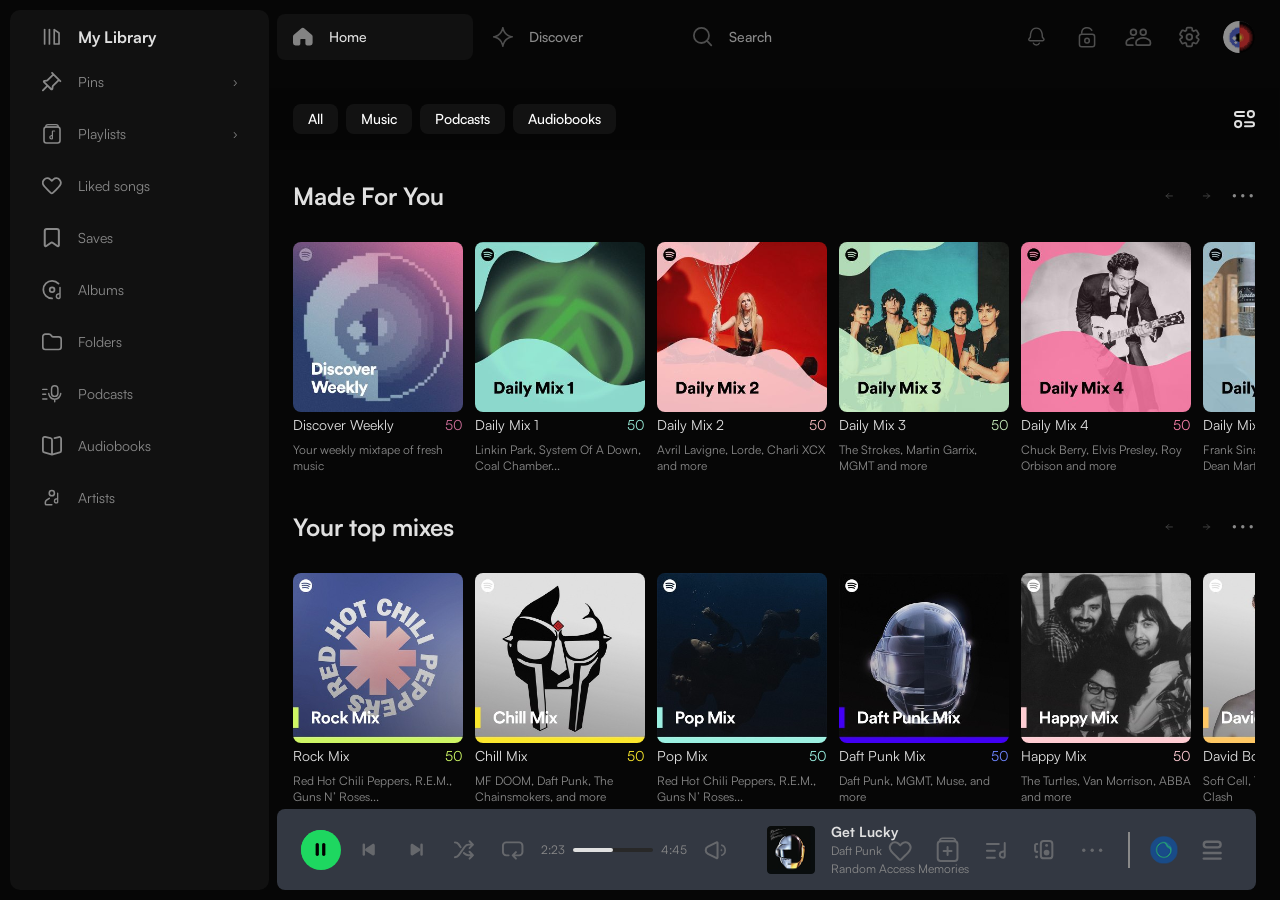
==== commit 3a16a418: "refactor: add card photos and fix text" ====
--- a/index.html
+++ b/index.html
@@ -827,40 +827,63 @@
             </div>
             <div class="search_card-wrapper" id="for-you">
             <!-- CARD TYPE RECTANGLE-->
-              <div class="search_card-square">
-                <div class="hover-square"></div>
-                <img class="search_card-rectangle" src="../assets/images/muse.svg" alt="">
-                <div class="search_card-title-rec">
-                    <h3 class="artist">Black Holes</h3>
-                    <p>Muse</p>
-                </div>
-                </div>
+             <div class="card_wrapper">
+                    <div class="second" style="background-color: rgba(166, 145, 116, 0.3)"></div>
+                    <div class="third"  style="background-color: rgba(166, 145, 116, 0.15)"></div>
+                    <div class="card_banner">
+                      <img src="../assets/images/frame(linkinpark).svg" alt="">
+                    </div>
+                    <div class="card_content">
+                      <div class="content_header">
+                        <h4 class="card_title">Meteora</h4>
+                      </div>
+                      <p class="card_text">Linkin Park</p>
+                    </div>
+                  </div>
                 <!--  -->
-                <div class="search_card-square">
-                <div class="hover-square"></div>
-                <img class="search_card-rectangle" src="../assets/images/muse.svg" alt="">
-                <div class="search_card-title-rec">
-                    <h3 class="artist">Black Holes</h3>
-                    <p>Muse</p>
-                </div>
-                </div>
+                   <div class="card_wrapper">
+                    <div class="second" style="background-color: rgba(187, 180, 216, 0.3)"></div>
+                    <div class="third"  style="background-color: rgba(187, 180, 216, 0.15)"></div>
+                    <div class="card_banner">
+                      <img src="../assets/images/frame(daftpunk).svg" alt="">
+                    </div>
+                    <div class="card_content">
+                      <div class="content_header">
+                        <h4 class="card_title">Random Access Memories</h4>
+                        <h4 class="card_number" style="color: #898989;">13</h4>
+                      </div>
+                      <p class="card_text">Daft Punk</p>
+                    </div>
+                  </div>
                 <!--  -->
-                <div class="search_card-square">
-                <div class="hover-square"></div>
-                <img class="search_card-rectangle" src="../assets/images/muse.svg" alt="">
-                <div class="search_card-title-rec">
-                    <h3 class="artist">Black Holes</h3>
-                    <p>Muse</p>
-                </div>
-                </div>
+                <div class="card_wrapper">
+                    <div class="second" style="background-color: rgba(117, 164, 150, 0.3)"></div>
+                    <div class="third"  style="background-color: rgba(117, 164, 150, 0.15)"></div>
+                    <div class="card_banner">
+                      <img src="../assets/images/frame(beatles).svg" alt="">
+                    </div>
+                    <div class="card_content">
+                      <div class="content_header">
+                        <h4 class="card_title">Abbey Road</h4>
+                        <h4 class="card_number" style="color: #898989;">13</h4>
+                      </div>
+                      <p class="card_text">The Beatles</p>
+                    </div>
+                  </div>
                 <!--  -->
-                <div class="search_card-square">
-                <div class="hover-square"></div>
-                <img class="search_card-rectangle" src="../assets/images/muse.svg" alt="">
-                <div class="search_card-title-rec">
-                    <h3 class="artist">Black Holes</h3>
-                    <p>Muse</p>
-                </div>
+                 <div class="card_wrapper">
+                  <div class="second" style="background-color: rgba(98, 120, 177, 0.3)"></div>
+                  <div class="third"  style="background-color: rgba(98, 120, 177, 0.15)"></div>
+                  <div class="card_banner">
+                    <img src="../assets/images/muse.svg" alt="">
+                  </div>
+                  <div class="card_content">
+                    <div class="content_header">
+                      <h4 class="card_title">Black Holes and Revelations</h4>
+                      <h4 class="card_number" style="color: #898989;">13</h4>
+                    </div>
+                    <p class="card_text">Muse</p>
+                  </div>
                 </div>
                 <!--  -->
             
@@ -895,10 +918,10 @@
                     <img src="assets/images/friend1.svg" alt="">
                 </div>
                 <div class="friend-info">
-                    <div class="friend-name">AverageMusicEnjoyer</div>
+                    <div class="friend-name">FriendlyMusicListener</div>
                     <div class="friend-song">
                         <img class="playing-bars" src="assets/icons/fr.svg" alt="">
-                        Get Lucky • Daft Punk
+                        <p style="color: white;">Goosebumps</p> <p>• Travis Scott</p>
                     </div>
                 </div>
             </div>
@@ -911,7 +934,7 @@
                     <div class="friend-name">AverageMusicEnjoyer</div>
                     <div class="friend-song">
                         <img class="playing-bars" src="assets/icons/fr.svg" alt="">
-                        Get Lucky • Daft Punk
+                        <p style="color: white;">Get Lucky</p> <p>Daft Punk</p>
                     </div>
                 </div>
             </div>
@@ -921,10 +944,10 @@
                     <img src="assets/images/friend3.svg" alt="">
                 </div>
                 <div class="friend-info">
-                    <div class="friend-name">AverageMusicEnjoyer</div>
+                    <div class="friend-name">MusicEnthusiast</div>
                     <div class="friend-song">
-                        <img class="playing-bars" src="assets/icons/fr.svg" alt="">
-                        Get Lucky • Daft Punk
+                        <p>1h</p>
+                       <p style="color: white;">would he</p> <p>• joji</p>
                     </div>
                 </div>
             </div>
@@ -936,8 +959,8 @@
                 <div class="friend-info">
                     <div class="friend-name">AverageMusicEnjoyer</div>
                     <div class="friend-song">
-                        <img class="playing-bars" src="assets/icons/fr.svg" alt="">
-                        Get Lucky • Daft Punk
+                        <p>6h</p>
+                       <p style="color: white;">Rockstar</p> <p>Post Malone</p>
                     </div>
                 </div>
             </div>
--- a/css/main.css
+++ b/css/main.css
@@ -1014,10 +1014,12 @@
 
 .search_card-wrapper {
   display: flex;
+  align-items: flex-start;
   margin: 24px;
   gap: 30px;
   overflow-x: auto;
   overflow-y: hidden;
+  padding: 20px;
 }
 .search_card-wrapper::-webkit-scrollbar {
   display: none;
@@ -1057,23 +1059,18 @@
   opacity: 1;
 }
 
+.recent {
+  margin-top: -10px;
+}
+.recent .x-mark {
+  top: 10px;
+  right: -10px;
+}
+
 .search_card-banner {
   width: 100%;
   height: 170px;
   border-radius: 50%;
-  -o-object-fit: cover;
-     object-fit: cover;
-  transition: box-shadow 0.3s ease;
-}
-
-.search_card-rectangle {
-  position: absolute;
-  top: 10px;
-  left: 0;
-  width: 170px;
-  height: 170px;
-  border-radius: 8px;
-  border: 1px solid black;
   -o-object-fit: cover;
      object-fit: cover;
   transition: box-shadow 0.3s ease;
@@ -1095,26 +1092,6 @@
 }
 .search_card:hover .x-mark, .search_card-square:hover .x-mark {
   opacity: 1;
-}
-
-.hover-square {
-  position: absolute;
-  top: 10px;
-  left: 10px;
-  width: 145px;
-  height: 170px;
-  border-radius: 8px;
-  background-color: rgba(98, 120, 177, 0.3);
-  transition: opacity 0.3s ease;
-  z-index: 0;
-}
-
-.search_card-title-rec {
-  position: absolute;
-  bottom: 0;
-  left: 0;
-  z-index: 1;
-  padding: 0 4px;
 }
 
 .search_card-title {
@@ -1287,7 +1264,7 @@
     opacity: 1;
   }
 }
-@media (max-width: 768px) { /* 390px-ის ნაცვლად ჯობია 768px გამოვიყენოთ, რომ ყველა მობილური მოიცვას */
+@media (max-width: 768px) {
   .section-cards {
     display: grid;
     grid-template-columns: repeat(2, 1fr);
@@ -1297,7 +1274,7 @@
     flex-wrap: wrap;
   }
   .card_2-wrapper {
-    width: 100%; /* მნიშვნელოვანია: იკავებს გრიდის 1 სვეტის სრულ სიგანეს */
+    width: 100%;
     height: 100px;
   }
   .card_2-banner {
@@ -1536,16 +1513,26 @@
   -o-object-fit: cover;
      object-fit: cover;
 }
+.song-table .song_banner .song_title {
+  min-width: 0;
+  overflow: hidden;
+}
 .song-table .song_banner .song_title h3 {
   color: #FFFFFF;
   margin: 0;
   font-size: 16px;
   font-weight: 500;
+  white-space: nowrap;
+  overflow: hidden;
+  text-overflow: ellipsis;
 }
 .song-table .song_banner .song_title p {
   margin: 4px 0 0 0;
   font-size: 13px;
   color: #898989;
+  white-space: nowrap;
+  overflow: hidden;
+  text-overflow: ellipsis;
 }
 .song-table .duration-content {
   display: flex;
@@ -2001,10 +1988,6 @@
   flex-shrink: 0;
 }
 
-.home-card {
-  margin-top: -5px;
-}
-
 .library-scroll {
   display: flex;
   justify-content: flex-end;
@@ -2347,40 +2330,40 @@
   .library_cards-wrapper,
   .search_card-wrapper,
   .cards-wrapper {
-    gap: 12px !important;
-    padding: 12px 16px !important;
+    gap: 12px;
+    padding: 12px 16px;
   }
   .search_card,
   .search_card-square,
   .card_wrapper,
   .card_wrapper.home-card {
-    width: 141px !important;
-    height: 220px !important;
-    margin-top: 0 !important;
-    margin-right: 0 !important;
+    width: 141px;
+    height: 220px;
+    margin-top: 0;
+    margin-right: 0;
   }
   .search_card-banner {
-    width: 141px !important;
-    height: 141px !important;
-    border-radius: 50% !important;
-    -o-object-fit: cover !important;
-       object-fit: cover !important;
-    margin: 0 auto !important;
+    width: 141px;
+    height: 141px;
+    border-radius: 50%;
+    -o-object-fit: cover;
+       object-fit: cover;
+    margin: 0 auto;
   }
   .x-mark {
-    display: flex !important;
-    width: 28px !important;
-    height: 28px !important;
+    display: flex;
+    width: 28px;
+    height: 28px;
     top: 5px !important;
-    right: 5px !important;
-    opacity: 1 !important;
-    visibility: visible !important;
-    z-index: 10 !important;
+    right: 0px !important;
+    opacity: 1;
+    visibility: visible;
+    z-index: 10;
   }
   .x-mark img {
-    width: 14px !important;
-    height: auto !important;
-    display: block !important;
+    width: 14px;
+    height: auto;
+    display: block;
   }
 }
 .filters-sticky-header {
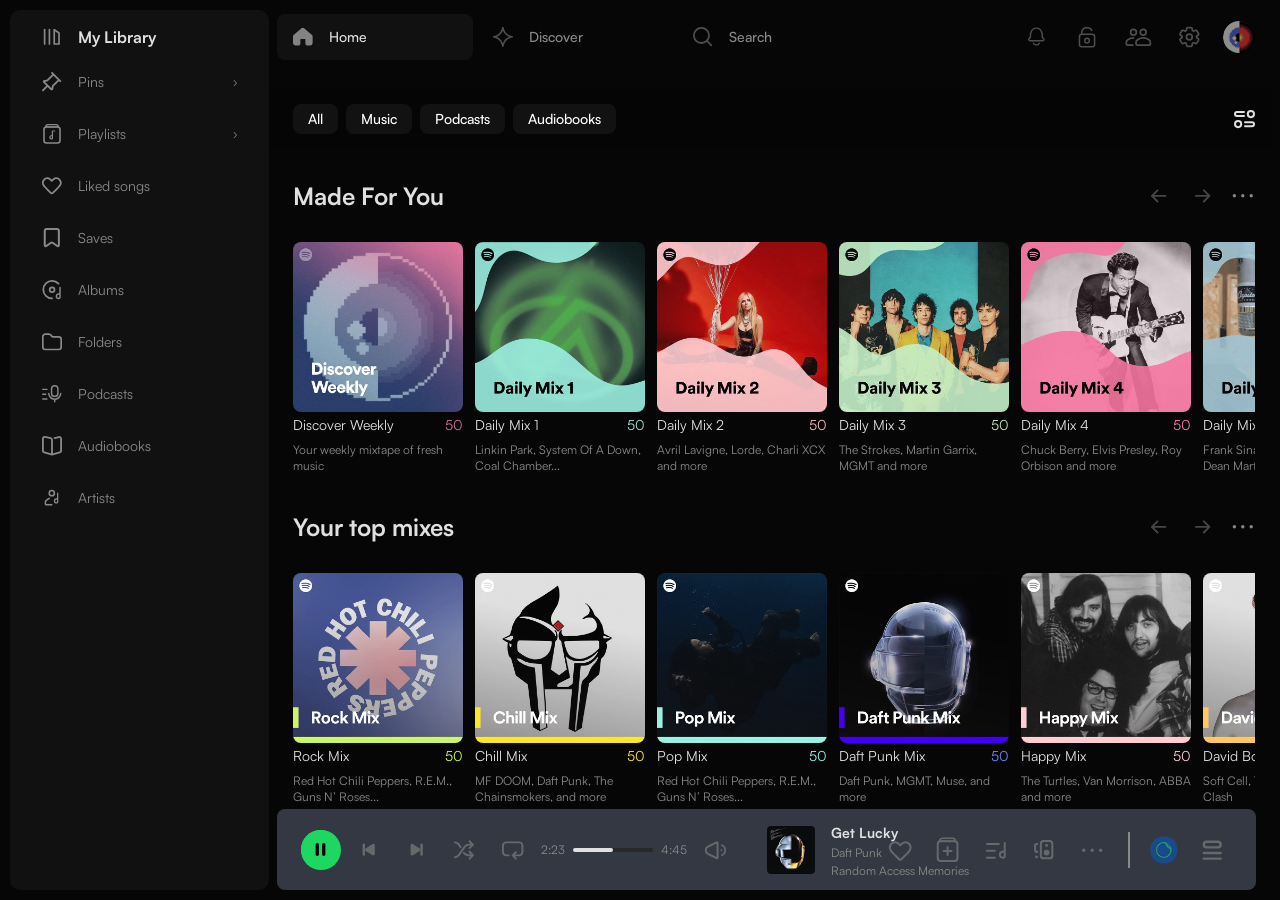
==== commit d39e2013: "fix: adjust link to redirct to song.html" ====
--- a/index.html
+++ b/index.html
@@ -1,1172 +1,1986 @@
-<!DOCTYPE html>
+<!doctype html>
 <html lang="en">
-<head>
-  <meta charset="UTF-8">
-  <meta name="viewport" content="width=device-width, initial-scale=1.0">
-  <title>Spotify</title>
-  <link rel="stylesheet" href="css/main.css">
-</head>
-<body>
-
-  <input type="checkbox" id="player-popup" class="player-popup__input">
-
-  <!-- App Wrapper -->
-  <div class="app-wrapper">
-    <input type="checkbox" id="friends-toggle-input" class="hidden-checkbox">
-
-    <!-- Sidebar -->
-    <aside class="sidebar">
-      <div class="sidebar-header">
-        <a href="html/library.html" class="sidebar-header__left">
-          <img src="assets/icons/mylibrary.svg" alt="" class="sidebar-header__icon">
-          <span class="sidebar-title">My Library</span>
-        </a>
-        <div class="sidebar-header__actions">
-          <button class="sidebar-header__btn" aria-label="More">···</button>
-          <button class="sidebar-header__btn" aria-label="Add">+</button>
+  <head>
+    <meta charset="UTF-8" />
+    <meta name="viewport" content="width=device-width, initial-scale=1.0" />
+    <title>Spotify</title>
+    <link rel="stylesheet" href="css/main.css" />
+  </head>
+  <body>
+    <input type="checkbox" id="player-popup" class="player-popup__input" />
+
+    <!-- App Wrapper -->
+    <div class="app-wrapper">
+      <input
+        type="checkbox"
+        id="friends-toggle-input"
+        class="hidden-checkbox"
+      />
+
+      <!-- Sidebar -->
+      <aside class="sidebar">
+        <div class="sidebar-header">
+          <a href="html/library.html" class="sidebar-header__left">
+            <img
+              src="assets/icons/mylibrary.svg"
+              alt=""
+              class="sidebar-header__icon"
+            />
+            <span class="sidebar-title">My Library</span>
+          </a>
+          <div class="sidebar-header__actions">
+            <button class="sidebar-header__btn" aria-label="More">···</button>
+            <button class="sidebar-header__btn" aria-label="Add">+</button>
+          </div>
         </div>
-      </div>
-      <nav class="sidebar-nav">
-        <ul class="sidebar-list">
-          <li class="sidebar-item">
-            <a href="#" class="sidebar-link">
-              <img src="assets/icons/pins.svg" alt="" class="sidebar-link__icon">
-              <span class="sidebar-link__text">Pins</span>
-              <span class="sidebar-link__arrow">›</span>
+        <nav class="sidebar-nav">
+          <ul class="sidebar-list">
+            <li class="sidebar-item">
+              <a href="#" class="sidebar-link">
+                <img
+                  src="assets/icons/pins.svg"
+                  alt=""
+                  class="sidebar-link__icon"
+                />
+                <span class="sidebar-link__text">Pins</span>
+                <span class="sidebar-link__arrow">›</span>
+              </a>
+            </li>
+            <li class="sidebar-item">
+              <details class="sidebar-dropdown">
+                <summary class="sidebar-link">
+                  <img
+                    src="assets/icons/playlists.svg"
+                    alt=""
+                    class="sidebar-link__icon"
+                  />
+                  <span class="sidebar-link__text">Playlists</span>
+                  <span class="sidebar-link__arrow">›</span>
+                </summary>
+                <ul class="sidebar-sublist">
+                  <li class="sidebar-subitem">
+                    <a href="#" class="sidebar-sublink">
+                      <img
+                        src="assets/icons/playlists.svg"
+                        alt=""
+                        class="sidebar-link__icon"
+                      />
+                      <span>Chill stuff</span>
+                    </a>
+                  </li>
+                  <li class="sidebar-subitem">
+                    <a href="#" class="sidebar-sublink">
+                      <img
+                        src="assets/icons/playlists.svg"
+                        alt=""
+                        class="sidebar-link__icon"
+                      />
+                      <span>Rock n Roll</span>
+                    </a>
+                  </li>
+                  <li class="sidebar-subitem">
+                    <a href="#" class="sidebar-sublink">
+                      <img
+                        src="assets/icons/playlists.svg"
+                        alt=""
+                        class="sidebar-link__icon"
+                      />
+                      <span>The Jux Box</span>
+                    </a>
+                  </li>
+                  <li class="sidebar-subitem">
+                    <a href="#" class="sidebar-sublink">
+                      <img
+                        src="assets/icons/playlists.svg"
+                        alt=""
+                        class="sidebar-link__icon"
+                      />
+                      <span>Selected Linkin Park</span>
+                    </a>
+                  </li>
+                  <li class="sidebar-subitem">
+                    <a href="#" class="sidebar-sublink">
+                      <img
+                        src="assets/icons/playlists.svg"
+                        alt=""
+                        class="sidebar-link__icon"
+                      />
+                      <span>Vibe</span>
+                    </a>
+                  </li>
+                </ul>
+              </details>
+            </li>
+            <li class="sidebar-item">
+              <a href="html/liked.songs.html" class="sidebar-link">
+                <img
+                  src="assets/icons/likedsongs.svg"
+                  alt=""
+                  class="sidebar-link__icon"
+                />
+                <span class="sidebar-link__text">Liked songs</span>
+              </a>
+            </li>
+            <li class="sidebar-item">
+              <a href="#" class="sidebar-link">
+                <img
+                  src="assets/icons/saves.svg"
+                  alt=""
+                  class="sidebar-link__icon"
+                />
+                <span class="sidebar-link__text">Saves</span>
+              </a>
+            </li>
+            <li class="sidebar-item">
+              <a href="#" class="sidebar-link">
+                <img
+                  src="assets/icons/albums.svg"
+                  alt=""
+                  class="sidebar-link__icon"
+                />
+                <span class="sidebar-link__text">Albums</span>
+              </a>
+            </li>
+            <li class="sidebar-item">
+              <a href="#" class="sidebar-link">
+                <img
+                  src="assets/icons/folders.svg"
+                  alt=""
+                  class="sidebar-link__icon"
+                />
+                <span class="sidebar-link__text">Folders</span>
+              </a>
+            </li>
+            <li class="sidebar-item">
+              <a href="#" class="sidebar-link">
+                <img
+                  src="assets/icons/podcasts.svg"
+                  alt=""
+                  class="sidebar-link__icon"
+                />
+                <span class="sidebar-link__text">Podcasts</span>
+              </a>
+            </li>
+            <li class="sidebar-item">
+              <a href="#" class="sidebar-link">
+                <img
+                  src="assets/icons/audiobooks.svg"
+                  alt=""
+                  class="sidebar-link__icon"
+                />
+                <span class="sidebar-link__text">Audiobooks</span>
+              </a>
+            </li>
+            <li class="sidebar-item">
+              <a href="#" class="sidebar-link">
+                <img
+                  src="assets/icons/artists.svg"
+                  alt=""
+                  class="sidebar-link__icon"
+                />
+                <span class="sidebar-link__text">Artists</span>
+              </a>
+            </li>
+          </ul>
+        </nav>
+      </aside>
+
+      <!-- Main Area -->
+      <div class="main-area">
+        <!-- Top Header -->
+        <header class="top-header">
+          <nav class="header-nav">
+            <a
+              href="index.html"
+              class="header-nav__link header-nav__link--active"
+            >
+              <img
+                src="assets/icons/home-active.svg"
+                alt=""
+                class="header-nav__icon"
+              />
+              <span class="header-nav__text">Home</span>
             </a>
-          </li>
-          <li class="sidebar-item">
-            <details class="sidebar-dropdown">
-              <summary class="sidebar-link">
-                <img src="assets/icons/playlists.svg" alt="" class="sidebar-link__icon">
-                <span class="sidebar-link__text">Playlists</span>
-                <span class="sidebar-link__arrow">›</span>
-              </summary>
-              <ul class="sidebar-sublist">
-                <li class="sidebar-subitem">
-                  <a href="#" class="sidebar-sublink">
-                    <img src="assets/icons/playlists.svg" alt="" class="sidebar-link__icon">
-                    <span>Chill stuff</span>
-                  </a>
-                </li>
-                <li class="sidebar-subitem">
-                  <a href="#" class="sidebar-sublink">
-                    <img src="assets/icons/playlists.svg" alt="" class="sidebar-link__icon">
-                    <span>Rock n Roll</span>
-                  </a>
-                </li>
-                <li class="sidebar-subitem">
-                  <a href="#" class="sidebar-sublink">
-                    <img src="assets/icons/playlists.svg" alt="" class="sidebar-link__icon">
-                    <span>The Jux Box</span>
-                  </a>
-                </li>
-                <li class="sidebar-subitem">
-                  <a href="#" class="sidebar-sublink">
-                    <img src="assets/icons/playlists.svg" alt="" class="sidebar-link__icon">
-                    <span>Selected Linkin Park</span>
-                  </a>
-                </li>
-                <li class="sidebar-subitem">
-                  <a href="#" class="sidebar-sublink">
-                    <img src="assets/icons/playlists.svg" alt="" class="sidebar-link__icon">
-                    <span>Vibe</span>
-                  </a>
-                </li>
-              </ul>
-            </details>
-          </li>
-          <li class="sidebar-item">
-            <a href="html/liked.songs.html" class="sidebar-link">
-              <img src="assets/icons/likedsongs.svg" alt="" class="sidebar-link__icon">
-              <span class="sidebar-link__text">Liked songs</span>
+            <a href="discover.html" class="header-nav__link">
+              <img
+                src="assets/icons/discover.svg"
+                alt=""
+                class="header-nav__icon"
+              />
+              <span class="header-nav__text">Discover</span>
             </a>
-          </li>
-          <li class="sidebar-item">
-            <a href="#" class="sidebar-link">
-              <img src="assets/icons/saves.svg" alt="" class="sidebar-link__icon">
-              <span class="sidebar-link__text">Saves</span>
+            <a href="html/search.html" class="header-nav__link">
+              <img
+                src="assets/icons/search.svg"
+                alt=""
+                class="header-nav__icon"
+              />
+              <span class="header-nav__text">Search</span>
             </a>
-          </li>
-          <li class="sidebar-item">
-            <a href="#" class="sidebar-link">
-              <img src="assets/icons/albums.svg" alt="" class="sidebar-link__icon">
-              <span class="sidebar-link__text">Albums</span>
-            </a>
-          </li>
-          <li class="sidebar-item">
-            <a href="#" class="sidebar-link">
-              <img src="assets/icons/folders.svg" alt="" class="sidebar-link__icon">
-              <span class="sidebar-link__text">Folders</span>
-            </a>
-          </li>
-          <li class="sidebar-item">
-            <a href="#" class="sidebar-link">
-              <img src="assets/icons/podcasts.svg" alt="" class="sidebar-link__icon">
-              <span class="sidebar-link__text">Podcasts</span>
-            </a>
-          </li>
-          <li class="sidebar-item">
-            <a href="#" class="sidebar-link">
-              <img src="assets/icons/audiobooks.svg" alt="" class="sidebar-link__icon">
-              <span class="sidebar-link__text">Audiobooks</span>
-            </a>
-          </li>
-          <li class="sidebar-item">
-            <a href="#" class="sidebar-link">
-              <img src="assets/icons/artists.svg" alt="" class="sidebar-link__icon">
-              <span class="sidebar-link__text">Artists</span>
-            </a>
-          </li>
-        </ul>
-      </nav>
-    </aside>
-
-    <!-- Main Area -->
-    <div class="main-area">
-
-      <!-- Top Header -->
-      <header class="top-header">
-        <nav class="header-nav">
-          <a href="index.html" class="header-nav__link header-nav__link--active">
-            <img src="assets/icons/home-active.svg" alt="" class="header-nav__icon">
-            <span class="header-nav__text">Home</span>
-          </a>
-          <a href="discover.html" class="header-nav__link">
-            <img src="assets/icons/discover.svg" alt="" class="header-nav__icon">
-            <span class="header-nav__text">Discover</span>
-          </a>
-          <a href="html/search.html" class="header-nav__link">
-            <img src="assets/icons/search.svg" alt="" class="header-nav__icon">
-            <span class="header-nav__text">Search</span>
-          </a>
-        </nav>
-        <div class="header-actions">
-          <button class="header-actions__btn" aria-label="Notifications">
-            <img src="assets/icons/notification.svg" alt="">
-          </button>
-          <button class="header-actions__btn header-actions__btn--lock" aria-label="Lock">
-            <img src="assets/icons/lock.svg" alt="">
-          </button>
-          <label for="friends-toggle-input" class="header-actions__btn" aria-label="Friends">
-            <img src="assets/icons/friends.svg" alt="">
-          </label>
-          <button class="header-actions__btn" aria-label="Settings">
-            <img src="assets/icons/settings.svg" alt="">
-          </button>
-          <button class="header-actions__btn header-actions__btn--avatar" aria-label="Profile">
-            <img src="assets/icons/avatar.png" alt="Profile" class="header-avatar">
-          </button>
-        </div>
-      </header>
-
-      <!-- Main Content -->
-      <main class="main-content">
-
-        <!-- Filter Chips -->
-        <div class="filters-sticky-header">
-              <div class="filter-chips">
-                  <button class="chip filter-chip--active mobile-hide">All</button>
-                  <button class="chip">Music</button>
-                  <button class="chip">Podcasts</button>
-                  <button class="chip">Audiobooks</button>
-              </div>
-
-          
-         <!-- dropdown -->
-
-              
-                  <div class="feed-settings-wrapper">
-                    <input type="checkbox" id="feed-dropdown-toggle" class="hidden-checkbox">
-                    
-                    <label for="feed-dropdown-toggle" class="feed-settings-btn">
-                        <svg width="21" height="19" viewBox="0 0 21 19" fill="none" xmlns="http://www.w3.org/2000/svg">
-                        <path d="M10 2H3C1.89543 2 1 2.89543 1 4C1 5.10457 1.89543 6 3 6H10" stroke="currentColor" stroke-width="2" stroke-linecap="round"/>
-                        <rect x="13.7692" y="1" width="6.23077" height="6.23077" rx="3.11538" stroke="currentColor" stroke-width="2"/>
-                        <path d="M11 16.231L18 16.231C19.1046 16.231 20 15.3355 20 14.231C20 13.1264 19.1046 12.231 18 12.231L11 12.231" stroke="currentColor" stroke-width="2" stroke-linecap="round"/>
-                        <rect x="7.23077" y="17.231" width="6.23077" height="6.23077" rx="3.11538" transform="rotate(-180 7.23077 17.231)" stroke="currentColor" stroke-width="2"/>
-                        </svg>
-
-                    </label>
-
-                    <div class="feed-dropdown-menu">
-                        <div class="menu-header">Customize feed</div>
-                        
-                        <div class="menu-action">
-                            <span class="plus">+</span> Select from Library
-                        </div>
-
-                        <ul class="menu-list">
-                            
-                            <li class="menu-item">
-                                <div class="item-left">
-                                    <label class="icon-toggle pin-toggle">
-                                        <input type="checkbox" class="hidden-checkbox" checked>
-                                        
-                                       <label class="icon-toggle pin-toggle">
-                                          <input type="checkbox" class="hidden-checkbox" checked>
-                                          <svg class="inline-svg pin-svg" width="22" height="22" viewBox="0 0 22 22" fill="none" xmlns="http://www.w3.org/2000/svg">
-                                              <path d="M12.6064 2.51756L11.0885 0.99972M12.6064 2.51756L5.90599 9.21795C5.78288 9.34105 5.62208 9.41937 5.44925 9.44038L2.69595 9.77507C2.05135 9.85343 1.78005 10.6398 2.23921 11.099L6.16776 15.0275M12.6064 2.51756L18.6777 8.58889M20.1956 10.1067L18.6777 8.58889M18.6777 8.58889L11.9773 15.2893C11.8542 15.4124 11.7759 15.5732 11.7549 15.746L11.4202 18.4993C11.3418 19.1439 10.5555 19.4152 10.0963 18.9561L6.16776 15.0275M6.16776 15.0275L0.999964 20.1953" stroke="currentColor" stroke-width="2" stroke-linecap="round" stroke-linejoin="round"/>
-                                          </svg>
-                                      </label>
-
-                                    </label>
-                                    <span class="item-name">New Releases</span>
-                                </div>
-
-                                <div class="item-right">
-                                    <span class="drag-dots">:::</span>
-                                    <label class="icon-toggle eye-toggle">
-                                        <input type="checkbox" class="hidden-checkbox">
-                                        <img  class="inline-svg eye-open"  src="assets/icons/openeye.svg" alt="">
-                                        <img class="inline-svg eye-closed" src="assets/icons/clodeseye.svg" alt="">
-                                    </label>
-                                </div>
-                            </li>
-
-                              <li class="menu-item">
-                                <div class="item-left">
-                                    <label class="icon-toggle pin-toggle">
-                                        <input type="checkbox" class="hidden-checkbox" checked>
-                                        
-                                       <label class="icon-toggle pin-toggle">
-                                          <input type="checkbox" class="hidden-checkbox" checked>
-                                          <svg class="inline-svg pin-svg" width="22" height="22" viewBox="0 0 22 22" fill="none" xmlns="http://www.w3.org/2000/svg">
-                                              <path d="M12.6064 2.51756L11.0885 0.99972M12.6064 2.51756L5.90599 9.21795C5.78288 9.34105 5.62208 9.41937 5.44925 9.44038L2.69595 9.77507C2.05135 9.85343 1.78005 10.6398 2.23921 11.099L6.16776 15.0275M12.6064 2.51756L18.6777 8.58889M20.1956 10.1067L18.6777 8.58889M18.6777 8.58889L11.9773 15.2893C11.8542 15.4124 11.7759 15.5732 11.7549 15.746L11.4202 18.4993C11.3418 19.1439 10.5555 19.4152 10.0963 18.9561L6.16776 15.0275M6.16776 15.0275L0.999964 20.1953" stroke="currentColor" stroke-width="2" stroke-linecap="round" stroke-linejoin="round"/>
-                                          </svg>
-                                      </label>
-
-                                    </label>
-                                    <span class="item-name">New Releases</span>
-                                </div>
-
-                                <div class="item-right">
-                                    <span class="drag-dots">:::</span>
-                                    <label class="icon-toggle eye-toggle">
-                                        <input type="checkbox" class="hidden-checkbox">
-                                        <img  class="inline-svg eye-open"  src="assets/icons/openeye.svg" alt="">
-                                        <img class="inline-svg eye-closed" src="assets/icons/clodeseye.svg" alt="">
-                                    </label>
-                                </div>
-                            </li>
-
-                              <li class="menu-item">
-                                <div class="item-left">
-                                    <label class="icon-toggle pin-toggle">
-                                        <input type="checkbox" class="hidden-checkbox" checked>
-                                        
-                                       <label class="icon-toggle pin-toggle">
-                                          <input type="checkbox" class="hidden-checkbox" checked>
-                                          <svg class="inline-svg pin-svg" width="22" height="22" viewBox="0 0 22 22" fill="none" xmlns="http://www.w3.org/2000/svg">
-                                              <path d="M12.6064 2.51756L11.0885 0.99972M12.6064 2.51756L5.90599 9.21795C5.78288 9.34105 5.62208 9.41937 5.44925 9.44038L2.69595 9.77507C2.05135 9.85343 1.78005 10.6398 2.23921 11.099L6.16776 15.0275M12.6064 2.51756L18.6777 8.58889M20.1956 10.1067L18.6777 8.58889M18.6777 8.58889L11.9773 15.2893C11.8542 15.4124 11.7759 15.5732 11.7549 15.746L11.4202 18.4993C11.3418 19.1439 10.5555 19.4152 10.0963 18.9561L6.16776 15.0275M6.16776 15.0275L0.999964 20.1953" stroke="currentColor" stroke-width="2" stroke-linecap="round" stroke-linejoin="round"/>
-                                          </svg>
-                                      </label>
-
-                                    </label>
-                                    <span class="item-name">New Releases</span>
-                                </div>
-
-                                <div class="item-right">
-                                    <span class="drag-dots">:::</span>
-                                    <label class="icon-toggle eye-toggle">
-                                        <input type="checkbox" class="hidden-checkbox">
-                                        <img  class="inline-svg eye-open"  src="assets/icons/openeye.svg" alt="">
-                                        <img class="inline-svg eye-closed" src="assets/icons/clodeseye.svg" alt="">
-                                    </label>
-                                </div>
-                            </li>
-
-                              <li class="menu-item">
-                                <div class="item-left">
-                                    <label class="icon-toggle pin-toggle">
-                                        <input type="checkbox" class="hidden-checkbox" checked>
-                                        
-                                       <label class="icon-toggle pin-toggle">
-                                          <input type="checkbox" class="hidden-checkbox" checked>
-                                          <svg class="inline-svg pin-svg" width="22" height="22" viewBox="0 0 22 22" fill="none" xmlns="http://www.w3.org/2000/svg">
-                                              <path d="M12.6064 2.51756L11.0885 0.99972M12.6064 2.51756L5.90599 9.21795C5.78288 9.34105 5.62208 9.41937 5.44925 9.44038L2.69595 9.77507C2.05135 9.85343 1.78005 10.6398 2.23921 11.099L6.16776 15.0275M12.6064 2.51756L18.6777 8.58889M20.1956 10.1067L18.6777 8.58889M18.6777 8.58889L11.9773 15.2893C11.8542 15.4124 11.7759 15.5732 11.7549 15.746L11.4202 18.4993C11.3418 19.1439 10.5555 19.4152 10.0963 18.9561L6.16776 15.0275M6.16776 15.0275L0.999964 20.1953" stroke="currentColor" stroke-width="2" stroke-linecap="round" stroke-linejoin="round"/>
-                                          </svg>
-                                      </label>
-
-                                    </label>
-                                    <span class="item-name">New Releases</span>
-                                </div>
-
-                                <div class="item-right">
-                                    <span class="drag-dots">:::</span>
-                                    <label class="icon-toggle eye-toggle">
-                                        <input type="checkbox" class="hidden-checkbox">
-                                        <img  class="inline-svg eye-open"  src="assets/icons/openeye.svg" alt="">
-                                        <img class="inline-svg eye-closed" src="assets/icons/clodeseye.svg" alt="">
-                                    </label>
-                                </div>
-                            </li>
-
-                              <li class="menu-item">
-                                <div class="item-left">
-                                    <label class="icon-toggle pin-toggle">
-                                        <input type="checkbox" class="hidden-checkbox" checked>
-                                        
-                                       <label class="icon-toggle pin-toggle">
-                                          <input type="checkbox" class="hidden-checkbox" checked>
-                                          <svg class="inline-svg pin-svg" width="22" height="22" viewBox="0 0 22 22" fill="none" xmlns="http://www.w3.org/2000/svg">
-                                              <path d="M12.6064 2.51756L11.0885 0.99972M12.6064 2.51756L5.90599 9.21795C5.78288 9.34105 5.62208 9.41937 5.44925 9.44038L2.69595 9.77507C2.05135 9.85343 1.78005 10.6398 2.23921 11.099L6.16776 15.0275M12.6064 2.51756L18.6777 8.58889M20.1956 10.1067L18.6777 8.58889M18.6777 8.58889L11.9773 15.2893C11.8542 15.4124 11.7759 15.5732 11.7549 15.746L11.4202 18.4993C11.3418 19.1439 10.5555 19.4152 10.0963 18.9561L6.16776 15.0275M6.16776 15.0275L0.999964 20.1953" stroke="currentColor" stroke-width="2" stroke-linecap="round" stroke-linejoin="round"/>
-                                          </svg>
-                                      </label>
-
-                                    </label>
-                                    <span class="item-name">New Releases</span>
-                                </div>
-
-                                <div class="item-right">
-                                    <span class="drag-dots">:::</span>
-                                    <label class="icon-toggle eye-toggle">
-                                        <input type="checkbox" class="hidden-checkbox">
-                                        <img  class="inline-svg eye-open"  src="assets/icons/openeye.svg" alt="">
-                                        <img class="inline-svg eye-closed" src="assets/icons/clodeseye.svg" alt="">
-                                    </label>
-                                </div>
-                            </li>
-
-                              <li class="menu-item">
-                                <div class="item-left">
-                                    <label class="icon-toggle pin-toggle">
-                                        <input type="checkbox" class="hidden-checkbox" checked>
-                                        
-                                       <label class="icon-toggle pin-toggle">
-                                          <input type="checkbox" class="hidden-checkbox" checked>
-                                          <svg class="inline-svg pin-svg" width="22" height="22" viewBox="0 0 22 22" fill="none" xmlns="http://www.w3.org/2000/svg">
-                                              <path d="M12.6064 2.51756L11.0885 0.99972M12.6064 2.51756L5.90599 9.21795C5.78288 9.34105 5.62208 9.41937 5.44925 9.44038L2.69595 9.77507C2.05135 9.85343 1.78005 10.6398 2.23921 11.099L6.16776 15.0275M12.6064 2.51756L18.6777 8.58889M20.1956 10.1067L18.6777 8.58889M18.6777 8.58889L11.9773 15.2893C11.8542 15.4124 11.7759 15.5732 11.7549 15.746L11.4202 18.4993C11.3418 19.1439 10.5555 19.4152 10.0963 18.9561L6.16776 15.0275M6.16776 15.0275L0.999964 20.1953" stroke="currentColor" stroke-width="2" stroke-linecap="round" stroke-linejoin="round"/>
-                                          </svg>
-                                      </label>
-
-                                    </label>
-                                    <span class="item-name">New Releases</span>
-                                </div>
-
-                                <div class="item-right">
-                                    <span class="drag-dots">:::</span>
-                                    <label class="icon-toggle eye-toggle">
-                                        <input type="checkbox" class="hidden-checkbox">
-                                        <img  class="inline-svg eye-open"  src="assets/icons/openeye.svg" alt="">
-                                        <img class="inline-svg eye-closed" src="assets/icons/clodeseye.svg" alt="">
-                                    </label>
-                                </div>
-                            </li>
-
-                              <li class="menu-item">
-                                <div class="item-left">
-                                    <label class="icon-toggle pin-toggle">
-                                        <input type="checkbox" class="hidden-checkbox" checked>
-                                        
-                                       <label class="icon-toggle pin-toggle">
-                                          <input type="checkbox" class="hidden-checkbox" checked>
-                                          <svg class="inline-svg pin-svg" width="22" height="22" viewBox="0 0 22 22" fill="none" xmlns="http://www.w3.org/2000/svg">
-                                              <path d="M12.6064 2.51756L11.0885 0.99972M12.6064 2.51756L5.90599 9.21795C5.78288 9.34105 5.62208 9.41937 5.44925 9.44038L2.69595 9.77507C2.05135 9.85343 1.78005 10.6398 2.23921 11.099L6.16776 15.0275M12.6064 2.51756L18.6777 8.58889M20.1956 10.1067L18.6777 8.58889M18.6777 8.58889L11.9773 15.2893C11.8542 15.4124 11.7759 15.5732 11.7549 15.746L11.4202 18.4993C11.3418 19.1439 10.5555 19.4152 10.0963 18.9561L6.16776 15.0275M6.16776 15.0275L0.999964 20.1953" stroke="currentColor" stroke-width="2" stroke-linecap="round" stroke-linejoin="round"/>
-                                          </svg>
-                                      </label>
-
-                                    </label>
-                                    <span class="item-name">New Releases</span>
-                                </div>
-
-                                <div class="item-right">
-                                    <span class="drag-dots">:::</span>
-                                    <label class="icon-toggle eye-toggle">
-                                        <input type="checkbox" class="hidden-checkbox">
-                                        <img  class="inline-svg eye-open"  src="assets/icons/openeye.svg" alt="">
-                                        <img class="inline-svg eye-closed" src="assets/icons/clodeseye.svg" alt="">
-                                    </label>
-                                </div>
-                            </li>
-
-                              <li class="menu-item">
-                                <div class="item-left">
-                                    <label class="icon-toggle pin-toggle">
-                                        <input type="checkbox" class="hidden-checkbox" checked>
-                                        
-                                       <label class="icon-toggle pin-toggle">
-                                          <input type="checkbox" class="hidden-checkbox" checked>
-                                          <svg class="inline-svg pin-svg" width="22" height="22" viewBox="0 0 22 22" fill="none" xmlns="http://www.w3.org/2000/svg">
-                                              <path d="M12.6064 2.51756L11.0885 0.99972M12.6064 2.51756L5.90599 9.21795C5.78288 9.34105 5.62208 9.41937 5.44925 9.44038L2.69595 9.77507C2.05135 9.85343 1.78005 10.6398 2.23921 11.099L6.16776 15.0275M12.6064 2.51756L18.6777 8.58889M20.1956 10.1067L18.6777 8.58889M18.6777 8.58889L11.9773 15.2893C11.8542 15.4124 11.7759 15.5732 11.7549 15.746L11.4202 18.4993C11.3418 19.1439 10.5555 19.4152 10.0963 18.9561L6.16776 15.0275M6.16776 15.0275L0.999964 20.1953" stroke="currentColor" stroke-width="2" stroke-linecap="round" stroke-linejoin="round"/>
-                                          </svg>
-                                      </label>
-
-                                    </label>
-                                    <span class="item-name">New Releases</span>
-                                </div>
-
-                                <div class="item-right">
-                                    <span class="drag-dots">:::</span>
-                                    <label class="icon-toggle eye-toggle">
-                                        <input type="checkbox" class="hidden-checkbox">
-                                        <img  class="inline-svg eye-open"  src="assets/icons/openeye.svg" alt="">
-                                        <img class="inline-svg eye-closed" src="assets/icons/clodeseye.svg" alt="">
-                                    </label>
-                                </div>
-                            </li>
-
-                              <li class="menu-item">
-                                <div class="item-left">
-                                    <label class="icon-toggle pin-toggle">
-                                        <input type="checkbox" class="hidden-checkbox" checked>
-                                        
-                                       <label class="icon-toggle pin-toggle">
-                                          <input type="checkbox" class="hidden-checkbox" checked>
-                                          <svg class="inline-svg pin-svg" width="22" height="22" viewBox="0 0 22 22" fill="none" xmlns="http://www.w3.org/2000/svg">
-                                              <path d="M12.6064 2.51756L11.0885 0.99972M12.6064 2.51756L5.90599 9.21795C5.78288 9.34105 5.62208 9.41937 5.44925 9.44038L2.69595 9.77507C2.05135 9.85343 1.78005 10.6398 2.23921 11.099L6.16776 15.0275M12.6064 2.51756L18.6777 8.58889M20.1956 10.1067L18.6777 8.58889M18.6777 8.58889L11.9773 15.2893C11.8542 15.4124 11.7759 15.5732 11.7549 15.746L11.4202 18.4993C11.3418 19.1439 10.5555 19.4152 10.0963 18.9561L6.16776 15.0275M6.16776 15.0275L0.999964 20.1953" stroke="currentColor" stroke-width="2" stroke-linecap="round" stroke-linejoin="round"/>
-                                          </svg>
-                                      </label>
-
-                                    </label>
-                                    <span class="item-name">New Releases</span>
-                                </div>
-
-                                <div class="item-right">
-                                    <span class="drag-dots">:::</span>
-                                    <label class="icon-toggle eye-toggle">
-                                        <input type="checkbox" class="hidden-checkbox">
-                                        <img  class="inline-svg eye-open"  src="assets/icons/openeye.svg" alt="">
-                                        <img class="inline-svg eye-closed" src="assets/icons/clodeseye.svg" alt="">
-                                    </label>
-                                </div>
-                            </li>
-
-                            
-                        </ul>
-
-                        <div class="menu-footer">
-                            <span>Allow Recommendation Rows</span>
-                            <label class="green-switch">
-                                <input type="checkbox" class="hidden-checkbox" checked>
-                                <span class="slider"></span>
-                            </label>
-                        </div>
+          </nav>
+          <div class="header-actions">
+            <button class="header-actions__btn" aria-label="Notifications">
+              <img src="assets/icons/notification.svg" alt="" />
+            </button>
+            <button
+              class="header-actions__btn header-actions__btn--lock"
+              aria-label="Lock"
+            >
+              <img src="assets/icons/lock.svg" alt="" />
+            </button>
+            <label
+              for="friends-toggle-input"
+              class="header-actions__btn"
+              aria-label="Friends"
+            >
+              <img src="assets/icons/friends.svg" alt="" />
+            </label>
+            <button class="header-actions__btn" aria-label="Settings">
+              <img src="assets/icons/settings.svg" alt="" />
+            </button>
+            <button
+              class="header-actions__btn header-actions__btn--avatar"
+              aria-label="Profile"
+            >
+              <img
+                src="assets/icons/avatar.png"
+                alt="Profile"
+                class="header-avatar"
+              />
+            </button>
+          </div>
+        </header>
+
+        <!-- Main Content -->
+        <main class="main-content">
+          <!-- Filter Chips -->
+          <div class="filters-sticky-header">
+            <div class="filter-chips">
+              <button class="chip filter-chip--active mobile-hide">All</button>
+              <button class="chip">Music</button>
+              <button class="chip">Podcasts</button>
+              <button class="chip">Audiobooks</button>
+            </div>
+
+            <!-- dropdown -->
+
+            <div class="feed-settings-wrapper">
+              <input
+                type="checkbox"
+                id="feed-dropdown-toggle"
+                class="hidden-checkbox"
+              />
+
+              <label for="feed-dropdown-toggle" class="feed-settings-btn">
+                <svg
+                  width="21"
+                  height="19"
+                  viewBox="0 0 21 19"
+                  fill="none"
+                  xmlns="http://www.w3.org/2000/svg"
+                >
+                  <path
+                    d="M10 2H3C1.89543 2 1 2.89543 1 4C1 5.10457 1.89543 6 3 6H10"
+                    stroke="currentColor"
+                    stroke-width="2"
+                    stroke-linecap="round"
+                  />
+                  <rect
+                    x="13.7692"
+                    y="1"
+                    width="6.23077"
+                    height="6.23077"
+                    rx="3.11538"
+                    stroke="currentColor"
+                    stroke-width="2"
+                  />
+                  <path
+                    d="M11 16.231L18 16.231C19.1046 16.231 20 15.3355 20 14.231C20 13.1264 19.1046 12.231 18 12.231L11 12.231"
+                    stroke="currentColor"
+                    stroke-width="2"
+                    stroke-linecap="round"
+                  />
+                  <rect
+                    x="7.23077"
+                    y="17.231"
+                    width="6.23077"
+                    height="6.23077"
+                    rx="3.11538"
+                    transform="rotate(-180 7.23077 17.231)"
+                    stroke="currentColor"
+                    stroke-width="2"
+                  />
+                </svg>
+              </label>
+
+              <div class="feed-dropdown-menu">
+                <div class="menu-header">Customize feed</div>
+
+                <div class="menu-action">
+                  <span class="plus">+</span> Select from Library
+                </div>
+
+                <ul class="menu-list">
+                  <li class="menu-item">
+                    <div class="item-left">
+                      <label class="icon-toggle pin-toggle">
+                        <input
+                          type="checkbox"
+                          class="hidden-checkbox"
+                          checked
+                        />
+
+                        <label class="icon-toggle pin-toggle">
+                          <input
+                            type="checkbox"
+                            class="hidden-checkbox"
+                            checked
+                          />
+                          <svg
+                            class="inline-svg pin-svg"
+                            width="22"
+                            height="22"
+                            viewBox="0 0 22 22"
+                            fill="none"
+                            xmlns="http://www.w3.org/2000/svg"
+                          >
+                            <path
+                              d="M12.6064 2.51756L11.0885 0.99972M12.6064 2.51756L5.90599 9.21795C5.78288 9.34105 5.62208 9.41937 5.44925 9.44038L2.69595 9.77507C2.05135 9.85343 1.78005 10.6398 2.23921 11.099L6.16776 15.0275M12.6064 2.51756L18.6777 8.58889M20.1956 10.1067L18.6777 8.58889M18.6777 8.58889L11.9773 15.2893C11.8542 15.4124 11.7759 15.5732 11.7549 15.746L11.4202 18.4993C11.3418 19.1439 10.5555 19.4152 10.0963 18.9561L6.16776 15.0275M6.16776 15.0275L0.999964 20.1953"
+                              stroke="currentColor"
+                              stroke-width="2"
+                              stroke-linecap="round"
+                              stroke-linejoin="round"
+                            />
+                          </svg>
+                        </label>
+                      </label>
+                      <span class="item-name">New Releases</span>
                     </div>
-                </div>
-         
-        </div>
-        <!-- dropdown end -->
-
-        <!-- // Made For You Section -->
-       <section class="section-wrapper">
-        <!-- mobile cards -->
-              <div class="mobile-recent-grid">
-                <a href="#" class="recent-grid-item">
-                    <img src="assets/images/get-lucky.png" alt="">
-                    <span class="recent-grid-text">Get Lucky<br><small>Daft Punk</small></span>
-                </a>
-                 <a href="#" class="recent-grid-item">
-                    <img src="assets/images/dailymix2.svg" alt="">
-                    <span class="recent-grid-text">Daily Mix 2</span>
-                </a>
-                <a href="#" class="recent-grid-item">
-                    <img src="assets/images/dailymix1.svg" alt="">
-                    <span class="recent-grid-text">Daily Mix 1</span>
-                </a>
-                <a href="#" class="recent-grid-item">
-                    <img src="assets/images/get-lucky.png" alt="">
-                    <span class="recent-grid-text">Instant Crush<br><small>Daft Punk</small></span>
-                </a>
-                <a href="#" class="recent-grid-item">
-                    <img src="assets/images/get-lucky.png" alt="">
-                    <span class="recent-grid-text">Around the world<br><small>Daft Punk</small></span>
-                </a>
-                <a href="#" class="recent-grid-item">
-                    <img src="assets/images/rockmix.svg" alt="">
-                    <span class="recent-grid-text">Rock Mix</span>
-                </a>
-              </div>
-
-       <div class="section_header">
-                <h3 class="section_title">Made For You</h3>
-                <div class="section_controls">
-                    <button class="arrow" onclick="document.getElementById('made-for-you').scrollBy({left:-600, behavior:'smooth'})">
-                        <svg class="arrow" width="17" height="14" viewBox="0 0 17 14" fill="none" xmlns="http://www.w3.org/2000/svg">
-                            <path d="M15.3224 6.90363L1.01029 6.90363M1.01029 6.90363L6.90353 12.7969M1.01029 6.90363L6.90353 1.01039" stroke="currentColor" stroke-width="2.02054" stroke-linecap="round" stroke-linejoin="round"/>
-                        </svg>
-                    </button>
-                    <button class="arrow" onclick="document.getElementById('made-for-you').scrollBy({left:600, behavior:'smooth'})">
-                        <svg class="arrow" width="17" height="14" viewBox="0 0 17 14" fill="none" xmlns="http://www.w3.org/2000/svg">
-                            <path d="M1.01025 6.90301H15.3224M15.3224 6.90301L9.42917 1.00977M15.3224 6.90301L9.42917 12.7963" stroke="currentColor" stroke-width="2.02054" stroke-linecap="round" stroke-linejoin="round"/>
-                        </svg>
-                    </button>
-                     <img src="assets/icons/threedot.svg" alt="">
-                </div>
+
+                    <div class="item-right">
+                      <span class="drag-dots">:::</span>
+                      <label class="icon-toggle eye-toggle">
+                        <input type="checkbox" class="hidden-checkbox" />
+                        <img
+                          class="inline-svg eye-open"
+                          src="assets/icons/openeye.svg"
+                          alt=""
+                        />
+                        <img
+                          class="inline-svg eye-closed"
+                          src="assets/icons/clodeseye.svg"
+                          alt=""
+                        />
+                      </label>
+                    </div>
+                  </li>
+
+                  <li class="menu-item">
+                    <div class="item-left">
+                      <label class="icon-toggle pin-toggle">
+                        <input
+                          type="checkbox"
+                          class="hidden-checkbox"
+                          checked
+                        />
+
+                        <label class="icon-toggle pin-toggle">
+                          <input
+                            type="checkbox"
+                            class="hidden-checkbox"
+                            checked
+                          />
+                          <svg
+                            class="inline-svg pin-svg"
+                            width="22"
+                            height="22"
+                            viewBox="0 0 22 22"
+                            fill="none"
+                            xmlns="http://www.w3.org/2000/svg"
+                          >
+                            <path
+                              d="M12.6064 2.51756L11.0885 0.99972M12.6064 2.51756L5.90599 9.21795C5.78288 9.34105 5.62208 9.41937 5.44925 9.44038L2.69595 9.77507C2.05135 9.85343 1.78005 10.6398 2.23921 11.099L6.16776 15.0275M12.6064 2.51756L18.6777 8.58889M20.1956 10.1067L18.6777 8.58889M18.6777 8.58889L11.9773 15.2893C11.8542 15.4124 11.7759 15.5732 11.7549 15.746L11.4202 18.4993C11.3418 19.1439 10.5555 19.4152 10.0963 18.9561L6.16776 15.0275M6.16776 15.0275L0.999964 20.1953"
+                              stroke="currentColor"
+                              stroke-width="2"
+                              stroke-linecap="round"
+                              stroke-linejoin="round"
+                            />
+                          </svg>
+                        </label>
+                      </label>
+                      <span class="item-name">New Releases</span>
+                    </div>
+
+                    <div class="item-right">
+                      <span class="drag-dots">:::</span>
+                      <label class="icon-toggle eye-toggle">
+                        <input type="checkbox" class="hidden-checkbox" />
+                        <img
+                          class="inline-svg eye-open"
+                          src="assets/icons/openeye.svg"
+                          alt=""
+                        />
+                        <img
+                          class="inline-svg eye-closed"
+                          src="assets/icons/clodeseye.svg"
+                          alt=""
+                        />
+                      </label>
+                    </div>
+                  </li>
+
+                  <li class="menu-item">
+                    <div class="item-left">
+                      <label class="icon-toggle pin-toggle">
+                        <input
+                          type="checkbox"
+                          class="hidden-checkbox"
+                          checked
+                        />
+
+                        <label class="icon-toggle pin-toggle">
+                          <input
+                            type="checkbox"
+                            class="hidden-checkbox"
+                            checked
+                          />
+                          <svg
+                            class="inline-svg pin-svg"
+                            width="22"
+                            height="22"
+                            viewBox="0 0 22 22"
+                            fill="none"
+                            xmlns="http://www.w3.org/2000/svg"
+                          >
+                            <path
+                              d="M12.6064 2.51756L11.0885 0.99972M12.6064 2.51756L5.90599 9.21795C5.78288 9.34105 5.62208 9.41937 5.44925 9.44038L2.69595 9.77507C2.05135 9.85343 1.78005 10.6398 2.23921 11.099L6.16776 15.0275M12.6064 2.51756L18.6777 8.58889M20.1956 10.1067L18.6777 8.58889M18.6777 8.58889L11.9773 15.2893C11.8542 15.4124 11.7759 15.5732 11.7549 15.746L11.4202 18.4993C11.3418 19.1439 10.5555 19.4152 10.0963 18.9561L6.16776 15.0275M6.16776 15.0275L0.999964 20.1953"
+                              stroke="currentColor"
+                              stroke-width="2"
+                              stroke-linecap="round"
+                              stroke-linejoin="round"
+                            />
+                          </svg>
+                        </label>
+                      </label>
+                      <span class="item-name">New Releases</span>
+                    </div>
+
+                    <div class="item-right">
+                      <span class="drag-dots">:::</span>
+                      <label class="icon-toggle eye-toggle">
+                        <input type="checkbox" class="hidden-checkbox" />
+                        <img
+                          class="inline-svg eye-open"
+                          src="assets/icons/openeye.svg"
+                          alt=""
+                        />
+                        <img
+                          class="inline-svg eye-closed"
+                          src="assets/icons/clodeseye.svg"
+                          alt=""
+                        />
+                      </label>
+                    </div>
+                  </li>
+
+                  <li class="menu-item">
+                    <div class="item-left">
+                      <label class="icon-toggle pin-toggle">
+                        <input
+                          type="checkbox"
+                          class="hidden-checkbox"
+                          checked
+                        />
+
+                        <label class="icon-toggle pin-toggle">
+                          <input
+                            type="checkbox"
+                            class="hidden-checkbox"
+                            checked
+                          />
+                          <svg
+                            class="inline-svg pin-svg"
+                            width="22"
+                            height="22"
+                            viewBox="0 0 22 22"
+                            fill="none"
+                            xmlns="http://www.w3.org/2000/svg"
+                          >
+                            <path
+                              d="M12.6064 2.51756L11.0885 0.99972M12.6064 2.51756L5.90599 9.21795C5.78288 9.34105 5.62208 9.41937 5.44925 9.44038L2.69595 9.77507C2.05135 9.85343 1.78005 10.6398 2.23921 11.099L6.16776 15.0275M12.6064 2.51756L18.6777 8.58889M20.1956 10.1067L18.6777 8.58889M18.6777 8.58889L11.9773 15.2893C11.8542 15.4124 11.7759 15.5732 11.7549 15.746L11.4202 18.4993C11.3418 19.1439 10.5555 19.4152 10.0963 18.9561L6.16776 15.0275M6.16776 15.0275L0.999964 20.1953"
+                              stroke="currentColor"
+                              stroke-width="2"
+                              stroke-linecap="round"
+                              stroke-linejoin="round"
+                            />
+                          </svg>
+                        </label>
+                      </label>
+                      <span class="item-name">New Releases</span>
+                    </div>
+
+                    <div class="item-right">
+                      <span class="drag-dots">:::</span>
+                      <label class="icon-toggle eye-toggle">
+                        <input type="checkbox" class="hidden-checkbox" />
+                        <img
+                          class="inline-svg eye-open"
+                          src="assets/icons/openeye.svg"
+                          alt=""
+                        />
+                        <img
+                          class="inline-svg eye-closed"
+                          src="assets/icons/clodeseye.svg"
+                          alt=""
+                        />
+                      </label>
+                    </div>
+                  </li>
+
+                  <li class="menu-item">
+                    <div class="item-left">
+                      <label class="icon-toggle pin-toggle">
+                        <input
+                          type="checkbox"
+                          class="hidden-checkbox"
+                          checked
+                        />
+
+                        <label class="icon-toggle pin-toggle">
+                          <input
+                            type="checkbox"
+                            class="hidden-checkbox"
+                            checked
+                          />
+                          <svg
+                            class="inline-svg pin-svg"
+                            width="22"
+                            height="22"
+                            viewBox="0 0 22 22"
+                            fill="none"
+                            xmlns="http://www.w3.org/2000/svg"
+                          >
+                            <path
+                              d="M12.6064 2.51756L11.0885 0.99972M12.6064 2.51756L5.90599 9.21795C5.78288 9.34105 5.62208 9.41937 5.44925 9.44038L2.69595 9.77507C2.05135 9.85343 1.78005 10.6398 2.23921 11.099L6.16776 15.0275M12.6064 2.51756L18.6777 8.58889M20.1956 10.1067L18.6777 8.58889M18.6777 8.58889L11.9773 15.2893C11.8542 15.4124 11.7759 15.5732 11.7549 15.746L11.4202 18.4993C11.3418 19.1439 10.5555 19.4152 10.0963 18.9561L6.16776 15.0275M6.16776 15.0275L0.999964 20.1953"
+                              stroke="currentColor"
+                              stroke-width="2"
+                              stroke-linecap="round"
+                              stroke-linejoin="round"
+                            />
+                          </svg>
+                        </label>
+                      </label>
+                      <span class="item-name">New Releases</span>
+                    </div>
+
+                    <div class="item-right">
+                      <span class="drag-dots">:::</span>
+                      <label class="icon-toggle eye-toggle">
+                        <input type="checkbox" class="hidden-checkbox" />
+                        <img
+                          class="inline-svg eye-open"
+                          src="assets/icons/openeye.svg"
+                          alt=""
+                        />
+                        <img
+                          class="inline-svg eye-closed"
+                          src="assets/icons/clodeseye.svg"
+                          alt=""
+                        />
+                      </label>
+                    </div>
+                  </li>
+
+                  <li class="menu-item">
+                    <div class="item-left">
+                      <label class="icon-toggle pin-toggle">
+                        <input
+                          type="checkbox"
+                          class="hidden-checkbox"
+                          checked
+                        />
+
+                        <label class="icon-toggle pin-toggle">
+                          <input
+                            type="checkbox"
+                            class="hidden-checkbox"
+                            checked
+                          />
+                          <svg
+                            class="inline-svg pin-svg"
+                            width="22"
+                            height="22"
+                            viewBox="0 0 22 22"
+                            fill="none"
+                            xmlns="http://www.w3.org/2000/svg"
+                          >
+                            <path
+                              d="M12.6064 2.51756L11.0885 0.99972M12.6064 2.51756L5.90599 9.21795C5.78288 9.34105 5.62208 9.41937 5.44925 9.44038L2.69595 9.77507C2.05135 9.85343 1.78005 10.6398 2.23921 11.099L6.16776 15.0275M12.6064 2.51756L18.6777 8.58889M20.1956 10.1067L18.6777 8.58889M18.6777 8.58889L11.9773 15.2893C11.8542 15.4124 11.7759 15.5732 11.7549 15.746L11.4202 18.4993C11.3418 19.1439 10.5555 19.4152 10.0963 18.9561L6.16776 15.0275M6.16776 15.0275L0.999964 20.1953"
+                              stroke="currentColor"
+                              stroke-width="2"
+                              stroke-linecap="round"
+                              stroke-linejoin="round"
+                            />
+                          </svg>
+                        </label>
+                      </label>
+                      <span class="item-name">New Releases</span>
+                    </div>
+
+                    <div class="item-right">
+                      <span class="drag-dots">:::</span>
+                      <label class="icon-toggle eye-toggle">
+                        <input type="checkbox" class="hidden-checkbox" />
+                        <img
+                          class="inline-svg eye-open"
+                          src="assets/icons/openeye.svg"
+                          alt=""
+                        />
+                        <img
+                          class="inline-svg eye-closed"
+                          src="assets/icons/clodeseye.svg"
+                          alt=""
+                        />
+                      </label>
+                    </div>
+                  </li>
+
+                  <li class="menu-item">
+                    <div class="item-left">
+                      <label class="icon-toggle pin-toggle">
+                        <input
+                          type="checkbox"
+                          class="hidden-checkbox"
+                          checked
+                        />
+
+                        <label class="icon-toggle pin-toggle">
+                          <input
+                            type="checkbox"
+                            class="hidden-checkbox"
+                            checked
+                          />
+                          <svg
+                            class="inline-svg pin-svg"
+                            width="22"
+                            height="22"
+                            viewBox="0 0 22 22"
+                            fill="none"
+                            xmlns="http://www.w3.org/2000/svg"
+                          >
+                            <path
+                              d="M12.6064 2.51756L11.0885 0.99972M12.6064 2.51756L5.90599 9.21795C5.78288 9.34105 5.62208 9.41937 5.44925 9.44038L2.69595 9.77507C2.05135 9.85343 1.78005 10.6398 2.23921 11.099L6.16776 15.0275M12.6064 2.51756L18.6777 8.58889M20.1956 10.1067L18.6777 8.58889M18.6777 8.58889L11.9773 15.2893C11.8542 15.4124 11.7759 15.5732 11.7549 15.746L11.4202 18.4993C11.3418 19.1439 10.5555 19.4152 10.0963 18.9561L6.16776 15.0275M6.16776 15.0275L0.999964 20.1953"
+                              stroke="currentColor"
+                              stroke-width="2"
+                              stroke-linecap="round"
+                              stroke-linejoin="round"
+                            />
+                          </svg>
+                        </label>
+                      </label>
+                      <span class="item-name">New Releases</span>
+                    </div>
+
+                    <div class="item-right">
+                      <span class="drag-dots">:::</span>
+                      <label class="icon-toggle eye-toggle">
+                        <input type="checkbox" class="hidden-checkbox" />
+                        <img
+                          class="inline-svg eye-open"
+                          src="assets/icons/openeye.svg"
+                          alt=""
+                        />
+                        <img
+                          class="inline-svg eye-closed"
+                          src="assets/icons/clodeseye.svg"
+                          alt=""
+                        />
+                      </label>
+                    </div>
+                  </li>
+
+                  <li class="menu-item">
+                    <div class="item-left">
+                      <label class="icon-toggle pin-toggle">
+                        <input
+                          type="checkbox"
+                          class="hidden-checkbox"
+                          checked
+                        />
+
+                        <label class="icon-toggle pin-toggle">
+                          <input
+                            type="checkbox"
+                            class="hidden-checkbox"
+                            checked
+                          />
+                          <svg
+                            class="inline-svg pin-svg"
+                            width="22"
+                            height="22"
+                            viewBox="0 0 22 22"
+                            fill="none"
+                            xmlns="http://www.w3.org/2000/svg"
+                          >
+                            <path
+                              d="M12.6064 2.51756L11.0885 0.99972M12.6064 2.51756L5.90599 9.21795C5.78288 9.34105 5.62208 9.41937 5.44925 9.44038L2.69595 9.77507C2.05135 9.85343 1.78005 10.6398 2.23921 11.099L6.16776 15.0275M12.6064 2.51756L18.6777 8.58889M20.1956 10.1067L18.6777 8.58889M18.6777 8.58889L11.9773 15.2893C11.8542 15.4124 11.7759 15.5732 11.7549 15.746L11.4202 18.4993C11.3418 19.1439 10.5555 19.4152 10.0963 18.9561L6.16776 15.0275M6.16776 15.0275L0.999964 20.1953"
+                              stroke="currentColor"
+                              stroke-width="2"
+                              stroke-linecap="round"
+                              stroke-linejoin="round"
+                            />
+                          </svg>
+                        </label>
+                      </label>
+                      <span class="item-name">New Releases</span>
+                    </div>
+
+                    <div class="item-right">
+                      <span class="drag-dots">:::</span>
+                      <label class="icon-toggle eye-toggle">
+                        <input type="checkbox" class="hidden-checkbox" />
+                        <img
+                          class="inline-svg eye-open"
+                          src="assets/icons/openeye.svg"
+                          alt=""
+                        />
+                        <img
+                          class="inline-svg eye-closed"
+                          src="assets/icons/clodeseye.svg"
+                          alt=""
+                        />
+                      </label>
+                    </div>
+                  </li>
+
+                  <li class="menu-item">
+                    <div class="item-left">
+                      <label class="icon-toggle pin-toggle">
+                        <input
+                          type="checkbox"
+                          class="hidden-checkbox"
+                          checked
+                        />
+
+                        <label class="icon-toggle pin-toggle">
+                          <input
+                            type="checkbox"
+                            class="hidden-checkbox"
+                            checked
+                          />
+                          <svg
+                            class="inline-svg pin-svg"
+                            width="22"
+                            height="22"
+                            viewBox="0 0 22 22"
+                            fill="none"
+                            xmlns="http://www.w3.org/2000/svg"
+                          >
+                            <path
+                              d="M12.6064 2.51756L11.0885 0.99972M12.6064 2.51756L5.90599 9.21795C5.78288 9.34105 5.62208 9.41937 5.44925 9.44038L2.69595 9.77507C2.05135 9.85343 1.78005 10.6398 2.23921 11.099L6.16776 15.0275M12.6064 2.51756L18.6777 8.58889M20.1956 10.1067L18.6777 8.58889M18.6777 8.58889L11.9773 15.2893C11.8542 15.4124 11.7759 15.5732 11.7549 15.746L11.4202 18.4993C11.3418 19.1439 10.5555 19.4152 10.0963 18.9561L6.16776 15.0275M6.16776 15.0275L0.999964 20.1953"
+                              stroke="currentColor"
+                              stroke-width="2"
+                              stroke-linecap="round"
+                              stroke-linejoin="round"
+                            />
+                          </svg>
+                        </label>
+                      </label>
+                      <span class="item-name">New Releases</span>
+                    </div>
+
+                    <div class="item-right">
+                      <span class="drag-dots">:::</span>
+                      <label class="icon-toggle eye-toggle">
+                        <input type="checkbox" class="hidden-checkbox" />
+                        <img
+                          class="inline-svg eye-open"
+                          src="assets/icons/openeye.svg"
+                          alt=""
+                        />
+                        <img
+                          class="inline-svg eye-closed"
+                          src="assets/icons/clodeseye.svg"
+                          alt=""
+                        />
+                      </label>
+                    </div>
+                  </li>
+                </ul>
+
+                <div class="menu-footer">
+                  <span>Allow Recommendation Rows</span>
+                  <label class="green-switch">
+                    <input type="checkbox" class="hidden-checkbox" checked />
+                    <span class="slider"></span>
+                  </label>
+                </div>
+              </div>
+            </div>
+          </div>
+          <!-- dropdown end -->
+
+          <!-- // Made For You Section -->
+          <section class="section-wrapper">
+            <!-- mobile cards -->
+            <div class="mobile-recent-grid">
+              <a href="#" class="recent-grid-item">
+                <img src="assets/images/get-lucky.png" alt="" />
+                <span class="recent-grid-text"
+                  >Get Lucky<br /><small>Daft Punk</small></span
+                >
+              </a>
+              <a href="#" class="recent-grid-item">
+                <img src="assets/images/dailymix2.svg" alt="" />
+                <span class="recent-grid-text">Daily Mix 2</span>
+              </a>
+              <a href="#" class="recent-grid-item">
+                <img src="assets/images/dailymix1.svg" alt="" />
+                <span class="recent-grid-text">Daily Mix 1</span>
+              </a>
+              <a href="#" class="recent-grid-item">
+                <img src="assets/images/get-lucky.png" alt="" />
+                <span class="recent-grid-text"
+                  >Instant Crush<br /><small>Daft Punk</small></span
+                >
+              </a>
+              <a href="#" class="recent-grid-item">
+                <img src="assets/images/get-lucky.png" alt="" />
+                <span class="recent-grid-text"
+                  >Around the world<br /><small>Daft Punk</small></span
+                >
+              </a>
+              <a href="#" class="recent-grid-item">
+                <img src="assets/images/rockmix.svg" alt="" />
+                <span class="recent-grid-text">Rock Mix</span>
+              </a>
+            </div>
+
+            <div class="section_header">
+              <h3 class="section_title">Made For You</h3>
+              <div class="section_controls">
+                <button
+                  class="arrow"
+                  onclick="
+                    document
+                      .getElementById('made-for-you')
+                      .scrollBy({ left: -600, behavior: 'smooth' })
+                  "
+                >
+                  <svg
+                    class="arrow"
+                    width="17"
+                    height="14"
+                    viewBox="0 0 17 14"
+                    fill="none"
+                    xmlns="http://www.w3.org/2000/svg"
+                  >
+                    <path
+                      d="M15.3224 6.90363L1.01029 6.90363M1.01029 6.90363L6.90353 12.7969M1.01029 6.90363L6.90353 1.01039"
+                      stroke="currentColor"
+                      stroke-width="2.02054"
+                      stroke-linecap="round"
+                      stroke-linejoin="round"
+                    />
+                  </svg>
+                </button>
+                <button
+                  class="arrow"
+                  onclick="
+                    document
+                      .getElementById('made-for-you')
+                      .scrollBy({ left: 600, behavior: 'smooth' })
+                  "
+                >
+                  <svg
+                    class="arrow"
+                    width="17"
+                    height="14"
+                    viewBox="0 0 17 14"
+                    fill="none"
+                    xmlns="http://www.w3.org/2000/svg"
+                  >
+                    <path
+                      d="M1.01025 6.90301H15.3224M15.3224 6.90301L9.42917 1.00977M15.3224 6.90301L9.42917 12.7963"
+                      stroke="currentColor"
+                      stroke-width="2.02054"
+                      stroke-linecap="round"
+                      stroke-linejoin="round"
+                    />
+                  </svg>
+                </button>
+                <img src="assets/icons/threedot.svg" alt="" />
+              </div>
             </div>
             <div class="cards-wrapper" id="made-for-you">
-                <!-- CARD -->
-                 <div class="card_wrapper">
-                    <div class="second"></div>
-                    <div class="third"></div>
-                    <div class="card_banner">
-                        <img src="assets/images/home/discover.svg" alt="">
-                    </div>
-                    <div class="card_content">
-                        <div class="content_header">
-                            <h4 class="card_title">Discover Weekly</h4>
-                            <h4 class="card_number"  style="color: #CE6E9A;">50</h4>
-                        </div>
-                        <p class="card_text">Your weekly mixtape of fresh music</p>
-                    </div>
-                 </div>
-                 <!--  -->
-                 <div class="card_wrapper">
-                    <div class="second"  style="background-color: rgba(149, 230, 211, 0.3);"></div>
-                    <div class="third"  style="background-color: rgba(149, 230, 211, 0.15);"></div>
-                    <div class="card_banner">
-                        <img src="assets/images/dailymix1.svg" alt="">
-                    </div>
-                    <div class="card_content">
-                        <div class="content_header">
-                            <h4 class="card_title">Daily Mix 1</h4>
-                            <h4 class="card_number"  style="color: #95E6D3;">50</h4>
-                        </div>
-                        <p class="card_text">Linkin Park, System Of A Down, Coal Chamber...</p>
-                    </div>
-                 </div>
-                 <!--  -->
-                 <div class="card_wrapper">
-                    <div class="second" style="background-color: lch(80.29% 23.16 14.84 / 0.3);"></div>
-                    <div class="third" style="background-color: rgba(244, 184, 189, 0.15);"></div>
-                    <div class="card_banner">
-                        <img src="assets/images/dailymix2.svg" alt="">
-                    </div>
-                    <div class="card_content">
-                        <div class="content_header">
-                            <h4 class="card_title">Daily Mix 2</h4>
-                            <h4 class="card_number"  style="color: #F4B8BD;">50</h4>
-                        </div>
-                        <p class="card_text">Avril Lavigne, Lorde, Charli XCX and more</p>
-                    </div>
-                 </div>
-                 <!--  -->
-                 <div class="card_wrapper">
-                    <div class="second"  style="background-color: rgba(195, 231, 183, 0.3);"></div>
-                    <div class="third"  style="background-color: hsla(105, 50%, 81%, 0.15);"></div>
-                    <div class="card_banner">
-                        <img src="assets/images/dailymix3.svg" alt="">
-                    </div>
-                    <div class="card_content">
-                        <div class="content_header">
-                            <h4 class="card_title">Daily Mix 3</h4>
-                            <h4 class="card_number"  style="color: #C3E7B7;">50</h4>
-                        </div>
-                        <p class="card_text">The Strokes, Martin Garrix, MGMT and more</p>
-                    </div>
-                 </div>
-                 <!--  -->
-                 <div class="card_wrapper">
-                    <div class="second"  style="background-color: rgba(243, 127, 166, 0.3);"></div>
-                    <div class="third"  style="background-color: rgba(243, 127, 166, 0.15);"></div>
-                    <div class="card_banner">
-                        <img src="assets/images/dailymix4.svg" alt="">
-                    </div>
-                    <div class="card_content">
-                        <div class="content_header">
-                            <h4 class="card_title">Daily Mix 4</h4>
-                            <h4 class="card_number"  style="color: #F37FA6;">50</h4>
-                        </div>
-                        <p class="card_text">Chuck Berry, Elvis Presley, Roy Orbison and more</p>
-                    </div>
-                 </div>
-                 <!--  -->
-                 <div class="card_wrapper">
-                    <div class="second"  style="background-color: rgba(160, 190, 200, 0.3);"></div>
-                    <div class="third"  style="background-color: rgba(160, 190, 200, 0.15);"></div>
-                    <div class="card_banner">
-                        <img src="assets/images/dailymix6.svg" alt="">
-                    </div>
-                    <div class="card_content">
-                        <div class="content_header">
-                            <h4 class="card_title">Daily Mix 5</h4>
-                            <h4 class="card_number"  style="color: #A0BEC8;">50</h4>
-                        </div>
-                        <p class="card_text">Frank Sinatra, Gerhard Trede, Dean Martin and more</p>
-                    </div>
-                 </div>
-                 <!--  -->
-                 <div class="card_wrapper">
-                    <div class="second" style="background-color: rgba(253, 216, 125, 0.3);"></div>
-                    <div class="third" style="background-color: rgba(253, 216, 125, 0.15);"></div>
-                    <div class="card_banner">
-                        <img src="assets/images/nirvana.svg" alt="">
-                    </div>
-                    <div class="card_content">
-                        <div class="content_header">
-                            <h4 class="card_title">Nirvana Radio</h4>
-                            <h4 class="card_number"  style="color: #FDD87D;">50</h4>
-                        </div>
-                        <p class="card_text">The Strokes, Martin Garrix, MGMT and more</p>
-                    </div>
-                 </div>
-                 <!--  -->
-                 <div class="card_wrapper">
-                    <div class="second" style="background-color: rgba(212, 178, 169, 0.3);"></div>
-                    <div class="third" style="background-color: rgba(212, 178, 169, 0.15);"></div>
-                    <div class="card_banner">
-                        <img src="assets/images/falloutboy.svg" alt="">
-                    </div>
-                    <div class="card_content">
-                        <div class="content_header">
-                            <h4 class="card_title">Fall Out Boy Radio</h4>
-                            <h4 class="card_number"  style="color: #D4B2A9;">50</h4>
-                        </div>
-                        <p class="card_text">With Panic! At The Disco, The All-American Rejects,...</p>
-                    </div>
-                 </div>
-                 <!--  -->
-                 
+              <!-- CARD -->
+              <div class="card_wrapper">
+                <div class="second"></div>
+                <div class="third"></div>
+                <div class="card_banner">
+                  <img src="assets/images/home/discover.svg" alt="" />
+                </div>
+                <div class="card_content">
+                  <div class="content_header">
+                    <h4 class="card_title">Discover Weekly</h4>
+                    <h4 class="card_number" style="color: #ce6e9a">50</h4>
+                  </div>
+                  <p class="card_text">Your weekly mixtape of fresh music</p>
+                </div>
+              </div>
+              <!--  -->
+              <div class="card_wrapper">
+                <div
+                  class="second"
+                  style="background-color: rgba(149, 230, 211, 0.3)"
+                ></div>
+                <div
+                  class="third"
+                  style="background-color: rgba(149, 230, 211, 0.15)"
+                ></div>
+                <div class="card_banner">
+                  <img src="assets/images/dailymix1.svg" alt="" />
+                </div>
+                <div class="card_content">
+                  <div class="content_header">
+                    <h4 class="card_title">Daily Mix 1</h4>
+                    <h4 class="card_number" style="color: #95e6d3">50</h4>
+                  </div>
+                  <p class="card_text">
+                    Linkin Park, System Of A Down, Coal Chamber...
+                  </p>
+                </div>
+              </div>
+              <!--  -->
+              <div class="card_wrapper">
+                <div
+                  class="second"
+                  style="background-color: lch(80.29% 23.16 14.84 / 0.3)"
+                ></div>
+                <div
+                  class="third"
+                  style="background-color: rgba(244, 184, 189, 0.15)"
+                ></div>
+                <div class="card_banner">
+                  <img src="assets/images/dailymix2.svg" alt="" />
+                </div>
+                <div class="card_content">
+                  <div class="content_header">
+                    <h4 class="card_title">Daily Mix 2</h4>
+                    <h4 class="card_number" style="color: #f4b8bd">50</h4>
+                  </div>
+                  <p class="card_text">
+                    Avril Lavigne, Lorde, Charli XCX and more
+                  </p>
+                </div>
+              </div>
+              <!--  -->
+              <div class="card_wrapper">
+                <div
+                  class="second"
+                  style="background-color: rgba(195, 231, 183, 0.3)"
+                ></div>
+                <div
+                  class="third"
+                  style="background-color: hsla(105, 50%, 81%, 0.15)"
+                ></div>
+                <div class="card_banner">
+                  <img src="assets/images/dailymix3.svg" alt="" />
+                </div>
+                <div class="card_content">
+                  <div class="content_header">
+                    <h4 class="card_title">Daily Mix 3</h4>
+                    <h4 class="card_number" style="color: #c3e7b7">50</h4>
+                  </div>
+                  <p class="card_text">
+                    The Strokes, Martin Garrix, MGMT and more
+                  </p>
+                </div>
+              </div>
+              <!--  -->
+              <div class="card_wrapper">
+                <div
+                  class="second"
+                  style="background-color: rgba(243, 127, 166, 0.3)"
+                ></div>
+                <div
+                  class="third"
+                  style="background-color: rgba(243, 127, 166, 0.15)"
+                ></div>
+                <div class="card_banner">
+                  <img src="assets/images/dailymix4.svg" alt="" />
+                </div>
+                <div class="card_content">
+                  <div class="content_header">
+                    <h4 class="card_title">Daily Mix 4</h4>
+                    <h4 class="card_number" style="color: #f37fa6">50</h4>
+                  </div>
+                  <p class="card_text">
+                    Chuck Berry, Elvis Presley, Roy Orbison and more
+                  </p>
+                </div>
+              </div>
+              <!--  -->
+              <div class="card_wrapper">
+                <div
+                  class="second"
+                  style="background-color: rgba(160, 190, 200, 0.3)"
+                ></div>
+                <div
+                  class="third"
+                  style="background-color: rgba(160, 190, 200, 0.15)"
+                ></div>
+                <div class="card_banner">
+                  <img src="assets/images/dailymix6.svg" alt="" />
+                </div>
+                <div class="card_content">
+                  <div class="content_header">
+                    <h4 class="card_title">Daily Mix 5</h4>
+                    <h4 class="card_number" style="color: #a0bec8">50</h4>
+                  </div>
+                  <p class="card_text">
+                    Frank Sinatra, Gerhard Trede, Dean Martin and more
+                  </p>
+                </div>
+              </div>
+              <!--  -->
+              <div class="card_wrapper">
+                <div
+                  class="second"
+                  style="background-color: rgba(253, 216, 125, 0.3)"
+                ></div>
+                <div
+                  class="third"
+                  style="background-color: rgba(253, 216, 125, 0.15)"
+                ></div>
+                <div class="card_banner">
+                  <img src="assets/images/nirvana.svg" alt="" />
+                </div>
+                <div class="card_content">
+                  <div class="content_header">
+                    <h4 class="card_title">Nirvana Radio</h4>
+                    <h4 class="card_number" style="color: #fdd87d">50</h4>
+                  </div>
+                  <p class="card_text">
+                    The Strokes, Martin Garrix, MGMT and more
+                  </p>
+                </div>
+              </div>
+              <!--  -->
+              <div class="card_wrapper">
+                <div
+                  class="second"
+                  style="background-color: rgba(212, 178, 169, 0.3)"
+                ></div>
+                <div
+                  class="third"
+                  style="background-color: rgba(212, 178, 169, 0.15)"
+                ></div>
+                <div class="card_banner">
+                  <img src="assets/images/falloutboy.svg" alt="" />
+                </div>
+                <div class="card_content">
+                  <div class="content_header">
+                    <h4 class="card_title">Fall Out Boy Radio</h4>
+                    <h4 class="card_number" style="color: #d4b2a9">50</h4>
+                  </div>
+                  <p class="card_text">
+                    With Panic! At The Disco, The All-American Rejects,...
+                  </p>
+                </div>
+              </div>
+              <!--  -->
             </div>
-            </section>
-            <!-- MFY section end -->
-             <!-- // Your top mixes section -->
-        <section class="section-wrapper">
+          </section>
+          <!-- MFY section end -->
+          <!-- // Your top mixes section -->
+          <section class="section-wrapper">
             <div class="section_header">
-                <h3 class="section_title">Your top mixes</h3>
-                <div class="section_controls">
-                    <button class="arrow" onclick="document.getElementById('your-top-mixes').scrollBy({left:-600, behavior:'smooth'})">
-                        <svg class="arrow" width="17" height="14" viewBox="0 0 17 14" fill="none" xmlns="http://www.w3.org/2000/svg">
-                            <path d="M15.3224 6.90363L1.01029 6.90363M1.01029 6.90363L6.90353 12.7969M1.01029 6.90363L6.90353 1.01039" stroke="currentColor" stroke-width="2.02054" stroke-linecap="round" stroke-linejoin="round"/>
-                        </svg>
-                    </button>
-                    <button class="arrow" onclick="document.getElementById('your-top-mixes').scrollBy({left:600, behavior:'smooth'})">
-                        <svg class="arrow" width="17" height="14" viewBox="0 0 17 14" fill="none" xmlns="http://www.w3.org/2000/svg">
-                            <path d="M1.01025 6.90301H15.3224M15.3224 6.90301L9.42917 1.00977M15.3224 6.90301L9.42917 12.7963" stroke="currentColor" stroke-width="2.02054" stroke-linecap="round" stroke-linejoin="round"/>
-                        </svg>
-                    </button>
-                     <img src="assets/icons/threedot.svg" alt="">
-                </div>
+              <h3 class="section_title">Your top mixes</h3>
+              <div class="section_controls">
+                <button
+                  class="arrow"
+                  onclick="
+                    document
+                      .getElementById('your-top-mixes')
+                      .scrollBy({ left: -600, behavior: 'smooth' })
+                  "
+                >
+                  <svg
+                    class="arrow"
+                    width="17"
+                    height="14"
+                    viewBox="0 0 17 14"
+                    fill="none"
+                    xmlns="http://www.w3.org/2000/svg"
+                  >
+                    <path
+                      d="M15.3224 6.90363L1.01029 6.90363M1.01029 6.90363L6.90353 12.7969M1.01029 6.90363L6.90353 1.01039"
+                      stroke="currentColor"
+                      stroke-width="2.02054"
+                      stroke-linecap="round"
+                      stroke-linejoin="round"
+                    />
+                  </svg>
+                </button>
+                <button
+                  class="arrow"
+                  onclick="
+                    document
+                      .getElementById('your-top-mixes')
+                      .scrollBy({ left: 600, behavior: 'smooth' })
+                  "
+                >
+                  <svg
+                    class="arrow"
+                    width="17"
+                    height="14"
+                    viewBox="0 0 17 14"
+                    fill="none"
+                    xmlns="http://www.w3.org/2000/svg"
+                  >
+                    <path
+                      d="M1.01025 6.90301H15.3224M15.3224 6.90301L9.42917 1.00977M15.3224 6.90301L9.42917 12.7963"
+                      stroke="currentColor"
+                      stroke-width="2.02054"
+                      stroke-linecap="round"
+                      stroke-linejoin="round"
+                    />
+                  </svg>
+                </button>
+                <img src="assets/icons/threedot.svg" alt="" />
+              </div>
             </div>
             <div class="cards-wrapper" id="your-top-mixes">
-                <!-- CARD -->
-                 <div class="card_wrapper">
-                    <div class="second"  style="background-color: rgba(204, 246, 101, 0.3);"></div>
-                    <div class="third"  style="background-color: rgba(204, 246, 101, 0.15);"></div>
-                    <div class="card_banner">
-                        <img src="assets/images/rockmix.svg" alt="">
-                    </div>
-                    <div class="card_content">
-                        <div class="content_header">
-                            <h4 class="card_title">Rock Mix</h4>
-                            <h4 class="card_number"  style="color: #CCF665;">50</h4>
-                        </div>
-                        <p class="card_text">Red Hot Chili Peppers, R.E.M., Guns N’ Roses...</p>
-                    </div>
-                 </div>
-                 <!--  -->
-                 <div class="card_wrapper">
-                    <div class="second"  style="background-color: rgba(249, 231, 44, 0.3);"></div>
-                    <div class="third"  style="background-color: rgba(249, 231, 44, 0.15);"></div>
-                    <div class="card_banner">
-                        <img src="assets/images/chillmix.svg" alt="">
-                    </div>
-                    <div class="card_content">
-                        <div class="content_header">
-                            <h4 class="card_title">Chill Mix</h4>
-                            <h4 class="card_number"  style="color: #F9E72C;">50</h4>
-                        </div>
-                        <p class="card_text">MF DOOM, Daft Punk, The Chainsmokers, and more</p>
-                    </div>
-                 </div>
-                 <!--  -->
-                 <div class="card_wrapper">
-                    <div class="second"  style="background-color: rgba(155, 240, 226, 0.3);"></div>
-                    <div class="third"  style="background-color: rgba(155, 240, 226, 0.15);"></div>
-                    <div class="card_banner">
-                        <img src="assets/images/popmix.svg" alt="">
-                    </div>
-                    <div class="card_content">
-                        <div class="content_header">
-                            <h4 class="card_title">Pop Mix</h4>
-                            <h4 class="card_number"  style="color: #9BF0E2;">50</h4>
-                        </div>
-                        <p class="card_text">Red Hot Chili Peppers, R.E.M., Guns N’ Roses...</p>
-                    </div>
-                 </div>
-                 <!--  -->
-                 <div class="card_wrapper">
-                    <div class="second"  style="background-color: rgba(111, 134, 255, 0.3);"></div>
-                    <div class="third"  style="background-color: rgba(111, 134, 255, 0.15);"></div>
-                    <div class="card_banner">
-                        <img src="assets/images/daftpunkmix.svg" alt="">
-                    </div>
-                    <div class="card_content">
-                        <div class="content_header">
-                            <h4 class="card_title">Daft Punk Mix</h4>
-                            <h4 class="card_number"  style="color: #6F86FF;">50</h4>
-                        </div>
-                        <p class="card_text">Daft Punk, MGMT, Muse, and more</p>
-                    </div>
-                 </div>
-                 <!--  -->
-                 <div class="card_wrapper">
-                    <div class="second"  style="background-color: rgba(255, 203, 212, 0.3);"></div>
-                    <div class="third"  style="background-color: rgba(255, 203, 212, 0.15);"></div>
-                    <div class="card_banner">
-                        <img src="assets/images/happymix.svg" alt="">
-                    </div>
-                    <div class="card_content">
-                        <div class="content_header">
-                            <h4 class="card_title">Happy Mix</h4>
-                            <h4 class="card_number"  style="color: #FFCBD4;">50</h4>
-                        </div>
-                        <p class="card_text">The Turtles, Van Morrison, ABBA and more</p>
-                    </div>
-                 </div>
-                 <!--  -->
-                 <div class="card_wrapper">
-                    <div class="second"  style="background-color: rgba(255, 198, 104, 0.3);"></div>
-                    <div class="third"  style="background-color: rgb(255, 198, 104, 0.15);"></div>
-                    <div class="card_banner">
-                        <img src="assets/images/davidbowiemix.svg" alt="">
-                    </div>
-                    <div class="card_content">
-                        <div class="content_header">
-                            <h4 class="card_title">David Bowie Mix</h4>
-                            <h4 class="card_number"  style="color: #FFC668;">50</h4>
-                        </div>
-                        <p class="card_text">Soft Cell, The Who and The Clash</p>
-                    </div>
-                 </div>
-                 <!--  -->
-                 <div class="card_wrapper">
-                    <div class="second"  style="background-color: rgba(39, 133, 107, 0.3);"></div>
-                    <div class="third"  style="background-color: rgb(39, 133, 107, 0.15);"></div>
-                    <div class="card_banner">
-                        <img src="assets/images/upbeatmix.svg" alt="">
-                    </div>
-                    <div class="card_content">
-                        <div class="content_header">
-                            <h4 class="card_title">Upbeat Mix</h4>
-                            <h4 class="card_number"  style="color: #27856B;">50</h4>
-                        </div>
-                        <p class="card_text">Kylie Minogue, Charli XCX, Cage The Elephant and...</p>
-                    </div>
-                 </div>
-                 <!--  -->
-                 <div class="card_wrapper">
-                    <div class="second"  style="background-color: rgba(221, 19, 139, 0.3);"></div>
-                    <div class="third"  style="background-color: rgba(221, 19, 139, 0.15);"></div>
-                    <div class="card_banner">
-                        <img src="assets/images/60smix.svg" alt="">
-                    </div>
-                    <div class="card_content">
-                        <div class="content_header">
-                            <h4 class="card_title">60s Mix</h4>
-                            <h4 class="card_number"  style="color: #DD138B;">50</h4>
-                        </div>
-                        <p class="card_text">Chuck Berry, Skeeter David, Van Morrison and...</p>
-                    </div>
-                 </div>
-                 <!--  -->
-                </div>
-                </section>
-                <!-- YTM section end -->
-                 
-                <!-- // your favorite artists section -->
-            <section class="section-wrapper">
-                <div class="section_header">
-                <h3 class="section_title">Your favourite artists</h3>
-                <div class="section_controls">
-                    <button class="arrow" onclick="document.getElementById('favourite-artists').scrollBy({left:-600, behavior:'smooth'})">
-                        <svg class="arrow" width="17" height="14" viewBox="0 0 17 14" fill="none" xmlns="http://www.w3.org/2000/svg">
-                            <path d="M15.3224 6.90363L1.01029 6.90363M1.01029 6.90363L6.90353 12.7969M1.01029 6.90363L6.90353 1.01039" stroke="currentColor" stroke-width="2.02054" stroke-linecap="round" stroke-linejoin="round"/>
-                        </svg>
-                    </button>
-                    <button class="arrow" onclick="document.getElementById('favourite-artists').scrollBy({left:600, behavior:'smooth'})">
-                        <svg class="arrow" width="17" height="14" viewBox="0 0 17 14" fill="none" xmlns="http://www.w3.org/2000/svg">
-                            <path d="M1.01025 6.90301H15.3224M15.3224 6.90301L9.42917 1.00977M15.3224 6.90301L9.42917 12.7963" stroke="currentColor" stroke-width="2.02054" stroke-linecap="round" stroke-linejoin="round"/>
-                        </svg>
-                    </button>
-                     <img src="assets/icons/threedot.svg" alt="">
-                </div>
+              <!-- CARD -->
+              <div class="card_wrapper">
+                <div
+                  class="second"
+                  style="background-color: rgba(204, 246, 101, 0.3)"
+                ></div>
+                <div
+                  class="third"
+                  style="background-color: rgba(204, 246, 101, 0.15)"
+                ></div>
+                <div class="card_banner">
+                  <img src="assets/images/rockmix.svg" alt="" />
+                </div>
+                <div class="card_content">
+                  <div class="content_header">
+                    <h4 class="card_title">Rock Mix</h4>
+                    <h4 class="card_number" style="color: #ccf665">50</h4>
+                  </div>
+                  <p class="card_text">
+                    Red Hot Chili Peppers, R.E.M., Guns N’ Roses...
+                  </p>
+                </div>
+              </div>
+              <!--  -->
+              <div class="card_wrapper">
+                <div
+                  class="second"
+                  style="background-color: rgba(249, 231, 44, 0.3)"
+                ></div>
+                <div
+                  class="third"
+                  style="background-color: rgba(249, 231, 44, 0.15)"
+                ></div>
+                <div class="card_banner">
+                  <img src="assets/images/chillmix.svg" alt="" />
+                </div>
+                <div class="card_content">
+                  <div class="content_header">
+                    <h4 class="card_title">Chill Mix</h4>
+                    <h4 class="card_number" style="color: #f9e72c">50</h4>
+                  </div>
+                  <p class="card_text">
+                    MF DOOM, Daft Punk, The Chainsmokers, and more
+                  </p>
+                </div>
+              </div>
+              <!--  -->
+              <div class="card_wrapper">
+                <div
+                  class="second"
+                  style="background-color: rgba(155, 240, 226, 0.3)"
+                ></div>
+                <div
+                  class="third"
+                  style="background-color: rgba(155, 240, 226, 0.15)"
+                ></div>
+                <div class="card_banner">
+                  <img src="assets/images/popmix.svg" alt="" />
+                </div>
+                <div class="card_content">
+                  <div class="content_header">
+                    <h4 class="card_title">Pop Mix</h4>
+                    <h4 class="card_number" style="color: #9bf0e2">50</h4>
+                  </div>
+                  <p class="card_text">
+                    Red Hot Chili Peppers, R.E.M., Guns N’ Roses...
+                  </p>
+                </div>
+              </div>
+              <!--  -->
+              <div class="card_wrapper">
+                <div
+                  class="second"
+                  style="background-color: rgba(111, 134, 255, 0.3)"
+                ></div>
+                <div
+                  class="third"
+                  style="background-color: rgba(111, 134, 255, 0.15)"
+                ></div>
+                <div class="card_banner">
+                  <img src="assets/images/daftpunkmix.svg" alt="" />
+                </div>
+                <div class="card_content">
+                  <div class="content_header">
+                    <h4 class="card_title">Daft Punk Mix</h4>
+                    <h4 class="card_number" style="color: #6f86ff">50</h4>
+                  </div>
+                  <p class="card_text">Daft Punk, MGMT, Muse, and more</p>
+                </div>
+              </div>
+              <!--  -->
+              <div class="card_wrapper">
+                <div
+                  class="second"
+                  style="background-color: rgba(255, 203, 212, 0.3)"
+                ></div>
+                <div
+                  class="third"
+                  style="background-color: rgba(255, 203, 212, 0.15)"
+                ></div>
+                <div class="card_banner">
+                  <img src="assets/images/happymix.svg" alt="" />
+                </div>
+                <div class="card_content">
+                  <div class="content_header">
+                    <h4 class="card_title">Happy Mix</h4>
+                    <h4 class="card_number" style="color: #ffcbd4">50</h4>
+                  </div>
+                  <p class="card_text">
+                    The Turtles, Van Morrison, ABBA and more
+                  </p>
+                </div>
+              </div>
+              <!--  -->
+              <div class="card_wrapper">
+                <div
+                  class="second"
+                  style="background-color: rgba(255, 198, 104, 0.3)"
+                ></div>
+                <div
+                  class="third"
+                  style="background-color: rgb(255, 198, 104, 0.15)"
+                ></div>
+                <div class="card_banner">
+                  <img src="assets/images/davidbowiemix.svg" alt="" />
+                </div>
+                <div class="card_content">
+                  <div class="content_header">
+                    <h4 class="card_title">David Bowie Mix</h4>
+                    <h4 class="card_number" style="color: #ffc668">50</h4>
+                  </div>
+                  <p class="card_text">Soft Cell, The Who and The Clash</p>
+                </div>
+              </div>
+              <!--  -->
+              <div class="card_wrapper">
+                <div
+                  class="second"
+                  style="background-color: rgba(39, 133, 107, 0.3)"
+                ></div>
+                <div
+                  class="third"
+                  style="background-color: rgb(39, 133, 107, 0.15)"
+                ></div>
+                <div class="card_banner">
+                  <img src="assets/images/upbeatmix.svg" alt="" />
+                </div>
+                <div class="card_content">
+                  <div class="content_header">
+                    <h4 class="card_title">Upbeat Mix</h4>
+                    <h4 class="card_number" style="color: #27856b">50</h4>
+                  </div>
+                  <p class="card_text">
+                    Kylie Minogue, Charli XCX, Cage The Elephant and...
+                  </p>
+                </div>
+              </div>
+              <!--  -->
+              <div class="card_wrapper">
+                <div
+                  class="second"
+                  style="background-color: rgba(221, 19, 139, 0.3)"
+                ></div>
+                <div
+                  class="third"
+                  style="background-color: rgba(221, 19, 139, 0.15)"
+                ></div>
+                <div class="card_banner">
+                  <img src="assets/images/60smix.svg" alt="" />
+                </div>
+                <div class="card_content">
+                  <div class="content_header">
+                    <h4 class="card_title">60s Mix</h4>
+                    <h4 class="card_number" style="color: #dd138b">50</h4>
+                  </div>
+                  <p class="card_text">
+                    Chuck Berry, Skeeter David, Van Morrison and...
+                  </p>
+                </div>
+              </div>
+              <!--  -->
+            </div>
+          </section>
+          <!-- YTM section end -->
+
+          <!-- // your favorite artists section -->
+          <section class="section-wrapper">
+            <div class="section_header">
+              <h3 class="section_title">Your favourite artists</h3>
+              <div class="section_controls">
+                <button
+                  class="arrow"
+                  onclick="
+                    document
+                      .getElementById('favourite-artists')
+                      .scrollBy({ left: -600, behavior: 'smooth' })
+                  "
+                >
+                  <svg
+                    class="arrow"
+                    width="17"
+                    height="14"
+                    viewBox="0 0 17 14"
+                    fill="none"
+                    xmlns="http://www.w3.org/2000/svg"
+                  >
+                    <path
+                      d="M15.3224 6.90363L1.01029 6.90363M1.01029 6.90363L6.90353 12.7969M1.01029 6.90363L6.90353 1.01039"
+                      stroke="currentColor"
+                      stroke-width="2.02054"
+                      stroke-linecap="round"
+                      stroke-linejoin="round"
+                    />
+                  </svg>
+                </button>
+                <button
+                  class="arrow"
+                  onclick="
+                    document
+                      .getElementById('favourite-artists')
+                      .scrollBy({ left: 600, behavior: 'smooth' })
+                  "
+                >
+                  <svg
+                    class="arrow"
+                    width="17"
+                    height="14"
+                    viewBox="0 0 17 14"
+                    fill="none"
+                    xmlns="http://www.w3.org/2000/svg"
+                  >
+                    <path
+                      d="M1.01025 6.90301H15.3224M15.3224 6.90301L9.42917 1.00977M15.3224 6.90301L9.42917 12.7963"
+                      stroke="currentColor"
+                      stroke-width="2.02054"
+                      stroke-linecap="round"
+                      stroke-linejoin="round"
+                    />
+                  </svg>
+                </button>
+                <img src="assets/icons/threedot.svg" alt="" />
+              </div>
             </div>
             <div class="search_card-wrapper" id="favourite-artists">
-            <!-- CARD TYPE ROUND -->
-             <div class="search_card">
-                <img class="search_card-banner" src="assets/images/gnr.svg" alt="">
+              <!-- CARD TYPE ROUND -->
+              <div class="search_card">
+                <img
+                  class="search_card-banner"
+                  src="assets/images/gnr.svg"
+                  alt=""
+                />
                 <div class="search_card-title">
-                    <h3 class="artist">Guns N'Roses</h3>
-                </div>
+                  <h3 class="artist">Guns N'Roses</h3>
+                </div>
+              </div>
+              <div class="search_card">
+                <img
+                  class="search_card-banner"
+                  src="../assets/images/daftpunk3.svg"
+                  alt=""
+                />
+                <div class="search_card-title">
+                  <h3 class="artist">Daft Punk</h3>
+                </div>
+              </div>
+
+              <div class="search_card">
+                <img
+                  class="search_card-banner"
+                  src="../assets/images/davidbowie.svg"
+                  alt=""
+                />
+                <div class="search_card-title">
+                  <h3 class="artist">Dawid Bowie</h3>
+                </div>
+              </div>
             </div>
-            <div class="search_card">
-                <img class="search_card-banner" src="../assets/images/daftpunk3.svg" alt="">
-                <div class="search_card-title">
-                    <h3 class="artist">Daft Punk</h3>
-                </div>
-            </div>
-
-              <div class="search_card">
-                <img class="search_card-banner" src="../assets/images/davidbowie.svg" alt="">
-                <div class="search_card-title">
-                    <h3 class="artist">Dawid Bowie</h3>
-                </div>
-            </div>
-            
-            </div>
-         </section>
-        <!-- SECTION END -->
-         <!-- Albums for you section -->
-         <section class="section-wrapper">
-                <div class="section_header">
-                <h3 class="section_title">Albums for You</h3>
-                <div class="section_controls">
-                    <button class="arrow" onclick="document.getElementById('for-you').scrollBy({left:-600, behavior:'smooth'})">
-                        <svg class="arrow" width="17" height="14" viewBox="0 0 17 14" fill="none" xmlns="http://www.w3.org/2000/svg">
-                            <path d="M15.3224 6.90363L1.01029 6.90363M1.01029 6.90363L6.90353 12.7969M1.01029 6.90363L6.90353 1.01039" stroke="currentColor" stroke-width="2.02054" stroke-linecap="round" stroke-linejoin="round"/>
-                        </svg>
-                    </button>
-                    <button class="arrow" onclick="document.getElementById('for-you').scrollBy({left:600, behavior:'smooth'})">
-                        <svg class="arrow" width="17" height="14" viewBox="0 0 17 14" fill="none" xmlns="http://www.w3.org/2000/svg">
-                            <path d="M1.01025 6.90301H15.3224M15.3224 6.90301L9.42917 1.00977M15.3224 6.90301L9.42917 12.7963" stroke="currentColor" stroke-width="2.02054" stroke-linecap="round" stroke-linejoin="round"/>
-                        </svg>
-                    </button>
-                     <img src="assets/icons/threedot.svg" alt="">
-                </div>
+          </section>
+          <!-- SECTION END -->
+          <!-- Albums for you section -->
+          <section class="section-wrapper">
+            <div class="section_header">
+              <h3 class="section_title">Albums for You</h3>
+              <div class="section_controls">
+                <button
+                  class="arrow"
+                  onclick="
+                    document
+                      .getElementById('for-you')
+                      .scrollBy({ left: -600, behavior: 'smooth' })
+                  "
+                >
+                  <svg
+                    class="arrow"
+                    width="17"
+                    height="14"
+                    viewBox="0 0 17 14"
+                    fill="none"
+                    xmlns="http://www.w3.org/2000/svg"
+                  >
+                    <path
+                      d="M15.3224 6.90363L1.01029 6.90363M1.01029 6.90363L6.90353 12.7969M1.01029 6.90363L6.90353 1.01039"
+                      stroke="currentColor"
+                      stroke-width="2.02054"
+                      stroke-linecap="round"
+                      stroke-linejoin="round"
+                    />
+                  </svg>
+                </button>
+                <button
+                  class="arrow"
+                  onclick="
+                    document
+                      .getElementById('for-you')
+                      .scrollBy({ left: 600, behavior: 'smooth' })
+                  "
+                >
+                  <svg
+                    class="arrow"
+                    width="17"
+                    height="14"
+                    viewBox="0 0 17 14"
+                    fill="none"
+                    xmlns="http://www.w3.org/2000/svg"
+                  >
+                    <path
+                      d="M1.01025 6.90301H15.3224M15.3224 6.90301L9.42917 1.00977M15.3224 6.90301L9.42917 12.7963"
+                      stroke="currentColor"
+                      stroke-width="2.02054"
+                      stroke-linecap="round"
+                      stroke-linejoin="round"
+                    />
+                  </svg>
+                </button>
+                <img src="assets/icons/threedot.svg" alt="" />
+              </div>
             </div>
             <div class="search_card-wrapper" id="for-you">
-            <!-- CARD TYPE RECTANGLE-->
-             <div class="card_wrapper">
-                    <div class="second" style="background-color: rgba(166, 145, 116, 0.3)"></div>
-                    <div class="third"  style="background-color: rgba(166, 145, 116, 0.15)"></div>
-                    <div class="card_banner">
-                      <img src="../assets/images/frame(linkinpark).svg" alt="">
-                    </div>
-                    <div class="card_content">
-                      <div class="content_header">
-                        <h4 class="card_title">Meteora</h4>
-                      </div>
-                      <p class="card_text">Linkin Park</p>
-                    </div>
+              <!-- CARD TYPE RECTANGLE-->
+              <div class="card_wrapper">
+                <div
+                  class="second"
+                  style="background-color: rgba(166, 145, 116, 0.3)"
+                ></div>
+                <div
+                  class="third"
+                  style="background-color: rgba(166, 145, 116, 0.15)"
+                ></div>
+                <div class="card_banner">
+                  <img src="../assets/images/frame(linkinpark).svg" alt="" />
+                </div>
+                <div class="card_content">
+                  <div class="content_header">
+                    <h4 class="card_title">Meteora</h4>
                   </div>
-                <!--  -->
-                   <div class="card_wrapper">
-                    <div class="second" style="background-color: rgba(187, 180, 216, 0.3)"></div>
-                    <div class="third"  style="background-color: rgba(187, 180, 216, 0.15)"></div>
-                    <div class="card_banner">
-                      <img src="../assets/images/frame(daftpunk).svg" alt="">
-                    </div>
-                    <div class="card_content">
-                      <div class="content_header">
-                        <h4 class="card_title">Random Access Memories</h4>
-                        <h4 class="card_number" style="color: #898989;">13</h4>
-                      </div>
-                      <p class="card_text">Daft Punk</p>
-                    </div>
+                  <p class="card_text">Linkin Park</p>
+                </div>
+              </div>
+              <!--  -->
+              <div class="card_wrapper">
+                <div
+                  class="second"
+                  style="background-color: rgba(187, 180, 216, 0.3)"
+                ></div>
+                <div
+                  class="third"
+                  style="background-color: rgba(187, 180, 216, 0.15)"
+                ></div>
+                <div class="card_banner">
+                  <img src="../assets/images/frame(daftpunk).svg" alt="" />
+                </div>
+                <div class="card_content">
+                  <div class="content_header">
+                    <h4 class="card_title">Random Access Memories</h4>
+                    <h4 class="card_number" style="color: #898989">13</h4>
                   </div>
-                <!--  -->
-                <div class="card_wrapper">
-                    <div class="second" style="background-color: rgba(117, 164, 150, 0.3)"></div>
-                    <div class="third"  style="background-color: rgba(117, 164, 150, 0.15)"></div>
-                    <div class="card_banner">
-                      <img src="../assets/images/frame(beatles).svg" alt="">
-                    </div>
-                    <div class="card_content">
-                      <div class="content_header">
-                        <h4 class="card_title">Abbey Road</h4>
-                        <h4 class="card_number" style="color: #898989;">13</h4>
-                      </div>
-                      <p class="card_text">The Beatles</p>
-                    </div>
+                  <p class="card_text">Daft Punk</p>
+                </div>
+              </div>
+              <!--  -->
+              <div class="card_wrapper">
+                <div
+                  class="second"
+                  style="background-color: rgba(117, 164, 150, 0.3)"
+                ></div>
+                <div
+                  class="third"
+                  style="background-color: rgba(117, 164, 150, 0.15)"
+                ></div>
+                <div class="card_banner">
+                  <img src="../assets/images/frame(beatles).svg" alt="" />
+                </div>
+                <div class="card_content">
+                  <div class="content_header">
+                    <h4 class="card_title">Abbey Road</h4>
+                    <h4 class="card_number" style="color: #898989">13</h4>
                   </div>
-                <!--  -->
-                 <div class="card_wrapper">
-                  <div class="second" style="background-color: rgba(98, 120, 177, 0.3)"></div>
-                  <div class="third"  style="background-color: rgba(98, 120, 177, 0.15)"></div>
-                  <div class="card_banner">
-                    <img src="../assets/images/muse.svg" alt="">
+                  <p class="card_text">The Beatles</p>
+                </div>
+              </div>
+              <!--  -->
+              <div class="card_wrapper">
+                <div
+                  class="second"
+                  style="background-color: rgba(98, 120, 177, 0.3)"
+                ></div>
+                <div
+                  class="third"
+                  style="background-color: rgba(98, 120, 177, 0.15)"
+                ></div>
+                <div class="card_banner">
+                  <img src="../assets/images/muse.svg" alt="" />
+                </div>
+                <div class="card_content">
+                  <div class="content_header">
+                    <h4 class="card_title">Black Holes and Revelations</h4>
+                    <h4 class="card_number" style="color: #898989">13</h4>
                   </div>
-                  <div class="card_content">
-                    <div class="content_header">
-                      <h4 class="card_title">Black Holes and Revelations</h4>
-                      <h4 class="card_number" style="color: #898989;">13</h4>
-                    </div>
-                    <p class="card_text">Muse</p>
-                  </div>
-                </div>
-                <!--  -->
-            
+                  <p class="card_text">Muse</p>
+                </div>
+              </div>
+              <!--  -->
             </div>
-         </section>
-      </main>
-      <!-- FRIENDS ACTIVITY -->
+          </section>
+        </main>
+        <!-- FRIENDS ACTIVITY -->
       </div>
       <aside class="friends-sidebar">
         <div class="friends-sidebar__header">
-            <h4>Friends Activity</h4>
-            <div class="header-actions">
-                <button class="add-friend-btn">
-                  <svg width="24" height="26" viewBox="0 0 24 26" fill="none" xmlns="http://www.w3.org/2000/svg">
-                  <path d="M15.1541 6.73476C15.1541 8.59461 13.6464 10.1023 11.7865 10.1023C9.92666 10.1023 8.41895 8.59461 8.41895 6.73476C8.41895 4.8749 9.92666 3.36719 11.7865 3.36719C13.6464 3.36719 15.1541 4.8749 15.1541 6.73476Z" stroke="currentColor" stroke-width="2.02054"/>
-                  <path d="M8.4189 13.4707L4.86713 15.8386C3.93028 16.4631 3.36755 17.5146 3.36755 18.6405V20.3181C3.36755 21.186 4.07115 21.8896 4.93909 21.8896H17.6797" stroke="currentColor" stroke-width="2.02054" stroke-linecap="round" stroke-linejoin="round"/>
-                  <path d="M15.1542 14.3128H17.6799M20.2055 14.3128H17.6799M17.6799 14.3128V11.7871M17.6799 14.3128V16.8385" stroke="currentColor" stroke-width="2.02054" stroke-linecap="round" stroke-linejoin="round"/>
-                  </svg>
-
-                </button>
-                <label for="friends-toggle-input" class="close-friends-btn">
-                  <svg width="17" height="17" viewBox="0 0 17 17" fill="none" xmlns="http://www.w3.org/2000/svg">
-                  <path d="M13.4701 3.36743L8.41878 8.41878M3.36743 13.4701L8.41878 8.41878M8.41878 8.41878L3.36743 3.36743M8.41878 8.41878L13.4701 13.4701" stroke="currentColor" stroke-width="2.02054" stroke-linecap="round" stroke-linejoin="round"/>
-                  </svg>                
-                </label>
+          <h4>Friends Activity</h4>
+          <div class="header-actions">
+            <button class="add-friend-btn">
+              <svg
+                width="24"
+                height="26"
+                viewBox="0 0 24 26"
+                fill="none"
+                xmlns="http://www.w3.org/2000/svg"
+              >
+                <path
+                  d="M15.1541 6.73476C15.1541 8.59461 13.6464 10.1023 11.7865 10.1023C9.92666 10.1023 8.41895 8.59461 8.41895 6.73476C8.41895 4.8749 9.92666 3.36719 11.7865 3.36719C13.6464 3.36719 15.1541 4.8749 15.1541 6.73476Z"
+                  stroke="currentColor"
+                  stroke-width="2.02054"
+                />
+                <path
+                  d="M8.4189 13.4707L4.86713 15.8386C3.93028 16.4631 3.36755 17.5146 3.36755 18.6405V20.3181C3.36755 21.186 4.07115 21.8896 4.93909 21.8896H17.6797"
+                  stroke="currentColor"
+                  stroke-width="2.02054"
+                  stroke-linecap="round"
+                  stroke-linejoin="round"
+                />
+                <path
+                  d="M15.1542 14.3128H17.6799M20.2055 14.3128H17.6799M17.6799 14.3128V11.7871M17.6799 14.3128V16.8385"
+                  stroke="currentColor"
+                  stroke-width="2.02054"
+                  stroke-linecap="round"
+                  stroke-linejoin="round"
+                />
+              </svg>
+            </button>
+            <label for="friends-toggle-input" class="close-friends-btn">
+              <svg
+                width="17"
+                height="17"
+                viewBox="0 0 17 17"
+                fill="none"
+                xmlns="http://www.w3.org/2000/svg"
+              >
+                <path
+                  d="M13.4701 3.36743L8.41878 8.41878M3.36743 13.4701L8.41878 8.41878M8.41878 8.41878L3.36743 3.36743M8.41878 8.41878L13.4701 13.4701"
+                  stroke="currentColor"
+                  stroke-width="2.02054"
+                  stroke-linecap="round"
+                  stroke-linejoin="round"
+                />
+              </svg>
+            </label>
+          </div>
+        </div>
+
+        <div class="friends-list">
+          <div class="friend-item">
+            <div class="friend-avatar">
+              <img src="assets/images/friend1.svg" alt="" />
             </div>
+            <div class="friend-info">
+              <div class="friend-name">FriendlyMusicListener</div>
+              <div class="friend-song">
+                <img class="playing-bars" src="assets/icons/fr.svg" alt="" />
+                <p style="color: white">Goosebumps</p>
+                <p>• Travis Scott</p>
+              </div>
+            </div>
+          </div>
+
+          <div class="friend-item">
+            <div class="friend-avatar">
+              <img src="assets/images/friend2.svg" alt="" />
+            </div>
+            <div class="friend-info">
+              <div class="friend-name">AverageMusicEnjoyer</div>
+              <div class="friend-song">
+                <img class="playing-bars" src="assets/icons/fr.svg" alt="" />
+                <p style="color: white">Get Lucky</p>
+                <p>Daft Punk</p>
+              </div>
+            </div>
+          </div>
+
+          <div class="friend-item">
+            <div class="friend-avatar">
+              <img src="assets/images/friend3.svg" alt="" />
+            </div>
+            <div class="friend-info">
+              <div class="friend-name">MusicEnthusiast</div>
+              <div class="friend-song">
+                <p>1h</p>
+                <p style="color: white">would he</p>
+                <p>• joji</p>
+              </div>
+            </div>
+          </div>
+
+          <div class="friend-item">
+            <div class="friend-avatar">
+              <img src="assets/images/friend4.svg" alt="" />
+            </div>
+            <div class="friend-info">
+              <div class="friend-name">AverageMusicEnjoyer</div>
+              <div class="friend-song">
+                <p>6h</p>
+                <p style="color: white">Rockstar</p>
+                <p>Post Malone</p>
+              </div>
+            </div>
+          </div>
         </div>
-
-        <div class="friends-list">
-            <div class="friend-item">
-                <div class="friend-avatar">
-                    <img src="assets/images/friend1.svg" alt="">
-                </div>
-                <div class="friend-info">
-                    <div class="friend-name">FriendlyMusicListener</div>
-                    <div class="friend-song">
-                        <img class="playing-bars" src="assets/icons/fr.svg" alt="">
-                        <p style="color: white;">Goosebumps</p> <p>• Travis Scott</p>
-                    </div>
-                </div>
-            </div>
-
-             <div class="friend-item">
-                <div class="friend-avatar">
-                    <img src="assets/images/friend2.svg" alt="">
-                </div>
-                <div class="friend-info">
-                    <div class="friend-name">AverageMusicEnjoyer</div>
-                    <div class="friend-song">
-                        <img class="playing-bars" src="assets/icons/fr.svg" alt="">
-                        <p style="color: white;">Get Lucky</p> <p>Daft Punk</p>
-                    </div>
-                </div>
-            </div>
-
-             <div class="friend-item">
-                <div class="friend-avatar">
-                    <img src="assets/images/friend3.svg" alt="">
-                </div>
-                <div class="friend-info">
-                    <div class="friend-name">MusicEnthusiast</div>
-                    <div class="friend-song">
-                        <p>1h</p>
-                       <p style="color: white;">would he</p> <p>• joji</p>
-                    </div>
-                </div>
-            </div>
-
-             <div class="friend-item">
-                <div class="friend-avatar">
-                    <img src="assets/images/friend4.svg" alt="">
-                </div>
-                <div class="friend-info">
-                    <div class="friend-name">AverageMusicEnjoyer</div>
-                    <div class="friend-song">
-                        <p>6h</p>
-                       <p style="color: white;">Rockstar</p> <p>Post Malone</p>
-                    </div>
-                </div>
-            </div>
+      </aside>
+      <!--  -->
+      <!-- /.main-area -->
+    </div>
+    <!-- /.app-wrapper -->
+
+    <!-- DJ Panel Toggle (checkbox hack) -->
+    <input type="checkbox" id="dj-toggle" class="dj-toggle__input" />
+
+    <!-- Bottom Player -->
+    <footer class="player">
+      <!-- CENTER visually: Track Info -->
+      <label for="player-popup" class="player-left">
+        <img
+          src="assets/images/get-lucky.png"
+          alt="Get Lucky"
+          class="player-cover"
+        />
+        <div class="player-track">
+          <a href="./html/song.html"
+            ><span class="player-track__title">Get Lucky</span></a
+          >
+          <span class="player-track__artist">Daft Punk</span>
+          <span class="player-track__album">Random Access Memories</span>
         </div>
-    </aside>
-    <!--  -->
-    </div><!-- /.main-area -->
-
-  </div><!-- /.app-wrapper -->
-
-  <!-- DJ Panel Toggle (checkbox hack) -->
-  <input type="checkbox" id="dj-toggle" class="dj-toggle__input">
-
-  <!-- Bottom Player -->
-  <footer class="player">
-    <!-- CENTER visually: Track Info -->
-    <label for="player-popup" class="player-left">
-      <img src="assets/images/get-lucky.png" alt="Get Lucky" class="player-cover">
-      <div class="player-track">
-        <span class="player-track__title">Get Lucky</span>
-        <span class="player-track__artist">Daft Punk</span>
-        <span class="player-track__album">Random Access Memories</span>
+      </label>
+
+      <!-- LEFT visually: Controls + Progress -->
+      <div class="player-center">
+        <div class="player-controls">
+          <button class="player-btn player-btn--play" aria-label="Pause">
+            <img src="assets/icons/pause.svg" alt="" />
+          </button>
+          <button class="player-btn" aria-label="Previous">
+            <img src="assets/icons/previous-song.svg" alt="" />
+          </button>
+          <button class="player-btn" aria-label="Next">
+            <img src="assets/icons/next-song.svg" alt="" />
+          </button>
+          <button class="player-btn" aria-label="Shuffle">
+            <img src="assets/icons/shuffle.svg" alt="" />
+          </button>
+          <button class="player-btn" aria-label="Repeat">
+            <img src="assets/icons/repeat.svg" alt="" />
+          </button>
+        </div>
+        <div class="player-progress">
+          <span class="player-progress__time">2:23</span>
+          <div class="player-progress__bar">
+            <div class="player-progress__fill"></div>
+          </div>
+          <span class="player-progress__time">4:45</span>
+          <button class="player-btn" aria-label="Volume">
+            <img src="assets/icons/sound.svg" alt="" />
+          </button>
+        </div>
       </div>
-    </label>
-
-    <!-- LEFT visually: Controls + Progress -->
-    <div class="player-center">
-      <div class="player-controls">
-        <button class="player-btn player-btn--play" aria-label="Pause">
-          <img src="assets/icons/pause.svg" alt="">
+
+      <!-- Mobile Actions (visible on mobile only) -->
+      <div class="player-mobile-actions">
+        <button class="player-btn" aria-label="Add to playlist">
+          <img src="assets/icons/add.svg" alt="" />
         </button>
-        <button class="player-btn" aria-label="Previous">
-          <img src="assets/icons/previous-song.svg" alt="">
-        </button>
-        <button class="player-btn" aria-label="Next">
-          <img src="assets/icons/next-song.svg" alt="">
-        </button>
-        <button class="player-btn" aria-label="Shuffle">
-          <img src="assets/icons/shuffle.svg" alt="">
-        </button>
-        <button class="player-btn" aria-label="Repeat">
-          <img src="assets/icons/repeat.svg" alt="">
+        <button class="player-btn" aria-label="Play">
+          <img src="assets/icons/play-mobile.svg" alt="" />
         </button>
       </div>
-      <div class="player-progress">
-        <span class="player-progress__time">2:23</span>
-        <div class="player-progress__bar">
-          <div class="player-progress__fill"></div>
+
+      <!-- Mobile Progress Bar (visible on mobile only) -->
+      <div class="player-mobile-progress">
+        <div class="player-mobile-progress__fill"></div>
+      </div>
+
+      <!-- RIGHT visually: Actions -->
+      <div class="player-right">
+        <button class="player-btn" aria-label="Like">
+          <img src="assets/icons/pc-like.svg" alt="" />
+        </button>
+        <button class="player-btn" aria-label="Add">
+          <img src="assets/icons/pc-playlist.svg" alt="" />
+        </button>
+        <button class="player-btn" aria-label="Lyrics">
+          <img src="assets/icons/pc-lyrics.svg" alt="" />
+        </button>
+        <button class="player-btn" aria-label="Device">
+          <img src="assets/icons/speaker.svg" alt="" />
+        </button>
+        <button class="player-btn" aria-label="More">
+          <img src="assets/icons/pc-playing-more.svg" alt="" />
+        </button>
+        <div class="dj-section">
+          <!-- Closed state: standalone DJ toggle -->
+          <label
+            for="dj-toggle"
+            class="player-btn dj-toggle__btn"
+            aria-label="DJ"
+          >
+            <img src="assets/icons/DJ.png" alt="" />
+          </label>
+          <!-- Open state: panel with controls + DJ icon inside -->
+          <div class="dj-panel">
+            <button class="player-btn" aria-label="Skip">
+              <img src="assets/icons/dj-skip.svg" alt="" />
+            </button>
+            <button class="player-btn" aria-label="Like">
+              <img src="assets/icons/like.svg" alt="" />
+            </button>
+            <button class="player-btn" aria-label="Dislike">
+              <img src="assets/icons/dislike.svg" alt="" />
+            </button>
+            <label for="dj-toggle" class="player-btn" aria-label="Disconnect">
+              <img src="assets/icons/turn-off.svg" alt="" />
+            </label>
+            <img src="assets/icons/DJ.png" alt="" class="dj-panel__dj-icon" />
+          </div>
+          <button class="player-btn" aria-label="Queue">
+            <img src="assets/icons/pc-queue.svg" alt="" />
+          </button>
         </div>
-        <span class="player-progress__time">4:45</span>
-        <button class="player-btn" aria-label="Volume">
-          <img src="assets/icons/sound.svg" alt="">
+      </div>
+    </footer>
+
+    <!-- Bottom Navigation (Mobile only) -->
+    <nav class="bottom-nav">
+      <ul class="bottom-nav__list">
+        <li>
+          <a
+            href="index.html"
+            class="bottom-nav__item bottom-nav__item--active"
+          >
+            <img
+              src="assets/icons/home-active.svg"
+              alt=""
+              class="bottom-nav__icon bottom-nav__icon--active"
+            />
+            <img
+              src="assets/icons/home.svg"
+              alt=""
+              class="bottom-nav__icon bottom-nav__icon--default"
+            />
+            <span class="bottom-nav__label">Home</span>
+          </a>
+        </li>
+        <li>
+          <a href="discover.html" class="bottom-nav__item">
+            <img
+              src="assets/icons/discover-active.svg"
+              alt=""
+              class="bottom-nav__icon bottom-nav__icon--active"
+            />
+            <img
+              src="assets/icons/discover.svg"
+              alt=""
+              class="bottom-nav__icon bottom-nav__icon--default"
+            />
+            <span class="bottom-nav__label">Discover</span>
+          </a>
+        </li>
+        <li>
+          <a href="html/search.html" class="bottom-nav__item">
+            <img
+              src="assets/icons/search-active.svg"
+              alt=""
+              class="bottom-nav__icon bottom-nav__icon--active"
+            />
+            <img
+              src="assets/icons/search.svg"
+              alt=""
+              class="bottom-nav__icon bottom-nav__icon--default"
+            />
+            <span class="bottom-nav__label">Search</span>
+          </a>
+        </li>
+        <li>
+          <a href="html/library.html" class="bottom-nav__item">
+            <img
+              src="assets/icons/library-active.svg"
+              alt=""
+              class="bottom-nav__icon bottom-nav__icon--active"
+            />
+            <img
+              src="assets/icons/mylibrary.svg"
+              alt=""
+              class="bottom-nav__icon bottom-nav__icon--default"
+            />
+            <span class="bottom-nav__label">Library</span>
+          </a>
+        </li>
+        <li>
+          <a href="#" class="bottom-nav__item">
+            <img
+              src="assets/icons/me-active.svg"
+              alt=""
+              class="bottom-nav__icon bottom-nav__icon--active"
+            />
+            <img
+              src="assets/icons/me.svg"
+              alt=""
+              class="bottom-nav__icon bottom-nav__icon--default"
+            />
+            <span class="bottom-nav__label">Me</span>
+          </a>
+        </li>
+      </ul>
+    </nav>
+
+    <!-- Player Popup (Mobile only) -->
+    <div class="player-popup">
+      <div class="player-popup__top">
+        <label for="player-popup" class="player-popup__close">
+          <svg width="24" height="24" viewBox="0 0 24 24" fill="none">
+            <path
+              d="M6 9l6 6 6-6"
+              stroke="currentColor"
+              stroke-width="2"
+              stroke-linecap="round"
+              stroke-linejoin="round"
+            />
+          </svg>
+        </label>
+        <div class="player-popup__source">
+          <img src="assets/icons/albums.svg" alt="" />
+          <span>Random Access Memories</span>
+        </div>
+        <div></div>
+      </div>
+      <img
+        src="assets/images/player-main.png"
+        class="player-popup__cover"
+        alt="Get Lucky"
+      />
+      <div class="player-popup__info">
+        <div class="player-popup__track">
+          <span class="player-popup__title">Get Lucky</span>
+          <span class="player-popup__artist">Daft Punk</span>
+        </div>
+        <div class="player-popup__track-btns">
+          <button class="player-popup__btn">
+            <img src="assets/icons/heart.svg" alt="" />
+          </button>
+          <button class="player-popup__btn">
+            <img src="assets/icons/pc-playlist.svg" alt="" />
+          </button>
+        </div>
+      </div>
+      <div class="player-popup__progress">
+        <input
+          type="range"
+          class="player-popup__range"
+          min="0"
+          max="100"
+          value="50"
+        />
+        <div class="player-popup__times">
+          <span>2:23</span>
+          <span>-0:45</span>
+        </div>
+      </div>
+      <div class="player-popup__controls">
+        <button class="player-popup__btn">
+          <img src="assets/icons/shuffle.svg" alt="" />
+        </button>
+        <button class="player-popup__btn">
+          <img src="assets/icons/previous-song.svg" alt="" />
+        </button>
+        <button class="player-popup__btn player-popup__btn--play">
+          <img src="assets/icons/Player-mobile.svg" alt="" />
+        </button>
+        <button class="player-popup__btn">
+          <img src="assets/icons/next-song.svg" alt="" />
+        </button>
+        <button class="player-popup__btn">
+          <img src="assets/icons/repeat.svg" alt="" />
+        </button>
+      </div>
+      <div class="player-popup__extras">
+        <button class="player-popup__btn">
+          <img src="assets/icons/speaker.svg" alt="" />
+        </button>
+        <button class="player-popup__btn">
+          <img src="assets/icons/upload.svg" alt="" />
+        </button>
+        <button class="player-popup__btn">
+          <img src="assets/icons/pc-lyrics.svg" alt="" />
+        </button>
+        <button class="player-popup__btn">
+          <img src="assets/icons/pc-queue.svg" alt="" />
+        </button>
+        <button class="player-popup__btn">
+          <img src="assets/icons/pc-playing-more.svg" alt="" />
         </button>
       </div>
     </div>
-
-    <!-- Mobile Actions (visible on mobile only) -->
-    <div class="player-mobile-actions">
-      <button class="player-btn" aria-label="Add to playlist">
-        <img src="assets/icons/add.svg" alt="">
-      </button>
-      <button class="player-btn" aria-label="Play">
-        <img src="assets/icons/play-mobile.svg" alt="">
-      </button>
-    </div>
-
-    <!-- Mobile Progress Bar (visible on mobile only) -->
-    <div class="player-mobile-progress">
-      <div class="player-mobile-progress__fill"></div>
-    </div>
-
-    <!-- RIGHT visually: Actions -->
-    <div class="player-right">
-      <button class="player-btn" aria-label="Like">
-        <img src="assets/icons/pc-like.svg" alt="">
-      </button>
-      <button class="player-btn" aria-label="Add">
-        <img src="assets/icons/pc-playlist.svg" alt="">
-      </button>
-      <button class="player-btn" aria-label="Lyrics">
-        <img src="assets/icons/pc-lyrics.svg" alt="">
-      </button>
-      <button class="player-btn" aria-label="Device">
-        <img src="assets/icons/speaker.svg" alt="">
-      </button>
-      <button class="player-btn" aria-label="More">
-        <img src="assets/icons/pc-playing-more.svg" alt="">
-      </button>
-      <div class="dj-section">
-        <!-- Closed state: standalone DJ toggle -->
-        <label for="dj-toggle" class="player-btn dj-toggle__btn" aria-label="DJ">
-          <img src="assets/icons/DJ.png" alt="">
-        </label>
-        <!-- Open state: panel with controls + DJ icon inside -->
-        <div class="dj-panel">
-          <button class="player-btn" aria-label="Skip">
-            <img src="assets/icons/dj-skip.svg" alt="">
-          </button>
-          <button class="player-btn" aria-label="Like">
-            <img src="assets/icons/like.svg" alt="">
-          </button>
-          <button class="player-btn" aria-label="Dislike">
-            <img src="assets/icons/dislike.svg" alt="">
-          </button>
-          <label for="dj-toggle" class="player-btn" aria-label="Disconnect">
-            <img src="assets/icons/turn-off.svg" alt="">
-          </label>
-          <img src="assets/icons/DJ.png" alt="" class="dj-panel__dj-icon">
-        </div>
-        <button class="player-btn" aria-label="Queue">
-          <img src="assets/icons/pc-queue.svg" alt="">
-        </button>
-      </div>
-    </div>
-  </footer>
-
-
-  <!-- Bottom Navigation (Mobile only) -->
-  <nav class="bottom-nav">
-    <ul class="bottom-nav__list">
-      <li>
-        <a href="index.html" class="bottom-nav__item bottom-nav__item--active">
-          <img src="assets/icons/home-active.svg" alt="" class="bottom-nav__icon bottom-nav__icon--active">
-          <img src="assets/icons/home.svg" alt="" class="bottom-nav__icon bottom-nav__icon--default">
-          <span class="bottom-nav__label">Home</span>
-        </a>
-      </li>
-      <li>
-        <a href="discover.html" class="bottom-nav__item">
-          <img src="assets/icons/discover-active.svg" alt="" class="bottom-nav__icon bottom-nav__icon--active">
-          <img src="assets/icons/discover.svg" alt="" class="bottom-nav__icon bottom-nav__icon--default">
-          <span class="bottom-nav__label">Discover</span>
-        </a>
-      </li>
-      <li>
-        <a href="html/search.html" class="bottom-nav__item">
-          <img src="assets/icons/search-active.svg" alt="" class="bottom-nav__icon bottom-nav__icon--active">
-          <img src="assets/icons/search.svg" alt="" class="bottom-nav__icon bottom-nav__icon--default">
-          <span class="bottom-nav__label">Search</span>
-        </a>
-      </li>
-      <li>
-        <a href="html/library.html" class="bottom-nav__item">
-          <img src="assets/icons/library-active.svg" alt="" class="bottom-nav__icon bottom-nav__icon--active">
-          <img src="assets/icons/mylibrary.svg" alt="" class="bottom-nav__icon bottom-nav__icon--default">
-          <span class="bottom-nav__label">Library</span>
-        </a>
-      </li>
-      <li>
-        <a href="#" class="bottom-nav__item">
-          <img src="assets/icons/me-active.svg" alt="" class="bottom-nav__icon bottom-nav__icon--active">
-          <img src="assets/icons/me.svg" alt="" class="bottom-nav__icon bottom-nav__icon--default">
-          <span class="bottom-nav__label">Me</span>
-        </a>
-      </li>
-    </ul>
-  </nav>
-
-
-  <!-- Player Popup (Mobile only) -->
-  <div class="player-popup">
-    <div class="player-popup__top">
-      <label for="player-popup" class="player-popup__close">
-        <svg width="24" height="24" viewBox="0 0 24 24" fill="none">
-          <path d="M6 9l6 6 6-6" stroke="currentColor" stroke-width="2" stroke-linecap="round" stroke-linejoin="round"/>
-        </svg>
-      </label>
-      <div class="player-popup__source">
-        <img src="assets/icons/albums.svg" alt="">
-        <span>Random Access Memories</span>
-      </div>
-      <div></div>
-    </div>
-    <img src="assets/images/player-main.png" class="player-popup__cover" alt="Get Lucky">
-    <div class="player-popup__info">
-      <div class="player-popup__track">
-        <span class="player-popup__title">Get Lucky</span>
-        <span class="player-popup__artist">Daft Punk</span>
-      </div>
-      <div class="player-popup__track-btns">
-        <button class="player-popup__btn"><img src="assets/icons/heart.svg" alt=""></button>
-        <button class="player-popup__btn"><img src="assets/icons/pc-playlist.svg" alt=""></button>
-      </div>
-    </div>
-    <div class="player-popup__progress">
-      <input type="range" class="player-popup__range" min="0" max="100" value="50">
-      <div class="player-popup__times">
-        <span>2:23</span>
-        <span>-0:45</span>
-      </div>
-    </div>
-    <div class="player-popup__controls">
-      <button class="player-popup__btn"><img src="assets/icons/shuffle.svg" alt=""></button>
-      <button class="player-popup__btn"><img src="assets/icons/previous-song.svg" alt=""></button>
-      <button class="player-popup__btn player-popup__btn--play"><img src="assets/icons/Player-mobile.svg" alt=""></button>
-      <button class="player-popup__btn"><img src="assets/icons/next-song.svg" alt=""></button>
-      <button class="player-popup__btn"><img src="assets/icons/repeat.svg" alt=""></button>
-    </div>
-    <div class="player-popup__extras">
-      <button class="player-popup__btn"><img src="assets/icons/speaker.svg" alt=""></button>
-      <button class="player-popup__btn"><img src="assets/icons/upload.svg" alt=""></button>
-      <button class="player-popup__btn"><img src="assets/icons/pc-lyrics.svg" alt=""></button>
-      <button class="player-popup__btn"><img src="assets/icons/pc-queue.svg" alt=""></button>
-      <button class="player-popup__btn"><img src="assets/icons/pc-playing-more.svg" alt=""></button>
-    </div>
-  </div>
-
-</body>
-</html>+  </body>
+</html>
--- a/css/main.css
+++ b/css/main.css
@@ -331,16 +331,17 @@
   padding: 0;
   overflow: hidden;
 }
-.header-actions__btn--lock:active img, .header-actions__btn--lock:focus img {
-  filter: invert(68%) sepia(71%) saturate(529%) hue-rotate(96deg) brightness(96%) contrast(96%);
+.header-actions__btn--lock:active img,
+.header-actions__btn--lock:focus img {
+  filter: invert(68%) sepia(71%) saturate(529%) hue-rotate(96deg)
+    brightness(96%) contrast(96%);
 }
 
 .header-avatar {
   width: 32px;
   height: 32px;
   border-radius: 50%;
-  -o-object-fit: cover;
-     object-fit: cover;
+  object-fit: cover;
 }
 
 .filters {
@@ -491,8 +492,7 @@
   width: 48px;
   height: 48px;
   border-radius: 4px;
-  -o-object-fit: cover;
-     object-fit: cover;
+  object-fit: cover;
   flex-shrink: 0;
 }
 
@@ -594,8 +594,7 @@
 .dj-panel__dj-icon {
   width: 40px;
   height: 40px;
-  -o-object-fit: contain;
-     object-fit: contain;
+  object-fit: contain;
   flex-shrink: 0;
 }
 
@@ -748,7 +747,7 @@
   font-weight: 500;
 }
 
-.bottom-nav__icon[src*=search-active] {
+.bottom-nav__icon[src*="search-active"] {
   width: 20px;
   height: 20px;
 }
@@ -815,8 +814,7 @@
   .player-popup__cover {
     width: 100%;
     aspect-ratio: 1/1;
-    -o-object-fit: cover;
-       object-fit: cover;
+    object-fit: cover;
     border-radius: 8px;
     margin-bottom: 24px;
   }
@@ -847,11 +845,12 @@
     gap: 8px;
     flex-shrink: 0;
   }
-  .player-popup__track-btns img[src*=heart] {
+  .player-popup__track-btns img[src*="heart"] {
     width: 28px;
     height: 28px;
     opacity: 1;
-    filter: brightness(0) saturate(100%) invert(57%) sepia(0%) saturate(0%) hue-rotate(0deg) brightness(95%) contrast(85%);
+    filter: brightness(0) saturate(100%) invert(57%) sepia(0%) saturate(0%)
+      hue-rotate(0deg) brightness(95%) contrast(85%);
   }
   .player-popup__progress {
     margin-bottom: 8px;
@@ -860,8 +859,7 @@
     width: 100%;
     height: 4px;
     -webkit-appearance: none;
-    -moz-appearance: none;
-         appearance: none;
+    appearance: none;
     background: rgba(255, 255, 255, 0.3);
     border-radius: 50px;
     outline: none;
@@ -902,7 +900,7 @@
     align-items: center;
     justify-content: space-around;
   }
-  .player-popup__extras img[src*=upload] {
+  .player-popup__extras img[src*="upload"] {
     width: 22px;
     height: 22px;
   }
@@ -941,7 +939,9 @@
   border-radius: 8px;
   position: relative;
   overflow: hidden;
-  transition: transform 0.3s ease, background-color 0.3s ease;
+  transition:
+    transform 0.3s ease,
+    background-color 0.3s ease;
   z-index: 1;
 }
 .card_2-wrapper:hover {
@@ -955,7 +955,7 @@
 .card_2-header {
   padding: 10px;
   font-size: 24px;
-  color: #FFFFFF;
+  color: #ffffff;
   position: relative;
   z-index: 2;
 }
@@ -964,8 +964,7 @@
   width: 104.27px;
   height: 104.27px;
   border-radius: 8px;
-  -o-object-fit: cover;
-     object-fit: cover;
+  object-fit: cover;
   overflow: hidden;
   position: absolute;
   bottom: -10px;
@@ -1071,8 +1070,7 @@
   width: 100%;
   height: 170px;
   border-radius: 50%;
-  -o-object-fit: cover;
-     object-fit: cover;
+  object-fit: cover;
   transition: box-shadow 0.3s ease;
 }
 
@@ -1090,7 +1088,8 @@
   z-index: 2;
   transition: opacity 0.2s ease;
 }
-.search_card:hover .x-mark, .search_card-square:hover .x-mark {
+.search_card:hover .x-mark,
+.search_card-square:hover .x-mark {
   opacity: 1;
 }
 
@@ -1103,7 +1102,7 @@
   overflow: hidden;
   white-space: nowrap;
   text-overflow: ellipsis;
-  color: #FFFFFF;
+  color: #ffffff;
   font-weight: 400;
 }
 
@@ -1120,7 +1119,7 @@
 
 .section-title {
   margin: 24px;
-  color: #FFFFFF;
+  color: #ffffff;
   font-weight: 600;
 }
 
@@ -1137,9 +1136,12 @@
   justify-content: center;
   background: none;
   border: none;
-  color: #FFFFFF;
+  color: #ffffff;
   cursor: pointer;
   padding: 4px;
+  width: 32px;
+  height: 32px;
+  font-size: 20px;
   opacity: 0.7;
   transition: opacity 0.2s ease;
 }
@@ -1182,7 +1184,7 @@
   overflow: hidden;
   white-space: nowrap;
   text-overflow: ellipsis;
-  color: #FFFFFF;
+  color: #ffffff;
   font-size: 20px;
   font-weight: 700;
   line-height: 1.3;
@@ -1200,8 +1202,7 @@
 .card_2-banner img {
   width: 100%;
   height: 100%;
-  -o-object-fit: cover;
-     object-fit: cover;
+  object-fit: cover;
 }
 
 .search-mobile-header {
@@ -1235,9 +1236,6 @@
     color: #e0e0e0;
     font-size: 14px;
   }
-  .search-mobile-header__input::-moz-placeholder {
-    color: #898989;
-  }
   .search-mobile-header__input::placeholder {
     color: #898989;
   }
@@ -1332,7 +1330,9 @@
   top: 6px;
   left: 8px;
   opacity: 0;
-  transition: opacity 0.3s ease, transform 0.3s ease;
+  transition:
+    opacity 0.3s ease,
+    transform 0.3s ease;
 }
 
 .third {
@@ -1345,7 +1345,9 @@
   top: 0;
   left: 18.5px;
   opacity: 0;
-  transition: opacity 0.3s ease, transform 0.3s ease;
+  transition:
+    opacity 0.3s ease,
+    transform 0.3s ease;
 }
 
 .card_content {
@@ -1510,15 +1512,14 @@
   width: 40px;
   height: 40px;
   border-radius: 4px;
-  -o-object-fit: cover;
-     object-fit: cover;
+  object-fit: cover;
 }
 .song-table .song_banner .song_title {
   min-width: 0;
   overflow: hidden;
 }
 .song-table .song_banner .song_title h3 {
-  color: #FFFFFF;
+  color: #ffffff;
   margin: 0;
   font-size: 16px;
   font-weight: 500;
@@ -1550,7 +1551,10 @@
   fill: #1ed760;
   cursor: pointer;
   display: block;
-  transition: color 0.2s ease, fill 0.2s ease, transform 0.1s ease;
+  transition:
+    color 0.2s ease,
+    fill 0.2s ease,
+    transform 0.1s ease;
 }
 .song-table .duration-content .green_check:hover {
   color: #1ed760;
@@ -1562,7 +1566,7 @@
   fill: transparent;
 }
 .song-table .duration-content .green_check.active:hover {
-  color: #FFFFFF;
+  color: #ffffff;
   fill: transparent;
 }
 .song-table .duration-content .green_check:active {
@@ -1576,7 +1580,7 @@
   transition: color 0.2s ease;
 }
 .song-table .duration-content .add-icon:hover {
-  color: #FFFFFF;
+  color: #ffffff;
 }
 .song-table .duration-content .hover_show {
   opacity: 0;
@@ -1592,11 +1596,15 @@
   justify-content: center;
   margin-left: auto;
   opacity: 0;
-  transition: opacity 0.2s ease, transform 0.1s ease;
+  transition:
+    opacity 0.2s ease,
+    transform 0.1s ease;
 }
 .song-table .check-container .checked-circle {
   color: #898989;
-  transition: color 0.2s ease, fill 0.2s ease;
+  transition:
+    color 0.2s ease,
+    fill 0.2s ease;
 }
 .song-table .check-container .check-icon {
   position: absolute;
@@ -1604,7 +1612,7 @@
   transition: opacity 0.2s ease;
 }
 .song-table .check-container:hover .checked-circle {
-  color: #FFFFFF;
+  color: #ffffff;
 }
 .song-table .check-container.active {
   opacity: 1 !important;
@@ -1667,10 +1675,12 @@
   display: flex;
   align-items: center;
   justify-content: center;
-  transition: color 0.2s ease, transform 0.1s ease;
+  transition:
+    color 0.2s ease,
+    transform 0.1s ease;
 }
 .playlist-action-bar button:hover {
-  color: #FFFFFF;
+  color: #ffffff;
 }
 .playlist-action-bar button:active {
   transform: scale(0.95);
@@ -1697,7 +1707,7 @@
 }
 .playlist-action-bar .view-toggle .icon-btn.active {
   background-color: rgba(255, 255, 255, 0.1);
-  color: #FFFFFF;
+  color: #ffffff;
 }
 .playlist-action-bar .text-icon-btn {
   gap: 8px;
@@ -1717,12 +1727,17 @@
   background-color: #282828;
   border-radius: 8px;
   padding: 8px 0;
-  box-shadow: 0 16px 24px rgba(0, 0, 0, 0.3), 0 6px 8px rgba(0, 0, 0, 0.2);
+  box-shadow:
+    0 16px 24px rgba(0, 0, 0, 0.3),
+    0 6px 8px rgba(0, 0, 0, 0.2);
   z-index: 100;
   opacity: 0;
   visibility: hidden;
   transform: translateY(-10px);
-  transition: opacity 0.2s ease, visibility 0.2s ease, transform 0.2s ease;
+  transition:
+    opacity 0.2s ease,
+    visibility 0.2s ease,
+    transform 0.2s ease;
 }
 .filter-dropdown-container .filter-dropdown-menu.show {
   opacity: 1;
@@ -1744,28 +1759,42 @@
   font-size: 14px;
   font-weight: 500;
   cursor: pointer;
-  transition: background-color 0.2s ease, color 0.2s ease;
+  transition:
+    background-color 0.2s ease,
+    color 0.2s ease;
 }
 .filter-dropdown-container .filter-dropdown-menu ul li:hover,
 .filter-dropdown-container .filter-dropdown-menu ul .filter-item:hover,
 .filter-dropdown-container .filter-dropdown-menu .filter-list li:hover,
-.filter-dropdown-container .filter-dropdown-menu .filter-list .filter-item:hover {
+.filter-dropdown-container
+  .filter-dropdown-menu
+  .filter-list
+  .filter-item:hover {
   background-color: rgba(255, 255, 255, 0.1);
-  color: #FFFFFF;
+  color: #ffffff;
 }
 .filter-dropdown-container .filter-dropdown-menu ul li.active,
 .filter-dropdown-container .filter-dropdown-menu ul .filter-item.active,
 .filter-dropdown-container .filter-dropdown-menu .filter-list li.active,
-.filter-dropdown-container .filter-dropdown-menu .filter-list .filter-item.active {
-  color: #FFFFFF;
+.filter-dropdown-container
+  .filter-dropdown-menu
+  .filter-list
+  .filter-item.active {
+  color: #ffffff;
 }
 .filter-dropdown-container .filter-dropdown-menu .dropdown-divider {
   height: 1px;
   background-color: #202020;
   margin: 8px 16px;
 }
-.filter-dropdown-container .filter-dropdown-menu .dropdown-divider .group-toggle,
-.filter-dropdown-container .filter-dropdown-menu .dropdown-divider .group-section {
+.filter-dropdown-container
+  .filter-dropdown-menu
+  .dropdown-divider
+  .group-toggle,
+.filter-dropdown-container
+  .filter-dropdown-menu
+  .dropdown-divider
+  .group-section {
   display: flex;
   align-items: center;
   justify-content: space-between;
@@ -1774,29 +1803,81 @@
   font-size: 14px;
   font-weight: 500;
 }
-.filter-dropdown-container .filter-dropdown-menu .dropdown-divider .group-toggle .switch,
-.filter-dropdown-container .filter-dropdown-menu .dropdown-divider .group-section .switch {
+.filter-dropdown-container
+  .filter-dropdown-menu
+  .dropdown-divider
+  .group-toggle
+  .switch,
+.filter-dropdown-container
+  .filter-dropdown-menu
+  .dropdown-divider
+  .group-section
+  .switch {
   position: relative;
   display: inline-block;
   width: 32px;
   height: 18px;
 }
-.filter-dropdown-container .filter-dropdown-menu .dropdown-divider .group-toggle .switch input,
-.filter-dropdown-container .filter-dropdown-menu .dropdown-divider .group-section .switch input {
+.filter-dropdown-container
+  .filter-dropdown-menu
+  .dropdown-divider
+  .group-toggle
+  .switch
+  input,
+.filter-dropdown-container
+  .filter-dropdown-menu
+  .dropdown-divider
+  .group-section
+  .switch
+  input {
   opacity: 0;
   width: 0;
   height: 0;
 }
-.filter-dropdown-container .filter-dropdown-menu .dropdown-divider .group-toggle .switch input:checked + .slider,
-.filter-dropdown-container .filter-dropdown-menu .dropdown-divider .group-section .switch input:checked + .slider {
+.filter-dropdown-container
+  .filter-dropdown-menu
+  .dropdown-divider
+  .group-toggle
+  .switch
+  input:checked
+  + .slider,
+.filter-dropdown-container
+  .filter-dropdown-menu
+  .dropdown-divider
+  .group-section
+  .switch
+  input:checked
+  + .slider {
   background-color: #1ed760;
 }
-.filter-dropdown-container .filter-dropdown-menu .dropdown-divider .group-toggle .switch input:checked + .slider:before,
-.filter-dropdown-container .filter-dropdown-menu .dropdown-divider .group-section .switch input:checked + .slider:before {
+.filter-dropdown-container
+  .filter-dropdown-menu
+  .dropdown-divider
+  .group-toggle
+  .switch
+  input:checked
+  + .slider:before,
+.filter-dropdown-container
+  .filter-dropdown-menu
+  .dropdown-divider
+  .group-section
+  .switch
+  input:checked
+  + .slider:before {
   transform: translateX(14px);
 }
-.filter-dropdown-container .filter-dropdown-menu .dropdown-divider .group-toggle .switch .slider,
-.filter-dropdown-container .filter-dropdown-menu .dropdown-divider .group-section .switch .slider {
+.filter-dropdown-container
+  .filter-dropdown-menu
+  .dropdown-divider
+  .group-toggle
+  .switch
+  .slider,
+.filter-dropdown-container
+  .filter-dropdown-menu
+  .dropdown-divider
+  .group-section
+  .switch
+  .slider {
   position: absolute;
   cursor: pointer;
   top: 0;
@@ -1807,25 +1888,47 @@
   transition: 0.4s;
   border-radius: 34px;
 }
-.filter-dropdown-container .filter-dropdown-menu .dropdown-divider .group-toggle .switch .slider:before,
-.filter-dropdown-container .filter-dropdown-menu .dropdown-divider .group-section .switch .slider:before {
+.filter-dropdown-container
+  .filter-dropdown-menu
+  .dropdown-divider
+  .group-toggle
+  .switch
+  .slider:before,
+.filter-dropdown-container
+  .filter-dropdown-menu
+  .dropdown-divider
+  .group-section
+  .switch
+  .slider:before {
   position: absolute;
   content: "";
   height: 14px;
   width: 14px;
   left: 2px;
   bottom: 2px;
-  background-color: #FFFFFF;
+  background-color: #ffffff;
   transition: 0.4s;
   border-radius: 50%;
 }
-.filter-dropdown-container .filter-dropdown-menu:has(input[type=checkbox]:checked) ul li:not(:first-child),
-.filter-dropdown-container .filter-dropdown-menu:has(input[type=checkbox]:checked) .filter-list .filter-item:not(:first-child) {
+.filter-dropdown-container
+  .filter-dropdown-menu:has(input[type="checkbox"]:checked)
+  ul
+  li:not(:first-child),
+.filter-dropdown-container
+  .filter-dropdown-menu:has(input[type="checkbox"]:checked)
+  .filter-list
+  .filter-item:not(:first-child) {
   color: #555;
   pointer-events: none;
 }
-.filter-dropdown-container .filter-dropdown-menu:has(input[type=checkbox]:checked) ul li:not(:first-child):hover,
-.filter-dropdown-container .filter-dropdown-menu:has(input[type=checkbox]:checked) .filter-list .filter-item:not(:first-child):hover {
+.filter-dropdown-container
+  .filter-dropdown-menu:has(input[type="checkbox"]:checked)
+  ul
+  li:not(:first-child):hover,
+.filter-dropdown-container
+  .filter-dropdown-menu:has(input[type="checkbox"]:checked)
+  .filter-list
+  .filter-item:not(:first-child):hover {
   background-color: transparent;
 }
 
@@ -1842,7 +1945,8 @@
   align-items: center;
   gap: 16px;
 }
-.playlist-nav-bar .nav-btn, .playlist-nav-bar .nav-btn-text {
+.playlist-nav-bar .nav-btn,
+.playlist-nav-bar .nav-btn-text {
   background: none;
   border: none;
   color: inherit;
@@ -1854,12 +1958,14 @@
   border-radius: 4px;
   transition: all 0.2s ease;
 }
-.playlist-nav-bar .nav-btn:hover, .playlist-nav-bar .nav-btn-text:hover {
-  color: #FFFFFF;
-}
-.playlist-nav-bar .nav-btn.active, .playlist-nav-bar .active.nav-btn-text {
+.playlist-nav-bar .nav-btn:hover,
+.playlist-nav-bar .nav-btn-text:hover {
+  color: #ffffff;
+}
+.playlist-nav-bar .nav-btn.active,
+.playlist-nav-bar .active.nav-btn-text {
   background-color: #282828;
-  color: #FFFFFF;
+  color: #ffffff;
 }
 .playlist-nav-bar .nav-btn-text {
   gap: 8px;
@@ -1887,13 +1993,17 @@
 .filter-dropdown-menu.show {
   display: block;
 }
-.filter-dropdown-menu:has(#group-checkbox:checked) .filter-list .filter-item:not(:first-child) {
+.filter-dropdown-menu:has(#group-checkbox:checked)
+  .filter-list
+  .filter-item:not(:first-child) {
   color: rgba(255, 255, 255, 0.2);
   pointer-events: none;
   transition: color 0.3s ease;
 }
-.filter-dropdown-menu:has(#group-checkbox:checked) .filter-list .filter-item:first-child {
-  color: #FFFFFF;
+.filter-dropdown-menu:has(#group-checkbox:checked)
+  .filter-list
+  .filter-item:first-child {
+  color: #ffffff;
 }
 .filter-dropdown-menu .filter-list {
   list-style: none;
@@ -1908,10 +2018,10 @@
 }
 .filter-dropdown-menu .filter-list .filter-item:hover {
   background-color: rgba(255, 255, 255, 0.1);
-  color: #FFFFFF;
+  color: #ffffff;
 }
 .filter-dropdown-menu .filter-list .filter-item.active {
-  color: #FFFFFF;
+  color: #ffffff;
 }
 .filter-dropdown-menu .dropdown-divider {
   height: 1px;
@@ -1955,7 +2065,7 @@
   width: 14px;
   left: 2px;
   bottom: 2px;
-  background-color: #FFFFFF;
+  background-color: #ffffff;
   transition: 0.4s;
   border-radius: 50%;
 }
@@ -2083,7 +2193,7 @@
     -webkit-tap-highlight-color: transparent;
   }
   .accordion-item .accordion-header .accordion-title {
-    color: #FFFFFF;
+    color: #ffffff;
     font-size: 16px;
     font-weight: 700;
     margin: 0;
@@ -2127,7 +2237,10 @@
     align-items: center;
     gap: 20px;
   }
-  .playlist-nav-bar .nav-group-left > .nav-btn:first-child, .playlist-nav-bar .nav-group-left > .nav-btn-text:first-child, .playlist-nav-bar .nav-group-left > .nav-btn:last-child, .playlist-nav-bar .nav-group-left > .nav-btn-text:last-child {
+  .playlist-nav-bar .nav-group-left > .nav-btn:first-child,
+  .playlist-nav-bar .nav-group-left > .nav-btn-text:first-child,
+  .playlist-nav-bar .nav-group-left > .nav-btn:last-child,
+  .playlist-nav-bar .nav-group-left > .nav-btn-text:last-child {
     display: none;
   }
   .playlist-nav-bar .nav-group-left .filter-dropdown-container {
@@ -2136,7 +2249,8 @@
   .playlist-nav-bar .nav-group-left .nav-btn-text {
     order: 2;
   }
-  .playlist-nav-bar .nav-group-left .nav-btn.active, .playlist-nav-bar .nav-group-left .active.nav-btn-text {
+  .playlist-nav-bar .nav-group-left .nav-btn.active,
+  .playlist-nav-bar .nav-group-left .active.nav-btn-text {
     order: 3;
   }
   .playlist-nav-bar .filter-trigger {
@@ -2259,9 +2373,6 @@
     color: #e0e0e0;
     font-size: 14px;
   }
-  .library-mobile-header__input::-moz-placeholder {
-    color: #898989;
-  }
   .library-mobile-header__input::placeholder {
     color: #898989;
   }
@@ -2278,7 +2389,8 @@
   .library-mobile-header__add img {
     width: 24px;
     height: 24px;
-    filter: brightness(0) saturate(100%) invert(57%) sepia(0%) saturate(0%) hue-rotate(0deg) brightness(95%) contrast(85%);
+    filter: brightness(0) saturate(100%) invert(57%) sepia(0%) saturate(0%)
+      hue-rotate(0deg) brightness(95%) contrast(85%);
   }
   .library-mobile-header__add:hover img {
     opacity: 1;
@@ -2307,7 +2419,8 @@
   .library-mobile-header__btn img {
     width: 14px;
     height: 14px;
-    filter: brightness(0) saturate(100%) invert(57%) sepia(0%) saturate(0%) hue-rotate(0deg) brightness(95%) contrast(85%);
+    filter: brightness(0) saturate(100%) invert(57%) sepia(0%) saturate(0%)
+      hue-rotate(0deg) brightness(95%) contrast(85%);
   }
   .library-mobile-header__view {
     background: none;
@@ -2346,8 +2459,7 @@
     width: 141px;
     height: 141px;
     border-radius: 50%;
-    -o-object-fit: cover;
-       object-fit: cover;
+    object-fit: cover;
     margin: 0 auto;
   }
   .x-mark {
@@ -2391,7 +2503,7 @@
 .filter-chips .chip {
   background-color: rgba(32, 32, 32, 0.5);
   border: none;
-  color: #FFFFFF;
+  color: #ffffff;
   padding: 6px 15px;
   border-radius: 8px;
   font-size: 14px;
@@ -2410,7 +2522,10 @@
   opacity: 0;
   visibility: hidden;
   transform: translateY(-10px);
-  transition: opacity 0.3s ease, visibility 0.3s ease, transform 0.3s ease;
+  transition:
+    opacity 0.3s ease,
+    visibility 0.3s ease,
+    transform 0.3s ease;
 }
 .customize-feed-menu.active {
   opacity: 1;
@@ -2440,8 +2555,7 @@
   .mobile-recent-grid .recent-grid-item img {
     width: 43px;
     height: 43px;
-    -o-object-fit: cover;
-       object-fit: cover;
+    object-fit: cover;
   }
   .mobile-recent-grid .recent-grid-item .recent-grid-text {
     font-size: 13px;
@@ -2471,7 +2585,10 @@
   visibility: visible;
   transform: translateY(0);
 }
-.feed-settings-wrapper #feed-dropdown-toggle:checked ~ .feed-settings-btn .trigger-icon {
+.feed-settings-wrapper
+  #feed-dropdown-toggle:checked
+  ~ .feed-settings-btn
+  .trigger-icon {
   fill: #1ed760;
 }
 
@@ -2487,7 +2604,7 @@
   transition: fill 0.2s ease;
 }
 .feed-settings-btn:hover .trigger-icon {
-  fill: #FFFFFF;
+  fill: #ffffff;
 }
 
 .feed-dropdown-menu {
@@ -2501,12 +2618,15 @@
   border: 1px solid #202020;
   border-radius: 8px;
   box-shadow: 0 10px 30px rgba(0, 0, 0, 0.5);
-  color: #FFFFFF;
+  color: #ffffff;
   z-index: 1000;
   opacity: 0;
   visibility: hidden;
   transform: translateY(-10px);
-  transition: opacity 0.3s cubic-bezier(0.4, 0, 0.2, 1), visibility 0.3s cubic-bezier(0.4, 0, 0.2, 1), transform 0.3s cubic-bezier(0.4, 0, 0.2, 1);
+  transition:
+    opacity 0.3s cubic-bezier(0.4, 0, 0.2, 1),
+    visibility 0.3s cubic-bezier(0.4, 0, 0.2, 1),
+    transform 0.3s cubic-bezier(0.4, 0, 0.2, 1);
 }
 .feed-dropdown-menu .menu-header {
   padding: 16px;
@@ -2525,7 +2645,7 @@
   transition: color 0.2s ease;
 }
 .feed-dropdown-menu .menu-action:hover {
-  color: #FFFFFF;
+  color: #ffffff;
 }
 .feed-dropdown-menu .menu-action .plus {
   font-size: 18px;
@@ -2570,7 +2690,9 @@
 .feed-dropdown-menu .icon-toggle .inline-svg {
   width: 18px;
   height: 18px;
-  transition: fill 0.2s ease, opacity 0.2s ease;
+  transition:
+    fill 0.2s ease,
+    opacity 0.2s ease;
 }
 .feed-dropdown-menu .pin-toggle .pin-svg {
   color: #898989;
@@ -2625,7 +2747,7 @@
   width: 14px;
   left: 2px;
   bottom: 2px;
-  background-color: #FFFFFF;
+  background-color: #ffffff;
   transition: 0.4s;
   border-radius: 50%;
 }
@@ -2645,7 +2767,9 @@
   opacity: 1;
   visibility: visible;
 }
-#friends-toggle-input:checked ~ .main-area .header-actions__btn[for=friends-toggle-input] {
+#friends-toggle-input:checked
+  ~ .main-area
+  .header-actions__btn[for="friends-toggle-input"] {
   color: #1ed760;
 }
 
@@ -2655,7 +2779,11 @@
   visibility: hidden;
   background-color: #000000;
   height: calc(100vh - 90px);
-  transition: width 0.3s ease, padding 0.3s ease, opacity 0.3s ease, visibility 0.3s ease;
+  transition:
+    width 0.3s ease,
+    padding 0.3s ease,
+    opacity 0.3s ease,
+    visibility 0.3s ease;
   overflow-y: auto;
   flex-shrink: 0;
   border-left: 1px solid rgba(255, 255, 255, 0.05);
@@ -2672,7 +2800,7 @@
 .friends-sidebar__header h4 {
   font-size: 16px;
   font-weight: 700;
-  color: #FFFFFF;
+  color: #ffffff;
 }
 .friends-sidebar__header .header-actions {
   display: flex;
@@ -2691,7 +2819,7 @@
 }
 .friends-sidebar__header .header-actions button:hover,
 .friends-sidebar__header .header-actions label:hover {
-  color: #FFFFFF;
+  color: #ffffff;
 }
 .friends-sidebar .friends-list {
   display: flex;
@@ -2718,8 +2846,7 @@
   width: 100%;
   height: 100%;
   border-radius: 50%;
-  -o-object-fit: cover;
-     object-fit: cover;
+  object-fit: cover;
 }
 .friends-sidebar .friend-item .friend-avatar .status-ring {
   position: absolute;
@@ -2751,7 +2878,7 @@
 .friends-sidebar .friend-item .friend-info .friend-name {
   font-size: 14px;
   font-weight: 600;
-  color: #FFFFFF;
+  color: #ffffff;
   overflow: hidden;
   white-space: nowrap;
   text-overflow: ellipsis;
@@ -2770,4 +2897,6 @@
   color: #1ed760;
   font-weight: bold;
   font-size: 10px;
-}/*# sourceMappingURL=main.css.map */+}
+
+/*# sourceMappingURL=main.css.map */
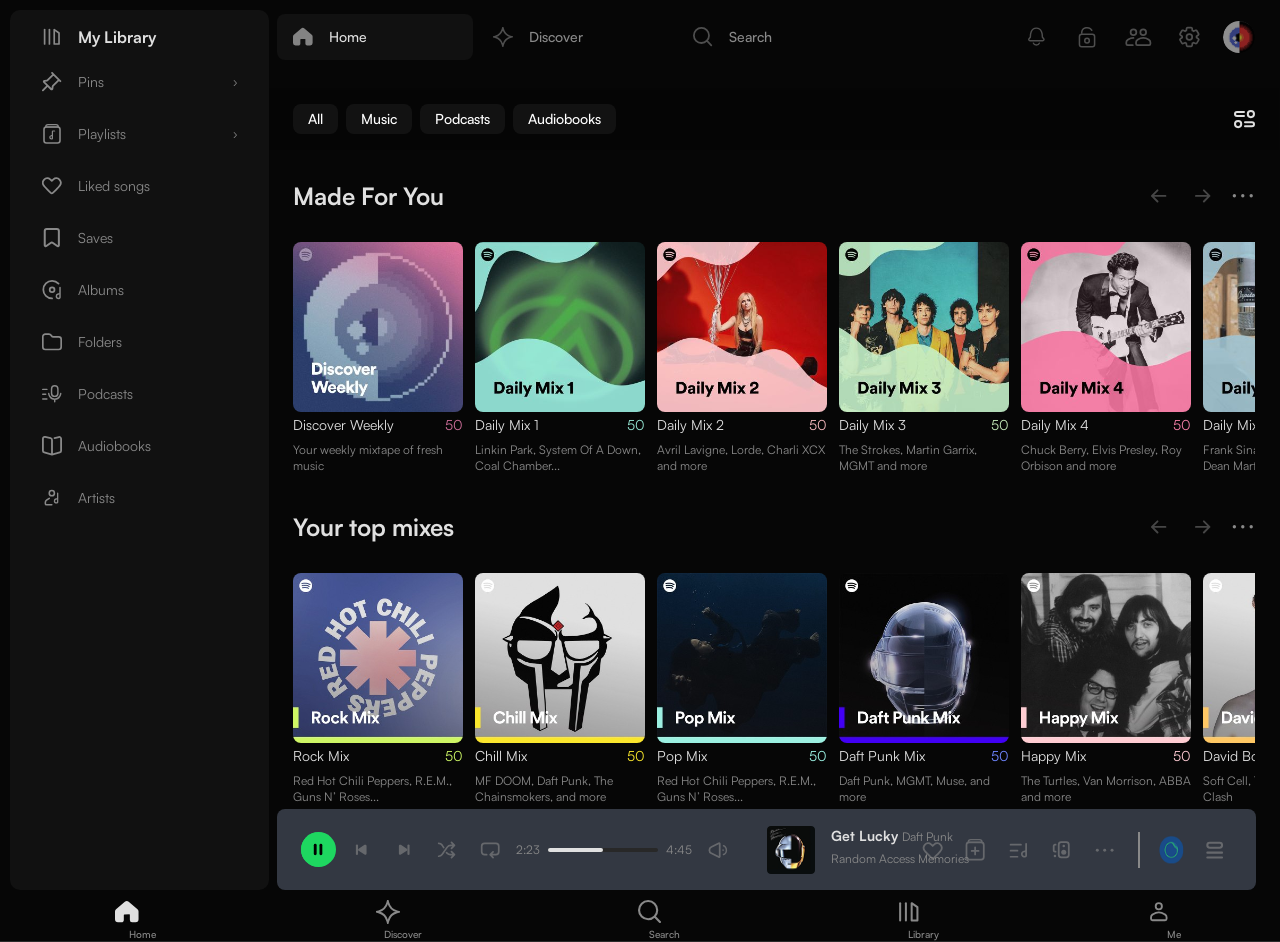
==== commit e069bce0: "refactor: add html link" ====
--- a/index.html
+++ b/index.html
@@ -1,1986 +1,1174 @@
-<!doctype html>
+<!DOCTYPE html>
 <html lang="en">
-  <head>
-    <meta charset="UTF-8" />
-    <meta name="viewport" content="width=device-width, initial-scale=1.0" />
-    <title>Spotify</title>
-    <link rel="stylesheet" href="css/main.css" />
-  </head>
-  <body>
-    <input type="checkbox" id="player-popup" class="player-popup__input" />
-
-    <!-- App Wrapper -->
-    <div class="app-wrapper">
-      <input
-        type="checkbox"
-        id="friends-toggle-input"
-        class="hidden-checkbox"
-      />
-
-      <!-- Sidebar -->
-      <aside class="sidebar">
-        <div class="sidebar-header">
-          <a href="html/library.html" class="sidebar-header__left">
-            <img
-              src="assets/icons/mylibrary.svg"
-              alt=""
-              class="sidebar-header__icon"
-            />
-            <span class="sidebar-title">My Library</span>
+<head>
+  <meta charset="UTF-8">
+  <meta name="viewport" content="width=device-width, initial-scale=1.0">
+  <title>Spotify</title>
+  <link rel="stylesheet" href="css/main.css">
+</head>
+<body>
+
+  <input type="checkbox" id="player-popup" class="player-popup__input">
+
+  <!-- App Wrapper -->
+  <div class="app-wrapper">
+    <input type="checkbox" id="friends-toggle-input" class="hidden-checkbox">
+
+    <!-- Sidebar -->
+    <aside class="sidebar">
+      <div class="sidebar-header">
+        <a href="html/library.html" class="sidebar-header__left">
+          <img src="assets/icons/mylibrary.svg" alt="" class="sidebar-header__icon">
+          <span class="sidebar-title">My Library</span>
+        </a>
+        <div class="sidebar-header__actions">
+          <button class="sidebar-header__btn" aria-label="More">···</button>
+          <button class="sidebar-header__btn" aria-label="Add">+</button>
+        </div>
+      </div>
+      <nav class="sidebar-nav">
+        <ul class="sidebar-list">
+          <li class="sidebar-item">
+            <a href="#" class="sidebar-link">
+              <img src="assets/icons/pins.svg" alt="" class="sidebar-link__icon">
+              <span class="sidebar-link__text">Pins</span>
+              <span class="sidebar-link__arrow">›</span>
+            </a>
+          </li>
+          <li class="sidebar-item">
+            <details class="sidebar-dropdown">
+              <summary class="sidebar-link">
+                <img src="assets/icons/playlists.svg" alt="" class="sidebar-link__icon">
+                <span class="sidebar-link__text">Playlists</span>
+                <span class="sidebar-link__arrow">›</span>
+              </summary>
+              <ul class="sidebar-sublist">
+                <li class="sidebar-subitem">
+                  <a href="#" class="sidebar-sublink">
+                    <img src="assets/icons/playlists.svg" alt="" class="sidebar-link__icon">
+                    <span>Chill stuff</span>
+                  </a>
+                </li>
+                <li class="sidebar-subitem">
+                  <a href="#" class="sidebar-sublink">
+                    <img src="assets/icons/playlists.svg" alt="" class="sidebar-link__icon">
+                    <span>Rock n Roll</span>
+                  </a>
+                </li>
+                <li class="sidebar-subitem">
+                  <a href="#" class="sidebar-sublink">
+                    <img src="assets/icons/playlists.svg" alt="" class="sidebar-link__icon">
+                    <span>The Jux Box</span>
+                  </a>
+                </li>
+                <li class="sidebar-subitem">
+                  <a href="#" class="sidebar-sublink">
+                    <img src="assets/icons/playlists.svg" alt="" class="sidebar-link__icon">
+                    <span>Selected Linkin Park</span>
+                  </a>
+                </li>
+                <li class="sidebar-subitem">
+                  <a href="#" class="sidebar-sublink">
+                    <img src="assets/icons/playlists.svg" alt="" class="sidebar-link__icon">
+                    <span>Vibe</span>
+                  </a>
+                </li>
+              </ul>
+            </details>
+          </li>
+          <li class="sidebar-item">
+            <a href="html/liked.songs.html" class="sidebar-link">
+              <img src="assets/icons/likedsongs.svg" alt="" class="sidebar-link__icon">
+              <span class="sidebar-link__text">Liked songs</span>
+            </a>
+          </li>
+          <li class="sidebar-item">
+            <a href="#" class="sidebar-link">
+              <img src="assets/icons/saves.svg" alt="" class="sidebar-link__icon">
+              <span class="sidebar-link__text">Saves</span>
+            </a>
+          </li>
+          <li class="sidebar-item">
+            <a href="#" class="sidebar-link">
+              <img src="assets/icons/albums.svg" alt="" class="sidebar-link__icon">
+              <span class="sidebar-link__text">Albums</span>
+            </a>
+          </li>
+          <li class="sidebar-item">
+            <a href="#" class="sidebar-link">
+              <img src="assets/icons/folders.svg" alt="" class="sidebar-link__icon">
+              <span class="sidebar-link__text">Folders</span>
+            </a>
+          </li>
+          <li class="sidebar-item">
+            <a href="#" class="sidebar-link">
+              <img src="assets/icons/podcasts.svg" alt="" class="sidebar-link__icon">
+              <span class="sidebar-link__text">Podcasts</span>
+            </a>
+          </li>
+          <li class="sidebar-item">
+            <a href="#" class="sidebar-link">
+              <img src="assets/icons/audiobooks.svg" alt="" class="sidebar-link__icon">
+              <span class="sidebar-link__text">Audiobooks</span>
+            </a>
+          </li>
+          <li class="sidebar-item">
+            <a href="#" class="sidebar-link">
+              <img src="assets/icons/artists.svg" alt="" class="sidebar-link__icon">
+              <span class="sidebar-link__text">Artists</span>
+            </a>
+          </li>
+        </ul>
+      </nav>
+    </aside>
+
+    <!-- Main Area -->
+    <div class="main-area">
+
+      <!-- Top Header -->
+      <header class="top-header">
+        <nav class="header-nav">
+          <a href="index.html" class="header-nav__link header-nav__link--active">
+            <img src="assets/icons/home-active.svg" alt="" class="header-nav__icon">
+            <span class="header-nav__text">Home</span>
           </a>
-          <div class="sidebar-header__actions">
-            <button class="sidebar-header__btn" aria-label="More">···</button>
-            <button class="sidebar-header__btn" aria-label="Add">+</button>
-          </div>
+          <a href="discover.html" class="header-nav__link">
+            <img src="assets/icons/discover.svg" alt="" class="header-nav__icon">
+            <span class="header-nav__text">Discover</span>
+          </a>
+          <a href="html/search.html" class="header-nav__link">
+            <img src="assets/icons/search.svg" alt="" class="header-nav__icon">
+            <span class="header-nav__text">Search</span>
+          </a>
+        </nav>
+        <div class="header-actions">
+          <button class="header-actions__btn" aria-label="Notifications">
+            <img src="assets/icons/notification.svg" alt="">
+          </button>
+          <button class="header-actions__btn header-actions__btn--lock" aria-label="Lock">
+            <img src="assets/icons/lock.svg" alt="">
+          </button>
+          <label for="friends-toggle-input" class="header-actions__btn" aria-label="Friends">
+            <img src="assets/icons/friends.svg" alt="">
+          </label>
+          <button class="header-actions__btn" aria-label="Settings">
+            <img src="assets/icons/settings.svg" alt="">
+          </button>
+          <button class="header-actions__btn header-actions__btn--avatar" aria-label="Profile">
+            <img src="assets/icons/avatar.png" alt="Profile" class="header-avatar">
+          </button>
         </div>
-        <nav class="sidebar-nav">
-          <ul class="sidebar-list">
-            <li class="sidebar-item">
-              <a href="#" class="sidebar-link">
-                <img
-                  src="assets/icons/pins.svg"
-                  alt=""
-                  class="sidebar-link__icon"
-                />
-                <span class="sidebar-link__text">Pins</span>
-                <span class="sidebar-link__arrow">›</span>
-              </a>
-            </li>
-            <li class="sidebar-item">
-              <details class="sidebar-dropdown">
-                <summary class="sidebar-link">
-                  <img
-                    src="assets/icons/playlists.svg"
-                    alt=""
-                    class="sidebar-link__icon"
-                  />
-                  <span class="sidebar-link__text">Playlists</span>
-                  <span class="sidebar-link__arrow">›</span>
-                </summary>
-                <ul class="sidebar-sublist">
-                  <li class="sidebar-subitem">
-                    <a href="#" class="sidebar-sublink">
-                      <img
-                        src="assets/icons/playlists.svg"
-                        alt=""
-                        class="sidebar-link__icon"
-                      />
-                      <span>Chill stuff</span>
-                    </a>
-                  </li>
-                  <li class="sidebar-subitem">
-                    <a href="#" class="sidebar-sublink">
-                      <img
-                        src="assets/icons/playlists.svg"
-                        alt=""
-                        class="sidebar-link__icon"
-                      />
-                      <span>Rock n Roll</span>
-                    </a>
-                  </li>
-                  <li class="sidebar-subitem">
-                    <a href="#" class="sidebar-sublink">
-                      <img
-                        src="assets/icons/playlists.svg"
-                        alt=""
-                        class="sidebar-link__icon"
-                      />
-                      <span>The Jux Box</span>
-                    </a>
-                  </li>
-                  <li class="sidebar-subitem">
-                    <a href="#" class="sidebar-sublink">
-                      <img
-                        src="assets/icons/playlists.svg"
-                        alt=""
-                        class="sidebar-link__icon"
-                      />
-                      <span>Selected Linkin Park</span>
-                    </a>
-                  </li>
-                  <li class="sidebar-subitem">
-                    <a href="#" class="sidebar-sublink">
-                      <img
-                        src="assets/icons/playlists.svg"
-                        alt=""
-                        class="sidebar-link__icon"
-                      />
-                      <span>Vibe</span>
-                    </a>
-                  </li>
-                </ul>
-              </details>
-            </li>
-            <li class="sidebar-item">
-              <a href="html/liked.songs.html" class="sidebar-link">
-                <img
-                  src="assets/icons/likedsongs.svg"
-                  alt=""
-                  class="sidebar-link__icon"
-                />
-                <span class="sidebar-link__text">Liked songs</span>
-              </a>
-            </li>
-            <li class="sidebar-item">
-              <a href="#" class="sidebar-link">
-                <img
-                  src="assets/icons/saves.svg"
-                  alt=""
-                  class="sidebar-link__icon"
-                />
-                <span class="sidebar-link__text">Saves</span>
-              </a>
-            </li>
-            <li class="sidebar-item">
-              <a href="#" class="sidebar-link">
-                <img
-                  src="assets/icons/albums.svg"
-                  alt=""
-                  class="sidebar-link__icon"
-                />
-                <span class="sidebar-link__text">Albums</span>
-              </a>
-            </li>
-            <li class="sidebar-item">
-              <a href="#" class="sidebar-link">
-                <img
-                  src="assets/icons/folders.svg"
-                  alt=""
-                  class="sidebar-link__icon"
-                />
-                <span class="sidebar-link__text">Folders</span>
-              </a>
-            </li>
-            <li class="sidebar-item">
-              <a href="#" class="sidebar-link">
-                <img
-                  src="assets/icons/podcasts.svg"
-                  alt=""
-                  class="sidebar-link__icon"
-                />
-                <span class="sidebar-link__text">Podcasts</span>
-              </a>
-            </li>
-            <li class="sidebar-item">
-              <a href="#" class="sidebar-link">
-                <img
-                  src="assets/icons/audiobooks.svg"
-                  alt=""
-                  class="sidebar-link__icon"
-                />
-                <span class="sidebar-link__text">Audiobooks</span>
-              </a>
-            </li>
-            <li class="sidebar-item">
-              <a href="#" class="sidebar-link">
-                <img
-                  src="assets/icons/artists.svg"
-                  alt=""
-                  class="sidebar-link__icon"
-                />
-                <span class="sidebar-link__text">Artists</span>
-              </a>
-            </li>
-          </ul>
-        </nav>
-      </aside>
-
-      <!-- Main Area -->
-      <div class="main-area">
-        <!-- Top Header -->
-        <header class="top-header">
-          <nav class="header-nav">
-            <a
-              href="index.html"
-              class="header-nav__link header-nav__link--active"
-            >
-              <img
-                src="assets/icons/home-active.svg"
-                alt=""
-                class="header-nav__icon"
-              />
-              <span class="header-nav__text">Home</span>
-            </a>
-            <a href="discover.html" class="header-nav__link">
-              <img
-                src="assets/icons/discover.svg"
-                alt=""
-                class="header-nav__icon"
-              />
-              <span class="header-nav__text">Discover</span>
-            </a>
-            <a href="html/search.html" class="header-nav__link">
-              <img
-                src="assets/icons/search.svg"
-                alt=""
-                class="header-nav__icon"
-              />
-              <span class="header-nav__text">Search</span>
-            </a>
-          </nav>
-          <div class="header-actions">
-            <button class="header-actions__btn" aria-label="Notifications">
-              <img src="assets/icons/notification.svg" alt="" />
-            </button>
-            <button
-              class="header-actions__btn header-actions__btn--lock"
-              aria-label="Lock"
-            >
-              <img src="assets/icons/lock.svg" alt="" />
-            </button>
-            <label
-              for="friends-toggle-input"
-              class="header-actions__btn"
-              aria-label="Friends"
-            >
-              <img src="assets/icons/friends.svg" alt="" />
-            </label>
-            <button class="header-actions__btn" aria-label="Settings">
-              <img src="assets/icons/settings.svg" alt="" />
-            </button>
-            <button
-              class="header-actions__btn header-actions__btn--avatar"
-              aria-label="Profile"
-            >
-              <img
-                src="assets/icons/avatar.png"
-                alt="Profile"
-                class="header-avatar"
-              />
-            </button>
-          </div>
-        </header>
-
-        <!-- Main Content -->
-        <main class="main-content">
-          <!-- Filter Chips -->
-          <div class="filters-sticky-header">
-            <div class="filter-chips">
-              <button class="chip filter-chip--active mobile-hide">All</button>
-              <button class="chip">Music</button>
-              <button class="chip">Podcasts</button>
-              <button class="chip">Audiobooks</button>
-            </div>
-
-            <!-- dropdown -->
-
-            <div class="feed-settings-wrapper">
-              <input
-                type="checkbox"
-                id="feed-dropdown-toggle"
-                class="hidden-checkbox"
-              />
-
-              <label for="feed-dropdown-toggle" class="feed-settings-btn">
-                <svg
-                  width="21"
-                  height="19"
-                  viewBox="0 0 21 19"
-                  fill="none"
-                  xmlns="http://www.w3.org/2000/svg"
-                >
-                  <path
-                    d="M10 2H3C1.89543 2 1 2.89543 1 4C1 5.10457 1.89543 6 3 6H10"
-                    stroke="currentColor"
-                    stroke-width="2"
-                    stroke-linecap="round"
-                  />
-                  <rect
-                    x="13.7692"
-                    y="1"
-                    width="6.23077"
-                    height="6.23077"
-                    rx="3.11538"
-                    stroke="currentColor"
-                    stroke-width="2"
-                  />
-                  <path
-                    d="M11 16.231L18 16.231C19.1046 16.231 20 15.3355 20 14.231C20 13.1264 19.1046 12.231 18 12.231L11 12.231"
-                    stroke="currentColor"
-                    stroke-width="2"
-                    stroke-linecap="round"
-                  />
-                  <rect
-                    x="7.23077"
-                    y="17.231"
-                    width="6.23077"
-                    height="6.23077"
-                    rx="3.11538"
-                    transform="rotate(-180 7.23077 17.231)"
-                    stroke="currentColor"
-                    stroke-width="2"
-                  />
-                </svg>
-              </label>
-
-              <div class="feed-dropdown-menu">
-                <div class="menu-header">Customize feed</div>
-
-                <div class="menu-action">
-                  <span class="plus">+</span> Select from Library
-                </div>
-
-                <ul class="menu-list">
-                  <li class="menu-item">
-                    <div class="item-left">
-                      <label class="icon-toggle pin-toggle">
-                        <input
-                          type="checkbox"
-                          class="hidden-checkbox"
-                          checked
-                        />
-
-                        <label class="icon-toggle pin-toggle">
-                          <input
-                            type="checkbox"
-                            class="hidden-checkbox"
-                            checked
-                          />
-                          <svg
-                            class="inline-svg pin-svg"
-                            width="22"
-                            height="22"
-                            viewBox="0 0 22 22"
-                            fill="none"
-                            xmlns="http://www.w3.org/2000/svg"
-                          >
-                            <path
-                              d="M12.6064 2.51756L11.0885 0.99972M12.6064 2.51756L5.90599 9.21795C5.78288 9.34105 5.62208 9.41937 5.44925 9.44038L2.69595 9.77507C2.05135 9.85343 1.78005 10.6398 2.23921 11.099L6.16776 15.0275M12.6064 2.51756L18.6777 8.58889M20.1956 10.1067L18.6777 8.58889M18.6777 8.58889L11.9773 15.2893C11.8542 15.4124 11.7759 15.5732 11.7549 15.746L11.4202 18.4993C11.3418 19.1439 10.5555 19.4152 10.0963 18.9561L6.16776 15.0275M6.16776 15.0275L0.999964 20.1953"
-                              stroke="currentColor"
-                              stroke-width="2"
-                              stroke-linecap="round"
-                              stroke-linejoin="round"
-                            />
-                          </svg>
-                        </label>
-                      </label>
-                      <span class="item-name">New Releases</span>
-                    </div>
-
-                    <div class="item-right">
-                      <span class="drag-dots">:::</span>
-                      <label class="icon-toggle eye-toggle">
-                        <input type="checkbox" class="hidden-checkbox" />
-                        <img
-                          class="inline-svg eye-open"
-                          src="assets/icons/openeye.svg"
-                          alt=""
-                        />
-                        <img
-                          class="inline-svg eye-closed"
-                          src="assets/icons/clodeseye.svg"
-                          alt=""
-                        />
-                      </label>
-                    </div>
-                  </li>
-
-                  <li class="menu-item">
-                    <div class="item-left">
-                      <label class="icon-toggle pin-toggle">
-                        <input
-                          type="checkbox"
-                          class="hidden-checkbox"
-                          checked
-                        />
-
-                        <label class="icon-toggle pin-toggle">
-                          <input
-                            type="checkbox"
-                            class="hidden-checkbox"
-                            checked
-                          />
-                          <svg
-                            class="inline-svg pin-svg"
-                            width="22"
-                            height="22"
-                            viewBox="0 0 22 22"
-                            fill="none"
-                            xmlns="http://www.w3.org/2000/svg"
-                          >
-                            <path
-                              d="M12.6064 2.51756L11.0885 0.99972M12.6064 2.51756L5.90599 9.21795C5.78288 9.34105 5.62208 9.41937 5.44925 9.44038L2.69595 9.77507C2.05135 9.85343 1.78005 10.6398 2.23921 11.099L6.16776 15.0275M12.6064 2.51756L18.6777 8.58889M20.1956 10.1067L18.6777 8.58889M18.6777 8.58889L11.9773 15.2893C11.8542 15.4124 11.7759 15.5732 11.7549 15.746L11.4202 18.4993C11.3418 19.1439 10.5555 19.4152 10.0963 18.9561L6.16776 15.0275M6.16776 15.0275L0.999964 20.1953"
-                              stroke="currentColor"
-                              stroke-width="2"
-                              stroke-linecap="round"
-                              stroke-linejoin="round"
-                            />
-                          </svg>
-                        </label>
-                      </label>
-                      <span class="item-name">New Releases</span>
-                    </div>
-
-                    <div class="item-right">
-                      <span class="drag-dots">:::</span>
-                      <label class="icon-toggle eye-toggle">
-                        <input type="checkbox" class="hidden-checkbox" />
-                        <img
-                          class="inline-svg eye-open"
-                          src="assets/icons/openeye.svg"
-                          alt=""
-                        />
-                        <img
-                          class="inline-svg eye-closed"
-                          src="assets/icons/clodeseye.svg"
-                          alt=""
-                        />
-                      </label>
-                    </div>
-                  </li>
-
-                  <li class="menu-item">
-                    <div class="item-left">
-                      <label class="icon-toggle pin-toggle">
-                        <input
-                          type="checkbox"
-                          class="hidden-checkbox"
-                          checked
-                        />
-
-                        <label class="icon-toggle pin-toggle">
-                          <input
-                            type="checkbox"
-                            class="hidden-checkbox"
-                            checked
-                          />
-                          <svg
-                            class="inline-svg pin-svg"
-                            width="22"
-                            height="22"
-                            viewBox="0 0 22 22"
-                            fill="none"
-                            xmlns="http://www.w3.org/2000/svg"
-                          >
-                            <path
-                              d="M12.6064 2.51756L11.0885 0.99972M12.6064 2.51756L5.90599 9.21795C5.78288 9.34105 5.62208 9.41937 5.44925 9.44038L2.69595 9.77507C2.05135 9.85343 1.78005 10.6398 2.23921 11.099L6.16776 15.0275M12.6064 2.51756L18.6777 8.58889M20.1956 10.1067L18.6777 8.58889M18.6777 8.58889L11.9773 15.2893C11.8542 15.4124 11.7759 15.5732 11.7549 15.746L11.4202 18.4993C11.3418 19.1439 10.5555 19.4152 10.0963 18.9561L6.16776 15.0275M6.16776 15.0275L0.999964 20.1953"
-                              stroke="currentColor"
-                              stroke-width="2"
-                              stroke-linecap="round"
-                              stroke-linejoin="round"
-                            />
-                          </svg>
-                        </label>
-                      </label>
-                      <span class="item-name">New Releases</span>
-                    </div>
-
-                    <div class="item-right">
-                      <span class="drag-dots">:::</span>
-                      <label class="icon-toggle eye-toggle">
-                        <input type="checkbox" class="hidden-checkbox" />
-                        <img
-                          class="inline-svg eye-open"
-                          src="assets/icons/openeye.svg"
-                          alt=""
-                        />
-                        <img
-                          class="inline-svg eye-closed"
-                          src="assets/icons/clodeseye.svg"
-                          alt=""
-                        />
-                      </label>
-                    </div>
-                  </li>
-
-                  <li class="menu-item">
-                    <div class="item-left">
-                      <label class="icon-toggle pin-toggle">
-                        <input
-                          type="checkbox"
-                          class="hidden-checkbox"
-                          checked
-                        />
-
-                        <label class="icon-toggle pin-toggle">
-                          <input
-                            type="checkbox"
-                            class="hidden-checkbox"
-                            checked
-                          />
-                          <svg
-                            class="inline-svg pin-svg"
-                            width="22"
-                            height="22"
-                            viewBox="0 0 22 22"
-                            fill="none"
-                            xmlns="http://www.w3.org/2000/svg"
-                          >
-                            <path
-                              d="M12.6064 2.51756L11.0885 0.99972M12.6064 2.51756L5.90599 9.21795C5.78288 9.34105 5.62208 9.41937 5.44925 9.44038L2.69595 9.77507C2.05135 9.85343 1.78005 10.6398 2.23921 11.099L6.16776 15.0275M12.6064 2.51756L18.6777 8.58889M20.1956 10.1067L18.6777 8.58889M18.6777 8.58889L11.9773 15.2893C11.8542 15.4124 11.7759 15.5732 11.7549 15.746L11.4202 18.4993C11.3418 19.1439 10.5555 19.4152 10.0963 18.9561L6.16776 15.0275M6.16776 15.0275L0.999964 20.1953"
-                              stroke="currentColor"
-                              stroke-width="2"
-                              stroke-linecap="round"
-                              stroke-linejoin="round"
-                            />
-                          </svg>
-                        </label>
-                      </label>
-                      <span class="item-name">New Releases</span>
-                    </div>
-
-                    <div class="item-right">
-                      <span class="drag-dots">:::</span>
-                      <label class="icon-toggle eye-toggle">
-                        <input type="checkbox" class="hidden-checkbox" />
-                        <img
-                          class="inline-svg eye-open"
-                          src="assets/icons/openeye.svg"
-                          alt=""
-                        />
-                        <img
-                          class="inline-svg eye-closed"
-                          src="assets/icons/clodeseye.svg"
-                          alt=""
-                        />
-                      </label>
-                    </div>
-                  </li>
-
-                  <li class="menu-item">
-                    <div class="item-left">
-                      <label class="icon-toggle pin-toggle">
-                        <input
-                          type="checkbox"
-                          class="hidden-checkbox"
-                          checked
-                        />
-
-                        <label class="icon-toggle pin-toggle">
-                          <input
-                            type="checkbox"
-                            class="hidden-checkbox"
-                            checked
-                          />
-                          <svg
-                            class="inline-svg pin-svg"
-                            width="22"
-                            height="22"
-                            viewBox="0 0 22 22"
-                            fill="none"
-                            xmlns="http://www.w3.org/2000/svg"
-                          >
-                            <path
-                              d="M12.6064 2.51756L11.0885 0.99972M12.6064 2.51756L5.90599 9.21795C5.78288 9.34105 5.62208 9.41937 5.44925 9.44038L2.69595 9.77507C2.05135 9.85343 1.78005 10.6398 2.23921 11.099L6.16776 15.0275M12.6064 2.51756L18.6777 8.58889M20.1956 10.1067L18.6777 8.58889M18.6777 8.58889L11.9773 15.2893C11.8542 15.4124 11.7759 15.5732 11.7549 15.746L11.4202 18.4993C11.3418 19.1439 10.5555 19.4152 10.0963 18.9561L6.16776 15.0275M6.16776 15.0275L0.999964 20.1953"
-                              stroke="currentColor"
-                              stroke-width="2"
-                              stroke-linecap="round"
-                              stroke-linejoin="round"
-                            />
-                          </svg>
-                        </label>
-                      </label>
-                      <span class="item-name">New Releases</span>
-                    </div>
-
-                    <div class="item-right">
-                      <span class="drag-dots">:::</span>
-                      <label class="icon-toggle eye-toggle">
-                        <input type="checkbox" class="hidden-checkbox" />
-                        <img
-                          class="inline-svg eye-open"
-                          src="assets/icons/openeye.svg"
-                          alt=""
-                        />
-                        <img
-                          class="inline-svg eye-closed"
-                          src="assets/icons/clodeseye.svg"
-                          alt=""
-                        />
-                      </label>
-                    </div>
-                  </li>
-
-                  <li class="menu-item">
-                    <div class="item-left">
-                      <label class="icon-toggle pin-toggle">
-                        <input
-                          type="checkbox"
-                          class="hidden-checkbox"
-                          checked
-                        />
-
-                        <label class="icon-toggle pin-toggle">
-                          <input
-                            type="checkbox"
-                            class="hidden-checkbox"
-                            checked
-                          />
-                          <svg
-                            class="inline-svg pin-svg"
-                            width="22"
-                            height="22"
-                            viewBox="0 0 22 22"
-                            fill="none"
-                            xmlns="http://www.w3.org/2000/svg"
-                          >
-                            <path
-                              d="M12.6064 2.51756L11.0885 0.99972M12.6064 2.51756L5.90599 9.21795C5.78288 9.34105 5.62208 9.41937 5.44925 9.44038L2.69595 9.77507C2.05135 9.85343 1.78005 10.6398 2.23921 11.099L6.16776 15.0275M12.6064 2.51756L18.6777 8.58889M20.1956 10.1067L18.6777 8.58889M18.6777 8.58889L11.9773 15.2893C11.8542 15.4124 11.7759 15.5732 11.7549 15.746L11.4202 18.4993C11.3418 19.1439 10.5555 19.4152 10.0963 18.9561L6.16776 15.0275M6.16776 15.0275L0.999964 20.1953"
-                              stroke="currentColor"
-                              stroke-width="2"
-                              stroke-linecap="round"
-                              stroke-linejoin="round"
-                            />
-                          </svg>
-                        </label>
-                      </label>
-                      <span class="item-name">New Releases</span>
-                    </div>
-
-                    <div class="item-right">
-                      <span class="drag-dots">:::</span>
-                      <label class="icon-toggle eye-toggle">
-                        <input type="checkbox" class="hidden-checkbox" />
-                        <img
-                          class="inline-svg eye-open"
-                          src="assets/icons/openeye.svg"
-                          alt=""
-                        />
-                        <img
-                          class="inline-svg eye-closed"
-                          src="assets/icons/clodeseye.svg"
-                          alt=""
-                        />
-                      </label>
-                    </div>
-                  </li>
-
-                  <li class="menu-item">
-                    <div class="item-left">
-                      <label class="icon-toggle pin-toggle">
-                        <input
-                          type="checkbox"
-                          class="hidden-checkbox"
-                          checked
-                        />
-
-                        <label class="icon-toggle pin-toggle">
-                          <input
-                            type="checkbox"
-                            class="hidden-checkbox"
-                            checked
-                          />
-                          <svg
-                            class="inline-svg pin-svg"
-                            width="22"
-                            height="22"
-                            viewBox="0 0 22 22"
-                            fill="none"
-                            xmlns="http://www.w3.org/2000/svg"
-                          >
-                            <path
-                              d="M12.6064 2.51756L11.0885 0.99972M12.6064 2.51756L5.90599 9.21795C5.78288 9.34105 5.62208 9.41937 5.44925 9.44038L2.69595 9.77507C2.05135 9.85343 1.78005 10.6398 2.23921 11.099L6.16776 15.0275M12.6064 2.51756L18.6777 8.58889M20.1956 10.1067L18.6777 8.58889M18.6777 8.58889L11.9773 15.2893C11.8542 15.4124 11.7759 15.5732 11.7549 15.746L11.4202 18.4993C11.3418 19.1439 10.5555 19.4152 10.0963 18.9561L6.16776 15.0275M6.16776 15.0275L0.999964 20.1953"
-                              stroke="currentColor"
-                              stroke-width="2"
-                              stroke-linecap="round"
-                              stroke-linejoin="round"
-                            />
-                          </svg>
-                        </label>
-                      </label>
-                      <span class="item-name">New Releases</span>
-                    </div>
-
-                    <div class="item-right">
-                      <span class="drag-dots">:::</span>
-                      <label class="icon-toggle eye-toggle">
-                        <input type="checkbox" class="hidden-checkbox" />
-                        <img
-                          class="inline-svg eye-open"
-                          src="assets/icons/openeye.svg"
-                          alt=""
-                        />
-                        <img
-                          class="inline-svg eye-closed"
-                          src="assets/icons/clodeseye.svg"
-                          alt=""
-                        />
-                      </label>
-                    </div>
-                  </li>
-
-                  <li class="menu-item">
-                    <div class="item-left">
-                      <label class="icon-toggle pin-toggle">
-                        <input
-                          type="checkbox"
-                          class="hidden-checkbox"
-                          checked
-                        />
-
-                        <label class="icon-toggle pin-toggle">
-                          <input
-                            type="checkbox"
-                            class="hidden-checkbox"
-                            checked
-                          />
-                          <svg
-                            class="inline-svg pin-svg"
-                            width="22"
-                            height="22"
-                            viewBox="0 0 22 22"
-                            fill="none"
-                            xmlns="http://www.w3.org/2000/svg"
-                          >
-                            <path
-                              d="M12.6064 2.51756L11.0885 0.99972M12.6064 2.51756L5.90599 9.21795C5.78288 9.34105 5.62208 9.41937 5.44925 9.44038L2.69595 9.77507C2.05135 9.85343 1.78005 10.6398 2.23921 11.099L6.16776 15.0275M12.6064 2.51756L18.6777 8.58889M20.1956 10.1067L18.6777 8.58889M18.6777 8.58889L11.9773 15.2893C11.8542 15.4124 11.7759 15.5732 11.7549 15.746L11.4202 18.4993C11.3418 19.1439 10.5555 19.4152 10.0963 18.9561L6.16776 15.0275M6.16776 15.0275L0.999964 20.1953"
-                              stroke="currentColor"
-                              stroke-width="2"
-                              stroke-linecap="round"
-                              stroke-linejoin="round"
-                            />
-                          </svg>
-                        </label>
-                      </label>
-                      <span class="item-name">New Releases</span>
-                    </div>
-
-                    <div class="item-right">
-                      <span class="drag-dots">:::</span>
-                      <label class="icon-toggle eye-toggle">
-                        <input type="checkbox" class="hidden-checkbox" />
-                        <img
-                          class="inline-svg eye-open"
-                          src="assets/icons/openeye.svg"
-                          alt=""
-                        />
-                        <img
-                          class="inline-svg eye-closed"
-                          src="assets/icons/clodeseye.svg"
-                          alt=""
-                        />
-                      </label>
-                    </div>
-                  </li>
-
-                  <li class="menu-item">
-                    <div class="item-left">
-                      <label class="icon-toggle pin-toggle">
-                        <input
-                          type="checkbox"
-                          class="hidden-checkbox"
-                          checked
-                        />
-
-                        <label class="icon-toggle pin-toggle">
-                          <input
-                            type="checkbox"
-                            class="hidden-checkbox"
-                            checked
-                          />
-                          <svg
-                            class="inline-svg pin-svg"
-                            width="22"
-                            height="22"
-                            viewBox="0 0 22 22"
-                            fill="none"
-                            xmlns="http://www.w3.org/2000/svg"
-                          >
-                            <path
-                              d="M12.6064 2.51756L11.0885 0.99972M12.6064 2.51756L5.90599 9.21795C5.78288 9.34105 5.62208 9.41937 5.44925 9.44038L2.69595 9.77507C2.05135 9.85343 1.78005 10.6398 2.23921 11.099L6.16776 15.0275M12.6064 2.51756L18.6777 8.58889M20.1956 10.1067L18.6777 8.58889M18.6777 8.58889L11.9773 15.2893C11.8542 15.4124 11.7759 15.5732 11.7549 15.746L11.4202 18.4993C11.3418 19.1439 10.5555 19.4152 10.0963 18.9561L6.16776 15.0275M6.16776 15.0275L0.999964 20.1953"
-                              stroke="currentColor"
-                              stroke-width="2"
-                              stroke-linecap="round"
-                              stroke-linejoin="round"
-                            />
-                          </svg>
-                        </label>
-                      </label>
-                      <span class="item-name">New Releases</span>
-                    </div>
-
-                    <div class="item-right">
-                      <span class="drag-dots">:::</span>
-                      <label class="icon-toggle eye-toggle">
-                        <input type="checkbox" class="hidden-checkbox" />
-                        <img
-                          class="inline-svg eye-open"
-                          src="assets/icons/openeye.svg"
-                          alt=""
-                        />
-                        <img
-                          class="inline-svg eye-closed"
-                          src="assets/icons/clodeseye.svg"
-                          alt=""
-                        />
-                      </label>
-                    </div>
-                  </li>
-                </ul>
-
-                <div class="menu-footer">
-                  <span>Allow Recommendation Rows</span>
-                  <label class="green-switch">
-                    <input type="checkbox" class="hidden-checkbox" checked />
-                    <span class="slider"></span>
-                  </label>
-                </div>
+      </header>
+
+      <!-- Main Content -->
+      <main class="main-content">
+
+        <!-- Filter Chips -->
+        <div class="filters-sticky-header">
+              <div class="filter-chips">
+                  <button class="chip filter-chip--active mobile-hide">All</button>
+                  <button class="chip">Music</button>
+                  <button class="chip">Podcasts</button>
+                  <button class="chip">Audiobooks</button>
               </div>
-            </div>
-          </div>
-          <!-- dropdown end -->
-
-          <!-- // Made For You Section -->
-          <section class="section-wrapper">
-            <!-- mobile cards -->
-            <div class="mobile-recent-grid">
-              <a href="#" class="recent-grid-item">
-                <img src="assets/images/get-lucky.png" alt="" />
-                <span class="recent-grid-text"
-                  >Get Lucky<br /><small>Daft Punk</small></span
-                >
-              </a>
-              <a href="#" class="recent-grid-item">
-                <img src="assets/images/dailymix2.svg" alt="" />
-                <span class="recent-grid-text">Daily Mix 2</span>
-              </a>
-              <a href="#" class="recent-grid-item">
-                <img src="assets/images/dailymix1.svg" alt="" />
-                <span class="recent-grid-text">Daily Mix 1</span>
-              </a>
-              <a href="#" class="recent-grid-item">
-                <img src="assets/images/get-lucky.png" alt="" />
-                <span class="recent-grid-text"
-                  >Instant Crush<br /><small>Daft Punk</small></span
-                >
-              </a>
-              <a href="#" class="recent-grid-item">
-                <img src="assets/images/get-lucky.png" alt="" />
-                <span class="recent-grid-text"
-                  >Around the world<br /><small>Daft Punk</small></span
-                >
-              </a>
-              <a href="#" class="recent-grid-item">
-                <img src="assets/images/rockmix.svg" alt="" />
-                <span class="recent-grid-text">Rock Mix</span>
-              </a>
-            </div>
-
+
+          
+         <!-- dropdown -->
+
+              
+                  <div class="feed-settings-wrapper">
+                    <input type="checkbox" id="feed-dropdown-toggle" class="hidden-checkbox">
+                    
+                    <label for="feed-dropdown-toggle" class="feed-settings-btn">
+                        <svg width="21" height="19" viewBox="0 0 21 19" fill="none" xmlns="http://www.w3.org/2000/svg">
+                        <path d="M10 2H3C1.89543 2 1 2.89543 1 4C1 5.10457 1.89543 6 3 6H10" stroke="currentColor" stroke-width="2" stroke-linecap="round"/>
+                        <rect x="13.7692" y="1" width="6.23077" height="6.23077" rx="3.11538" stroke="currentColor" stroke-width="2"/>
+                        <path d="M11 16.231L18 16.231C19.1046 16.231 20 15.3355 20 14.231C20 13.1264 19.1046 12.231 18 12.231L11 12.231" stroke="currentColor" stroke-width="2" stroke-linecap="round"/>
+                        <rect x="7.23077" y="17.231" width="6.23077" height="6.23077" rx="3.11538" transform="rotate(-180 7.23077 17.231)" stroke="currentColor" stroke-width="2"/>
+                        </svg>
+
+                    </label>
+
+                    <div class="feed-dropdown-menu">
+                        <div class="menu-header">Customize feed</div>
+                        
+                        <div class="menu-action">
+                            <span class="plus">+</span> Select from Library
+                        </div>
+
+                        <ul class="menu-list">
+                            
+                            <li class="menu-item">
+                                <div class="item-left">
+                                    <label class="icon-toggle pin-toggle">
+                                        <input type="checkbox" class="hidden-checkbox" checked>
+                                        
+                                       <label class="icon-toggle pin-toggle">
+                                          <input type="checkbox" class="hidden-checkbox" checked>
+                                          <svg class="inline-svg pin-svg" width="22" height="22" viewBox="0 0 22 22" fill="none" xmlns="http://www.w3.org/2000/svg">
+                                              <path d="M12.6064 2.51756L11.0885 0.99972M12.6064 2.51756L5.90599 9.21795C5.78288 9.34105 5.62208 9.41937 5.44925 9.44038L2.69595 9.77507C2.05135 9.85343 1.78005 10.6398 2.23921 11.099L6.16776 15.0275M12.6064 2.51756L18.6777 8.58889M20.1956 10.1067L18.6777 8.58889M18.6777 8.58889L11.9773 15.2893C11.8542 15.4124 11.7759 15.5732 11.7549 15.746L11.4202 18.4993C11.3418 19.1439 10.5555 19.4152 10.0963 18.9561L6.16776 15.0275M6.16776 15.0275L0.999964 20.1953" stroke="currentColor" stroke-width="2" stroke-linecap="round" stroke-linejoin="round"/>
+                                          </svg>
+                                      </label>
+
+                                    </label>
+                                    <span class="item-name">New Releases</span>
+                                </div>
+
+                                <div class="item-right">
+                                    <span class="drag-dots">:::</span>
+                                    <label class="icon-toggle eye-toggle">
+                                        <input type="checkbox" class="hidden-checkbox">
+                                        <img  class="inline-svg eye-open"  src="assets/icons/openeye.svg" alt="">
+                                        <img class="inline-svg eye-closed" src="assets/icons/clodeseye.svg" alt="">
+                                    </label>
+                                </div>
+                            </li>
+
+                              <li class="menu-item">
+                                <div class="item-left">
+                                    <label class="icon-toggle pin-toggle">
+                                        <input type="checkbox" class="hidden-checkbox" checked>
+                                        
+                                       <label class="icon-toggle pin-toggle">
+                                          <input type="checkbox" class="hidden-checkbox" checked>
+                                          <svg class="inline-svg pin-svg" width="22" height="22" viewBox="0 0 22 22" fill="none" xmlns="http://www.w3.org/2000/svg">
+                                              <path d="M12.6064 2.51756L11.0885 0.99972M12.6064 2.51756L5.90599 9.21795C5.78288 9.34105 5.62208 9.41937 5.44925 9.44038L2.69595 9.77507C2.05135 9.85343 1.78005 10.6398 2.23921 11.099L6.16776 15.0275M12.6064 2.51756L18.6777 8.58889M20.1956 10.1067L18.6777 8.58889M18.6777 8.58889L11.9773 15.2893C11.8542 15.4124 11.7759 15.5732 11.7549 15.746L11.4202 18.4993C11.3418 19.1439 10.5555 19.4152 10.0963 18.9561L6.16776 15.0275M6.16776 15.0275L0.999964 20.1953" stroke="currentColor" stroke-width="2" stroke-linecap="round" stroke-linejoin="round"/>
+                                          </svg>
+                                      </label>
+
+                                    </label>
+                                    <span class="item-name">New Releases</span>
+                                </div>
+
+                                <div class="item-right">
+                                    <span class="drag-dots">:::</span>
+                                    <label class="icon-toggle eye-toggle">
+                                        <input type="checkbox" class="hidden-checkbox">
+                                        <img  class="inline-svg eye-open"  src="assets/icons/openeye.svg" alt="">
+                                        <img class="inline-svg eye-closed" src="assets/icons/clodeseye.svg" alt="">
+                                    </label>
+                                </div>
+                            </li>
+
+                              <li class="menu-item">
+                                <div class="item-left">
+                                    <label class="icon-toggle pin-toggle">
+                                        <input type="checkbox" class="hidden-checkbox" checked>
+                                        
+                                       <label class="icon-toggle pin-toggle">
+                                          <input type="checkbox" class="hidden-checkbox" checked>
+                                          <svg class="inline-svg pin-svg" width="22" height="22" viewBox="0 0 22 22" fill="none" xmlns="http://www.w3.org/2000/svg">
+                                              <path d="M12.6064 2.51756L11.0885 0.99972M12.6064 2.51756L5.90599 9.21795C5.78288 9.34105 5.62208 9.41937 5.44925 9.44038L2.69595 9.77507C2.05135 9.85343 1.78005 10.6398 2.23921 11.099L6.16776 15.0275M12.6064 2.51756L18.6777 8.58889M20.1956 10.1067L18.6777 8.58889M18.6777 8.58889L11.9773 15.2893C11.8542 15.4124 11.7759 15.5732 11.7549 15.746L11.4202 18.4993C11.3418 19.1439 10.5555 19.4152 10.0963 18.9561L6.16776 15.0275M6.16776 15.0275L0.999964 20.1953" stroke="currentColor" stroke-width="2" stroke-linecap="round" stroke-linejoin="round"/>
+                                          </svg>
+                                      </label>
+
+                                    </label>
+                                    <span class="item-name">New Releases</span>
+                                </div>
+
+                                <div class="item-right">
+                                    <span class="drag-dots">:::</span>
+                                    <label class="icon-toggle eye-toggle">
+                                        <input type="checkbox" class="hidden-checkbox">
+                                        <img  class="inline-svg eye-open"  src="assets/icons/openeye.svg" alt="">
+                                        <img class="inline-svg eye-closed" src="assets/icons/clodeseye.svg" alt="">
+                                    </label>
+                                </div>
+                            </li>
+
+                              <li class="menu-item">
+                                <div class="item-left">
+                                    <label class="icon-toggle pin-toggle">
+                                        <input type="checkbox" class="hidden-checkbox" checked>
+                                        
+                                       <label class="icon-toggle pin-toggle">
+                                          <input type="checkbox" class="hidden-checkbox" checked>
+                                          <svg class="inline-svg pin-svg" width="22" height="22" viewBox="0 0 22 22" fill="none" xmlns="http://www.w3.org/2000/svg">
+                                              <path d="M12.6064 2.51756L11.0885 0.99972M12.6064 2.51756L5.90599 9.21795C5.78288 9.34105 5.62208 9.41937 5.44925 9.44038L2.69595 9.77507C2.05135 9.85343 1.78005 10.6398 2.23921 11.099L6.16776 15.0275M12.6064 2.51756L18.6777 8.58889M20.1956 10.1067L18.6777 8.58889M18.6777 8.58889L11.9773 15.2893C11.8542 15.4124 11.7759 15.5732 11.7549 15.746L11.4202 18.4993C11.3418 19.1439 10.5555 19.4152 10.0963 18.9561L6.16776 15.0275M6.16776 15.0275L0.999964 20.1953" stroke="currentColor" stroke-width="2" stroke-linecap="round" stroke-linejoin="round"/>
+                                          </svg>
+                                      </label>
+
+                                    </label>
+                                    <span class="item-name">New Releases</span>
+                                </div>
+
+                                <div class="item-right">
+                                    <span class="drag-dots">:::</span>
+                                    <label class="icon-toggle eye-toggle">
+                                        <input type="checkbox" class="hidden-checkbox">
+                                        <img  class="inline-svg eye-open"  src="assets/icons/openeye.svg" alt="">
+                                        <img class="inline-svg eye-closed" src="assets/icons/clodeseye.svg" alt="">
+                                    </label>
+                                </div>
+                            </li>
+
+                              <li class="menu-item">
+                                <div class="item-left">
+                                    <label class="icon-toggle pin-toggle">
+                                        <input type="checkbox" class="hidden-checkbox" checked>
+                                        
+                                       <label class="icon-toggle pin-toggle">
+                                          <input type="checkbox" class="hidden-checkbox" checked>
+                                          <svg class="inline-svg pin-svg" width="22" height="22" viewBox="0 0 22 22" fill="none" xmlns="http://www.w3.org/2000/svg">
+                                              <path d="M12.6064 2.51756L11.0885 0.99972M12.6064 2.51756L5.90599 9.21795C5.78288 9.34105 5.62208 9.41937 5.44925 9.44038L2.69595 9.77507C2.05135 9.85343 1.78005 10.6398 2.23921 11.099L6.16776 15.0275M12.6064 2.51756L18.6777 8.58889M20.1956 10.1067L18.6777 8.58889M18.6777 8.58889L11.9773 15.2893C11.8542 15.4124 11.7759 15.5732 11.7549 15.746L11.4202 18.4993C11.3418 19.1439 10.5555 19.4152 10.0963 18.9561L6.16776 15.0275M6.16776 15.0275L0.999964 20.1953" stroke="currentColor" stroke-width="2" stroke-linecap="round" stroke-linejoin="round"/>
+                                          </svg>
+                                      </label>
+
+                                    </label>
+                                    <span class="item-name">New Releases</span>
+                                </div>
+
+                                <div class="item-right">
+                                    <span class="drag-dots">:::</span>
+                                    <label class="icon-toggle eye-toggle">
+                                        <input type="checkbox" class="hidden-checkbox">
+                                        <img  class="inline-svg eye-open"  src="assets/icons/openeye.svg" alt="">
+                                        <img class="inline-svg eye-closed" src="assets/icons/clodeseye.svg" alt="">
+                                    </label>
+                                </div>
+                            </li>
+
+                              <li class="menu-item">
+                                <div class="item-left">
+                                    <label class="icon-toggle pin-toggle">
+                                        <input type="checkbox" class="hidden-checkbox" checked>
+                                        
+                                       <label class="icon-toggle pin-toggle">
+                                          <input type="checkbox" class="hidden-checkbox" checked>
+                                          <svg class="inline-svg pin-svg" width="22" height="22" viewBox="0 0 22 22" fill="none" xmlns="http://www.w3.org/2000/svg">
+                                              <path d="M12.6064 2.51756L11.0885 0.99972M12.6064 2.51756L5.90599 9.21795C5.78288 9.34105 5.62208 9.41937 5.44925 9.44038L2.69595 9.77507C2.05135 9.85343 1.78005 10.6398 2.23921 11.099L6.16776 15.0275M12.6064 2.51756L18.6777 8.58889M20.1956 10.1067L18.6777 8.58889M18.6777 8.58889L11.9773 15.2893C11.8542 15.4124 11.7759 15.5732 11.7549 15.746L11.4202 18.4993C11.3418 19.1439 10.5555 19.4152 10.0963 18.9561L6.16776 15.0275M6.16776 15.0275L0.999964 20.1953" stroke="currentColor" stroke-width="2" stroke-linecap="round" stroke-linejoin="round"/>
+                                          </svg>
+                                      </label>
+
+                                    </label>
+                                    <span class="item-name">New Releases</span>
+                                </div>
+
+                                <div class="item-right">
+                                    <span class="drag-dots">:::</span>
+                                    <label class="icon-toggle eye-toggle">
+                                        <input type="checkbox" class="hidden-checkbox">
+                                        <img  class="inline-svg eye-open"  src="assets/icons/openeye.svg" alt="">
+                                        <img class="inline-svg eye-closed" src="assets/icons/clodeseye.svg" alt="">
+                                    </label>
+                                </div>
+                            </li>
+
+                              <li class="menu-item">
+                                <div class="item-left">
+                                    <label class="icon-toggle pin-toggle">
+                                        <input type="checkbox" class="hidden-checkbox" checked>
+                                        
+                                       <label class="icon-toggle pin-toggle">
+                                          <input type="checkbox" class="hidden-checkbox" checked>
+                                          <svg class="inline-svg pin-svg" width="22" height="22" viewBox="0 0 22 22" fill="none" xmlns="http://www.w3.org/2000/svg">
+                                              <path d="M12.6064 2.51756L11.0885 0.99972M12.6064 2.51756L5.90599 9.21795C5.78288 9.34105 5.62208 9.41937 5.44925 9.44038L2.69595 9.77507C2.05135 9.85343 1.78005 10.6398 2.23921 11.099L6.16776 15.0275M12.6064 2.51756L18.6777 8.58889M20.1956 10.1067L18.6777 8.58889M18.6777 8.58889L11.9773 15.2893C11.8542 15.4124 11.7759 15.5732 11.7549 15.746L11.4202 18.4993C11.3418 19.1439 10.5555 19.4152 10.0963 18.9561L6.16776 15.0275M6.16776 15.0275L0.999964 20.1953" stroke="currentColor" stroke-width="2" stroke-linecap="round" stroke-linejoin="round"/>
+                                          </svg>
+                                      </label>
+
+                                    </label>
+                                    <span class="item-name">New Releases</span>
+                                </div>
+
+                                <div class="item-right">
+                                    <span class="drag-dots">:::</span>
+                                    <label class="icon-toggle eye-toggle">
+                                        <input type="checkbox" class="hidden-checkbox">
+                                        <img  class="inline-svg eye-open"  src="assets/icons/openeye.svg" alt="">
+                                        <img class="inline-svg eye-closed" src="assets/icons/clodeseye.svg" alt="">
+                                    </label>
+                                </div>
+                            </li>
+
+                              <li class="menu-item">
+                                <div class="item-left">
+                                    <label class="icon-toggle pin-toggle">
+                                        <input type="checkbox" class="hidden-checkbox" checked>
+                                        
+                                       <label class="icon-toggle pin-toggle">
+                                          <input type="checkbox" class="hidden-checkbox" checked>
+                                          <svg class="inline-svg pin-svg" width="22" height="22" viewBox="0 0 22 22" fill="none" xmlns="http://www.w3.org/2000/svg">
+                                              <path d="M12.6064 2.51756L11.0885 0.99972M12.6064 2.51756L5.90599 9.21795C5.78288 9.34105 5.62208 9.41937 5.44925 9.44038L2.69595 9.77507C2.05135 9.85343 1.78005 10.6398 2.23921 11.099L6.16776 15.0275M12.6064 2.51756L18.6777 8.58889M20.1956 10.1067L18.6777 8.58889M18.6777 8.58889L11.9773 15.2893C11.8542 15.4124 11.7759 15.5732 11.7549 15.746L11.4202 18.4993C11.3418 19.1439 10.5555 19.4152 10.0963 18.9561L6.16776 15.0275M6.16776 15.0275L0.999964 20.1953" stroke="currentColor" stroke-width="2" stroke-linecap="round" stroke-linejoin="round"/>
+                                          </svg>
+                                      </label>
+
+                                    </label>
+                                    <span class="item-name">New Releases</span>
+                                </div>
+
+                                <div class="item-right">
+                                    <span class="drag-dots">:::</span>
+                                    <label class="icon-toggle eye-toggle">
+                                        <input type="checkbox" class="hidden-checkbox">
+                                        <img  class="inline-svg eye-open"  src="assets/icons/openeye.svg" alt="">
+                                        <img class="inline-svg eye-closed" src="assets/icons/clodeseye.svg" alt="">
+                                    </label>
+                                </div>
+                            </li>
+
+                              <li class="menu-item">
+                                <div class="item-left">
+                                    <label class="icon-toggle pin-toggle">
+                                        <input type="checkbox" class="hidden-checkbox" checked>
+                                        
+                                       <label class="icon-toggle pin-toggle">
+                                          <input type="checkbox" class="hidden-checkbox" checked>
+                                          <svg class="inline-svg pin-svg" width="22" height="22" viewBox="0 0 22 22" fill="none" xmlns="http://www.w3.org/2000/svg">
+                                              <path d="M12.6064 2.51756L11.0885 0.99972M12.6064 2.51756L5.90599 9.21795C5.78288 9.34105 5.62208 9.41937 5.44925 9.44038L2.69595 9.77507C2.05135 9.85343 1.78005 10.6398 2.23921 11.099L6.16776 15.0275M12.6064 2.51756L18.6777 8.58889M20.1956 10.1067L18.6777 8.58889M18.6777 8.58889L11.9773 15.2893C11.8542 15.4124 11.7759 15.5732 11.7549 15.746L11.4202 18.4993C11.3418 19.1439 10.5555 19.4152 10.0963 18.9561L6.16776 15.0275M6.16776 15.0275L0.999964 20.1953" stroke="currentColor" stroke-width="2" stroke-linecap="round" stroke-linejoin="round"/>
+                                          </svg>
+                                      </label>
+
+                                    </label>
+                                    <span class="item-name">New Releases</span>
+                                </div>
+
+                                <div class="item-right">
+                                    <span class="drag-dots">:::</span>
+                                    <label class="icon-toggle eye-toggle">
+                                        <input type="checkbox" class="hidden-checkbox">
+                                        <img  class="inline-svg eye-open"  src="assets/icons/openeye.svg" alt="">
+                                        <img class="inline-svg eye-closed" src="assets/icons/clodeseye.svg" alt="">
+                                    </label>
+                                </div>
+                            </li>
+
+                            
+                        </ul>
+
+                        <div class="menu-footer">
+                            <span>Allow Recommendation Rows</span>
+                            <label class="green-switch">
+                                <input type="checkbox" class="hidden-checkbox" checked>
+                                <span class="slider"></span>
+                            </label>
+                        </div>
+                    </div>
+                </div>
+         
+        </div>
+        <!-- dropdown end -->
+
+        <!-- // Made For You Section -->
+       <section class="section-wrapper">
+        <!-- mobile cards -->
+              <div class="mobile-recent-grid">
+                <a href="#" class="recent-grid-item">
+                    <img src="assets/images/get-lucky.png" alt="">
+                    <span class="recent-grid-text">Get Lucky<br><small>Daft Punk</small></span>
+                </a>
+                 <a href="#" class="recent-grid-item">
+                    <img src="assets/images/dailymix2.svg" alt="">
+                    <span class="recent-grid-text">Daily Mix 2</span>
+                </a>
+                <a href="#" class="recent-grid-item">
+                    <img src="assets/images/dailymix1.svg" alt="">
+                    <span class="recent-grid-text">Daily Mix 1</span>
+                </a>
+                <a href="#" class="recent-grid-item">
+                    <img src="assets/images/get-lucky.png" alt="">
+                    <span class="recent-grid-text">Instant Crush<br><small>Daft Punk</small></span>
+                </a>
+                <a href="#" class="recent-grid-item">
+                    <img src="assets/images/get-lucky.png" alt="">
+                    <span class="recent-grid-text">Around the world<br><small>Daft Punk</small></span>
+                </a>
+                <a href="#" class="recent-grid-item">
+                    <img src="assets/images/rockmix.svg" alt="">
+                    <span class="recent-grid-text">Rock Mix</span>
+                </a>
+              </div>
+
+       <div class="section_header">
+                <h3 class="section_title">Made For You</h3>
+                <div class="section_controls">
+                    <button class="arrow" onclick="document.getElementById('made-for-you').scrollBy({left:-600, behavior:'smooth'})">
+                        <svg class="arrow" width="17" height="14" viewBox="0 0 17 14" fill="none" xmlns="http://www.w3.org/2000/svg">
+                            <path d="M15.3224 6.90363L1.01029 6.90363M1.01029 6.90363L6.90353 12.7969M1.01029 6.90363L6.90353 1.01039" stroke="currentColor" stroke-width="2.02054" stroke-linecap="round" stroke-linejoin="round"/>
+                        </svg>
+                    </button>
+                    <button class="arrow" onclick="document.getElementById('made-for-you').scrollBy({left:600, behavior:'smooth'})">
+                        <svg class="arrow" width="17" height="14" viewBox="0 0 17 14" fill="none" xmlns="http://www.w3.org/2000/svg">
+                            <path d="M1.01025 6.90301H15.3224M15.3224 6.90301L9.42917 1.00977M15.3224 6.90301L9.42917 12.7963" stroke="currentColor" stroke-width="2.02054" stroke-linecap="round" stroke-linejoin="round"/>
+                        </svg>
+                    </button>
+                     <img src="assets/icons/threedot.svg" alt="">
+                </div>
+            </div>
+            <div class="cards-wrapper" id="made-for-you">
+                <!-- CARD -->
+                 <div class="card_wrapper">
+                    <div class="second"></div>
+                    <div class="third"></div>
+                    <div class="card_banner">
+                        <img src="assets/images/home/discover.svg" alt="">
+                    </div>
+                    <div class="card_content">
+                        <div class="content_header">
+                            <h4 class="card_title">Discover Weekly</h4>
+                            <h4 class="card_number"  style="color: #CE6E9A;">50</h4>
+                        </div>
+                        <p class="card_text">Your weekly mixtape of fresh music</p>
+                    </div>
+                 </div>
+                 <!--  -->
+                 <div class="card_wrapper">
+                    <div class="second"  style="background-color: rgba(149, 230, 211, 0.3);"></div>
+                    <div class="third"  style="background-color: rgba(149, 230, 211, 0.15);"></div>
+                    <div class="card_banner">
+                        <img src="assets/images/dailymix1.svg" alt="">
+                    </div>
+                    <div class="card_content">
+                        <div class="content_header">
+                            <h4 class="card_title">Daily Mix 1</h4>
+                            <h4 class="card_number"  style="color: #95E6D3;">50</h4>
+                        </div>
+                        <p class="card_text">Linkin Park, System Of A Down, Coal Chamber...</p>
+                    </div>
+                 </div>
+                 <!--  -->
+                 <div class="card_wrapper">
+                    <div class="second" style="background-color: lch(80.29% 23.16 14.84 / 0.3);"></div>
+                    <div class="third" style="background-color: rgba(244, 184, 189, 0.15);"></div>
+                    <div class="card_banner">
+                        <img src="assets/images/dailymix2.svg" alt="">
+                    </div>
+                    <div class="card_content">
+                        <div class="content_header">
+                            <h4 class="card_title">Daily Mix 2</h4>
+                            <h4 class="card_number"  style="color: #F4B8BD;">50</h4>
+                        </div>
+                        <p class="card_text">Avril Lavigne, Lorde, Charli XCX and more</p>
+                    </div>
+                 </div>
+                 <!--  -->
+                 <div class="card_wrapper">
+                    <div class="second"  style="background-color: rgba(195, 231, 183, 0.3);"></div>
+                    <div class="third"  style="background-color: hsla(105, 50%, 81%, 0.15);"></div>
+                    <div class="card_banner">
+                        <img src="assets/images/dailymix3.svg" alt="">
+                    </div>
+                    <div class="card_content">
+                        <div class="content_header">
+                            <h4 class="card_title">Daily Mix 3</h4>
+                            <h4 class="card_number"  style="color: #C3E7B7;">50</h4>
+                        </div>
+                        <p class="card_text">The Strokes, Martin Garrix, MGMT and more</p>
+                    </div>
+                 </div>
+                 <!--  -->
+                 <div class="card_wrapper">
+                    <div class="second"  style="background-color: rgba(243, 127, 166, 0.3);"></div>
+                    <div class="third"  style="background-color: rgba(243, 127, 166, 0.15);"></div>
+                    <div class="card_banner">
+                        <img src="assets/images/dailymix4.svg" alt="">
+                    </div>
+                    <div class="card_content">
+                        <div class="content_header">
+                            <h4 class="card_title">Daily Mix 4</h4>
+                            <h4 class="card_number"  style="color: #F37FA6;">50</h4>
+                        </div>
+                        <p class="card_text">Chuck Berry, Elvis Presley, Roy Orbison and more</p>
+                    </div>
+                 </div>
+                 <!--  -->
+                 <div class="card_wrapper">
+                    <div class="second"  style="background-color: rgba(160, 190, 200, 0.3);"></div>
+                    <div class="third"  style="background-color: rgba(160, 190, 200, 0.15);"></div>
+                    <div class="card_banner">
+                        <img src="assets/images/dailymix6.svg" alt="">
+                    </div>
+                    <div class="card_content">
+                        <div class="content_header">
+                            <h4 class="card_title">Daily Mix 5</h4>
+                            <h4 class="card_number"  style="color: #A0BEC8;">50</h4>
+                        </div>
+                        <p class="card_text">Frank Sinatra, Gerhard Trede, Dean Martin and more</p>
+                    </div>
+                 </div>
+                 <!--  -->
+                 <div class="card_wrapper">
+                    <div class="second" style="background-color: rgba(253, 216, 125, 0.3);"></div>
+                    <div class="third" style="background-color: rgba(253, 216, 125, 0.15);"></div>
+                    <div class="card_banner">
+                        <img src="assets/images/nirvana.svg" alt="">
+                    </div>
+                    <div class="card_content">
+                        <div class="content_header">
+                            <h4 class="card_title">Nirvana Radio</h4>
+                            <h4 class="card_number"  style="color: #FDD87D;">50</h4>
+                        </div>
+                        <p class="card_text">The Strokes, Martin Garrix, MGMT and more</p>
+                    </div>
+                 </div>
+                 <!--  -->
+                 <div class="card_wrapper">
+                    <div class="second" style="background-color: rgba(212, 178, 169, 0.3);"></div>
+                    <div class="third" style="background-color: rgba(212, 178, 169, 0.15);"></div>
+                    <div class="card_banner">
+                        <img src="assets/images/falloutboy.svg" alt="">
+                    </div>
+                    <div class="card_content">
+                        <div class="content_header">
+                            <h4 class="card_title">Fall Out Boy Radio</h4>
+                            <h4 class="card_number"  style="color: #D4B2A9;">50</h4>
+                        </div>
+                        <p class="card_text">With Panic! At The Disco, The All-American Rejects,...</p>
+                    </div>
+                 </div>
+                 <!--  -->
+                 
+            </div>
+            </section>
+            <!-- MFY section end -->
+             <!-- // Your top mixes section -->
+        <section class="section-wrapper">
             <div class="section_header">
-              <h3 class="section_title">Made For You</h3>
-              <div class="section_controls">
-                <button
-                  class="arrow"
-                  onclick="
-                    document
-                      .getElementById('made-for-you')
-                      .scrollBy({ left: -600, behavior: 'smooth' })
-                  "
-                >
-                  <svg
-                    class="arrow"
-                    width="17"
-                    height="14"
-                    viewBox="0 0 17 14"
-                    fill="none"
-                    xmlns="http://www.w3.org/2000/svg"
-                  >
-                    <path
-                      d="M15.3224 6.90363L1.01029 6.90363M1.01029 6.90363L6.90353 12.7969M1.01029 6.90363L6.90353 1.01039"
-                      stroke="currentColor"
-                      stroke-width="2.02054"
-                      stroke-linecap="round"
-                      stroke-linejoin="round"
-                    />
-                  </svg>
-                </button>
-                <button
-                  class="arrow"
-                  onclick="
-                    document
-                      .getElementById('made-for-you')
-                      .scrollBy({ left: 600, behavior: 'smooth' })
-                  "
-                >
-                  <svg
-                    class="arrow"
-                    width="17"
-                    height="14"
-                    viewBox="0 0 17 14"
-                    fill="none"
-                    xmlns="http://www.w3.org/2000/svg"
-                  >
-                    <path
-                      d="M1.01025 6.90301H15.3224M15.3224 6.90301L9.42917 1.00977M15.3224 6.90301L9.42917 12.7963"
-                      stroke="currentColor"
-                      stroke-width="2.02054"
-                      stroke-linecap="round"
-                      stroke-linejoin="round"
-                    />
-                  </svg>
-                </button>
-                <img src="assets/icons/threedot.svg" alt="" />
-              </div>
-            </div>
-            <div class="cards-wrapper" id="made-for-you">
-              <!-- CARD -->
-              <div class="card_wrapper">
-                <div class="second"></div>
-                <div class="third"></div>
-                <div class="card_banner">
-                  <img src="assets/images/home/discover.svg" alt="" />
-                </div>
-                <div class="card_content">
-                  <div class="content_header">
-                    <h4 class="card_title">Discover Weekly</h4>
-                    <h4 class="card_number" style="color: #ce6e9a">50</h4>
+                <h3 class="section_title">Your top mixes</h3>
+                <div class="section_controls">
+                    <button class="arrow" onclick="document.getElementById('your-top-mixes').scrollBy({left:-600, behavior:'smooth'})">
+                        <svg class="arrow" width="17" height="14" viewBox="0 0 17 14" fill="none" xmlns="http://www.w3.org/2000/svg">
+                            <path d="M15.3224 6.90363L1.01029 6.90363M1.01029 6.90363L6.90353 12.7969M1.01029 6.90363L6.90353 1.01039" stroke="currentColor" stroke-width="2.02054" stroke-linecap="round" stroke-linejoin="round"/>
+                        </svg>
+                    </button>
+                    <button class="arrow" onclick="document.getElementById('your-top-mixes').scrollBy({left:600, behavior:'smooth'})">
+                        <svg class="arrow" width="17" height="14" viewBox="0 0 17 14" fill="none" xmlns="http://www.w3.org/2000/svg">
+                            <path d="M1.01025 6.90301H15.3224M15.3224 6.90301L9.42917 1.00977M15.3224 6.90301L9.42917 12.7963" stroke="currentColor" stroke-width="2.02054" stroke-linecap="round" stroke-linejoin="round"/>
+                        </svg>
+                    </button>
+                     <img src="assets/icons/threedot.svg" alt="">
+                </div>
+            </div>
+            <div class="cards-wrapper" id="your-top-mixes">
+                <!-- CARD -->
+                 <div class="card_wrapper">
+                    <div class="second"  style="background-color: rgba(204, 246, 101, 0.3);"></div>
+                    <div class="third"  style="background-color: rgba(204, 246, 101, 0.15);"></div>
+                    <div class="card_banner">
+                        <img src="assets/images/rockmix.svg" alt="">
+                    </div>
+                    <div class="card_content">
+                        <div class="content_header">
+                            <h4 class="card_title">Rock Mix</h4>
+                            <h4 class="card_number"  style="color: #CCF665;">50</h4>
+                        </div>
+                        <p class="card_text">Red Hot Chili Peppers, R.E.M., Guns N’ Roses...</p>
+                    </div>
+                 </div>
+                 <!--  -->
+                 <div class="card_wrapper">
+                    <div class="second"  style="background-color: rgba(249, 231, 44, 0.3);"></div>
+                    <div class="third"  style="background-color: rgba(249, 231, 44, 0.15);"></div>
+                    <div class="card_banner">
+                        <img src="assets/images/chillmix.svg" alt="">
+                    </div>
+                    <div class="card_content">
+                        <div class="content_header">
+                            <h4 class="card_title">Chill Mix</h4>
+                            <h4 class="card_number"  style="color: #F9E72C;">50</h4>
+                        </div>
+                        <p class="card_text">MF DOOM, Daft Punk, The Chainsmokers, and more</p>
+                    </div>
+                 </div>
+                 <!--  -->
+                 <div class="card_wrapper">
+                    <div class="second"  style="background-color: rgba(155, 240, 226, 0.3);"></div>
+                    <div class="third"  style="background-color: rgba(155, 240, 226, 0.15);"></div>
+                    <div class="card_banner">
+                        <img src="assets/images/popmix.svg" alt="">
+                    </div>
+                    <div class="card_content">
+                        <div class="content_header">
+                            <h4 class="card_title">Pop Mix</h4>
+                            <h4 class="card_number"  style="color: #9BF0E2;">50</h4>
+                        </div>
+                        <p class="card_text">Red Hot Chili Peppers, R.E.M., Guns N’ Roses...</p>
+                    </div>
+                 </div>
+                 <!--  -->
+                 <div class="card_wrapper">
+                    <div class="second"  style="background-color: rgba(111, 134, 255, 0.3);"></div>
+                    <div class="third"  style="background-color: rgba(111, 134, 255, 0.15);"></div>
+                    <div class="card_banner">
+                        <img src="assets/images/daftpunkmix.svg" alt="">
+                    </div>
+                    <div class="card_content">
+                        <div class="content_header">
+                            <h4 class="card_title">Daft Punk Mix</h4>
+                            <h4 class="card_number"  style="color: #6F86FF;">50</h4>
+                        </div>
+                        <p class="card_text">Daft Punk, MGMT, Muse, and more</p>
+                    </div>
+                 </div>
+                 <!--  -->
+                 <div class="card_wrapper">
+                    <div class="second"  style="background-color: rgba(255, 203, 212, 0.3);"></div>
+                    <div class="third"  style="background-color: rgba(255, 203, 212, 0.15);"></div>
+                    <div class="card_banner">
+                        <img src="assets/images/happymix.svg" alt="">
+                    </div>
+                    <div class="card_content">
+                        <div class="content_header">
+                            <h4 class="card_title">Happy Mix</h4>
+                            <h4 class="card_number"  style="color: #FFCBD4;">50</h4>
+                        </div>
+                        <p class="card_text">The Turtles, Van Morrison, ABBA and more</p>
+                    </div>
+                 </div>
+                 <!--  -->
+                 <div class="card_wrapper">
+                    <div class="second"  style="background-color: rgba(255, 198, 104, 0.3);"></div>
+                    <div class="third"  style="background-color: rgb(255, 198, 104, 0.15);"></div>
+                    <div class="card_banner">
+                        <img src="assets/images/davidbowiemix.svg" alt="">
+                    </div>
+                    <div class="card_content">
+                        <div class="content_header">
+                            <h4 class="card_title">David Bowie Mix</h4>
+                            <h4 class="card_number"  style="color: #FFC668;">50</h4>
+                        </div>
+                        <p class="card_text">Soft Cell, The Who and The Clash</p>
+                    </div>
+                 </div>
+                 <!--  -->
+                 <div class="card_wrapper">
+                    <div class="second"  style="background-color: rgba(39, 133, 107, 0.3);"></div>
+                    <div class="third"  style="background-color: rgb(39, 133, 107, 0.15);"></div>
+                    <div class="card_banner">
+                        <img src="assets/images/upbeatmix.svg" alt="">
+                    </div>
+                    <div class="card_content">
+                        <div class="content_header">
+                            <h4 class="card_title">Upbeat Mix</h4>
+                            <h4 class="card_number"  style="color: #27856B;">50</h4>
+                        </div>
+                        <p class="card_text">Kylie Minogue, Charli XCX, Cage The Elephant and...</p>
+                    </div>
+                 </div>
+                 <!--  -->
+                 <div class="card_wrapper">
+                    <div class="second"  style="background-color: rgba(221, 19, 139, 0.3);"></div>
+                    <div class="third"  style="background-color: rgba(221, 19, 139, 0.15);"></div>
+                    <div class="card_banner">
+                        <img src="assets/images/60smix.svg" alt="">
+                    </div>
+                    <div class="card_content">
+                        <div class="content_header">
+                            <h4 class="card_title">60s Mix</h4>
+                            <h4 class="card_number"  style="color: #DD138B;">50</h4>
+                        </div>
+                        <p class="card_text">Chuck Berry, Skeeter David, Van Morrison and...</p>
+                    </div>
+                 </div>
+                 <!--  -->
+                </div>
+                </section>
+                <!-- YTM section end -->
+                 
+                <!-- // your favorite artists section -->
+            <section class="section-wrapper">
+                <div class="section_header">
+                <h3 class="section_title">Your favourite artists</h3>
+                <div class="section_controls">
+                    <button class="arrow" onclick="document.getElementById('favourite-artists').scrollBy({left:-600, behavior:'smooth'})">
+                        <svg class="arrow" width="17" height="14" viewBox="0 0 17 14" fill="none" xmlns="http://www.w3.org/2000/svg">
+                            <path d="M15.3224 6.90363L1.01029 6.90363M1.01029 6.90363L6.90353 12.7969M1.01029 6.90363L6.90353 1.01039" stroke="currentColor" stroke-width="2.02054" stroke-linecap="round" stroke-linejoin="round"/>
+                        </svg>
+                    </button>
+                    <button class="arrow" onclick="document.getElementById('favourite-artists').scrollBy({left:600, behavior:'smooth'})">
+                        <svg class="arrow" width="17" height="14" viewBox="0 0 17 14" fill="none" xmlns="http://www.w3.org/2000/svg">
+                            <path d="M1.01025 6.90301H15.3224M15.3224 6.90301L9.42917 1.00977M15.3224 6.90301L9.42917 12.7963" stroke="currentColor" stroke-width="2.02054" stroke-linecap="round" stroke-linejoin="round"/>
+                        </svg>
+                    </button>
+                     <img src="assets/icons/threedot.svg" alt="">
+                </div>
+            </div>
+            <div class="search_card-wrapper" id="favourite-artists">
+            <!-- CARD TYPE ROUND -->
+             <div class="search_card">
+                <img class="search_card-banner" src="assets/images/gnr.svg" alt="">
+                <div class="search_card-title">
+                    <h3 class="artist">Guns N'Roses</h3>
+                </div>
+            </div>
+            <div class="search_card">
+                <img class="search_card-banner" src="../assets/images/daftpunk3.svg" alt="">
+                <div class="search_card-title">
+                    <h3 class="artist">Daft Punk</h3>
+                </div>
+            </div>
+
+              <div class="search_card">
+                <img class="search_card-banner" src="../assets/images/davidbowie.svg" alt="">
+                <div class="search_card-title">
+                    <h3 class="artist">Dawid Bowie</h3>
+                </div>
+            </div>
+            
+            </div>
+         </section>
+        <!-- SECTION END -->
+         <!-- Albums for you section -->
+         <section class="section-wrapper">
+                <div class="section_header">
+                <h3 class="section_title">Albums for You</h3>
+                <div class="section_controls">
+                    <button class="arrow" onclick="document.getElementById('for-you').scrollBy({left:-600, behavior:'smooth'})">
+                        <svg class="arrow" width="17" height="14" viewBox="0 0 17 14" fill="none" xmlns="http://www.w3.org/2000/svg">
+                            <path d="M15.3224 6.90363L1.01029 6.90363M1.01029 6.90363L6.90353 12.7969M1.01029 6.90363L6.90353 1.01039" stroke="currentColor" stroke-width="2.02054" stroke-linecap="round" stroke-linejoin="round"/>
+                        </svg>
+                    </button>
+                    <button class="arrow" onclick="document.getElementById('for-you').scrollBy({left:600, behavior:'smooth'})">
+                        <svg class="arrow" width="17" height="14" viewBox="0 0 17 14" fill="none" xmlns="http://www.w3.org/2000/svg">
+                            <path d="M1.01025 6.90301H15.3224M15.3224 6.90301L9.42917 1.00977M15.3224 6.90301L9.42917 12.7963" stroke="currentColor" stroke-width="2.02054" stroke-linecap="round" stroke-linejoin="round"/>
+                        </svg>
+                    </button>
+                     <img src="assets/icons/threedot.svg" alt="">
+                </div>
+            </div>
+            <div class="search_card-wrapper" id="for-you">
+            <!-- CARD TYPE RECTANGLE-->
+             <div class="card_wrapper">
+                    <div class="second" style="background-color: rgba(166, 145, 116, 0.3)"></div>
+                    <div class="third"  style="background-color: rgba(166, 145, 116, 0.15)"></div>
+                    <div class="card_banner">
+                      <img src="../assets/images/frame(linkinpark).svg" alt="">
+                    </div>
+                    <div class="card_content">
+                      <div class="content_header">
+                        <h4 class="card_title">Meteora</h4>
+                      </div>
+                      <p class="card_text">Linkin Park</p>
+                    </div>
                   </div>
-                  <p class="card_text">Your weekly mixtape of fresh music</p>
-                </div>
-              </div>
-              <!--  -->
-              <div class="card_wrapper">
-                <div
-                  class="second"
-                  style="background-color: rgba(149, 230, 211, 0.3)"
-                ></div>
-                <div
-                  class="third"
-                  style="background-color: rgba(149, 230, 211, 0.15)"
-                ></div>
-                <div class="card_banner">
-                  <img src="assets/images/dailymix1.svg" alt="" />
-                </div>
-                <div class="card_content">
-                  <div class="content_header">
-                    <h4 class="card_title">Daily Mix 1</h4>
-                    <h4 class="card_number" style="color: #95e6d3">50</h4>
+                <!--  -->
+                   <div class="card_wrapper">
+                    <div class="second" style="background-color: rgba(187, 180, 216, 0.3)"></div>
+                    <div class="third"  style="background-color: rgba(187, 180, 216, 0.15)"></div>
+                    <div class="card_banner">
+                      <img src="../assets/images/frame(daftpunk).svg" alt="">
+                    </div>
+                    <div class="card_content">
+                      <div class="content_header">
+                        <h4 class="card_title">Random Access Memories</h4>
+                        <h4 class="card_number" style="color: #898989;">13</h4>
+                      </div>
+                      <p class="card_text">Daft Punk</p>
+                    </div>
                   </div>
-                  <p class="card_text">
-                    Linkin Park, System Of A Down, Coal Chamber...
-                  </p>
-                </div>
-              </div>
-              <!--  -->
-              <div class="card_wrapper">
-                <div
-                  class="second"
-                  style="background-color: lch(80.29% 23.16 14.84 / 0.3)"
-                ></div>
-                <div
-                  class="third"
-                  style="background-color: rgba(244, 184, 189, 0.15)"
-                ></div>
-                <div class="card_banner">
-                  <img src="assets/images/dailymix2.svg" alt="" />
-                </div>
-                <div class="card_content">
-                  <div class="content_header">
-                    <h4 class="card_title">Daily Mix 2</h4>
-                    <h4 class="card_number" style="color: #f4b8bd">50</h4>
+                <!--  -->
+                <div class="card_wrapper">
+                    <div class="second" style="background-color: rgba(117, 164, 150, 0.3)"></div>
+                    <div class="third"  style="background-color: rgba(117, 164, 150, 0.15)"></div>
+                    <div class="card_banner">
+                      <img src="../assets/images/frame(beatles).svg" alt="">
+                    </div>
+                    <div class="card_content">
+                      <div class="content_header">
+                        <h4 class="card_title">Abbey Road</h4>
+                        <h4 class="card_number" style="color: #898989;">13</h4>
+                      </div>
+                      <p class="card_text">The Beatles</p>
+                    </div>
                   </div>
-                  <p class="card_text">
-                    Avril Lavigne, Lorde, Charli XCX and more
-                  </p>
-                </div>
-              </div>
-              <!--  -->
-              <div class="card_wrapper">
-                <div
-                  class="second"
-                  style="background-color: rgba(195, 231, 183, 0.3)"
-                ></div>
-                <div
-                  class="third"
-                  style="background-color: hsla(105, 50%, 81%, 0.15)"
-                ></div>
-                <div class="card_banner">
-                  <img src="assets/images/dailymix3.svg" alt="" />
-                </div>
-                <div class="card_content">
-                  <div class="content_header">
-                    <h4 class="card_title">Daily Mix 3</h4>
-                    <h4 class="card_number" style="color: #c3e7b7">50</h4>
+                <!--  -->
+                 <div class="card_wrapper">
+                  <div class="second" style="background-color: rgba(98, 120, 177, 0.3)"></div>
+                  <div class="third"  style="background-color: rgba(98, 120, 177, 0.15)"></div>
+                  <div class="card_banner">
+                    <img src="../assets/images/muse.svg" alt="">
                   </div>
-                  <p class="card_text">
-                    The Strokes, Martin Garrix, MGMT and more
-                  </p>
-                </div>
-              </div>
-              <!--  -->
-              <div class="card_wrapper">
-                <div
-                  class="second"
-                  style="background-color: rgba(243, 127, 166, 0.3)"
-                ></div>
-                <div
-                  class="third"
-                  style="background-color: rgba(243, 127, 166, 0.15)"
-                ></div>
-                <div class="card_banner">
-                  <img src="assets/images/dailymix4.svg" alt="" />
-                </div>
-                <div class="card_content">
-                  <div class="content_header">
-                    <h4 class="card_title">Daily Mix 4</h4>
-                    <h4 class="card_number" style="color: #f37fa6">50</h4>
+                  <div class="card_content">
+                    <div class="content_header">
+                      <h4 class="card_title">Black Holes and Revelations</h4>
+                      <h4 class="card_number" style="color: #898989;">13</h4>
+                    </div>
+                    <p class="card_text">Muse</p>
                   </div>
-                  <p class="card_text">
-                    Chuck Berry, Elvis Presley, Roy Orbison and more
-                  </p>
-                </div>
-              </div>
-              <!--  -->
-              <div class="card_wrapper">
-                <div
-                  class="second"
-                  style="background-color: rgba(160, 190, 200, 0.3)"
-                ></div>
-                <div
-                  class="third"
-                  style="background-color: rgba(160, 190, 200, 0.15)"
-                ></div>
-                <div class="card_banner">
-                  <img src="assets/images/dailymix6.svg" alt="" />
-                </div>
-                <div class="card_content">
-                  <div class="content_header">
-                    <h4 class="card_title">Daily Mix 5</h4>
-                    <h4 class="card_number" style="color: #a0bec8">50</h4>
-                  </div>
-                  <p class="card_text">
-                    Frank Sinatra, Gerhard Trede, Dean Martin and more
-                  </p>
-                </div>
-              </div>
-              <!--  -->
-              <div class="card_wrapper">
-                <div
-                  class="second"
-                  style="background-color: rgba(253, 216, 125, 0.3)"
-                ></div>
-                <div
-                  class="third"
-                  style="background-color: rgba(253, 216, 125, 0.15)"
-                ></div>
-                <div class="card_banner">
-                  <img src="assets/images/nirvana.svg" alt="" />
-                </div>
-                <div class="card_content">
-                  <div class="content_header">
-                    <h4 class="card_title">Nirvana Radio</h4>
-                    <h4 class="card_number" style="color: #fdd87d">50</h4>
-                  </div>
-                  <p class="card_text">
-                    The Strokes, Martin Garrix, MGMT and more
-                  </p>
-                </div>
-              </div>
-              <!--  -->
-              <div class="card_wrapper">
-                <div
-                  class="second"
-                  style="background-color: rgba(212, 178, 169, 0.3)"
-                ></div>
-                <div
-                  class="third"
-                  style="background-color: rgba(212, 178, 169, 0.15)"
-                ></div>
-                <div class="card_banner">
-                  <img src="assets/images/falloutboy.svg" alt="" />
-                </div>
-                <div class="card_content">
-                  <div class="content_header">
-                    <h4 class="card_title">Fall Out Boy Radio</h4>
-                    <h4 class="card_number" style="color: #d4b2a9">50</h4>
-                  </div>
-                  <p class="card_text">
-                    With Panic! At The Disco, The All-American Rejects,...
-                  </p>
-                </div>
-              </div>
-              <!--  -->
-            </div>
-          </section>
-          <!-- MFY section end -->
-          <!-- // Your top mixes section -->
-          <section class="section-wrapper">
-            <div class="section_header">
-              <h3 class="section_title">Your top mixes</h3>
-              <div class="section_controls">
-                <button
-                  class="arrow"
-                  onclick="
-                    document
-                      .getElementById('your-top-mixes')
-                      .scrollBy({ left: -600, behavior: 'smooth' })
-                  "
-                >
-                  <svg
-                    class="arrow"
-                    width="17"
-                    height="14"
-                    viewBox="0 0 17 14"
-                    fill="none"
-                    xmlns="http://www.w3.org/2000/svg"
-                  >
-                    <path
-                      d="M15.3224 6.90363L1.01029 6.90363M1.01029 6.90363L6.90353 12.7969M1.01029 6.90363L6.90353 1.01039"
-                      stroke="currentColor"
-                      stroke-width="2.02054"
-                      stroke-linecap="round"
-                      stroke-linejoin="round"
-                    />
-                  </svg>
-                </button>
-                <button
-                  class="arrow"
-                  onclick="
-                    document
-                      .getElementById('your-top-mixes')
-                      .scrollBy({ left: 600, behavior: 'smooth' })
-                  "
-                >
-                  <svg
-                    class="arrow"
-                    width="17"
-                    height="14"
-                    viewBox="0 0 17 14"
-                    fill="none"
-                    xmlns="http://www.w3.org/2000/svg"
-                  >
-                    <path
-                      d="M1.01025 6.90301H15.3224M15.3224 6.90301L9.42917 1.00977M15.3224 6.90301L9.42917 12.7963"
-                      stroke="currentColor"
-                      stroke-width="2.02054"
-                      stroke-linecap="round"
-                      stroke-linejoin="round"
-                    />
-                  </svg>
-                </button>
-                <img src="assets/icons/threedot.svg" alt="" />
-              </div>
-            </div>
-            <div class="cards-wrapper" id="your-top-mixes">
-              <!-- CARD -->
-              <div class="card_wrapper">
-                <div
-                  class="second"
-                  style="background-color: rgba(204, 246, 101, 0.3)"
-                ></div>
-                <div
-                  class="third"
-                  style="background-color: rgba(204, 246, 101, 0.15)"
-                ></div>
-                <div class="card_banner">
-                  <img src="assets/images/rockmix.svg" alt="" />
-                </div>
-                <div class="card_content">
-                  <div class="content_header">
-                    <h4 class="card_title">Rock Mix</h4>
-                    <h4 class="card_number" style="color: #ccf665">50</h4>
-                  </div>
-                  <p class="card_text">
-                    Red Hot Chili Peppers, R.E.M., Guns N’ Roses...
-                  </p>
-                </div>
-              </div>
-              <!--  -->
-              <div class="card_wrapper">
-                <div
-                  class="second"
-                  style="background-color: rgba(249, 231, 44, 0.3)"
-                ></div>
-                <div
-                  class="third"
-                  style="background-color: rgba(249, 231, 44, 0.15)"
-                ></div>
-                <div class="card_banner">
-                  <img src="assets/images/chillmix.svg" alt="" />
-                </div>
-                <div class="card_content">
-                  <div class="content_header">
-                    <h4 class="card_title">Chill Mix</h4>
-                    <h4 class="card_number" style="color: #f9e72c">50</h4>
-                  </div>
-                  <p class="card_text">
-                    MF DOOM, Daft Punk, The Chainsmokers, and more
-                  </p>
-                </div>
-              </div>
-              <!--  -->
-              <div class="card_wrapper">
-                <div
-                  class="second"
-                  style="background-color: rgba(155, 240, 226, 0.3)"
-                ></div>
-                <div
-                  class="third"
-                  style="background-color: rgba(155, 240, 226, 0.15)"
-                ></div>
-                <div class="card_banner">
-                  <img src="assets/images/popmix.svg" alt="" />
-                </div>
-                <div class="card_content">
-                  <div class="content_header">
-                    <h4 class="card_title">Pop Mix</h4>
-                    <h4 class="card_number" style="color: #9bf0e2">50</h4>
-                  </div>
-                  <p class="card_text">
-                    Red Hot Chili Peppers, R.E.M., Guns N’ Roses...
-                  </p>
-                </div>
-              </div>
-              <!--  -->
-              <div class="card_wrapper">
-                <div
-                  class="second"
-                  style="background-color: rgba(111, 134, 255, 0.3)"
-                ></div>
-                <div
-                  class="third"
-                  style="background-color: rgba(111, 134, 255, 0.15)"
-                ></div>
-                <div class="card_banner">
-                  <img src="assets/images/daftpunkmix.svg" alt="" />
-                </div>
-                <div class="card_content">
-                  <div class="content_header">
-                    <h4 class="card_title">Daft Punk Mix</h4>
-                    <h4 class="card_number" style="color: #6f86ff">50</h4>
-                  </div>
-                  <p class="card_text">Daft Punk, MGMT, Muse, and more</p>
-                </div>
-              </div>
-              <!--  -->
-              <div class="card_wrapper">
-                <div
-                  class="second"
-                  style="background-color: rgba(255, 203, 212, 0.3)"
-                ></div>
-                <div
-                  class="third"
-                  style="background-color: rgba(255, 203, 212, 0.15)"
-                ></div>
-                <div class="card_banner">
-                  <img src="assets/images/happymix.svg" alt="" />
-                </div>
-                <div class="card_content">
-                  <div class="content_header">
-                    <h4 class="card_title">Happy Mix</h4>
-                    <h4 class="card_number" style="color: #ffcbd4">50</h4>
-                  </div>
-                  <p class="card_text">
-                    The Turtles, Van Morrison, ABBA and more
-                  </p>
-                </div>
-              </div>
-              <!--  -->
-              <div class="card_wrapper">
-                <div
-                  class="second"
-                  style="background-color: rgba(255, 198, 104, 0.3)"
-                ></div>
-                <div
-                  class="third"
-                  style="background-color: rgb(255, 198, 104, 0.15)"
-                ></div>
-                <div class="card_banner">
-                  <img src="assets/images/davidbowiemix.svg" alt="" />
-                </div>
-                <div class="card_content">
-                  <div class="content_header">
-                    <h4 class="card_title">David Bowie Mix</h4>
-                    <h4 class="card_number" style="color: #ffc668">50</h4>
-                  </div>
-                  <p class="card_text">Soft Cell, The Who and The Clash</p>
-                </div>
-              </div>
-              <!--  -->
-              <div class="card_wrapper">
-                <div
-                  class="second"
-                  style="background-color: rgba(39, 133, 107, 0.3)"
-                ></div>
-                <div
-                  class="third"
-                  style="background-color: rgb(39, 133, 107, 0.15)"
-                ></div>
-                <div class="card_banner">
-                  <img src="assets/images/upbeatmix.svg" alt="" />
-                </div>
-                <div class="card_content">
-                  <div class="content_header">
-                    <h4 class="card_title">Upbeat Mix</h4>
-                    <h4 class="card_number" style="color: #27856b">50</h4>
-                  </div>
-                  <p class="card_text">
-                    Kylie Minogue, Charli XCX, Cage The Elephant and...
-                  </p>
-                </div>
-              </div>
-              <!--  -->
-              <div class="card_wrapper">
-                <div
-                  class="second"
-                  style="background-color: rgba(221, 19, 139, 0.3)"
-                ></div>
-                <div
-                  class="third"
-                  style="background-color: rgba(221, 19, 139, 0.15)"
-                ></div>
-                <div class="card_banner">
-                  <img src="assets/images/60smix.svg" alt="" />
-                </div>
-                <div class="card_content">
-                  <div class="content_header">
-                    <h4 class="card_title">60s Mix</h4>
-                    <h4 class="card_number" style="color: #dd138b">50</h4>
-                  </div>
-                  <p class="card_text">
-                    Chuck Berry, Skeeter David, Van Morrison and...
-                  </p>
-                </div>
-              </div>
-              <!--  -->
-            </div>
-          </section>
-          <!-- YTM section end -->
-
-          <!-- // your favorite artists section -->
-          <section class="section-wrapper">
-            <div class="section_header">
-              <h3 class="section_title">Your favourite artists</h3>
-              <div class="section_controls">
-                <button
-                  class="arrow"
-                  onclick="
-                    document
-                      .getElementById('favourite-artists')
-                      .scrollBy({ left: -600, behavior: 'smooth' })
-                  "
-                >
-                  <svg
-                    class="arrow"
-                    width="17"
-                    height="14"
-                    viewBox="0 0 17 14"
-                    fill="none"
-                    xmlns="http://www.w3.org/2000/svg"
-                  >
-                    <path
-                      d="M15.3224 6.90363L1.01029 6.90363M1.01029 6.90363L6.90353 12.7969M1.01029 6.90363L6.90353 1.01039"
-                      stroke="currentColor"
-                      stroke-width="2.02054"
-                      stroke-linecap="round"
-                      stroke-linejoin="round"
-                    />
-                  </svg>
-                </button>
-                <button
-                  class="arrow"
-                  onclick="
-                    document
-                      .getElementById('favourite-artists')
-                      .scrollBy({ left: 600, behavior: 'smooth' })
-                  "
-                >
-                  <svg
-                    class="arrow"
-                    width="17"
-                    height="14"
-                    viewBox="0 0 17 14"
-                    fill="none"
-                    xmlns="http://www.w3.org/2000/svg"
-                  >
-                    <path
-                      d="M1.01025 6.90301H15.3224M15.3224 6.90301L9.42917 1.00977M15.3224 6.90301L9.42917 12.7963"
-                      stroke="currentColor"
-                      stroke-width="2.02054"
-                      stroke-linecap="round"
-                      stroke-linejoin="round"
-                    />
-                  </svg>
-                </button>
-                <img src="assets/icons/threedot.svg" alt="" />
-              </div>
-            </div>
-            <div class="search_card-wrapper" id="favourite-artists">
-              <!-- CARD TYPE ROUND -->
-              <div class="search_card">
-                <img
-                  class="search_card-banner"
-                  src="assets/images/gnr.svg"
-                  alt=""
-                />
-                <div class="search_card-title">
-                  <h3 class="artist">Guns N'Roses</h3>
-                </div>
-              </div>
-              <div class="search_card">
-                <img
-                  class="search_card-banner"
-                  src="../assets/images/daftpunk3.svg"
-                  alt=""
-                />
-                <div class="search_card-title">
-                  <h3 class="artist">Daft Punk</h3>
-                </div>
-              </div>
-
-              <div class="search_card">
-                <img
-                  class="search_card-banner"
-                  src="../assets/images/davidbowie.svg"
-                  alt=""
-                />
-                <div class="search_card-title">
-                  <h3 class="artist">Dawid Bowie</h3>
-                </div>
-              </div>
-            </div>
-          </section>
-          <!-- SECTION END -->
-          <!-- Albums for you section -->
-          <section class="section-wrapper">
-            <div class="section_header">
-              <h3 class="section_title">Albums for You</h3>
-              <div class="section_controls">
-                <button
-                  class="arrow"
-                  onclick="
-                    document
-                      .getElementById('for-you')
-                      .scrollBy({ left: -600, behavior: 'smooth' })
-                  "
-                >
-                  <svg
-                    class="arrow"
-                    width="17"
-                    height="14"
-                    viewBox="0 0 17 14"
-                    fill="none"
-                    xmlns="http://www.w3.org/2000/svg"
-                  >
-                    <path
-                      d="M15.3224 6.90363L1.01029 6.90363M1.01029 6.90363L6.90353 12.7969M1.01029 6.90363L6.90353 1.01039"
-                      stroke="currentColor"
-                      stroke-width="2.02054"
-                      stroke-linecap="round"
-                      stroke-linejoin="round"
-                    />
-                  </svg>
-                </button>
-                <button
-                  class="arrow"
-                  onclick="
-                    document
-                      .getElementById('for-you')
-                      .scrollBy({ left: 600, behavior: 'smooth' })
-                  "
-                >
-                  <svg
-                    class="arrow"
-                    width="17"
-                    height="14"
-                    viewBox="0 0 17 14"
-                    fill="none"
-                    xmlns="http://www.w3.org/2000/svg"
-                  >
-                    <path
-                      d="M1.01025 6.90301H15.3224M15.3224 6.90301L9.42917 1.00977M15.3224 6.90301L9.42917 12.7963"
-                      stroke="currentColor"
-                      stroke-width="2.02054"
-                      stroke-linecap="round"
-                      stroke-linejoin="round"
-                    />
-                  </svg>
-                </button>
-                <img src="assets/icons/threedot.svg" alt="" />
-              </div>
-            </div>
-            <div class="search_card-wrapper" id="for-you">
-              <!-- CARD TYPE RECTANGLE-->
-              <div class="card_wrapper">
-                <div
-                  class="second"
-                  style="background-color: rgba(166, 145, 116, 0.3)"
-                ></div>
-                <div
-                  class="third"
-                  style="background-color: rgba(166, 145, 116, 0.15)"
-                ></div>
-                <div class="card_banner">
-                  <img src="../assets/images/frame(linkinpark).svg" alt="" />
-                </div>
-                <div class="card_content">
-                  <div class="content_header">
-                    <h4 class="card_title">Meteora</h4>
-                  </div>
-                  <p class="card_text">Linkin Park</p>
-                </div>
-              </div>
-              <!--  -->
-              <div class="card_wrapper">
-                <div
-                  class="second"
-                  style="background-color: rgba(187, 180, 216, 0.3)"
-                ></div>
-                <div
-                  class="third"
-                  style="background-color: rgba(187, 180, 216, 0.15)"
-                ></div>
-                <div class="card_banner">
-                  <img src="../assets/images/frame(daftpunk).svg" alt="" />
-                </div>
-                <div class="card_content">
-                  <div class="content_header">
-                    <h4 class="card_title">Random Access Memories</h4>
-                    <h4 class="card_number" style="color: #898989">13</h4>
-                  </div>
-                  <p class="card_text">Daft Punk</p>
-                </div>
-              </div>
-              <!--  -->
-              <div class="card_wrapper">
-                <div
-                  class="second"
-                  style="background-color: rgba(117, 164, 150, 0.3)"
-                ></div>
-                <div
-                  class="third"
-                  style="background-color: rgba(117, 164, 150, 0.15)"
-                ></div>
-                <div class="card_banner">
-                  <img src="../assets/images/frame(beatles).svg" alt="" />
-                </div>
-                <div class="card_content">
-                  <div class="content_header">
-                    <h4 class="card_title">Abbey Road</h4>
-                    <h4 class="card_number" style="color: #898989">13</h4>
-                  </div>
-                  <p class="card_text">The Beatles</p>
-                </div>
-              </div>
-              <!--  -->
-              <div class="card_wrapper">
-                <div
-                  class="second"
-                  style="background-color: rgba(98, 120, 177, 0.3)"
-                ></div>
-                <div
-                  class="third"
-                  style="background-color: rgba(98, 120, 177, 0.15)"
-                ></div>
-                <div class="card_banner">
-                  <img src="../assets/images/muse.svg" alt="" />
-                </div>
-                <div class="card_content">
-                  <div class="content_header">
-                    <h4 class="card_title">Black Holes and Revelations</h4>
-                    <h4 class="card_number" style="color: #898989">13</h4>
-                  </div>
-                  <p class="card_text">Muse</p>
-                </div>
-              </div>
-              <!--  -->
-            </div>
-          </section>
-        </main>
-        <!-- FRIENDS ACTIVITY -->
+                </div>
+                <!--  -->
+            
+            </div>
+         </section>
+      </main>
+      <!-- FRIENDS ACTIVITY -->
       </div>
       <aside class="friends-sidebar">
         <div class="friends-sidebar__header">
-          <h4>Friends Activity</h4>
-          <div class="header-actions">
-            <button class="add-friend-btn">
-              <svg
-                width="24"
-                height="26"
-                viewBox="0 0 24 26"
-                fill="none"
-                xmlns="http://www.w3.org/2000/svg"
-              >
-                <path
-                  d="M15.1541 6.73476C15.1541 8.59461 13.6464 10.1023 11.7865 10.1023C9.92666 10.1023 8.41895 8.59461 8.41895 6.73476C8.41895 4.8749 9.92666 3.36719 11.7865 3.36719C13.6464 3.36719 15.1541 4.8749 15.1541 6.73476Z"
-                  stroke="currentColor"
-                  stroke-width="2.02054"
-                />
-                <path
-                  d="M8.4189 13.4707L4.86713 15.8386C3.93028 16.4631 3.36755 17.5146 3.36755 18.6405V20.3181C3.36755 21.186 4.07115 21.8896 4.93909 21.8896H17.6797"
-                  stroke="currentColor"
-                  stroke-width="2.02054"
-                  stroke-linecap="round"
-                  stroke-linejoin="round"
-                />
-                <path
-                  d="M15.1542 14.3128H17.6799M20.2055 14.3128H17.6799M17.6799 14.3128V11.7871M17.6799 14.3128V16.8385"
-                  stroke="currentColor"
-                  stroke-width="2.02054"
-                  stroke-linecap="round"
-                  stroke-linejoin="round"
-                />
-              </svg>
-            </button>
-            <label for="friends-toggle-input" class="close-friends-btn">
-              <svg
-                width="17"
-                height="17"
-                viewBox="0 0 17 17"
-                fill="none"
-                xmlns="http://www.w3.org/2000/svg"
-              >
-                <path
-                  d="M13.4701 3.36743L8.41878 8.41878M3.36743 13.4701L8.41878 8.41878M8.41878 8.41878L3.36743 3.36743M8.41878 8.41878L13.4701 13.4701"
-                  stroke="currentColor"
-                  stroke-width="2.02054"
-                  stroke-linecap="round"
-                  stroke-linejoin="round"
-                />
-              </svg>
-            </label>
-          </div>
+            <h4>Friends Activity</h4>
+            <div class="header-actions">
+                <button class="add-friend-btn">
+                  <svg width="24" height="26" viewBox="0 0 24 26" fill="none" xmlns="http://www.w3.org/2000/svg">
+                  <path d="M15.1541 6.73476C15.1541 8.59461 13.6464 10.1023 11.7865 10.1023C9.92666 10.1023 8.41895 8.59461 8.41895 6.73476C8.41895 4.8749 9.92666 3.36719 11.7865 3.36719C13.6464 3.36719 15.1541 4.8749 15.1541 6.73476Z" stroke="currentColor" stroke-width="2.02054"/>
+                  <path d="M8.4189 13.4707L4.86713 15.8386C3.93028 16.4631 3.36755 17.5146 3.36755 18.6405V20.3181C3.36755 21.186 4.07115 21.8896 4.93909 21.8896H17.6797" stroke="currentColor" stroke-width="2.02054" stroke-linecap="round" stroke-linejoin="round"/>
+                  <path d="M15.1542 14.3128H17.6799M20.2055 14.3128H17.6799M17.6799 14.3128V11.7871M17.6799 14.3128V16.8385" stroke="currentColor" stroke-width="2.02054" stroke-linecap="round" stroke-linejoin="round"/>
+                  </svg>
+
+                </button>
+                <label for="friends-toggle-input" class="close-friends-btn">
+                  <svg width="17" height="17" viewBox="0 0 17 17" fill="none" xmlns="http://www.w3.org/2000/svg">
+                  <path d="M13.4701 3.36743L8.41878 8.41878M3.36743 13.4701L8.41878 8.41878M8.41878 8.41878L3.36743 3.36743M8.41878 8.41878L13.4701 13.4701" stroke="currentColor" stroke-width="2.02054" stroke-linecap="round" stroke-linejoin="round"/>
+                  </svg>                
+                </label>
+            </div>
         </div>
 
         <div class="friends-list">
-          <div class="friend-item">
-            <div class="friend-avatar">
-              <img src="assets/images/friend1.svg" alt="" />
-            </div>
-            <div class="friend-info">
-              <div class="friend-name">FriendlyMusicListener</div>
-              <div class="friend-song">
-                <img class="playing-bars" src="assets/icons/fr.svg" alt="" />
-                <p style="color: white">Goosebumps</p>
-                <p>• Travis Scott</p>
-              </div>
-            </div>
-          </div>
-
-          <div class="friend-item">
-            <div class="friend-avatar">
-              <img src="assets/images/friend2.svg" alt="" />
-            </div>
-            <div class="friend-info">
-              <div class="friend-name">AverageMusicEnjoyer</div>
-              <div class="friend-song">
-                <img class="playing-bars" src="assets/icons/fr.svg" alt="" />
-                <p style="color: white">Get Lucky</p>
-                <p>Daft Punk</p>
-              </div>
-            </div>
-          </div>
-
-          <div class="friend-item">
-            <div class="friend-avatar">
-              <img src="assets/images/friend3.svg" alt="" />
-            </div>
-            <div class="friend-info">
-              <div class="friend-name">MusicEnthusiast</div>
-              <div class="friend-song">
-                <p>1h</p>
-                <p style="color: white">would he</p>
-                <p>• joji</p>
-              </div>
-            </div>
-          </div>
-
-          <div class="friend-item">
-            <div class="friend-avatar">
-              <img src="assets/images/friend4.svg" alt="" />
-            </div>
-            <div class="friend-info">
-              <div class="friend-name">AverageMusicEnjoyer</div>
-              <div class="friend-song">
-                <p>6h</p>
-                <p style="color: white">Rockstar</p>
-                <p>Post Malone</p>
-              </div>
-            </div>
-          </div>
+            <div class="friend-item">
+                <div class="friend-avatar">
+                    <img src="assets/images/friend1.svg" alt="">
+                </div>
+                <div class="friend-info">
+                    <div class="friend-name">FriendlyMusicListener</div>
+                    <div class="friend-song">
+                        <img class="playing-bars" src="assets/icons/fr.svg" alt="">
+                        <p style="color: white;">Goosebumps</p> <p>• Travis Scott</p>
+                    </div>
+                </div>
+            </div>
+
+             <div class="friend-item">
+                <div class="friend-avatar">
+                    <img src="assets/images/friend2.svg" alt="">
+                </div>
+                <div class="friend-info">
+                    <div class="friend-name">AverageMusicEnjoyer</div>
+                    <div class="friend-song">
+                        <img class="playing-bars" src="assets/icons/fr.svg" alt="">
+                        <p style="color: white;">Get Lucky</p> <p>Daft Punk</p>
+                    </div>
+                </div>
+            </div>
+
+             <div class="friend-item">
+                <div class="friend-avatar">
+                    <img src="assets/images/friend3.svg" alt="">
+                </div>
+                <div class="friend-info">
+                    <div class="friend-name">MusicEnthusiast</div>
+                    <div class="friend-song">
+                        <p>1h</p>
+                       <p style="color: white;">would he</p> <p>• joji</p>
+                    </div>
+                </div>
+            </div>
+
+             <div class="friend-item">
+                <div class="friend-avatar">
+                    <img src="assets/images/friend4.svg" alt="">
+                </div>
+                <div class="friend-info">
+                    <div class="friend-name">AverageMusicEnjoyer</div>
+                    <div class="friend-song">
+                        <p>6h</p>
+                       <p style="color: white;">Rockstar</p> <p>Post Malone</p>
+                    </div>
+                </div>
+            </div>
         </div>
-      </aside>
-      <!--  -->
-      <!-- /.main-area -->
-    </div>
-    <!-- /.app-wrapper -->
-
-    <!-- DJ Panel Toggle (checkbox hack) -->
-    <input type="checkbox" id="dj-toggle" class="dj-toggle__input" />
-
-    <!-- Bottom Player -->
-    <footer class="player">
-      <!-- CENTER visually: Track Info -->
-      <label for="player-popup" class="player-left">
-        <img
-          src="assets/images/get-lucky.png"
-          alt="Get Lucky"
-          class="player-cover"
-        />
-        <div class="player-track">
-          <a href="./html/song.html"
-            ><span class="player-track__title">Get Lucky</span></a
-          >
+    </aside>
+    <!--  -->
+    </div><!-- /.main-area -->
+
+  </div><!-- /.app-wrapper -->
+
+  <!-- DJ Panel Toggle (checkbox hack) -->
+  <input type="checkbox" id="dj-toggle" class="dj-toggle__input">
+
+  <!-- Bottom Player -->
+  <footer class="player">
+    <!-- CENTER visually: Track Info -->
+    <label for="player-popup" class="player-left">
+      <img src="assets/images/get-lucky.png" alt="Get Lucky" class="player-cover">
+      <div class="player-track">
+        <a href="html/song.html">
+          <span class="player-track__title">Get Lucky</span>
           <span class="player-track__artist">Daft Punk</span>
           <span class="player-track__album">Random Access Memories</span>
-        </div>
-      </label>
-
-      <!-- LEFT visually: Controls + Progress -->
-      <div class="player-center">
-        <div class="player-controls">
-          <button class="player-btn player-btn--play" aria-label="Pause">
-            <img src="assets/icons/pause.svg" alt="" />
-          </button>
-          <button class="player-btn" aria-label="Previous">
-            <img src="assets/icons/previous-song.svg" alt="" />
-          </button>
-          <button class="player-btn" aria-label="Next">
-            <img src="assets/icons/next-song.svg" alt="" />
-          </button>
-          <button class="player-btn" aria-label="Shuffle">
-            <img src="assets/icons/shuffle.svg" alt="" />
-          </button>
-          <button class="player-btn" aria-label="Repeat">
-            <img src="assets/icons/repeat.svg" alt="" />
-          </button>
-        </div>
-        <div class="player-progress">
-          <span class="player-progress__time">2:23</span>
-          <div class="player-progress__bar">
-            <div class="player-progress__fill"></div>
-          </div>
-          <span class="player-progress__time">4:45</span>
-          <button class="player-btn" aria-label="Volume">
-            <img src="assets/icons/sound.svg" alt="" />
-          </button>
-        </div>
+        </a>
       </div>
-
-      <!-- Mobile Actions (visible on mobile only) -->
-      <div class="player-mobile-actions">
-        <button class="player-btn" aria-label="Add to playlist">
-          <img src="assets/icons/add.svg" alt="" />
+    </label>
+
+    <!-- LEFT visually: Controls + Progress -->
+    <div class="player-center">
+      <div class="player-controls">
+        <button class="player-btn player-btn--play" aria-label="Pause">
+          <img src="assets/icons/pause.svg" alt="">
         </button>
-        <button class="player-btn" aria-label="Play">
-          <img src="assets/icons/play-mobile.svg" alt="" />
+        <button class="player-btn" aria-label="Previous">
+          <img src="assets/icons/previous-song.svg" alt="">
+        </button>
+        <button class="player-btn" aria-label="Next">
+          <img src="assets/icons/next-song.svg" alt="">
+        </button>
+        <button class="player-btn" aria-label="Shuffle">
+          <img src="assets/icons/shuffle.svg" alt="">
+        </button>
+        <button class="player-btn" aria-label="Repeat">
+          <img src="assets/icons/repeat.svg" alt="">
         </button>
       </div>
-
-      <!-- Mobile Progress Bar (visible on mobile only) -->
-      <div class="player-mobile-progress">
-        <div class="player-mobile-progress__fill"></div>
-      </div>
-
-      <!-- RIGHT visually: Actions -->
-      <div class="player-right">
-        <button class="player-btn" aria-label="Like">
-          <img src="assets/icons/pc-like.svg" alt="" />
-        </button>
-        <button class="player-btn" aria-label="Add">
-          <img src="assets/icons/pc-playlist.svg" alt="" />
-        </button>
-        <button class="player-btn" aria-label="Lyrics">
-          <img src="assets/icons/pc-lyrics.svg" alt="" />
-        </button>
-        <button class="player-btn" aria-label="Device">
-          <img src="assets/icons/speaker.svg" alt="" />
-        </button>
-        <button class="player-btn" aria-label="More">
-          <img src="assets/icons/pc-playing-more.svg" alt="" />
-        </button>
-        <div class="dj-section">
-          <!-- Closed state: standalone DJ toggle -->
-          <label
-            for="dj-toggle"
-            class="player-btn dj-toggle__btn"
-            aria-label="DJ"
-          >
-            <img src="assets/icons/DJ.png" alt="" />
-          </label>
-          <!-- Open state: panel with controls + DJ icon inside -->
-          <div class="dj-panel">
-            <button class="player-btn" aria-label="Skip">
-              <img src="assets/icons/dj-skip.svg" alt="" />
-            </button>
-            <button class="player-btn" aria-label="Like">
-              <img src="assets/icons/like.svg" alt="" />
-            </button>
-            <button class="player-btn" aria-label="Dislike">
-              <img src="assets/icons/dislike.svg" alt="" />
-            </button>
-            <label for="dj-toggle" class="player-btn" aria-label="Disconnect">
-              <img src="assets/icons/turn-off.svg" alt="" />
-            </label>
-            <img src="assets/icons/DJ.png" alt="" class="dj-panel__dj-icon" />
-          </div>
-          <button class="player-btn" aria-label="Queue">
-            <img src="assets/icons/pc-queue.svg" alt="" />
-          </button>
+      <div class="player-progress">
+        <span class="player-progress__time">2:23</span>
+        <div class="player-progress__bar">
+          <div class="player-progress__fill"></div>
         </div>
-      </div>
-    </footer>
-
-    <!-- Bottom Navigation (Mobile only) -->
-    <nav class="bottom-nav">
-      <ul class="bottom-nav__list">
-        <li>
-          <a
-            href="index.html"
-            class="bottom-nav__item bottom-nav__item--active"
-          >
-            <img
-              src="assets/icons/home-active.svg"
-              alt=""
-              class="bottom-nav__icon bottom-nav__icon--active"
-            />
-            <img
-              src="assets/icons/home.svg"
-              alt=""
-              class="bottom-nav__icon bottom-nav__icon--default"
-            />
-            <span class="bottom-nav__label">Home</span>
-          </a>
-        </li>
-        <li>
-          <a href="discover.html" class="bottom-nav__item">
-            <img
-              src="assets/icons/discover-active.svg"
-              alt=""
-              class="bottom-nav__icon bottom-nav__icon--active"
-            />
-            <img
-              src="assets/icons/discover.svg"
-              alt=""
-              class="bottom-nav__icon bottom-nav__icon--default"
-            />
-            <span class="bottom-nav__label">Discover</span>
-          </a>
-        </li>
-        <li>
-          <a href="html/search.html" class="bottom-nav__item">
-            <img
-              src="assets/icons/search-active.svg"
-              alt=""
-              class="bottom-nav__icon bottom-nav__icon--active"
-            />
-            <img
-              src="assets/icons/search.svg"
-              alt=""
-              class="bottom-nav__icon bottom-nav__icon--default"
-            />
-            <span class="bottom-nav__label">Search</span>
-          </a>
-        </li>
-        <li>
-          <a href="html/library.html" class="bottom-nav__item">
-            <img
-              src="assets/icons/library-active.svg"
-              alt=""
-              class="bottom-nav__icon bottom-nav__icon--active"
-            />
-            <img
-              src="assets/icons/mylibrary.svg"
-              alt=""
-              class="bottom-nav__icon bottom-nav__icon--default"
-            />
-            <span class="bottom-nav__label">Library</span>
-          </a>
-        </li>
-        <li>
-          <a href="#" class="bottom-nav__item">
-            <img
-              src="assets/icons/me-active.svg"
-              alt=""
-              class="bottom-nav__icon bottom-nav__icon--active"
-            />
-            <img
-              src="assets/icons/me.svg"
-              alt=""
-              class="bottom-nav__icon bottom-nav__icon--default"
-            />
-            <span class="bottom-nav__label">Me</span>
-          </a>
-        </li>
-      </ul>
-    </nav>
-
-    <!-- Player Popup (Mobile only) -->
-    <div class="player-popup">
-      <div class="player-popup__top">
-        <label for="player-popup" class="player-popup__close">
-          <svg width="24" height="24" viewBox="0 0 24 24" fill="none">
-            <path
-              d="M6 9l6 6 6-6"
-              stroke="currentColor"
-              stroke-width="2"
-              stroke-linecap="round"
-              stroke-linejoin="round"
-            />
-          </svg>
-        </label>
-        <div class="player-popup__source">
-          <img src="assets/icons/albums.svg" alt="" />
-          <span>Random Access Memories</span>
-        </div>
-        <div></div>
-      </div>
-      <img
-        src="assets/images/player-main.png"
-        class="player-popup__cover"
-        alt="Get Lucky"
-      />
-      <div class="player-popup__info">
-        <div class="player-popup__track">
-          <span class="player-popup__title">Get Lucky</span>
-          <span class="player-popup__artist">Daft Punk</span>
-        </div>
-        <div class="player-popup__track-btns">
-          <button class="player-popup__btn">
-            <img src="assets/icons/heart.svg" alt="" />
-          </button>
-          <button class="player-popup__btn">
-            <img src="assets/icons/pc-playlist.svg" alt="" />
-          </button>
-        </div>
-      </div>
-      <div class="player-popup__progress">
-        <input
-          type="range"
-          class="player-popup__range"
-          min="0"
-          max="100"
-          value="50"
-        />
-        <div class="player-popup__times">
-          <span>2:23</span>
-          <span>-0:45</span>
-        </div>
-      </div>
-      <div class="player-popup__controls">
-        <button class="player-popup__btn">
-          <img src="assets/icons/shuffle.svg" alt="" />
-        </button>
-        <button class="player-popup__btn">
-          <img src="assets/icons/previous-song.svg" alt="" />
-        </button>
-        <button class="player-popup__btn player-popup__btn--play">
-          <img src="assets/icons/Player-mobile.svg" alt="" />
-        </button>
-        <button class="player-popup__btn">
-          <img src="assets/icons/next-song.svg" alt="" />
-        </button>
-        <button class="player-popup__btn">
-          <img src="assets/icons/repeat.svg" alt="" />
-        </button>
-      </div>
-      <div class="player-popup__extras">
-        <button class="player-popup__btn">
-          <img src="assets/icons/speaker.svg" alt="" />
-        </button>
-        <button class="player-popup__btn">
-          <img src="assets/icons/upload.svg" alt="" />
-        </button>
-        <button class="player-popup__btn">
-          <img src="assets/icons/pc-lyrics.svg" alt="" />
-        </button>
-        <button class="player-popup__btn">
-          <img src="assets/icons/pc-queue.svg" alt="" />
-        </button>
-        <button class="player-popup__btn">
-          <img src="assets/icons/pc-playing-more.svg" alt="" />
+        <span class="player-progress__time">4:45</span>
+        <button class="player-btn" aria-label="Volume">
+          <img src="assets/icons/sound.svg" alt="">
         </button>
       </div>
     </div>
-  </body>
-</html>
+
+    <!-- Mobile Actions (visible on mobile only) -->
+    <div class="player-mobile-actions">
+      <button class="player-btn" aria-label="Add to playlist">
+        <img src="assets/icons/add.svg" alt="">
+      </button>
+      <button class="player-btn" aria-label="Play">
+        <img src="assets/icons/play-mobile.svg" alt="">
+      </button>
+    </div>
+
+    <!-- Mobile Progress Bar (visible on mobile only) -->
+    <div class="player-mobile-progress">
+      <div class="player-mobile-progress__fill"></div>
+    </div>
+
+    <!-- RIGHT visually: Actions -->
+    <div class="player-right">
+      <button class="player-btn" aria-label="Like">
+        <img src="assets/icons/pc-like.svg" alt="">
+      </button>
+      <button class="player-btn" aria-label="Add">
+        <img src="assets/icons/pc-playlist.svg" alt="">
+      </button>
+      <button class="player-btn" aria-label="Lyrics">
+        <img src="assets/icons/pc-lyrics.svg" alt="">
+      </button>
+      <button class="player-btn" aria-label="Device">
+        <img src="assets/icons/speaker.svg" alt="">
+      </button>
+      <button class="player-btn" aria-label="More">
+        <img src="assets/icons/pc-playing-more.svg" alt="">
+      </button>
+      <div class="dj-section">
+        <!-- Closed state: standalone DJ toggle -->
+        <label for="dj-toggle" class="player-btn dj-toggle__btn" aria-label="DJ">
+          <img src="assets/icons/DJ.png" alt="">
+        </label>
+        <!-- Open state: panel with controls + DJ icon inside -->
+        <div class="dj-panel">
+          <button class="player-btn" aria-label="Skip">
+            <img src="assets/icons/dj-skip.svg" alt="">
+          </button>
+          <button class="player-btn" aria-label="Like">
+            <img src="assets/icons/like.svg" alt="">
+          </button>
+          <button class="player-btn" aria-label="Dislike">
+            <img src="assets/icons/dislike.svg" alt="">
+          </button>
+          <label for="dj-toggle" class="player-btn" aria-label="Disconnect">
+            <img src="assets/icons/turn-off.svg" alt="">
+          </label>
+          <img src="assets/icons/DJ.png" alt="" class="dj-panel__dj-icon">
+        </div>
+        <button class="player-btn" aria-label="Queue">
+          <img src="assets/icons/pc-queue.svg" alt="">
+        </button>
+      </div>
+    </div>
+  </footer>
+
+
+  <!-- Bottom Navigation (Mobile only) -->
+  <nav class="bottom-nav">
+    <ul class="bottom-nav__list">
+      <li>
+        <a href="index.html" class="bottom-nav__item bottom-nav__item--active">
+          <img src="assets/icons/home-active.svg" alt="" class="bottom-nav__icon bottom-nav__icon--active">
+          <img src="assets/icons/home.svg" alt="" class="bottom-nav__icon bottom-nav__icon--default">
+          <span class="bottom-nav__label">Home</span>
+        </a>
+      </li>
+      <li>
+        <a href="discover.html" class="bottom-nav__item">
+          <img src="assets/icons/discover-active.svg" alt="" class="bottom-nav__icon bottom-nav__icon--active">
+          <img src="assets/icons/discover.svg" alt="" class="bottom-nav__icon bottom-nav__icon--default">
+          <span class="bottom-nav__label">Discover</span>
+        </a>
+      </li>
+      <li>
+        <a href="html/search.html" class="bottom-nav__item">
+          <img src="assets/icons/search-active.svg" alt="" class="bottom-nav__icon bottom-nav__icon--active">
+          <img src="assets/icons/search.svg" alt="" class="bottom-nav__icon bottom-nav__icon--default">
+          <span class="bottom-nav__label">Search</span>
+        </a>
+      </li>
+      <li>
+        <a href="html/library.html" class="bottom-nav__item">
+          <img src="assets/icons/library-active.svg" alt="" class="bottom-nav__icon bottom-nav__icon--active">
+          <img src="assets/icons/mylibrary.svg" alt="" class="bottom-nav__icon bottom-nav__icon--default">
+          <span class="bottom-nav__label">Library</span>
+        </a>
+      </li>
+      <li>
+        <a href="#" class="bottom-nav__item">
+          <img src="assets/icons/me-active.svg" alt="" class="bottom-nav__icon bottom-nav__icon--active">
+          <img src="assets/icons/me.svg" alt="" class="bottom-nav__icon bottom-nav__icon--default">
+          <span class="bottom-nav__label">Me</span>
+        </a>
+      </li>
+    </ul>
+  </nav>
+
+
+  <!-- Player Popup (Mobile only) -->
+  <div class="player-popup">
+    <div class="player-popup__top">
+      <label for="player-popup" class="player-popup__close">
+        <svg width="24" height="24" viewBox="0 0 24 24" fill="none">
+          <path d="M6 9l6 6 6-6" stroke="currentColor" stroke-width="2" stroke-linecap="round" stroke-linejoin="round"/>
+        </svg>
+      </label>
+      <div class="player-popup__source">
+        <img src="assets/icons/albums.svg" alt="">
+        <span>Random Access Memories</span>
+      </div>
+      <div></div>
+    </div>
+    <img src="assets/images/player-main.png" class="player-popup__cover" alt="Get Lucky">
+    <div class="player-popup__info">
+      <div class="player-popup__track">
+        <span class="player-popup__title">Get Lucky</span>
+        <span class="player-popup__artist">Daft Punk</span>
+      </div>
+      <div class="player-popup__track-btns">
+        <button class="player-popup__btn"><img src="assets/icons/heart.svg" alt=""></button>
+        <button class="player-popup__btn"><img src="assets/icons/pc-playlist.svg" alt=""></button>
+      </div>
+    </div>
+    <div class="player-popup__progress">
+      <input type="range" class="player-popup__range" min="0" max="100" value="50">
+      <div class="player-popup__times">
+        <span>2:23</span>
+        <span>-0:45</span>
+      </div>
+    </div>
+    <div class="player-popup__controls">
+      <button class="player-popup__btn"><img src="assets/icons/shuffle.svg" alt=""></button>
+      <button class="player-popup__btn"><img src="assets/icons/previous-song.svg" alt=""></button>
+      <button class="player-popup__btn player-popup__btn--play"><img src="assets/icons/Player-mobile.svg" alt=""></button>
+      <button class="player-popup__btn"><img src="assets/icons/next-song.svg" alt=""></button>
+      <button class="player-popup__btn"><img src="assets/icons/repeat.svg" alt=""></button>
+    </div>
+    <div class="player-popup__extras">
+      <button class="player-popup__btn"><img src="assets/icons/speaker.svg" alt=""></button>
+      <button class="player-popup__btn"><img src="assets/icons/upload.svg" alt=""></button>
+      <button class="player-popup__btn"><img src="assets/icons/pc-lyrics.svg" alt=""></button>
+      <button class="player-popup__btn"><img src="assets/icons/pc-queue.svg" alt=""></button>
+      <button class="player-popup__btn"><img src="assets/icons/pc-playing-more.svg" alt=""></button>
+    </div>
+  </div>
+
+</body>
+</html>
--- a/css/main.css
+++ b/css/main.css
@@ -331,17 +331,16 @@
   padding: 0;
   overflow: hidden;
 }
-.header-actions__btn--lock:active img,
-.header-actions__btn--lock:focus img {
-  filter: invert(68%) sepia(71%) saturate(529%) hue-rotate(96deg)
-    brightness(96%) contrast(96%);
+.header-actions__btn--lock:active img, .header-actions__btn--lock:focus img {
+  filter: invert(68%) sepia(71%) saturate(529%) hue-rotate(96deg) brightness(96%) contrast(96%);
 }
 
 .header-avatar {
   width: 32px;
   height: 32px;
   border-radius: 50%;
-  object-fit: cover;
+  -o-object-fit: cover;
+     object-fit: cover;
 }
 
 .filters {
@@ -492,7 +491,8 @@
   width: 48px;
   height: 48px;
   border-radius: 4px;
-  object-fit: cover;
+  -o-object-fit: cover;
+     object-fit: cover;
   flex-shrink: 0;
 }
 
@@ -594,7 +594,8 @@
 .dj-panel__dj-icon {
   width: 40px;
   height: 40px;
-  object-fit: contain;
+  -o-object-fit: contain;
+     object-fit: contain;
   flex-shrink: 0;
 }
 
@@ -747,7 +748,7 @@
   font-weight: 500;
 }
 
-.bottom-nav__icon[src*="search-active"] {
+.bottom-nav__icon[src*=search-active] {
   width: 20px;
   height: 20px;
 }
@@ -814,7 +815,8 @@
   .player-popup__cover {
     width: 100%;
     aspect-ratio: 1/1;
-    object-fit: cover;
+    -o-object-fit: cover;
+       object-fit: cover;
     border-radius: 8px;
     margin-bottom: 24px;
   }
@@ -845,12 +847,11 @@
     gap: 8px;
     flex-shrink: 0;
   }
-  .player-popup__track-btns img[src*="heart"] {
+  .player-popup__track-btns img[src*=heart] {
     width: 28px;
     height: 28px;
     opacity: 1;
-    filter: brightness(0) saturate(100%) invert(57%) sepia(0%) saturate(0%)
-      hue-rotate(0deg) brightness(95%) contrast(85%);
+    filter: brightness(0) saturate(100%) invert(57%) sepia(0%) saturate(0%) hue-rotate(0deg) brightness(95%) contrast(85%);
   }
   .player-popup__progress {
     margin-bottom: 8px;
@@ -859,7 +860,8 @@
     width: 100%;
     height: 4px;
     -webkit-appearance: none;
-    appearance: none;
+    -moz-appearance: none;
+         appearance: none;
     background: rgba(255, 255, 255, 0.3);
     border-radius: 50px;
     outline: none;
@@ -900,7 +902,7 @@
     align-items: center;
     justify-content: space-around;
   }
-  .player-popup__extras img[src*="upload"] {
+  .player-popup__extras img[src*=upload] {
     width: 22px;
     height: 22px;
   }
@@ -939,9 +941,7 @@
   border-radius: 8px;
   position: relative;
   overflow: hidden;
-  transition:
-    transform 0.3s ease,
-    background-color 0.3s ease;
+  transition: transform 0.3s ease, background-color 0.3s ease;
   z-index: 1;
 }
 .card_2-wrapper:hover {
@@ -955,7 +955,7 @@
 .card_2-header {
   padding: 10px;
   font-size: 24px;
-  color: #ffffff;
+  color: #FFFFFF;
   position: relative;
   z-index: 2;
 }
@@ -964,7 +964,8 @@
   width: 104.27px;
   height: 104.27px;
   border-radius: 8px;
-  object-fit: cover;
+  -o-object-fit: cover;
+     object-fit: cover;
   overflow: hidden;
   position: absolute;
   bottom: -10px;
@@ -1070,7 +1071,8 @@
   width: 100%;
   height: 170px;
   border-radius: 50%;
-  object-fit: cover;
+  -o-object-fit: cover;
+     object-fit: cover;
   transition: box-shadow 0.3s ease;
 }
 
@@ -1088,8 +1090,7 @@
   z-index: 2;
   transition: opacity 0.2s ease;
 }
-.search_card:hover .x-mark,
-.search_card-square:hover .x-mark {
+.search_card:hover .x-mark, .search_card-square:hover .x-mark {
   opacity: 1;
 }
 
@@ -1102,7 +1103,7 @@
   overflow: hidden;
   white-space: nowrap;
   text-overflow: ellipsis;
-  color: #ffffff;
+  color: #FFFFFF;
   font-weight: 400;
 }
 
@@ -1119,7 +1120,7 @@
 
 .section-title {
   margin: 24px;
-  color: #ffffff;
+  color: #FFFFFF;
   font-weight: 600;
 }
 
@@ -1136,7 +1137,7 @@
   justify-content: center;
   background: none;
   border: none;
-  color: #ffffff;
+  color: #FFFFFF;
   cursor: pointer;
   padding: 4px;
   width: 32px;
@@ -1184,7 +1185,7 @@
   overflow: hidden;
   white-space: nowrap;
   text-overflow: ellipsis;
-  color: #ffffff;
+  color: #FFFFFF;
   font-size: 20px;
   font-weight: 700;
   line-height: 1.3;
@@ -1202,7 +1203,8 @@
 .card_2-banner img {
   width: 100%;
   height: 100%;
-  object-fit: cover;
+  -o-object-fit: cover;
+     object-fit: cover;
 }
 
 .search-mobile-header {
@@ -1236,6 +1238,9 @@
     color: #e0e0e0;
     font-size: 14px;
   }
+  .search-mobile-header__input::-moz-placeholder {
+    color: #898989;
+  }
   .search-mobile-header__input::placeholder {
     color: #898989;
   }
@@ -1330,9 +1335,7 @@
   top: 6px;
   left: 8px;
   opacity: 0;
-  transition:
-    opacity 0.3s ease,
-    transform 0.3s ease;
+  transition: opacity 0.3s ease, transform 0.3s ease;
 }
 
 .third {
@@ -1345,9 +1348,7 @@
   top: 0;
   left: 18.5px;
   opacity: 0;
-  transition:
-    opacity 0.3s ease,
-    transform 0.3s ease;
+  transition: opacity 0.3s ease, transform 0.3s ease;
 }
 
 .card_content {
@@ -1512,14 +1513,15 @@
   width: 40px;
   height: 40px;
   border-radius: 4px;
-  object-fit: cover;
+  -o-object-fit: cover;
+     object-fit: cover;
 }
 .song-table .song_banner .song_title {
   min-width: 0;
   overflow: hidden;
 }
 .song-table .song_banner .song_title h3 {
-  color: #ffffff;
+  color: #FFFFFF;
   margin: 0;
   font-size: 16px;
   font-weight: 500;
@@ -1551,10 +1553,7 @@
   fill: #1ed760;
   cursor: pointer;
   display: block;
-  transition:
-    color 0.2s ease,
-    fill 0.2s ease,
-    transform 0.1s ease;
+  transition: color 0.2s ease, fill 0.2s ease, transform 0.1s ease;
 }
 .song-table .duration-content .green_check:hover {
   color: #1ed760;
@@ -1566,7 +1565,7 @@
   fill: transparent;
 }
 .song-table .duration-content .green_check.active:hover {
-  color: #ffffff;
+  color: #FFFFFF;
   fill: transparent;
 }
 .song-table .duration-content .green_check:active {
@@ -1580,7 +1579,7 @@
   transition: color 0.2s ease;
 }
 .song-table .duration-content .add-icon:hover {
-  color: #ffffff;
+  color: #FFFFFF;
 }
 .song-table .duration-content .hover_show {
   opacity: 0;
@@ -1596,15 +1595,11 @@
   justify-content: center;
   margin-left: auto;
   opacity: 0;
-  transition:
-    opacity 0.2s ease,
-    transform 0.1s ease;
+  transition: opacity 0.2s ease, transform 0.1s ease;
 }
 .song-table .check-container .checked-circle {
   color: #898989;
-  transition:
-    color 0.2s ease,
-    fill 0.2s ease;
+  transition: color 0.2s ease, fill 0.2s ease;
 }
 .song-table .check-container .check-icon {
   position: absolute;
@@ -1612,7 +1607,7 @@
   transition: opacity 0.2s ease;
 }
 .song-table .check-container:hover .checked-circle {
-  color: #ffffff;
+  color: #FFFFFF;
 }
 .song-table .check-container.active {
   opacity: 1 !important;
@@ -1675,12 +1670,10 @@
   display: flex;
   align-items: center;
   justify-content: center;
-  transition:
-    color 0.2s ease,
-    transform 0.1s ease;
+  transition: color 0.2s ease, transform 0.1s ease;
 }
 .playlist-action-bar button:hover {
-  color: #ffffff;
+  color: #FFFFFF;
 }
 .playlist-action-bar button:active {
   transform: scale(0.95);
@@ -1707,7 +1700,7 @@
 }
 .playlist-action-bar .view-toggle .icon-btn.active {
   background-color: rgba(255, 255, 255, 0.1);
-  color: #ffffff;
+  color: #FFFFFF;
 }
 .playlist-action-bar .text-icon-btn {
   gap: 8px;
@@ -1727,17 +1720,12 @@
   background-color: #282828;
   border-radius: 8px;
   padding: 8px 0;
-  box-shadow:
-    0 16px 24px rgba(0, 0, 0, 0.3),
-    0 6px 8px rgba(0, 0, 0, 0.2);
+  box-shadow: 0 16px 24px rgba(0, 0, 0, 0.3), 0 6px 8px rgba(0, 0, 0, 0.2);
   z-index: 100;
   opacity: 0;
   visibility: hidden;
   transform: translateY(-10px);
-  transition:
-    opacity 0.2s ease,
-    visibility 0.2s ease,
-    transform 0.2s ease;
+  transition: opacity 0.2s ease, visibility 0.2s ease, transform 0.2s ease;
 }
 .filter-dropdown-container .filter-dropdown-menu.show {
   opacity: 1;
@@ -1759,42 +1747,28 @@
   font-size: 14px;
   font-weight: 500;
   cursor: pointer;
-  transition:
-    background-color 0.2s ease,
-    color 0.2s ease;
+  transition: background-color 0.2s ease, color 0.2s ease;
 }
 .filter-dropdown-container .filter-dropdown-menu ul li:hover,
 .filter-dropdown-container .filter-dropdown-menu ul .filter-item:hover,
 .filter-dropdown-container .filter-dropdown-menu .filter-list li:hover,
-.filter-dropdown-container
-  .filter-dropdown-menu
-  .filter-list
-  .filter-item:hover {
+.filter-dropdown-container .filter-dropdown-menu .filter-list .filter-item:hover {
   background-color: rgba(255, 255, 255, 0.1);
-  color: #ffffff;
+  color: #FFFFFF;
 }
 .filter-dropdown-container .filter-dropdown-menu ul li.active,
 .filter-dropdown-container .filter-dropdown-menu ul .filter-item.active,
 .filter-dropdown-container .filter-dropdown-menu .filter-list li.active,
-.filter-dropdown-container
-  .filter-dropdown-menu
-  .filter-list
-  .filter-item.active {
-  color: #ffffff;
+.filter-dropdown-container .filter-dropdown-menu .filter-list .filter-item.active {
+  color: #FFFFFF;
 }
 .filter-dropdown-container .filter-dropdown-menu .dropdown-divider {
   height: 1px;
   background-color: #202020;
   margin: 8px 16px;
 }
-.filter-dropdown-container
-  .filter-dropdown-menu
-  .dropdown-divider
-  .group-toggle,
-.filter-dropdown-container
-  .filter-dropdown-menu
-  .dropdown-divider
-  .group-section {
+.filter-dropdown-container .filter-dropdown-menu .dropdown-divider .group-toggle,
+.filter-dropdown-container .filter-dropdown-menu .dropdown-divider .group-section {
   display: flex;
   align-items: center;
   justify-content: space-between;
@@ -1803,81 +1777,29 @@
   font-size: 14px;
   font-weight: 500;
 }
-.filter-dropdown-container
-  .filter-dropdown-menu
-  .dropdown-divider
-  .group-toggle
-  .switch,
-.filter-dropdown-container
-  .filter-dropdown-menu
-  .dropdown-divider
-  .group-section
-  .switch {
+.filter-dropdown-container .filter-dropdown-menu .dropdown-divider .group-toggle .switch,
+.filter-dropdown-container .filter-dropdown-menu .dropdown-divider .group-section .switch {
   position: relative;
   display: inline-block;
   width: 32px;
   height: 18px;
 }
-.filter-dropdown-container
-  .filter-dropdown-menu
-  .dropdown-divider
-  .group-toggle
-  .switch
-  input,
-.filter-dropdown-container
-  .filter-dropdown-menu
-  .dropdown-divider
-  .group-section
-  .switch
-  input {
+.filter-dropdown-container .filter-dropdown-menu .dropdown-divider .group-toggle .switch input,
+.filter-dropdown-container .filter-dropdown-menu .dropdown-divider .group-section .switch input {
   opacity: 0;
   width: 0;
   height: 0;
 }
-.filter-dropdown-container
-  .filter-dropdown-menu
-  .dropdown-divider
-  .group-toggle
-  .switch
-  input:checked
-  + .slider,
-.filter-dropdown-container
-  .filter-dropdown-menu
-  .dropdown-divider
-  .group-section
-  .switch
-  input:checked
-  + .slider {
+.filter-dropdown-container .filter-dropdown-menu .dropdown-divider .group-toggle .switch input:checked + .slider,
+.filter-dropdown-container .filter-dropdown-menu .dropdown-divider .group-section .switch input:checked + .slider {
   background-color: #1ed760;
 }
-.filter-dropdown-container
-  .filter-dropdown-menu
-  .dropdown-divider
-  .group-toggle
-  .switch
-  input:checked
-  + .slider:before,
-.filter-dropdown-container
-  .filter-dropdown-menu
-  .dropdown-divider
-  .group-section
-  .switch
-  input:checked
-  + .slider:before {
+.filter-dropdown-container .filter-dropdown-menu .dropdown-divider .group-toggle .switch input:checked + .slider:before,
+.filter-dropdown-container .filter-dropdown-menu .dropdown-divider .group-section .switch input:checked + .slider:before {
   transform: translateX(14px);
 }
-.filter-dropdown-container
-  .filter-dropdown-menu
-  .dropdown-divider
-  .group-toggle
-  .switch
-  .slider,
-.filter-dropdown-container
-  .filter-dropdown-menu
-  .dropdown-divider
-  .group-section
-  .switch
-  .slider {
+.filter-dropdown-container .filter-dropdown-menu .dropdown-divider .group-toggle .switch .slider,
+.filter-dropdown-container .filter-dropdown-menu .dropdown-divider .group-section .switch .slider {
   position: absolute;
   cursor: pointer;
   top: 0;
@@ -1888,47 +1810,25 @@
   transition: 0.4s;
   border-radius: 34px;
 }
-.filter-dropdown-container
-  .filter-dropdown-menu
-  .dropdown-divider
-  .group-toggle
-  .switch
-  .slider:before,
-.filter-dropdown-container
-  .filter-dropdown-menu
-  .dropdown-divider
-  .group-section
-  .switch
-  .slider:before {
+.filter-dropdown-container .filter-dropdown-menu .dropdown-divider .group-toggle .switch .slider:before,
+.filter-dropdown-container .filter-dropdown-menu .dropdown-divider .group-section .switch .slider:before {
   position: absolute;
   content: "";
   height: 14px;
   width: 14px;
   left: 2px;
   bottom: 2px;
-  background-color: #ffffff;
+  background-color: #FFFFFF;
   transition: 0.4s;
   border-radius: 50%;
 }
-.filter-dropdown-container
-  .filter-dropdown-menu:has(input[type="checkbox"]:checked)
-  ul
-  li:not(:first-child),
-.filter-dropdown-container
-  .filter-dropdown-menu:has(input[type="checkbox"]:checked)
-  .filter-list
-  .filter-item:not(:first-child) {
+.filter-dropdown-container .filter-dropdown-menu:has(input[type=checkbox]:checked) ul li:not(:first-child),
+.filter-dropdown-container .filter-dropdown-menu:has(input[type=checkbox]:checked) .filter-list .filter-item:not(:first-child) {
   color: #555;
   pointer-events: none;
 }
-.filter-dropdown-container
-  .filter-dropdown-menu:has(input[type="checkbox"]:checked)
-  ul
-  li:not(:first-child):hover,
-.filter-dropdown-container
-  .filter-dropdown-menu:has(input[type="checkbox"]:checked)
-  .filter-list
-  .filter-item:not(:first-child):hover {
+.filter-dropdown-container .filter-dropdown-menu:has(input[type=checkbox]:checked) ul li:not(:first-child):hover,
+.filter-dropdown-container .filter-dropdown-menu:has(input[type=checkbox]:checked) .filter-list .filter-item:not(:first-child):hover {
   background-color: transparent;
 }
 
@@ -1945,8 +1845,7 @@
   align-items: center;
   gap: 16px;
 }
-.playlist-nav-bar .nav-btn,
-.playlist-nav-bar .nav-btn-text {
+.playlist-nav-bar .nav-btn, .playlist-nav-bar .nav-btn-text {
   background: none;
   border: none;
   color: inherit;
@@ -1958,14 +1857,12 @@
   border-radius: 4px;
   transition: all 0.2s ease;
 }
-.playlist-nav-bar .nav-btn:hover,
-.playlist-nav-bar .nav-btn-text:hover {
-  color: #ffffff;
-}
-.playlist-nav-bar .nav-btn.active,
-.playlist-nav-bar .active.nav-btn-text {
+.playlist-nav-bar .nav-btn:hover, .playlist-nav-bar .nav-btn-text:hover {
+  color: #FFFFFF;
+}
+.playlist-nav-bar .nav-btn.active, .playlist-nav-bar .active.nav-btn-text {
   background-color: #282828;
-  color: #ffffff;
+  color: #FFFFFF;
 }
 .playlist-nav-bar .nav-btn-text {
   gap: 8px;
@@ -1993,17 +1890,13 @@
 .filter-dropdown-menu.show {
   display: block;
 }
-.filter-dropdown-menu:has(#group-checkbox:checked)
-  .filter-list
-  .filter-item:not(:first-child) {
+.filter-dropdown-menu:has(#group-checkbox:checked) .filter-list .filter-item:not(:first-child) {
   color: rgba(255, 255, 255, 0.2);
   pointer-events: none;
   transition: color 0.3s ease;
 }
-.filter-dropdown-menu:has(#group-checkbox:checked)
-  .filter-list
-  .filter-item:first-child {
-  color: #ffffff;
+.filter-dropdown-menu:has(#group-checkbox:checked) .filter-list .filter-item:first-child {
+  color: #FFFFFF;
 }
 .filter-dropdown-menu .filter-list {
   list-style: none;
@@ -2018,10 +1911,10 @@
 }
 .filter-dropdown-menu .filter-list .filter-item:hover {
   background-color: rgba(255, 255, 255, 0.1);
-  color: #ffffff;
+  color: #FFFFFF;
 }
 .filter-dropdown-menu .filter-list .filter-item.active {
-  color: #ffffff;
+  color: #FFFFFF;
 }
 .filter-dropdown-menu .dropdown-divider {
   height: 1px;
@@ -2065,7 +1958,7 @@
   width: 14px;
   left: 2px;
   bottom: 2px;
-  background-color: #ffffff;
+  background-color: #FFFFFF;
   transition: 0.4s;
   border-radius: 50%;
 }
@@ -2193,7 +2086,7 @@
     -webkit-tap-highlight-color: transparent;
   }
   .accordion-item .accordion-header .accordion-title {
-    color: #ffffff;
+    color: #FFFFFF;
     font-size: 16px;
     font-weight: 700;
     margin: 0;
@@ -2237,10 +2130,7 @@
     align-items: center;
     gap: 20px;
   }
-  .playlist-nav-bar .nav-group-left > .nav-btn:first-child,
-  .playlist-nav-bar .nav-group-left > .nav-btn-text:first-child,
-  .playlist-nav-bar .nav-group-left > .nav-btn:last-child,
-  .playlist-nav-bar .nav-group-left > .nav-btn-text:last-child {
+  .playlist-nav-bar .nav-group-left > .nav-btn:first-child, .playlist-nav-bar .nav-group-left > .nav-btn-text:first-child, .playlist-nav-bar .nav-group-left > .nav-btn:last-child, .playlist-nav-bar .nav-group-left > .nav-btn-text:last-child {
     display: none;
   }
   .playlist-nav-bar .nav-group-left .filter-dropdown-container {
@@ -2249,8 +2139,7 @@
   .playlist-nav-bar .nav-group-left .nav-btn-text {
     order: 2;
   }
-  .playlist-nav-bar .nav-group-left .nav-btn.active,
-  .playlist-nav-bar .nav-group-left .active.nav-btn-text {
+  .playlist-nav-bar .nav-group-left .nav-btn.active, .playlist-nav-bar .nav-group-left .active.nav-btn-text {
     order: 3;
   }
   .playlist-nav-bar .filter-trigger {
@@ -2373,6 +2262,9 @@
     color: #e0e0e0;
     font-size: 14px;
   }
+  .library-mobile-header__input::-moz-placeholder {
+    color: #898989;
+  }
   .library-mobile-header__input::placeholder {
     color: #898989;
   }
@@ -2389,8 +2281,7 @@
   .library-mobile-header__add img {
     width: 24px;
     height: 24px;
-    filter: brightness(0) saturate(100%) invert(57%) sepia(0%) saturate(0%)
-      hue-rotate(0deg) brightness(95%) contrast(85%);
+    filter: brightness(0) saturate(100%) invert(57%) sepia(0%) saturate(0%) hue-rotate(0deg) brightness(95%) contrast(85%);
   }
   .library-mobile-header__add:hover img {
     opacity: 1;
@@ -2419,8 +2310,7 @@
   .library-mobile-header__btn img {
     width: 14px;
     height: 14px;
-    filter: brightness(0) saturate(100%) invert(57%) sepia(0%) saturate(0%)
-      hue-rotate(0deg) brightness(95%) contrast(85%);
+    filter: brightness(0) saturate(100%) invert(57%) sepia(0%) saturate(0%) hue-rotate(0deg) brightness(95%) contrast(85%);
   }
   .library-mobile-header__view {
     background: none;
@@ -2459,7 +2349,8 @@
     width: 141px;
     height: 141px;
     border-radius: 50%;
-    object-fit: cover;
+    -o-object-fit: cover;
+       object-fit: cover;
     margin: 0 auto;
   }
   .x-mark {
@@ -2503,7 +2394,7 @@
 .filter-chips .chip {
   background-color: rgba(32, 32, 32, 0.5);
   border: none;
-  color: #ffffff;
+  color: #FFFFFF;
   padding: 6px 15px;
   border-radius: 8px;
   font-size: 14px;
@@ -2522,10 +2413,7 @@
   opacity: 0;
   visibility: hidden;
   transform: translateY(-10px);
-  transition:
-    opacity 0.3s ease,
-    visibility 0.3s ease,
-    transform 0.3s ease;
+  transition: opacity 0.3s ease, visibility 0.3s ease, transform 0.3s ease;
 }
 .customize-feed-menu.active {
   opacity: 1;
@@ -2555,7 +2443,8 @@
   .mobile-recent-grid .recent-grid-item img {
     width: 43px;
     height: 43px;
-    object-fit: cover;
+    -o-object-fit: cover;
+       object-fit: cover;
   }
   .mobile-recent-grid .recent-grid-item .recent-grid-text {
     font-size: 13px;
@@ -2585,10 +2474,7 @@
   visibility: visible;
   transform: translateY(0);
 }
-.feed-settings-wrapper
-  #feed-dropdown-toggle:checked
-  ~ .feed-settings-btn
-  .trigger-icon {
+.feed-settings-wrapper #feed-dropdown-toggle:checked ~ .feed-settings-btn .trigger-icon {
   fill: #1ed760;
 }
 
@@ -2604,7 +2490,7 @@
   transition: fill 0.2s ease;
 }
 .feed-settings-btn:hover .trigger-icon {
-  fill: #ffffff;
+  fill: #FFFFFF;
 }
 
 .feed-dropdown-menu {
@@ -2618,15 +2504,12 @@
   border: 1px solid #202020;
   border-radius: 8px;
   box-shadow: 0 10px 30px rgba(0, 0, 0, 0.5);
-  color: #ffffff;
+  color: #FFFFFF;
   z-index: 1000;
   opacity: 0;
   visibility: hidden;
   transform: translateY(-10px);
-  transition:
-    opacity 0.3s cubic-bezier(0.4, 0, 0.2, 1),
-    visibility 0.3s cubic-bezier(0.4, 0, 0.2, 1),
-    transform 0.3s cubic-bezier(0.4, 0, 0.2, 1);
+  transition: opacity 0.3s cubic-bezier(0.4, 0, 0.2, 1), visibility 0.3s cubic-bezier(0.4, 0, 0.2, 1), transform 0.3s cubic-bezier(0.4, 0, 0.2, 1);
 }
 .feed-dropdown-menu .menu-header {
   padding: 16px;
@@ -2645,7 +2528,7 @@
   transition: color 0.2s ease;
 }
 .feed-dropdown-menu .menu-action:hover {
-  color: #ffffff;
+  color: #FFFFFF;
 }
 .feed-dropdown-menu .menu-action .plus {
   font-size: 18px;
@@ -2690,9 +2573,7 @@
 .feed-dropdown-menu .icon-toggle .inline-svg {
   width: 18px;
   height: 18px;
-  transition:
-    fill 0.2s ease,
-    opacity 0.2s ease;
+  transition: fill 0.2s ease, opacity 0.2s ease;
 }
 .feed-dropdown-menu .pin-toggle .pin-svg {
   color: #898989;
@@ -2747,7 +2628,7 @@
   width: 14px;
   left: 2px;
   bottom: 2px;
-  background-color: #ffffff;
+  background-color: #FFFFFF;
   transition: 0.4s;
   border-radius: 50%;
 }
@@ -2767,9 +2648,7 @@
   opacity: 1;
   visibility: visible;
 }
-#friends-toggle-input:checked
-  ~ .main-area
-  .header-actions__btn[for="friends-toggle-input"] {
+#friends-toggle-input:checked ~ .main-area .header-actions__btn[for=friends-toggle-input] {
   color: #1ed760;
 }
 
@@ -2779,11 +2658,7 @@
   visibility: hidden;
   background-color: #000000;
   height: calc(100vh - 90px);
-  transition:
-    width 0.3s ease,
-    padding 0.3s ease,
-    opacity 0.3s ease,
-    visibility 0.3s ease;
+  transition: width 0.3s ease, padding 0.3s ease, opacity 0.3s ease, visibility 0.3s ease;
   overflow-y: auto;
   flex-shrink: 0;
   border-left: 1px solid rgba(255, 255, 255, 0.05);
@@ -2800,7 +2675,7 @@
 .friends-sidebar__header h4 {
   font-size: 16px;
   font-weight: 700;
-  color: #ffffff;
+  color: #FFFFFF;
 }
 .friends-sidebar__header .header-actions {
   display: flex;
@@ -2819,7 +2694,7 @@
 }
 .friends-sidebar__header .header-actions button:hover,
 .friends-sidebar__header .header-actions label:hover {
-  color: #ffffff;
+  color: #FFFFFF;
 }
 .friends-sidebar .friends-list {
   display: flex;
@@ -2846,7 +2721,8 @@
   width: 100%;
   height: 100%;
   border-radius: 50%;
-  object-fit: cover;
+  -o-object-fit: cover;
+     object-fit: cover;
 }
 .friends-sidebar .friend-item .friend-avatar .status-ring {
   position: absolute;
@@ -2878,7 +2754,7 @@
 .friends-sidebar .friend-item .friend-info .friend-name {
   font-size: 14px;
   font-weight: 600;
-  color: #ffffff;
+  color: #FFFFFF;
   overflow: hidden;
   white-space: nowrap;
   text-overflow: ellipsis;
@@ -2899,4 +2775,161 @@
   font-size: 10px;
 }
 
-/*# sourceMappingURL=main.css.map */
+.main-sec-wrapper {
+  height: 100vh;
+  background-color: rgba(138, 157, 187, 0.1803921569);
+}
+
+.main-top-wrapper {
+  display: flex;
+}
+
+.song-cover {
+  height: 335px;
+  width: 335px;
+  overflow: hidden;
+  margin: 30px;
+  margin-bottom: 20px;
+  margin-left: 50px;
+  margin-right: 40px;
+}
+.song-cover img {
+  width: 100%;
+  height: 100%;
+  -o-object-fit: cover;
+     object-fit: cover;
+  display: block;
+}
+
+span {
+  display: inline-block;
+}
+
+.song-details-wrapper {
+  margin-top: 17px;
+  margin-left: 10px;
+}
+.song-details-wrapper .song-title {
+  font-family: "Satoshi", "Helvetica Neue", Arial, sans-serif;
+  font-size: 33px;
+  width: 590px;
+}
+
+.song-details {
+  margin-top: 13px;
+  margin-bottom: 13px;
+  display: flex;
+  align-items: center;
+  gap: 12px;
+  font-size: 13px;
+}
+
+.song-details img {
+  width: 15px;
+  height: 15px;
+}
+
+.song-details span,
+.song-details a {
+  white-space: nowrap;
+}
+
+.song-icons {
+  display: flex;
+  flex-direction: row;
+  width: 100px;
+  gap: 10px;
+}
+.song-icons button img {
+  width: 30px;
+}
+
+.player-btn {
+  width: 35px;
+  height: 35px;
+}
+
+.genres {
+  display: flex;
+  flex-direction: row;
+  gap: 18px;
+  margin-top: 12px;
+  margin-bottom: 12px;
+}
+.genres h3 {
+  border: 1px solid rgba(255, 255, 255, 0.2);
+  border-radius: 999px;
+  padding: 6px 14px;
+  font-size: 13px;
+  color: #ccc;
+  background: transparent;
+}
+
+.similar-wrapper .similar-text {
+  display: flex;
+  flex-direction: row;
+}
+.similar-wrapper .similar-text h4 {
+  font-size: 15px;
+  font-weight: 350;
+  margin-bottom: 2px;
+  color: #e0e0e0;
+}
+.similar-wrapper .similar-text h5 {
+  font-size: 13px;
+  font-weight: 300;
+  color: #898989;
+}
+.similar-wrapper img {
+  width: 36px;
+  height: 36px;
+  border-radius: 50%;
+  -o-object-fit: cover;
+     object-fit: cover;
+  margin-right: 17px;
+  margin-bottom: 10px;
+}
+
+.main-bottom-wrapper {
+  margin-top: 12px;
+}
+
+.bottom-nav {
+  display: flex;
+  flex-direction: row;
+  display: flex;
+  border-bottom: 1px solid rgba(255, 255, 255, 0.15);
+}
+.bottom-nav span {
+  margin-left: 30px;
+  color: #898989;
+}
+.bottom-nav .first-bot-nav {
+  margin-left: 50px;
+  border-bottom: 2px solid #1db954;
+  color: white;
+}
+
+.bottom-icn {
+  display: inline-block;
+  display: flex;
+  flex-direction: row;
+  justify-content: flex-start;
+}
+.bottom-icn img {
+  display: inline-block;
+}
+.bottom-icn .button-icon {
+  width: 38px;
+  margin-left: 50px;
+  margin-right: 150px;
+}
+.bottom-icn .lyrics {
+  margin-top: 12px;
+  width: 600px;
+}
+
+.bottom-icons-aside {
+  display: flex;
+  flex-direction: column;
+}/*# sourceMappingURL=main.css.map */
